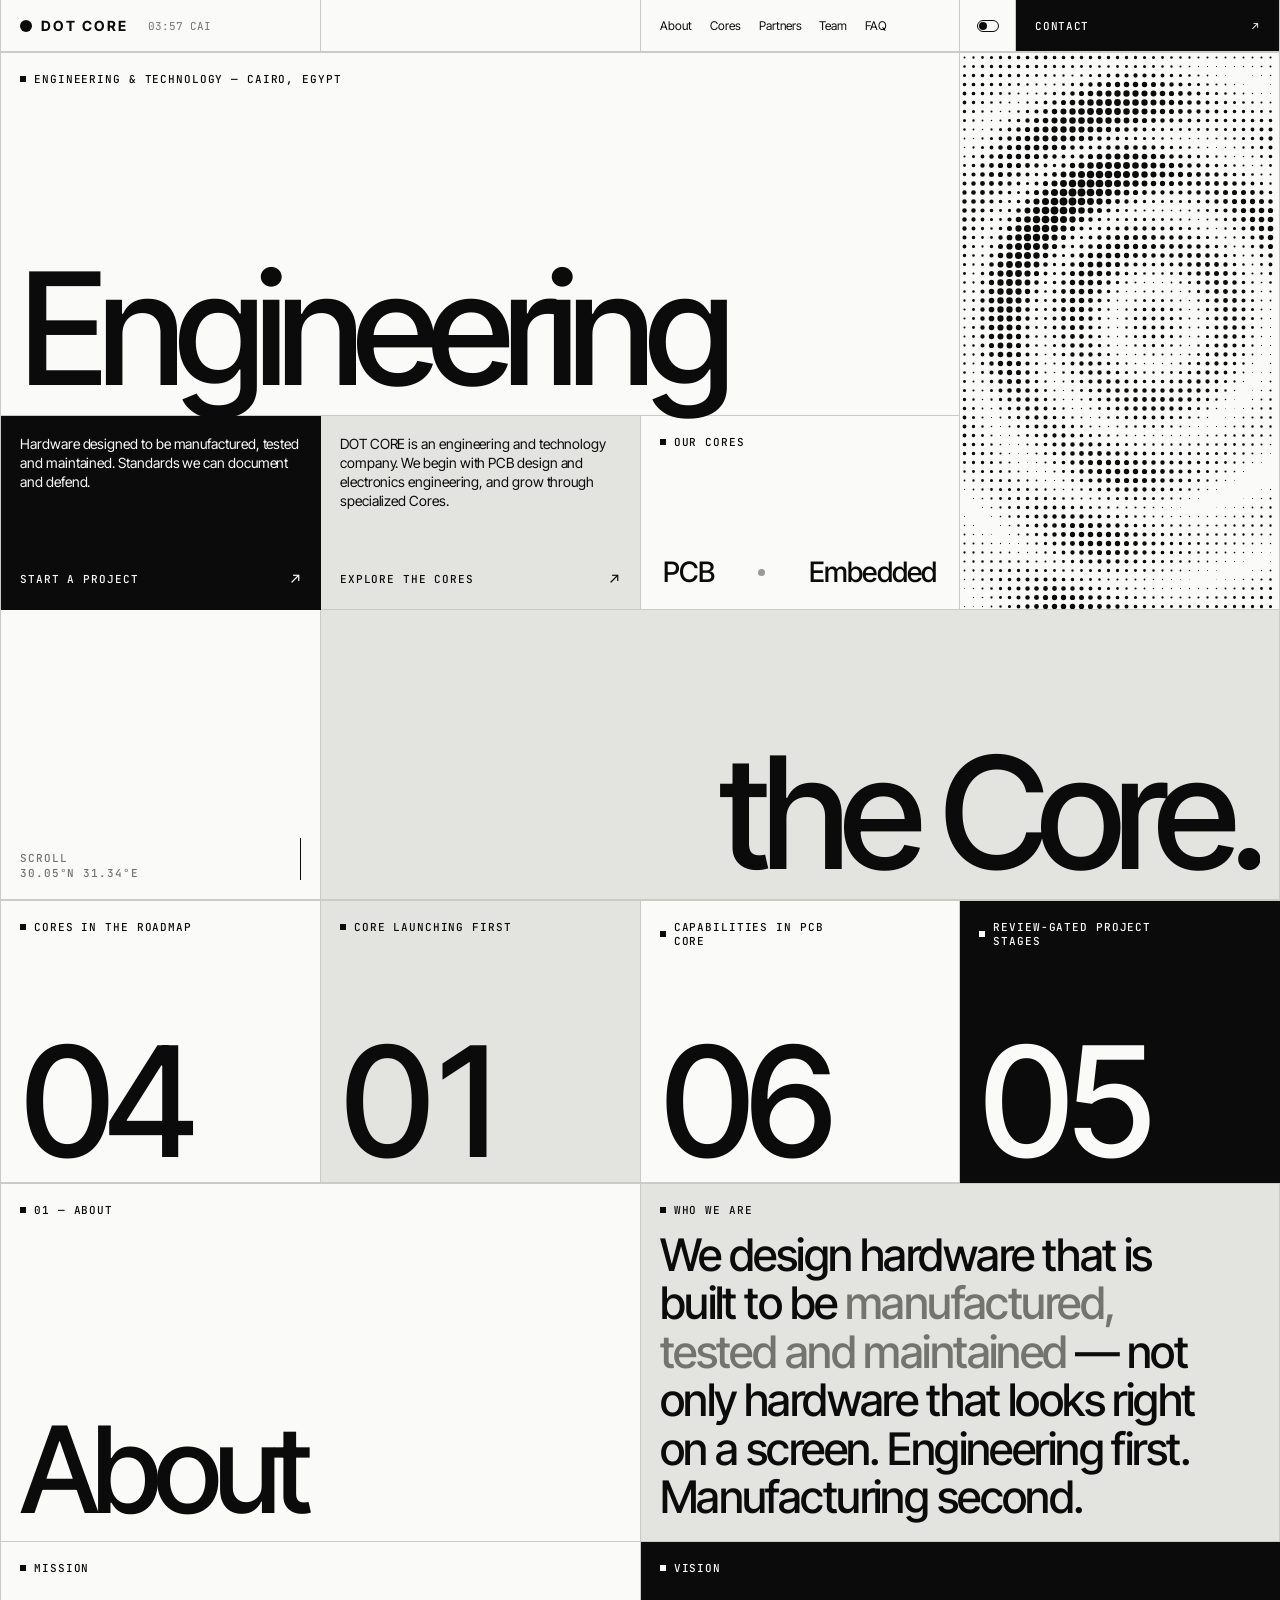
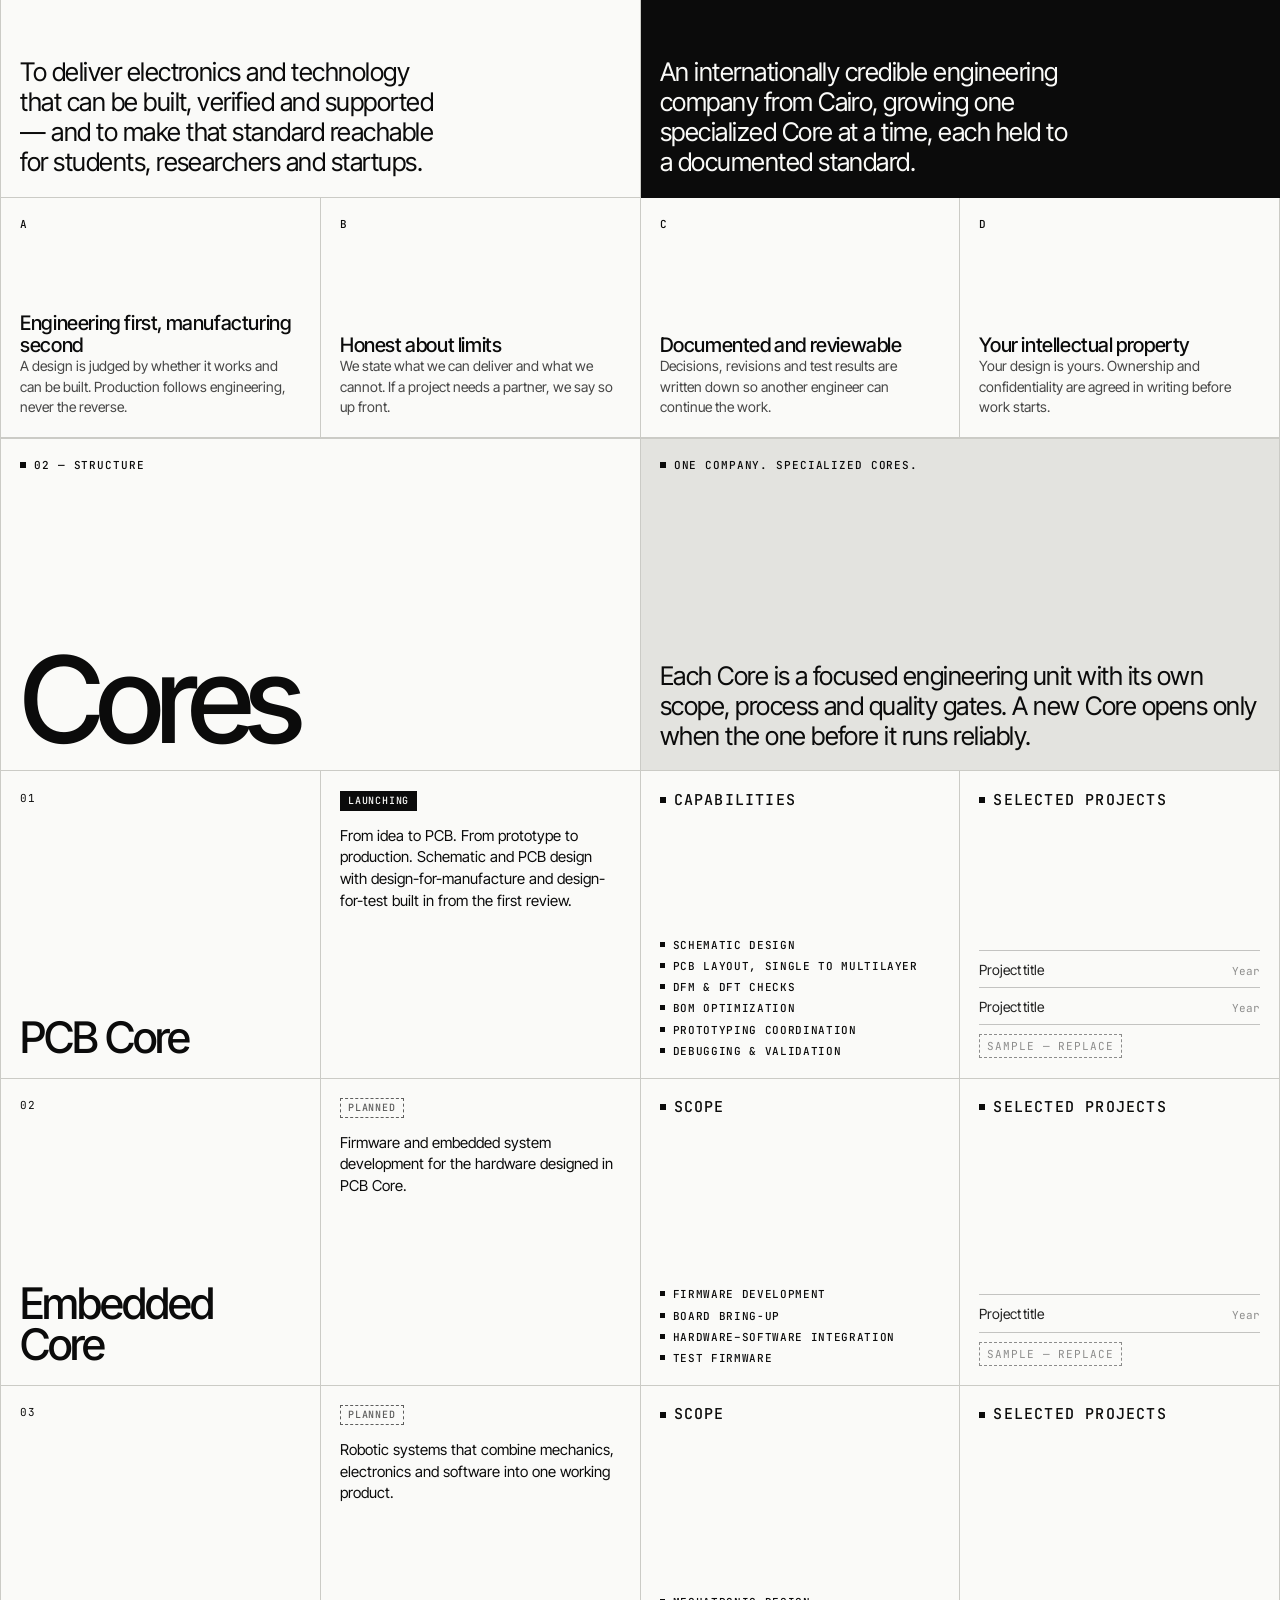
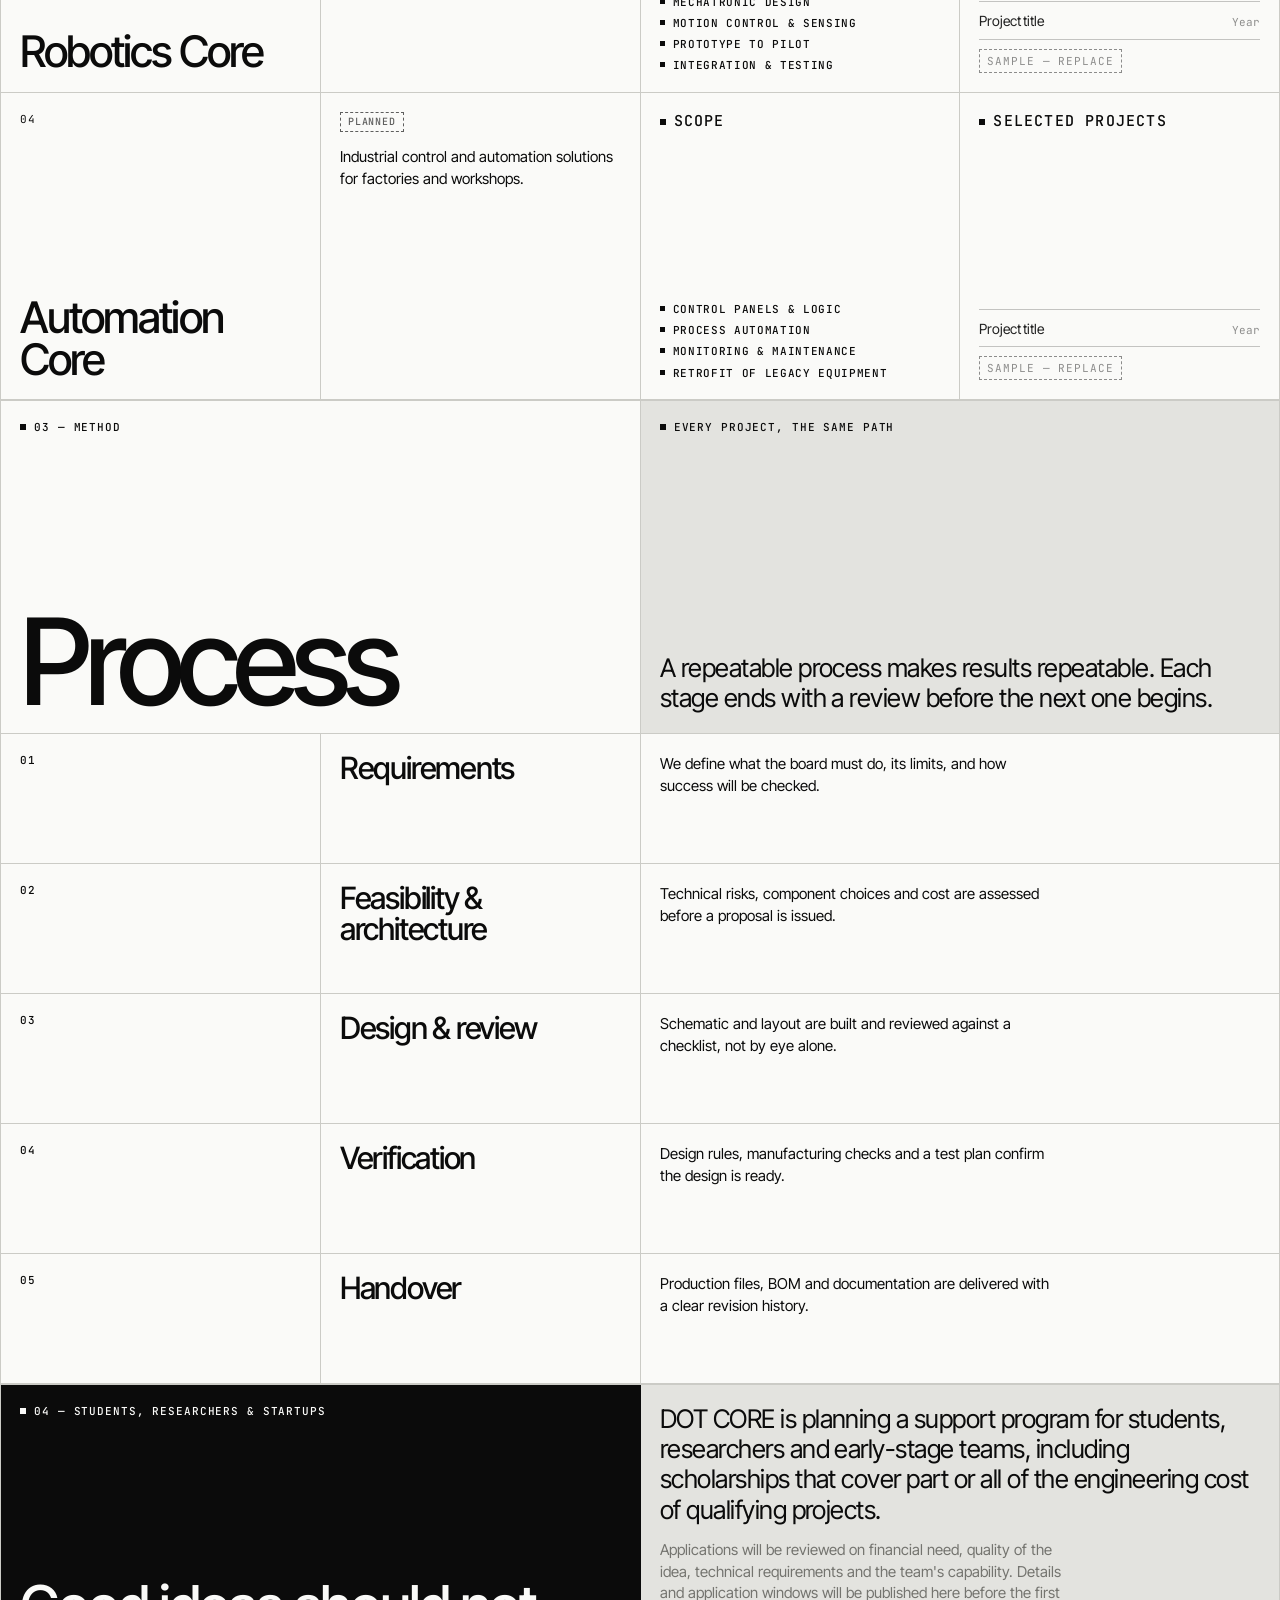
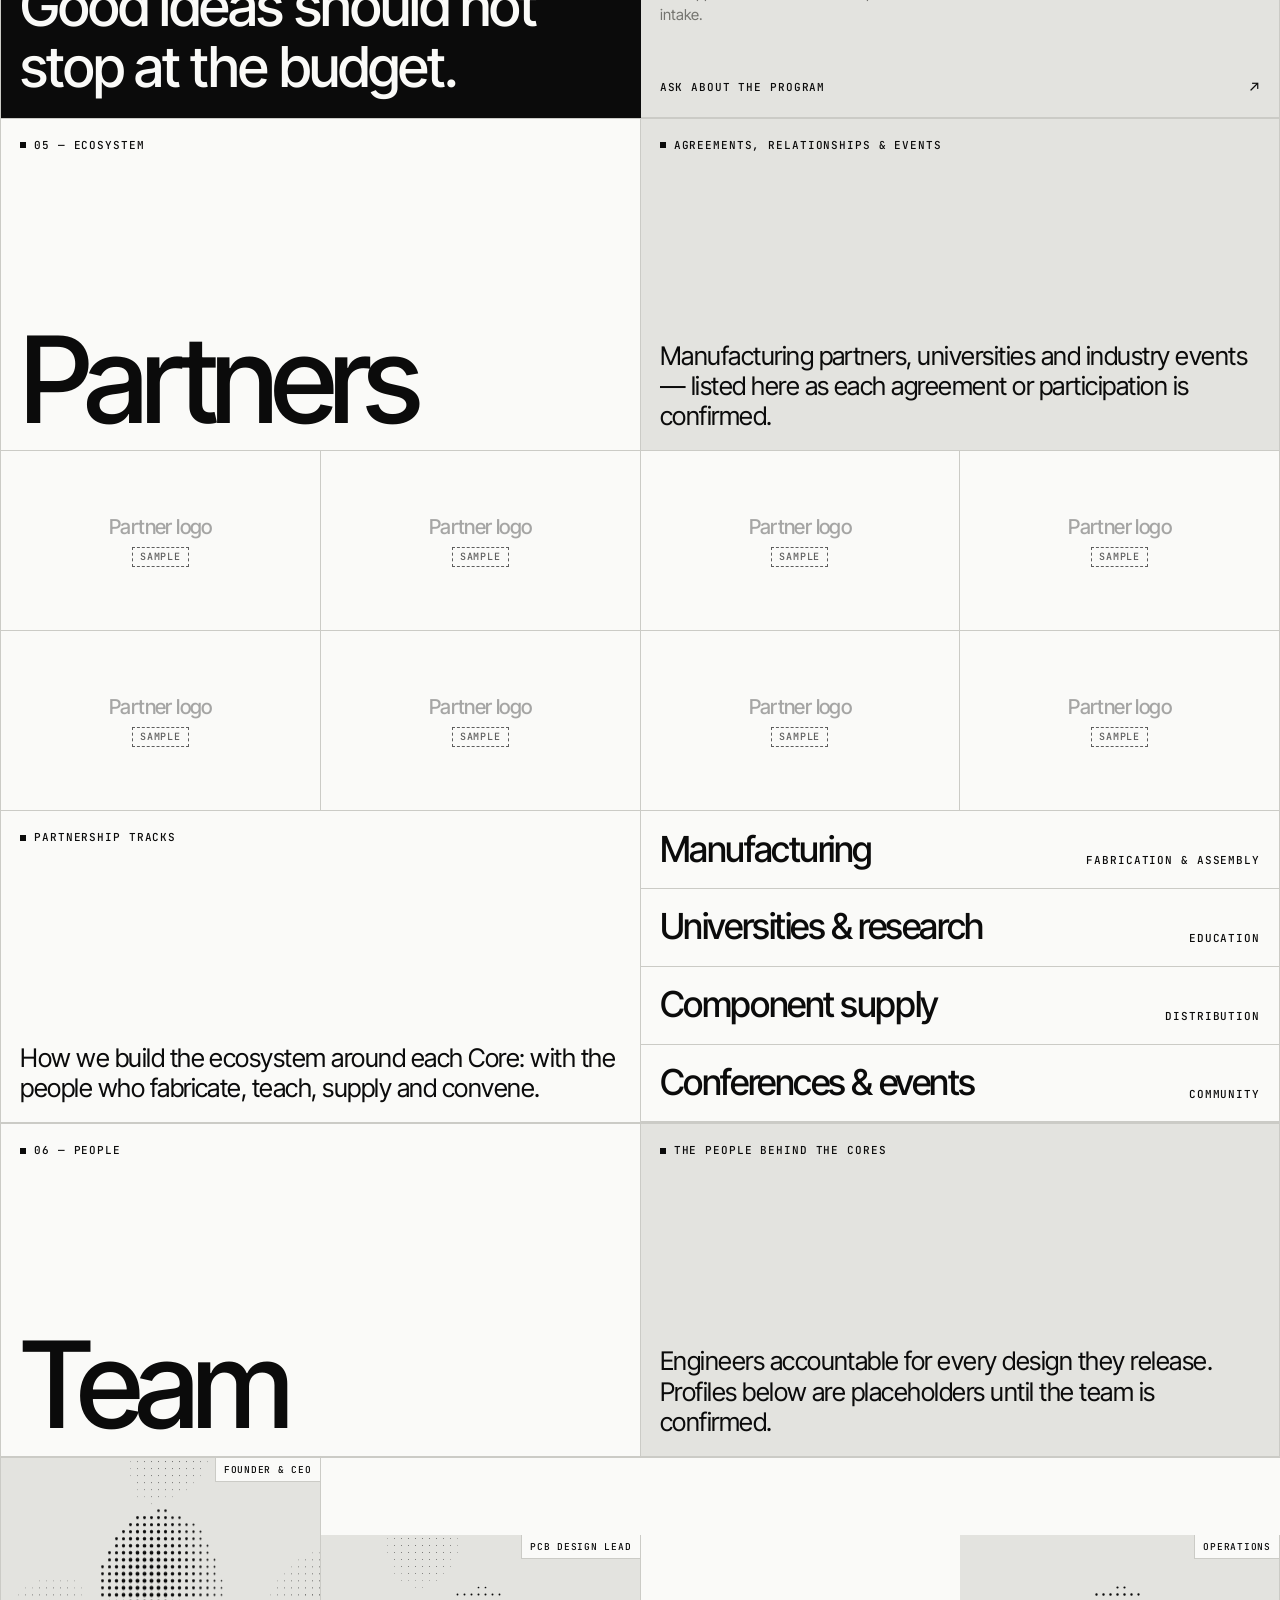
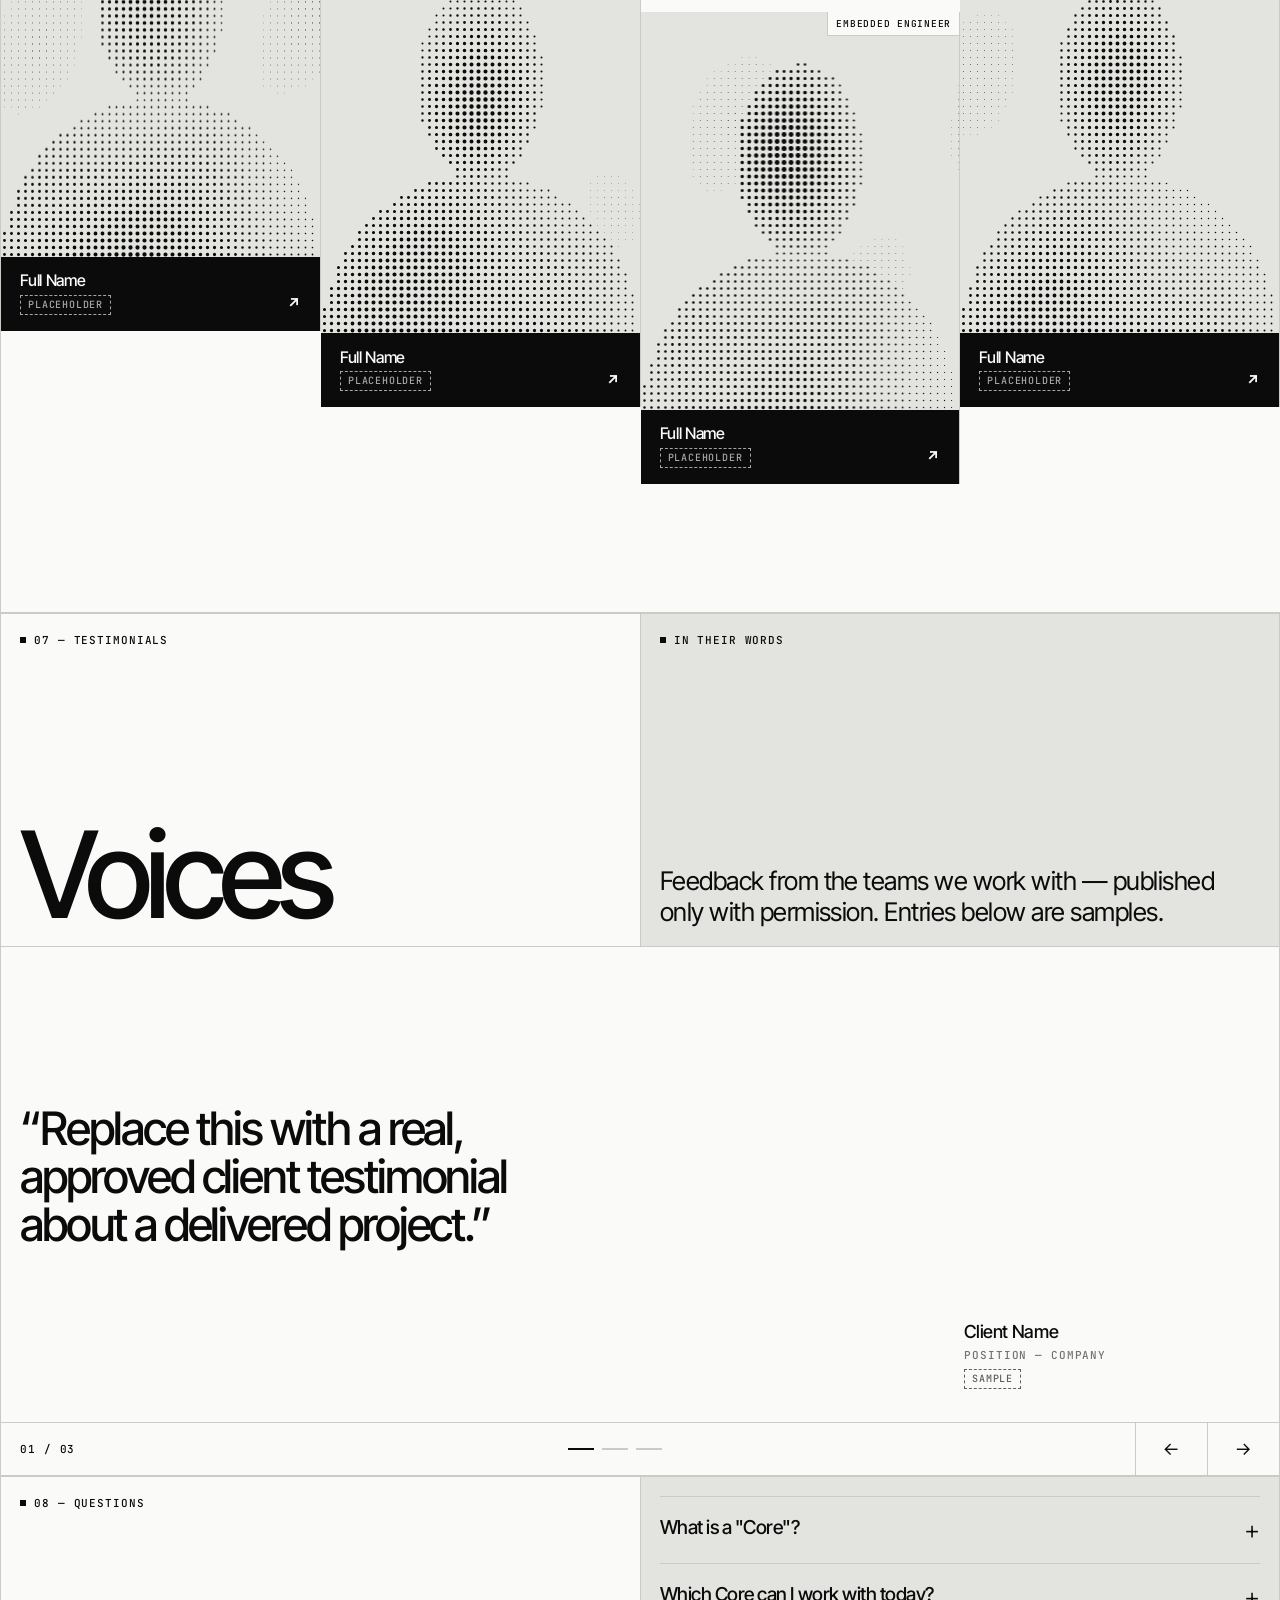
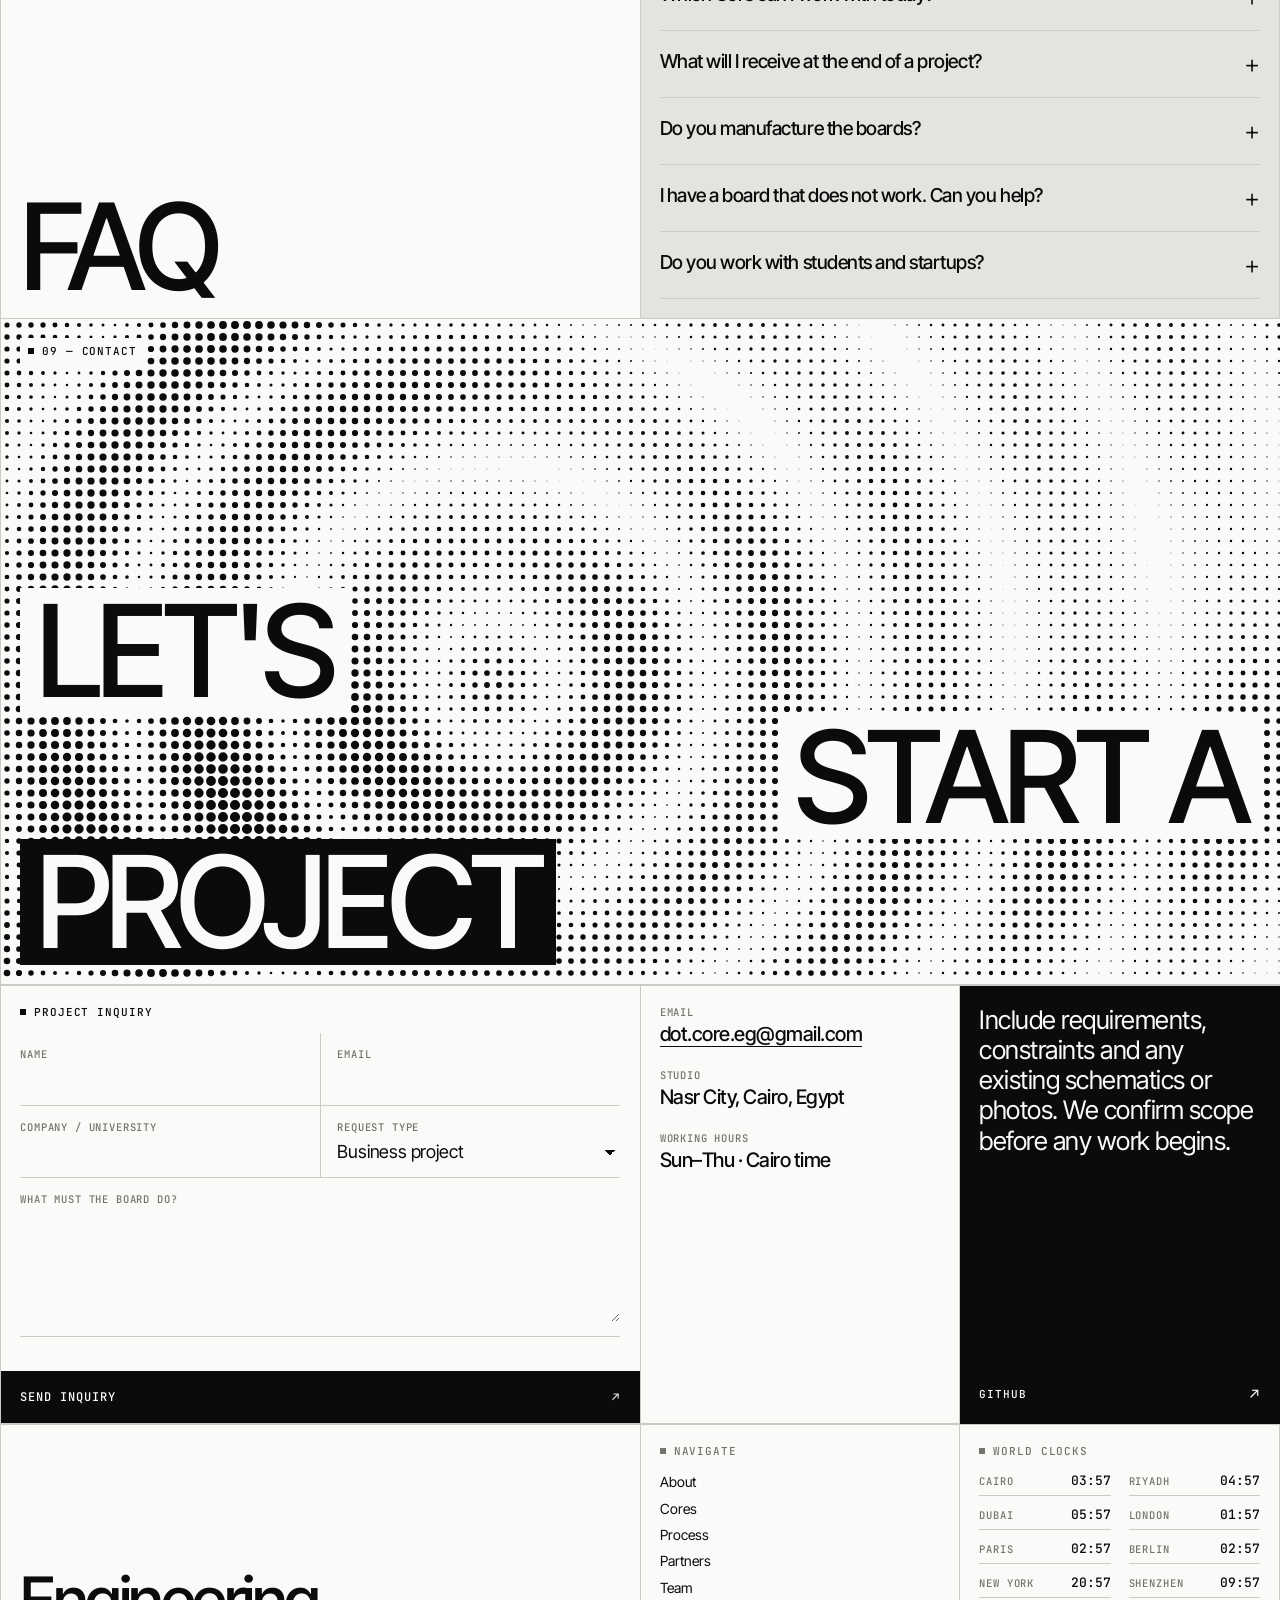
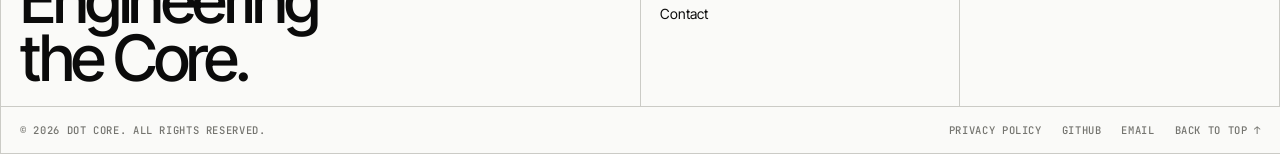
==== index.html @ a21b30bb "Add files via upload" ====
<!doctype html>
<html lang="en">
<head>
<meta charset="utf-8">
<meta name="viewport" content="width=device-width, initial-scale=1">
<title>DOT CORE — Engineering the Core.</title>
<meta name="description" content="DOT CORE is an engineering and technology company based in Cairo, Egypt. PCB design and electronics engineering first, growing through specialized Cores: Embedded, Robotics and Automation.">
<meta name="theme-color" content="#fafaf8">
<link rel="canonical" href="https://dotcoreeg.github.io/">
<meta property="og:type" content="website">
<meta property="og:site_name" content="DOT CORE">
<meta property="og:title" content="DOT CORE — Engineering the Core.">
<meta property="og:description" content="Engineering and technology company from Cairo, Egypt. PCB design and electronics engineering first, more Cores to follow.">
<meta property="og:url" content="https://dotcoreeg.github.io/">
<meta name="twitter:card" content="summary">
<link rel="icon" href="favicon.svg" type="image/svg+xml">
<link rel="preconnect" href="https://fonts.googleapis.com">
<link rel="preconnect" href="https://fonts.gstatic.com" crossorigin>
<link href="https://fonts.googleapis.com/css2?family=Inter+Tight:wght@300;400;500;600;700&family=JetBrains+Mono:wght@400;500&display=swap" rel="stylesheet">
<link rel="stylesheet" href="assets/css/style.css">
<script>try{var t=localStorage.getItem('dc-theme');if(t==='dark')document.documentElement.setAttribute('data-theme','dark')}catch(e){}</script>
<script type="application/ld+json">
{"@context":"https://schema.org","@type":"Organization","name":"DOT CORE","slogan":"Engineering the Core.","url":"https://dotcoreeg.github.io/","email":"dot.core.eg@gmail.com","address":{"@type":"PostalAddress","addressLocality":"Nasr City, Cairo","addressCountry":"EG"},"sameAs":["https://github.com/dotcoreeg"]}
</script>
</head>
<body>
<a class="skip" href="#main">Skip to content</a>

<header class="nav" id="nav">
  <div class="nav__c nav__brand">
    <a class="brand" href="#top" aria-label="DOT CORE home"><span class="brand__dot" aria-hidden="true"></span>DOT CORE</a>
    <span class="nav__time"><time data-tz="Africa/Cairo">--:--</time> CAI</span>
  </div>
  <div class="nav__c nav__gap" aria-hidden="true"></div>
  <nav class="nav__c nav__links" id="navLinks" aria-label="Primary">
    <a href="#about">About</a>
    <a href="#cores">Cores</a>
    <a href="#partners">Partners</a>
    <a href="#team">Team</a>
    <a href="#faq">FAQ</a>
  </nav>
  <div class="nav__c nav__end">
    <button class="theme" id="theme" type="button" aria-label="Switch to dark theme"><i></i></button>
    <a class="nav__contact" href="#contact">Contact <b aria-hidden="true">↗</b></a>
    <button class="burger" id="burger" type="button" aria-label="Open menu" aria-expanded="false" aria-controls="navLinks"><span></span><span></span></button>
  </div>
</header>

<main id="main">

<!-- HERO -->
<section class="hero" id="top">
  <div class="frame">
    <div class="c h-a between">
      <p class="mono label">Engineering &amp; Technology — Cairo, Egypt</p>
      <h1 class="display"><span class="mask"><span>Engineering</span></span></h1>
    </div>
    <div class="c art h-art" aria-hidden="true"><canvas data-ht="field" data-step="9" data-seed="2"></canvas></div>

    <div class="c inv h-c1 between">
      <p class="hero__sub">Hardware designed to be manufactured, tested and maintained. Standards we can document and defend.</p>
      <a class="cta-link" href="#contact">Start a project <b aria-hidden="true">↗</b></a>
    </div>
    <div class="c tint between h-b2">
      <p class="hero__sub">DOT CORE is an engineering and technology company. We begin with PCB design and electronics engineering, and grow through specialized Cores.</p>
      <a class="cta-link" href="#cores">Explore the Cores <b aria-hidden="true">↗</b></a>
    </div>
    <div class="c ticker h-b3" aria-label="Our Cores">
      <p class="mono label">Our Cores</p>
      <div class="ticker__row" aria-hidden="true">
        <span>PCB</span><span>Embedded</span><span>Robotics</span><span>Automation</span>
        <span>PCB</span><span>Embedded</span><span>Robotics</span><span>Automation</span>
        <span>PCB</span><span>Embedded</span><span>Robotics</span><span>Automation</span>
        <span>PCB</span><span>Embedded</span><span>Robotics</span><span>Automation</span>
      </div>
    </div>

    <div class="c h-c1"><div class="scrollcue"><p class="mono mute">Scroll<br>30.05°N 31.34°E</p><i aria-hidden="true"></i></div></div>
    <div class="c tint h-c2"><p class="display"><span class="mask"><span>the Core.</span></span></p></div>
  </div>
</section>

<!-- STATS -->
<section aria-label="DOT CORE at a glance">
  <div class="frame">
    <div class="c stat"><p class="mono label">Cores in the roadmap</p><p class="num" data-count="4" data-pad="2">04</p></div>
    <div class="c stat tint"><p class="mono label">Core launching first</p><p class="num" data-count="1" data-pad="2">01</p></div>
    <div class="c stat"><p class="mono label">Capabilities in PCB Core</p><p class="num" data-count="6" data-pad="2">06</p></div>
    <div class="c stat inv"><p class="mono label">Review-gated project stages</p><p class="num" data-count="5" data-pad="2">05</p></div>
  </div>
</section>

<!-- ABOUT -->
<section id="about">
  <div class="frame">
    <div class="c s2 head-c"><p class="mono label rv">01 — About</p><h2 class="title"><span class="mask"><span>About</span></span></h2></div>
    <div class="c s2 statement tint">
      <p class="mono label rv">Who we are</p>
      <p class="big rv">We design hardware that is built to be <em>manufactured, tested and maintained</em> — not only hardware that looks right on a screen. Engineering first. Manufacturing second.</p>
    </div>
    <div class="c s2 mv"><p class="mono label rv">Mission</p><p class="lead rv">To deliver electronics and technology that can be built, verified and supported — and to make that standard reachable for students, researchers and startups.</p></div>
    <div class="c s2 mv inv"><p class="mono label rv">Vision</p><p class="lead rv">An internationally credible engineering company from Cairo, growing one specialized Core at a time, each held to a documented standard.</p></div>
    <div class="c pr"><span class="mono">A</span><div><h3>Engineering first, manufacturing second</h3><p>A design is judged by whether it works and can be built. Production follows engineering, never the reverse.</p></div></div>
    <div class="c pr"><span class="mono">B</span><div><h3>Honest about limits</h3><p>We state what we can deliver and what we cannot. If a project needs a partner, we say so up front.</p></div></div>
    <div class="c pr"><span class="mono">C</span><div><h3>Documented and reviewable</h3><p>Decisions, revisions and test results are written down so another engineer can continue the work.</p></div></div>
    <div class="c pr"><span class="mono">D</span><div><h3>Your intellectual property</h3><p>Your design is yours. Ownership and confidentiality are agreed in writing before work starts.</p></div></div>
  </div>
</section>

<!-- CORES -->
<section id="cores">
  <div class="frame">
    <div class="c s2 head-c"><p class="mono label rv">02 — Structure</p><h2 class="title"><span class="mask"><span>Cores</span></span></h2></div>
    <div class="c s2 head-c tint"><p class="mono label rv">One company. Specialized Cores.</p><p class="lead rv">Each Core is a focused engineering unit with its own scope, process and quality gates. A new Core opens only when the one before it runs reliably.</p></div>
  </div>

  <article class="frame corerow">
    <div class="c"><span class="n">01</span><h3>PCB Core</h3></div>
    <div class="c"><span class="chip chip--on" style="align-self:flex-start">Launching</span><p>From idea to PCB. From prototype to production. Schematic and PCB design with design-for-manufacture and design-for-test built in from the first review.</p></div>
    <div class="c"><p class="mono label">Capabilities</p><ul><li>Schematic design</li><li>PCB layout, single to multilayer</li><li>DFM &amp; DFT checks</li><li>BOM optimization</li><li>Prototyping coordination</li><li>Debugging &amp; validation</li></ul></div>
    <div class="c" data-placeholder><p class="mono label">Selected projects</p><ul class="proj proj-ph"><li>Project title <span>Year</span></li><li>Project title <span>Year</span></li><li><span class="chip chip--dash">Sample — replace</span></li></ul></div>
  </article>
  <article class="frame corerow">
    <div class="c"><span class="n">02</span><h3>Embedded Core</h3></div>
    <div class="c"><span class="chip chip--dash" style="align-self:flex-start">Planned</span><p>Firmware and embedded system development for the hardware designed in PCB Core.</p></div>
    <div class="c"><p class="mono label">Scope</p><ul><li>Firmware development</li><li>Board bring-up</li><li>Hardware–software integration</li><li>Test firmware</li></ul></div>
    <div class="c" data-placeholder><p class="mono label">Selected projects</p><ul class="proj proj-ph"><li>Project title <span>Year</span></li><li><span class="chip chip--dash">Sample — replace</span></li></ul></div>
  </article>
  <article class="frame corerow">
    <div class="c"><span class="n">03</span><h3>Robotics Core</h3></div>
    <div class="c"><span class="chip chip--dash" style="align-self:flex-start">Planned</span><p>Robotic systems that combine mechanics, electronics and software into one working product.</p></div>
    <div class="c"><p class="mono label">Scope</p><ul><li>Mechatronic design</li><li>Motion control &amp; sensing</li><li>Prototype to pilot</li><li>Integration &amp; testing</li></ul></div>
    <div class="c" data-placeholder><p class="mono label">Selected projects</p><ul class="proj proj-ph"><li>Project title <span>Year</span></li><li><span class="chip chip--dash">Sample — replace</span></li></ul></div>
  </article>
  <article class="frame corerow">
    <div class="c"><span class="n">04</span><h3>Automation Core</h3></div>
    <div class="c"><span class="chip chip--dash" style="align-self:flex-start">Planned</span><p>Industrial control and automation solutions for factories and workshops.</p></div>
    <div class="c"><p class="mono label">Scope</p><ul><li>Control panels &amp; logic</li><li>Process automation</li><li>Monitoring &amp; maintenance</li><li>Retrofit of legacy equipment</li></ul></div>
    <div class="c" data-placeholder><p class="mono label">Selected projects</p><ul class="proj proj-ph"><li>Project title <span>Year</span></li><li><span class="chip chip--dash">Sample — replace</span></li></ul></div>
  </article>
</section>

<!-- PROCESS -->
<section id="process">
  <div class="frame">
    <div class="c s2 head-c"><p class="mono label rv">03 — Method</p><h2 class="title"><span class="mask"><span>Process</span></span></h2></div>
    <div class="c s2 head-c tint"><p class="mono label rv">Every project, the same path</p><p class="lead rv">A repeatable process makes results repeatable. Each stage ends with a review before the next one begins.</p></div>
  </div>
  <div class="frame step"><div class="c"><span class="mono">01</span></div><div class="c"><h3>Requirements</h3></div><div class="c s2"><p>We define what the board must do, its limits, and how success will be checked.</p></div></div>
  <div class="frame step"><div class="c"><span class="mono">02</span></div><div class="c"><h3>Feasibility &amp; architecture</h3></div><div class="c s2"><p>Technical risks, component choices and cost are assessed before a proposal is issued.</p></div></div>
  <div class="frame step"><div class="c"><span class="mono">03</span></div><div class="c"><h3>Design &amp; review</h3></div><div class="c s2"><p>Schematic and layout are built and reviewed against a checklist, not by eye alone.</p></div></div>
  <div class="frame step"><div class="c"><span class="mono">04</span></div><div class="c"><h3>Verification</h3></div><div class="c s2"><p>Design rules, manufacturing checks and a test plan confirm the design is ready.</p></div></div>
  <div class="frame step"><div class="c"><span class="mono">05</span></div><div class="c"><h3>Handover</h3></div><div class="c s2"><p>Production files, BOM and documentation are delivered with a clear revision history.</p></div></div>
</section>

<!-- SUPPORT -->
<section id="support" class="support">
  <div class="frame">
    <div class="c s2 inv head-c"><p class="mono label rv">04 — Students, researchers &amp; startups</p><h2 class="big rv">Good ideas should not stop at the budget.</h2></div>
    <div class="c s2 head-c tint">
      <p class="lead rv">DOT CORE is planning a support program for students, researchers and early-stage teams, including scholarships that cover part or all of the engineering cost of qualifying projects.</p>
      <p class="mute rv">Applications will be reviewed on financial need, quality of the idea, technical requirements and the team's capability. Details and application windows will be published here before the first intake.</p>
      <a class="cta-link" href="mailto:dot.core.eg@gmail.com?subject=Student%20or%20Scholarship%20Inquiry">Ask about the program <b aria-hidden="true">↗</b></a>
    </div>
  </div>
</section>

<!-- PARTNERS -->
<section id="partners">
  <div class="frame">
    <div class="c s2 head-c"><p class="mono label rv">05 — Ecosystem</p><h2 class="title"><span class="mask"><span>Partners</span></span></h2></div>
    <div class="c s2 head-c tint"><p class="mono label rv">Agreements, relationships &amp; events</p><p class="lead rv">Manufacturing partners, universities and industry events — listed here as each agreement or participation is confirmed.</p></div>
  </div>
  <div class="frame logos" data-placeholder>
    <div class="c logo"><b>Partner logo</b><span class="chip chip--dash">Sample</span></div>
    <div class="c logo"><b>Partner logo</b><span class="chip chip--dash">Sample</span></div>
    <div class="c logo"><b>Partner logo</b><span class="chip chip--dash">Sample</span></div>
    <div class="c logo"><b>Partner logo</b><span class="chip chip--dash">Sample</span></div>
    <div class="c logo"><b>Partner logo</b><span class="chip chip--dash">Sample</span></div>
    <div class="c logo"><b>Partner logo</b><span class="chip chip--dash">Sample</span></div>
    <div class="c logo"><b>Partner logo</b><span class="chip chip--dash">Sample</span></div>
    <div class="c logo"><b>Partner logo</b><span class="chip chip--dash">Sample</span></div>
  </div>
  <div class="frame">
    <div class="c s2 between"><p class="mono label">Partnership tracks</p><p class="lead">How we build the ecosystem around each Core: with the people who fabricate, teach, supply and convene.</p></div>
    <div class="c s2 list-c list">
      <div class="li"><h3>Manufacturing</h3><span class="mono">Fabrication &amp; assembly</span></div>
      <div class="li"><h3>Universities &amp; research</h3><span class="mono">Education</span></div>
      <div class="li"><h3>Component supply</h3><span class="mono">Distribution</span></div>
      <div class="li"><h3>Conferences &amp; events</h3><span class="mono">Community</span></div>
    </div>
  </div>
</section>

<!-- TEAM -->
<section id="team">
  <div class="frame">
    <div class="c s2 head-c"><p class="mono label rv">06 — People</p><h2 class="title"><span class="mask"><span>Team</span></span></h2></div>
    <div class="c s2 head-c tint"><p class="mono label rv">The people behind the Cores</p><p class="lead rv">Engineers accountable for every design they release. Profiles below are placeholders until the team is confirmed.</p></div>
  </div>
  <div class="team-wrap">
    <div class="frame team" data-placeholder>
      <article class="c person"><div class="person__ph"><canvas data-ht="person" data-step="7" data-seed="1" aria-hidden="true"></canvas><span class="role">Founder &amp; CEO</span></div><div class="person__bar"><div><h3>Full Name</h3><span class="chip chip--dash" style="margin-top:6px">Placeholder</span></div><b aria-hidden="true">↗</b></div></article>
      <article class="c person"><div class="person__ph"><canvas data-ht="person" data-step="7" data-seed="2" aria-hidden="true"></canvas><span class="role">PCB Design Lead</span></div><div class="person__bar"><div><h3>Full Name</h3><span class="chip chip--dash" style="margin-top:6px">Placeholder</span></div><b aria-hidden="true">↗</b></div></article>
      <article class="c person"><div class="person__ph"><canvas data-ht="person" data-step="7" data-seed="3" aria-hidden="true"></canvas><span class="role">Embedded Engineer</span></div><div class="person__bar"><div><h3>Full Name</h3><span class="chip chip--dash" style="margin-top:6px">Placeholder</span></div><b aria-hidden="true">↗</b></div></article>
      <article class="c person"><div class="person__ph"><canvas data-ht="person" data-step="7" data-seed="4" aria-hidden="true"></canvas><span class="role">Operations</span></div><div class="person__bar"><div><h3>Full Name</h3><span class="chip chip--dash" style="margin-top:6px">Placeholder</span></div><b aria-hidden="true">↗</b></div></article>
    </div>
  </div>
</section>

<!-- VOICES -->
<section id="voices" aria-roledescription="carousel" aria-label="Client testimonials">
  <div class="frame">
    <div class="c s2 head-c"><p class="mono label rv">07 — Testimonials</p><h2 class="title"><span class="mask"><span>Voices</span></span></h2></div>
    <div class="c s2 head-c tint"><p class="mono label rv">In their words</p><p class="lead rv">Feedback from the teams we work with — published only with permission. Entries below are samples.</p></div>
    <div class="c s4 slider" data-placeholder>
      <div class="slides" id="slides">
        <figure class="slide" role="group" aria-roledescription="slide" aria-label="1 of 3">
          <blockquote>“Replace this with a real, approved client testimonial about a delivered project.”</blockquote>
          <figcaption><b>Client Name</b><span class="mono mute">Position — Company</span><span class="chip chip--dash" style="align-self:flex-start">Sample</span></figcaption>
        </figure>
        <figure class="slide" role="group" aria-roledescription="slide" aria-label="2 of 3" aria-hidden="true">
          <blockquote>“A second testimonial goes here. Keep it specific: what was delivered and what changed.”</blockquote>
          <figcaption><b>Client Name</b><span class="mono mute">Position — Company</span><span class="chip chip--dash" style="align-self:flex-start">Sample</span></figcaption>
        </figure>
        <figure class="slide" role="group" aria-roledescription="slide" aria-label="3 of 3" aria-hidden="true">
          <blockquote>“A third testimonial goes here, from a student, researcher or startup team.”</blockquote>
          <figcaption><b>Client Name</b><span class="mono mute">Position — Company</span><span class="chip chip--dash" style="align-self:flex-start">Sample</span></figcaption>
        </figure>
      </div>
      <div class="slider__ctl">
        <span class="mono"><span id="sCur">01</span> / <span id="sTot">03</span></span>
        <div class="dots" id="dots" role="tablist" aria-label="Choose testimonial"></div>
        <div class="slider__btns"><button type="button" id="sPrev" aria-label="Previous testimonial">←</button><button type="button" id="sNext" aria-label="Next testimonial">→</button></div>
      </div>
    </div>
  </div>
</section>

<!-- FAQ -->
<section id="faq">
  <div class="frame">
    <div class="c s2 head-c"><p class="mono label rv">08 — Questions</p><h2 class="title"><span class="mask"><span>FAQ</span></span></h2></div>
    <div class="c s2 head-c tint faqc" style="justify-content:flex-start">
      <div class="faq">
        <details><summary>What is a "Core"?</summary><p>A Core is a specialized engineering unit inside DOT CORE, such as PCB Core. Each has its own scope, process and quality checks. New Cores open when the existing ones are stable.</p></details>
        <details><summary>Which Core can I work with today?</summary><p>PCB Core is the first Core and is in its launch phase. Send an inquiry and we will confirm availability and scope for your project.</p></details>
        <details><summary>What will I receive at the end of a project?</summary><p>Depending on scope: schematics, PCB layout files, manufacturing files, a bill of materials and design documentation. Exact deliverables are listed in the proposal.</p></details>
        <details><summary>Do you manufacture the boards?</summary><p>Our focus is design and engineering. Fabrication and assembly are coordinated per project, and the scope is agreed in the proposal before work begins.</p></details>
        <details><summary>I have a board that does not work. Can you help?</summary><p>Yes. Debugging and repair review is a separate request type. Describe the fault and include any schematics or photos you have.</p></details>
        <details><summary>Do you work with students and startups?</summary><p>Yes. See the support section, or write to us with a short description of your project.</p></details>
      </div>
    </div>
  </div>
</section>

<!-- CONTACT -->
<section id="contact">
  <div class="cta">
    <canvas data-ht="field" data-step="12" data-seed="5" aria-hidden="true"></canvas>
    <p class="mono label" style="position:absolute;top:var(--pad);left:var(--pad);background:var(--bg);padding:6px 8px">09 — Contact</p>
    <h2 class="cta__words" aria-label="Let's start a project">
      <span class="rv" aria-hidden="true">Let's</span>
      <span class="rv row2" aria-hidden="true">start a</span>
      <span class="dk rv" aria-hidden="true">project</span>
    </h2>
  </div>
  <div class="frame">
    <div class="c s2">
      <p class="mono label">Project inquiry</p>
      <form id="form" novalidate>
        <div class="field"><label for="f-name">Name</label><input id="f-name" name="name" autocomplete="name" required></div>
        <div class="field"><label for="f-email">Email</label><input id="f-email" name="email" type="email" autocomplete="email" required></div>
        <div class="field"><label for="f-org">Company / university</label><input id="f-org" name="organization" autocomplete="organization"></div>
        <div class="field"><label for="f-type">Request type</label>
          <select id="f-type" name="type">
            <option>Business project</option><option>Student project</option><option>Scholarship application</option><option>Debugging &amp; repair</option><option>Support &amp; volunteering</option>
          </select></div>
        <div class="field full"><label for="f-msg">What must the board do?</label><textarea id="f-msg" name="message" required></textarea></div>
        <input class="hp" type="text" name="website" tabindex="-1" autocomplete="off" aria-hidden="true">
        <p class="status" id="status" role="status" aria-live="polite"></p>
        <button class="submit" id="submit" type="submit"><span>Send inquiry</span><b aria-hidden="true">↗</b></button>
      </form>
    </div>
    <div class="c info">
      <dl>
        <dt>Email</dt><dd><a href="mailto:dot.core.eg@gmail.com">dot.core.eg@gmail.com</a></dd>
        <dt>Studio</dt><dd>Nasr City, Cairo, Egypt</dd>
        <dt>Working hours</dt><dd>Sun–Thu · Cairo time</dd>
      </dl>
    </div>
    <div class="c inv between">
      <p class="lead">Include requirements, constraints and any existing schematics or photos. We confirm scope before any work begins.</p>
      <a class="cta-link" href="https://github.com/dotcoreeg" rel="noopener">GitHub <b aria-hidden="true">↗</b></a>
    </div>
  </div>
</section>

</main>

<footer class="foot">
  <div class="frame">
    <div class="c s2 end" style="min-height:clamp(220px,22vw,340px)"><p class="tag">Engineering<br>the Core.</p></div>
    <nav class="c" aria-label="Footer"><p class="mono label mute">Navigate</p><ul><li><a href="#about">About</a></li><li><a href="#cores">Cores</a></li><li><a href="#process">Process</a></li><li><a href="#partners">Partners</a></li><li><a href="#team">Team</a></li><li><a href="#contact">Contact</a></li></ul></nav>
    <div class="c"><p class="mono label mute">World clocks</p>
      <div class="clocks" aria-label="World clocks">
        <div class="clk"><span>Cairo</span><time data-tz="Africa/Cairo">--:--</time></div>
        <div class="clk"><span>Riyadh</span><time data-tz="Asia/Riyadh">--:--</time></div>
        <div class="clk"><span>Dubai</span><time data-tz="Asia/Dubai">--:--</time></div>
        <div class="clk"><span>London</span><time data-tz="Europe/London">--:--</time></div>
        <div class="clk"><span>Paris</span><time data-tz="Europe/Paris">--:--</time></div>
        <div class="clk"><span>Berlin</span><time data-tz="Europe/Berlin">--:--</time></div>
        <div class="clk"><span>New York</span><time data-tz="America/New_York">--:--</time></div>
        <div class="clk"><span>Shenzhen</span><time data-tz="Asia/Shanghai">--:--</time></div>
      </div>
    </div>
  </div>
  <div class="foot__base">
    <span>© <span id="yr">2026</span> DOT CORE. All rights reserved.</span>
    <div><a href="privacy.html">Privacy policy</a><a href="https://github.com/dotcoreeg" rel="noopener">GitHub</a><a href="mailto:dot.core.eg@gmail.com">Email</a><a href="#top">Back to top ↑</a></div>
  </div>
</footer>

<script src="assets/js/main.js" defer></script>
</body>
</html>
---- assets/css/style.css ----
/* DOT CORE — editorial modular-grid system */
:root{
  --bg:#fafaf8; --ink:#0b0b0b; --grey:#e3e3df; --mid:#74746f; --line:#cbcbc6;
  --inv-bg:#0b0b0b; --inv-fg:#fafaf8;
  --head:"Inter Tight",system-ui,-apple-system,"Segoe UI",Roboto,sans-serif;
  --mono:"JetBrains Mono",ui-monospace,Menlo,Consolas,monospace;
  --nav:52px; --pad:clamp(14px,1.5vw,24px);
  --ease:cubic-bezier(.2,.8,.2,1);
}
[data-theme=dark]{
  --bg:#0b0b0b; --ink:#f1f1ee; --grey:#1a1a19; --mid:#8d8d88; --line:#2b2b29;
  --inv-bg:#f1f1ee; --inv-fg:#0b0b0b;
}
*,*::before,*::after{box-sizing:border-box;margin:0;padding:0}
html{scroll-behavior:smooth;scroll-padding-top:var(--nav);-webkit-text-size-adjust:100%}
body{background:var(--bg);color:var(--ink);font:400 15px/1.45 var(--head);-webkit-font-smoothing:antialiased;overflow-x:hidden;transition:background .4s,color .4s}
a{color:inherit;text-decoration:none}
ul,ol{list-style:none}
button{font:inherit;color:inherit;background:none;border:0;cursor:pointer}
img,canvas,svg{display:block;max-width:100%}
::selection{background:var(--ink);color:var(--bg)}
:focus-visible{outline:2px solid var(--ink);outline-offset:3px}
.skip{position:absolute;left:-999px;top:8px;background:var(--inv-bg);color:var(--inv-fg);padding:10px 16px;z-index:200}
.skip:focus{left:8px}

/* ---------- type ---------- */
.mono{font:500 11px/1.3 var(--mono);letter-spacing:.08em;text-transform:uppercase}
.mute{color:var(--mid)}
.display{font:500 clamp(56px,12.2vw,240px)/.86 var(--head);letter-spacing:-.065em}
.title{font:500 clamp(56px,9.4vw,180px)/.86 var(--head);letter-spacing:-.06em}
.lead{font:400 clamp(20px,2vw,32px)/1.18 var(--head);letter-spacing:-.02em}
.big{font:500 clamp(26px,3.1vw,52px)/1.08 var(--head);letter-spacing:-.035em}
.mask{display:block;overflow:hidden;padding-bottom:.2em;margin-bottom:-.2em}
.mask>span{display:block}
.js .mask>span{transform:translateY(112%);transition:transform 1.1s var(--ease)}
.js .mask.in>span{transform:none}
.js .rv{opacity:0;transform:translateY(18px);transition:opacity .8s var(--ease),transform .8s var(--ease)}
.js .rv.in{opacity:1;transform:none}

/* ---------- frame / cells ---------- */
.frame{display:grid;grid-template-columns:repeat(4,minmax(0,1fr));border-top:1px solid var(--line);border-left:1px solid var(--line)}
.frame+.frame{border-top:0}
.c{border-right:1px solid var(--line);border-bottom:1px solid var(--line);padding:var(--pad);position:relative;min-width:0;display:flex;flex-direction:column;gap:14px}
.s2{grid-column:span 2}.s3{grid-column:span 3}.s4{grid-column:span 4}
.end{justify-content:flex-end}.between{justify-content:space-between}
.inv{background:var(--inv-bg);color:var(--inv-fg);border-color:var(--inv-bg)}
.tint{background:var(--grey)}
.c p{max-width:46ch}
.label{display:flex;align-items:center;gap:8px}
.label::before{content:"";width:6px;height:6px;background:currentColor;flex:none}
section{position:relative}

/* ---------- chips / buttons ---------- */
.chip{display:inline-block;font:500 10px/1 var(--mono);letter-spacing:.08em;text-transform:uppercase;border:1px solid currentColor;padding:4px 7px;white-space:nowrap}
.chip--on{background:var(--inv-bg);color:var(--inv-fg);border-color:var(--inv-bg)}
.chip--dash{border-style:dashed;opacity:.65}
.cta-link{display:flex;justify-content:space-between;align-items:center;gap:16px;font:500 11px var(--mono);letter-spacing:.08em;text-transform:uppercase;margin-top:auto;padding-top:14px;transition:gap .3s var(--ease)}
.cta-link b{font-weight:500;font-size:15px;transition:transform .3s var(--ease)}
.cta-link:hover b{transform:translate(3px,-3px)}

/* ---------- nav ---------- */
.nav{position:fixed;inset:0 0 auto 0;height:var(--nav);z-index:90;display:grid;grid-template-columns:repeat(4,minmax(0,1fr));background:var(--bg);border-bottom:1px solid var(--line);border-left:1px solid var(--line);transition:background .4s}
.nav__c{display:flex;align-items:center;padding:0 var(--pad);border-right:1px solid var(--line);min-width:0}
.nav__brand{gap:20px}
.brand{display:flex;align-items:center;gap:9px;font:700 14px var(--head);letter-spacing:.16em}
.brand__dot{width:12px;height:12px;border-radius:50%;background:var(--ink);flex:none}
.nav__time{font:400 11px var(--mono);color:var(--mid)}
.nav__links{gap:clamp(12px,1.4vw,22px);font:400 12px var(--head)}
.nav__links a{position:relative;padding:4px 0}
.nav__links a::after{content:"";position:absolute;left:0;right:0;bottom:0;height:1px;background:currentColor;transform:scaleX(0);transform-origin:left;transition:transform .35s var(--ease)}
.nav__links a:hover::after{transform:scaleX(1)}
.nav__end{padding:0;justify-content:space-between}
.theme{display:flex;align-items:center;justify-content:center;width:56px;height:100%;border-right:1px solid var(--line)}
.theme i{width:22px;height:12px;border:1px solid var(--ink);border-radius:99px;position:relative}
.theme i::after{content:"";position:absolute;top:1px;left:1px;width:8px;height:8px;border-radius:50%;background:var(--ink);transition:transform .35s var(--ease)}
[data-theme=dark] .theme i::after{transform:translateX(10px)}
.nav__contact{flex:1;height:100%;display:flex;align-items:center;justify-content:space-between;padding:0 var(--pad);background:var(--inv-bg);color:var(--inv-fg);font:500 11px var(--mono);letter-spacing:.06em;text-transform:uppercase}
.nav__contact b{font-weight:500;transition:transform .3s var(--ease)}
.nav__contact:hover b{transform:translate(3px,-3px)}
.burger{display:none;width:56px;height:100%;position:relative;border-left:1px solid var(--line)}
.burger span{position:absolute;left:18px;right:18px;height:1.5px;background:var(--ink);transition:transform .3s,top .3s}
.burger span:first-child{top:21px}.burger span:last-child{top:29px}
.burger[aria-expanded=true] span:first-child{top:25px;transform:rotate(45deg)}
.burger[aria-expanded=true] span:last-child{top:25px;transform:rotate(-45deg)}

/* ---------- halftone art ---------- */
.art{padding:0;overflow:hidden;color:var(--ink);background:var(--bg)}
.art canvas{position:absolute;inset:0;width:100%;height:100%}

/* ---------- hero ---------- */
.hero{margin-top:var(--nav)}
.hero .frame{min-height:calc(100svh - var(--nav));grid-template-rows:minmax(0,1.5fr) minmax(190px,.8fr) minmax(0,1.2fr)}
.h-a{grid-column:span 3}
.h-art{grid-column:4;grid-row:1/3}
.h-c1{grid-column:1}
.h-b2{grid-column:2}
.h-b3{grid-column:3}
.h-c2{grid-column:span 3}
.hero .display{margin-top:auto}
.hero__sub{font:400 clamp(14px,1.05vw,17px)/1.35 var(--head);letter-spacing:-.005em}
.ticker{overflow:hidden;padding:0;justify-content:flex-start}
.ticker .label{padding:var(--pad) var(--pad) 0}
.ticker__row{display:flex;white-space:nowrap;margin:auto 0 var(--pad);width:max-content;animation:mq 26s linear infinite}
.ticker__row span{font:500 clamp(22px,2.2vw,34px) var(--head);letter-spacing:-.03em;padding:0 22px;display:inline-flex;align-items:center;gap:44px}
.ticker__row span::after{content:"";width:7px;height:7px;border-radius:50%;background:currentColor;opacity:.4}
@keyframes mq{to{transform:translateX(-50%)}}
.scrollcue{display:flex;justify-content:space-between;align-items:flex-end;height:100%}
.scrollcue i{display:block;width:1px;height:42px;background:currentColor;transform-origin:top;animation:cue 2s var(--ease) infinite}
@keyframes cue{0%{transform:scaleY(0)}60%{transform:scaleY(1)}100%{transform:scaleY(1);opacity:0}}
.hero .h-c2 .display{text-align:right;align-self:flex-end;margin-top:auto}

/* ---------- stats ---------- */
.stat{min-height:clamp(210px,22vw,360px);justify-content:space-between}
.stat .num{font:500 clamp(80px,12vw,220px)/.8 var(--head);letter-spacing:-.07em;font-variant-numeric:tabular-nums}
.stat .mono{max-width:26ch}

/* ---------- section titles ---------- */
.head-c{min-height:clamp(240px,26vw,440px);justify-content:space-between}
.head-c .title{margin-top:auto}

/* ---------- about ---------- */
.statement{min-height:clamp(240px,26vw,440px);justify-content:space-between}
.statement .big{max-width:20ch;font-size:clamp(28px,3.5vw,60px)}
.statement .big em{font-style:normal;color:var(--mid)}
.mv{min-height:clamp(220px,20vw,320px);justify-content:space-between}
.mv .lead{max-width:28ch}
.pr{min-height:240px;justify-content:space-between;transition:background .35s,color .35s}
.pr:hover{background:var(--inv-bg);color:var(--inv-fg)}
.pr h3{font:500 20px/1.1 var(--head);letter-spacing:-.02em}
.pr p{font-size:14px;opacity:.75}

/* ---------- cores ---------- */
.corerow .c{min-height:clamp(260px,24vw,340px);transition:background .4s,color .4s,border-color .4s}
.corerow:hover .c{background:var(--inv-bg);color:var(--inv-fg);border-color:var(--inv-bg)}
.corerow:hover .chip--on{background:var(--inv-fg);color:var(--inv-bg);border-color:var(--inv-fg)}
.corerow h3{font:500 clamp(30px,3.4vw,56px)/.95 var(--head);letter-spacing:-.045em;margin-top:auto}
.corerow .n{font:400 11px var(--mono);letter-spacing:.08em}
.corerow ul{display:flex;flex-direction:column;gap:7px;font:500 11px/1.3 var(--mono);letter-spacing:.06em;text-transform:uppercase;margin-top:auto}
.corerow ul li{display:flex;gap:8px}
.corerow ul li::before{content:"";width:5px;height:5px;background:currentColor;margin-top:4px;flex:none}
.corerow p{font-size:15px}
.corerow .proj{font:inherit;text-transform:none;letter-spacing:normal}
.corerow .proj li::before{display:none}
.proj{display:flex;flex-direction:column;gap:10px;margin-top:auto}
.proj li{display:flex;justify-content:space-between;gap:10px;align-items:baseline;border-top:1px solid currentColor;border-color:color-mix(in srgb,currentColor 25%,transparent);padding-top:9px;font-size:14px;letter-spacing:-.01em}
.proj li span{opacity:.5;font:400 11px var(--mono)}
.proj-ph{opacity:.9}

/* ---------- process ---------- */
.step .c{min-height:130px;transition:background .35s,color .35s}
.step:hover .c{background:var(--grey)}
.step h3{font:500 clamp(22px,2.4vw,40px)/1 var(--head);letter-spacing:-.04em}
.step p{font-size:15px;max-width:44ch}

/* ---------- support ---------- */
.support .big{max-width:16ch;font-size:clamp(32px,4.4vw,76px)}

/* ---------- partners ---------- */
.logos{grid-template-columns:repeat(4,minmax(0,1fr))}
.logo{aspect-ratio:16/9;align-items:center;justify-content:center;gap:8px;text-align:center;transition:background .35s,color .35s}
.logo b{font:500 clamp(16px,1.6vw,24px) var(--head);letter-spacing:-.03em;opacity:.35;transition:opacity .35s,transform .35s var(--ease)}
.logo:hover{background:var(--inv-bg);color:var(--inv-fg)}
.logo:hover b{opacity:1;transform:scale(1.04)}
.list a,.list div.li{display:grid;grid-template-columns:1fr auto;align-items:end;gap:14px;border-bottom:1px solid var(--line);padding:clamp(14px,1.6vw,22px) var(--pad);margin:0 calc(var(--pad)*-1);transition:background .3s,color .3s,padding-left .35s var(--ease)}
.list>:last-child{border-bottom:0}
.list .li:hover{background:var(--inv-bg);color:var(--inv-fg);padding-left:calc(var(--pad) + 10px)}
.list h3{font:500 clamp(24px,2.8vw,44px)/1 var(--head);letter-spacing:-.04em}
.list-c{padding-top:0;padding-bottom:0;gap:0;justify-content:flex-start}

/* ---------- team ---------- */
.team{align-items:start}
.person{padding:0;gap:0;border-bottom:0}
.person:nth-child(1){margin-top:0}
.person:nth-child(2){margin-top:clamp(40px,6vw,110px)}
.person:nth-child(3){margin-top:clamp(80px,12vw,220px)}
.person:nth-child(4){margin-top:clamp(40px,6vw,110px)}
.person__ph{aspect-ratio:4/5;position:relative;overflow:hidden;color:var(--ink);background:var(--grey)}
.person__ph canvas{position:absolute;inset:0;width:100%;height:100%;transition:transform 1.2s var(--ease)}
.person:hover canvas{transform:scale(1.06)}
.person .role{position:absolute;top:0;right:0;background:var(--bg);color:var(--ink);padding:5px 8px;font:500 9.5px var(--mono);letter-spacing:.08em;text-transform:uppercase;z-index:2;border-left:1px solid var(--line);border-bottom:1px solid var(--line)}
.person__bar{display:flex;justify-content:space-between;align-items:flex-end;padding:14px var(--pad) 16px;background:var(--inv-bg);color:var(--inv-fg);min-height:74px;transition:background .3s}
.person__bar h3{font:500 16px/1.05 var(--head);letter-spacing:-.02em}
.team-wrap{padding-bottom:clamp(60px,10vw,200px);border-bottom:1px solid var(--line);border-left:1px solid var(--line)}
.team-wrap .frame{border-left:0}

/* ---------- voices ---------- */
.slider{overflow:hidden;padding:0}
.slides{display:flex;transition:transform .9s var(--ease)}
.slide{flex:0 0 100%;padding:var(--pad);min-height:clamp(340px,36vw,560px);display:grid;grid-template-columns:repeat(4,minmax(0,1fr));gap:var(--pad)}
.slide blockquote{grid-column:1/-2;font:500 clamp(26px,3.6vw,62px)/1.04 var(--head);letter-spacing:-.045em;align-self:center;max-width:20ch}
.slide figcaption{grid-column:-2;align-self:end;display:flex;flex-direction:column;gap:6px}
.slide figcaption b{font:500 18px var(--head);letter-spacing:-.02em}
.slider__ctl{display:flex;justify-content:space-between;align-items:center;border-top:1px solid var(--line)}
.slider__ctl>*{padding:16px var(--pad)}
.slider__btns{display:flex;padding:0!important}
.slider__btns button{width:72px;height:52px;border-left:1px solid var(--line);font-size:18px;transition:background .3s,color .3s}
.slider__btns button:hover{background:var(--inv-bg);color:var(--inv-fg)}
.dots{display:flex;gap:8px;align-items:center}
.dots button{width:26px;height:2px;background:var(--line);padding:0;position:relative}
.dots button[aria-current=true]{background:var(--ink)}
.dots button::after{content:"";position:absolute;inset:-12px 0}

/* ---------- faq ---------- */
details{border-bottom:1px solid var(--line)}
details:first-child{border-top:1px solid var(--line)}
summary{list-style:none;cursor:pointer;display:flex;justify-content:space-between;gap:20px;padding:20px 0;font:500 clamp(18px,1.5vw,24px)/1.1 var(--head);letter-spacing:-.025em}
summary::-webkit-details-marker{display:none}
summary::after{content:"+";font:300 26px/1 var(--head);transition:transform .3s}
details[open] summary::after{transform:rotate(45deg)}
details p{padding:0 40px 22px 0;color:var(--mid);max-width:58ch}

/* ---------- contact ---------- */
.cta{position:relative;border-left:1px solid var(--line);border-bottom:1px solid var(--line);overflow:hidden;min-height:clamp(480px,52vw,780px);display:flex;flex-direction:column;justify-content:flex-end;padding:var(--pad);color:var(--ink)}
.cta canvas{position:absolute;inset:0;width:100%;height:100%}
.cta__words{position:relative;display:flex;flex-direction:column;align-items:flex-start;gap:0}
.cta__words span{display:inline-block;font:500 clamp(48px,10vw,190px)/.98 var(--head);letter-spacing:-.05em;text-transform:uppercase;padding:0 .12em;background:var(--bg);color:var(--ink)}
.cta__words span.dk{background:var(--inv-bg);color:var(--inv-fg)}
.cta__words .row2{align-self:flex-end}
form{display:grid;grid-template-columns:1fr 1fr;gap:0}
.field{display:flex;flex-direction:column;gap:6px;border-bottom:1px solid var(--line);padding:14px 0}
.field.full{grid-column:1/-1}
.field:nth-child(odd):not(.full){padding-right:16px}
.field:nth-child(even):not(.full){padding-left:16px;border-left:1px solid var(--line)}
.field label{font:500 10.5px var(--mono);letter-spacing:.08em;text-transform:uppercase;color:var(--mid)}
.field input,.field select,.field textarea{font:400 18px/1.3 var(--head);letter-spacing:-.01em;color:var(--ink);background:transparent;border:0;outline:0;width:100%;border-radius:0;appearance:none}
.field textarea{resize:vertical;min-height:110px}
.field:focus-within{background:color-mix(in srgb,var(--ink) 4%,transparent)}
.field select{background-image:linear-gradient(45deg,transparent 50%,currentColor 50%),linear-gradient(135deg,currentColor 50%,transparent 50%);background-position:calc(100% - 10px) 55%,calc(100% - 5px) 55%;background-size:5px 5px;background-repeat:no-repeat}
.field select option{color:#000}
.hp{position:absolute;left:-9999px;opacity:0}
.submit{grid-column:1/-1;display:flex;justify-content:space-between;align-items:center;gap:16px;background:var(--inv-bg);color:var(--inv-fg);padding:18px var(--pad);margin:16px calc(var(--pad)*-1) calc(var(--pad)*-1);font:500 12px var(--mono);letter-spacing:.08em;text-transform:uppercase;transition:opacity .3s}
.submit:disabled{opacity:.5;cursor:wait}
.status{grid-column:1/-1;padding-top:12px;font:500 12px var(--mono);letter-spacing:.04em;min-height:1.5em}
.status.err{color:#d23a2a}
.info dt{font:500 10.5px var(--mono);letter-spacing:.08em;text-transform:uppercase;color:var(--mid);margin-bottom:4px}
.info dd{font:500 20px/1.15 var(--head);letter-spacing:-.025em;margin-bottom:22px}
.info dd a{border-bottom:1px solid currentColor}

/* ---------- footer ---------- */
.foot .tag{font:500 clamp(34px,5vw,86px)/.9 var(--head);letter-spacing:-.055em;margin-top:auto}
.foot nav ul{display:flex;flex-direction:column;gap:6px;font-size:14px}
.foot nav a:hover{text-decoration:underline;text-underline-offset:3px}
.clocks{display:grid;grid-template-columns:1fr 1fr;gap:10px 18px}
.clk{display:flex;justify-content:space-between;align-items:baseline;border-bottom:1px solid var(--line);padding-bottom:6px}
.clk time{font:500 13px var(--mono)}
.clk span{font:500 10.5px var(--mono);letter-spacing:.08em;text-transform:uppercase;color:var(--mid)}
.foot__base{display:flex;flex-wrap:wrap;justify-content:space-between;gap:12px 24px;padding:16px var(--pad);border-left:1px solid var(--line);border-bottom:1px solid var(--line);font:500 10.5px var(--mono);letter-spacing:.06em;text-transform:uppercase;color:var(--mid)}
.foot__base a:hover{color:var(--ink)}
.foot__base div{display:flex;gap:20px;flex-wrap:wrap}

/* ---------- privacy page ---------- */
.doc{margin-top:var(--nav)}
.doc h1{font:500 clamp(48px,8vw,140px)/.9 var(--head);letter-spacing:-.06em}
.doc h2{font:500 22px/1.1 var(--head);letter-spacing:-.02em;margin-top:18px}
.doc p,.doc li{color:var(--mid);max-width:62ch}
.doc li{list-style:square;margin-left:18px}

/* ---------- responsive ---------- */
@media(max-width:1100px){
  .nav{display:flex;justify-content:space-between}
  .nav__gap{display:none}
  .nav__brand{flex:1;border-right:0}
  .nav__end{flex:none}
  .nav__contact{display:none}
  .burger{display:block}
  .nav__links{position:fixed;inset:var(--nav) 0 0 0;background:var(--bg);flex-direction:column;align-items:flex-start;justify-content:flex-start;gap:0;padding:12px var(--pad);transform:translateY(-110%);visibility:hidden;transition:transform .5s var(--ease),visibility 0s .5s;border-right:0;font:500 clamp(34px,9vw,64px)/1 var(--head);letter-spacing:-.05em;overflow:auto}
  .nav__links.open{transform:none;visibility:visible;transition:transform .5s var(--ease)}
  .nav__links a{width:100%;padding:16px 0;border-bottom:1px solid var(--line)}
  .nav__links a::after{display:none}
}
@media(max-width:1000px){
  .frame{grid-template-columns:repeat(2,minmax(0,1fr))}
  .s3,.s4{grid-column:span 2}
  .hero .frame{grid-template-rows:none}
  .h-a,.h-art,.h-c1,.h-c2{grid-column:span 2;grid-row:auto}
  .h-a{min-height:56svh}
  .h-art{min-height:60vw}
  .h-c1,.h-b2{grid-column:span 1}
  .h-c2{min-height:40vw}
  .h-b3{grid-column:span 2}
  .logos{grid-template-columns:repeat(2,minmax(0,1fr))}
  .slide{grid-template-columns:1fr 1fr}
  .slide blockquote{grid-column:1/-1}
  .slide figcaption{grid-column:1/-1}
  .person:nth-child(n){margin-top:0}
  .person:nth-child(even){margin-top:60px}
  .team-wrap{padding-bottom:60px}
  .corerow .c:nth-child(n+3){min-height:200px}
}
@media(max-width:640px){
  body{font-size:15px}
  .frame{grid-template-columns:minmax(0,1fr)}
  .s2,.s3,.s4,.h-a,.h-art,.h-c1,.h-b2,.h-b3,.h-c2{grid-column:1}
  .stat{min-height:190px}
  form{grid-template-columns:1fr}
  .field:nth-child(n):not(.full){padding-left:0;padding-right:0;border-left:0}
  .team.frame{grid-template-columns:1fr 1fr}
  .team .person{grid-column:auto}
  .person:nth-child(even){margin-top:40px}
  .person .role{font-size:8.5px}
  .person__bar{padding:10px 10px 12px;min-height:62px}
  .person__bar h3{font-size:13px}
  .clocks{grid-template-columns:1fr 1fr}
  .corerow .c{min-height:200px}
  .step .c.s2{grid-column:1}
  .nav__time{display:none}
}
@media(prefers-reduced-motion:reduce){
  html{scroll-behavior:auto}
  .js .mask>span,.js .rv{transform:none;opacity:1;transition:none}
  .ticker__row,.scrollcue i{animation:none}
}
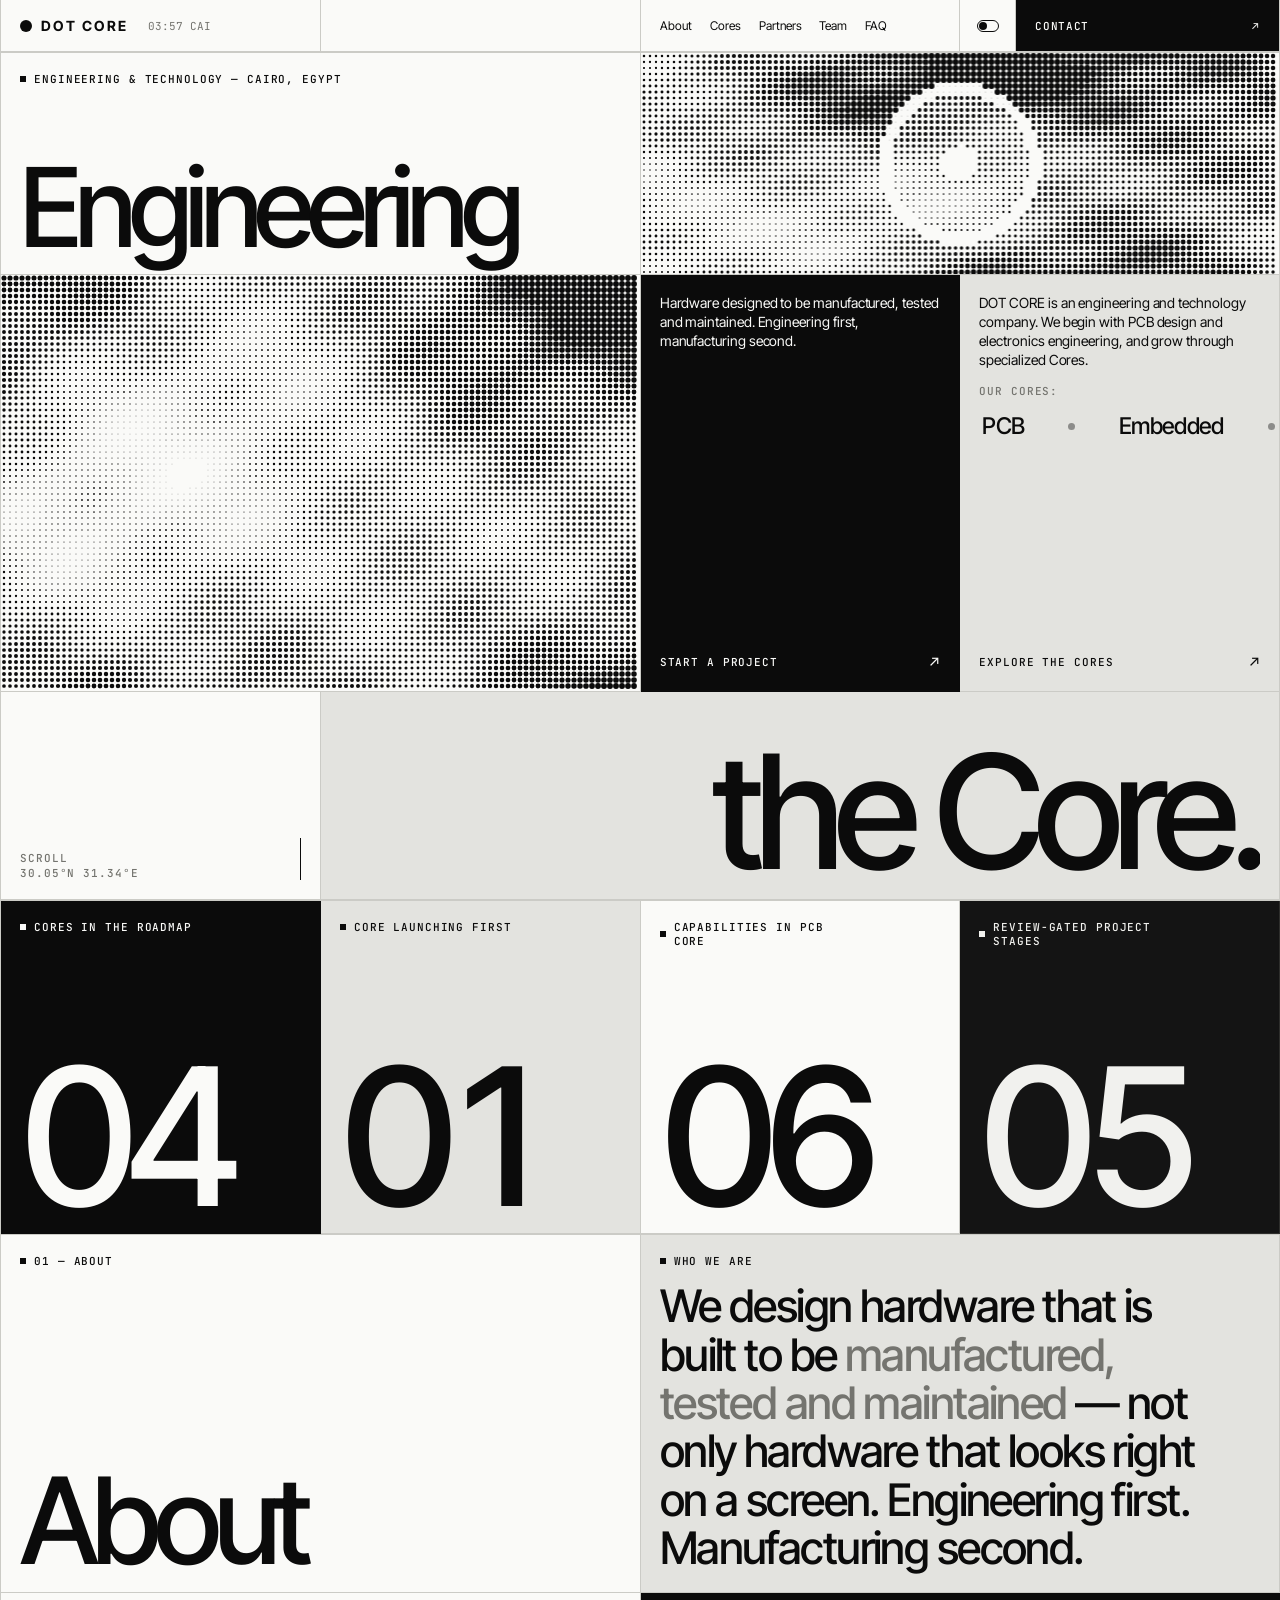
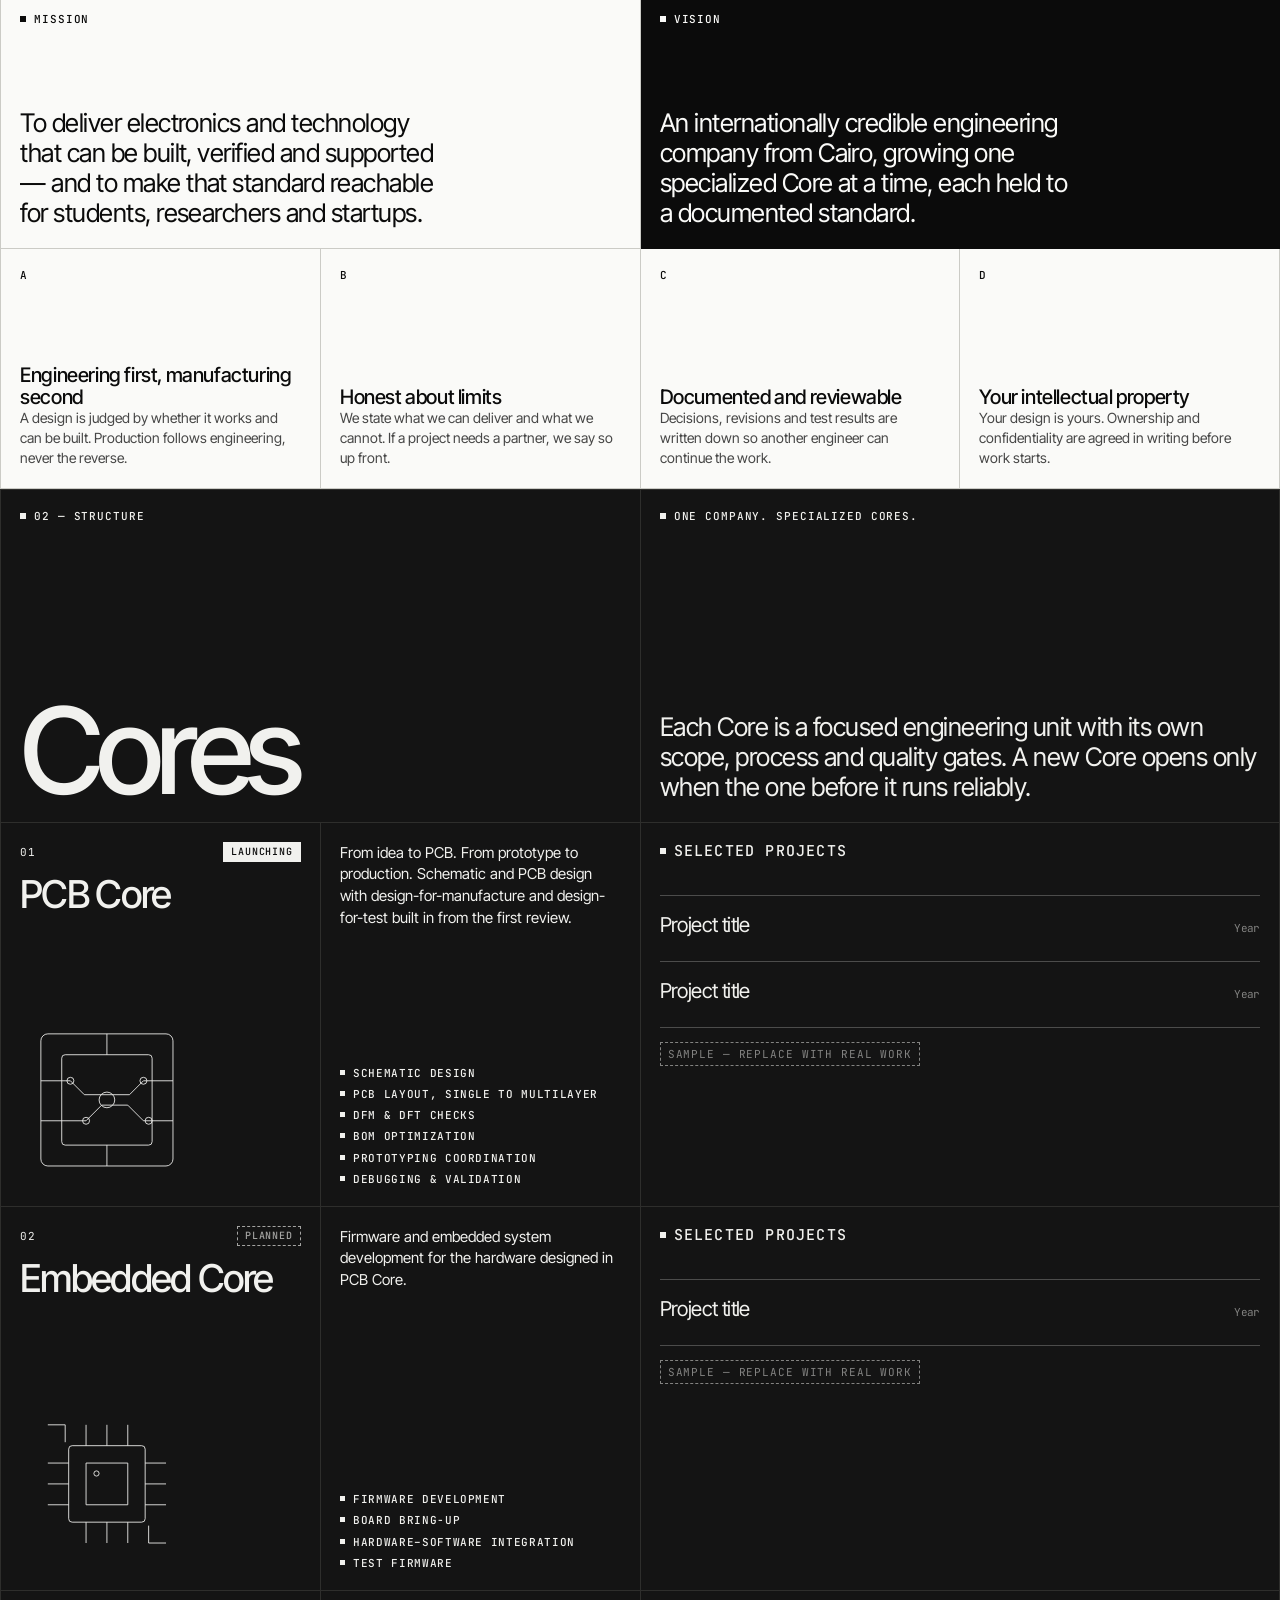
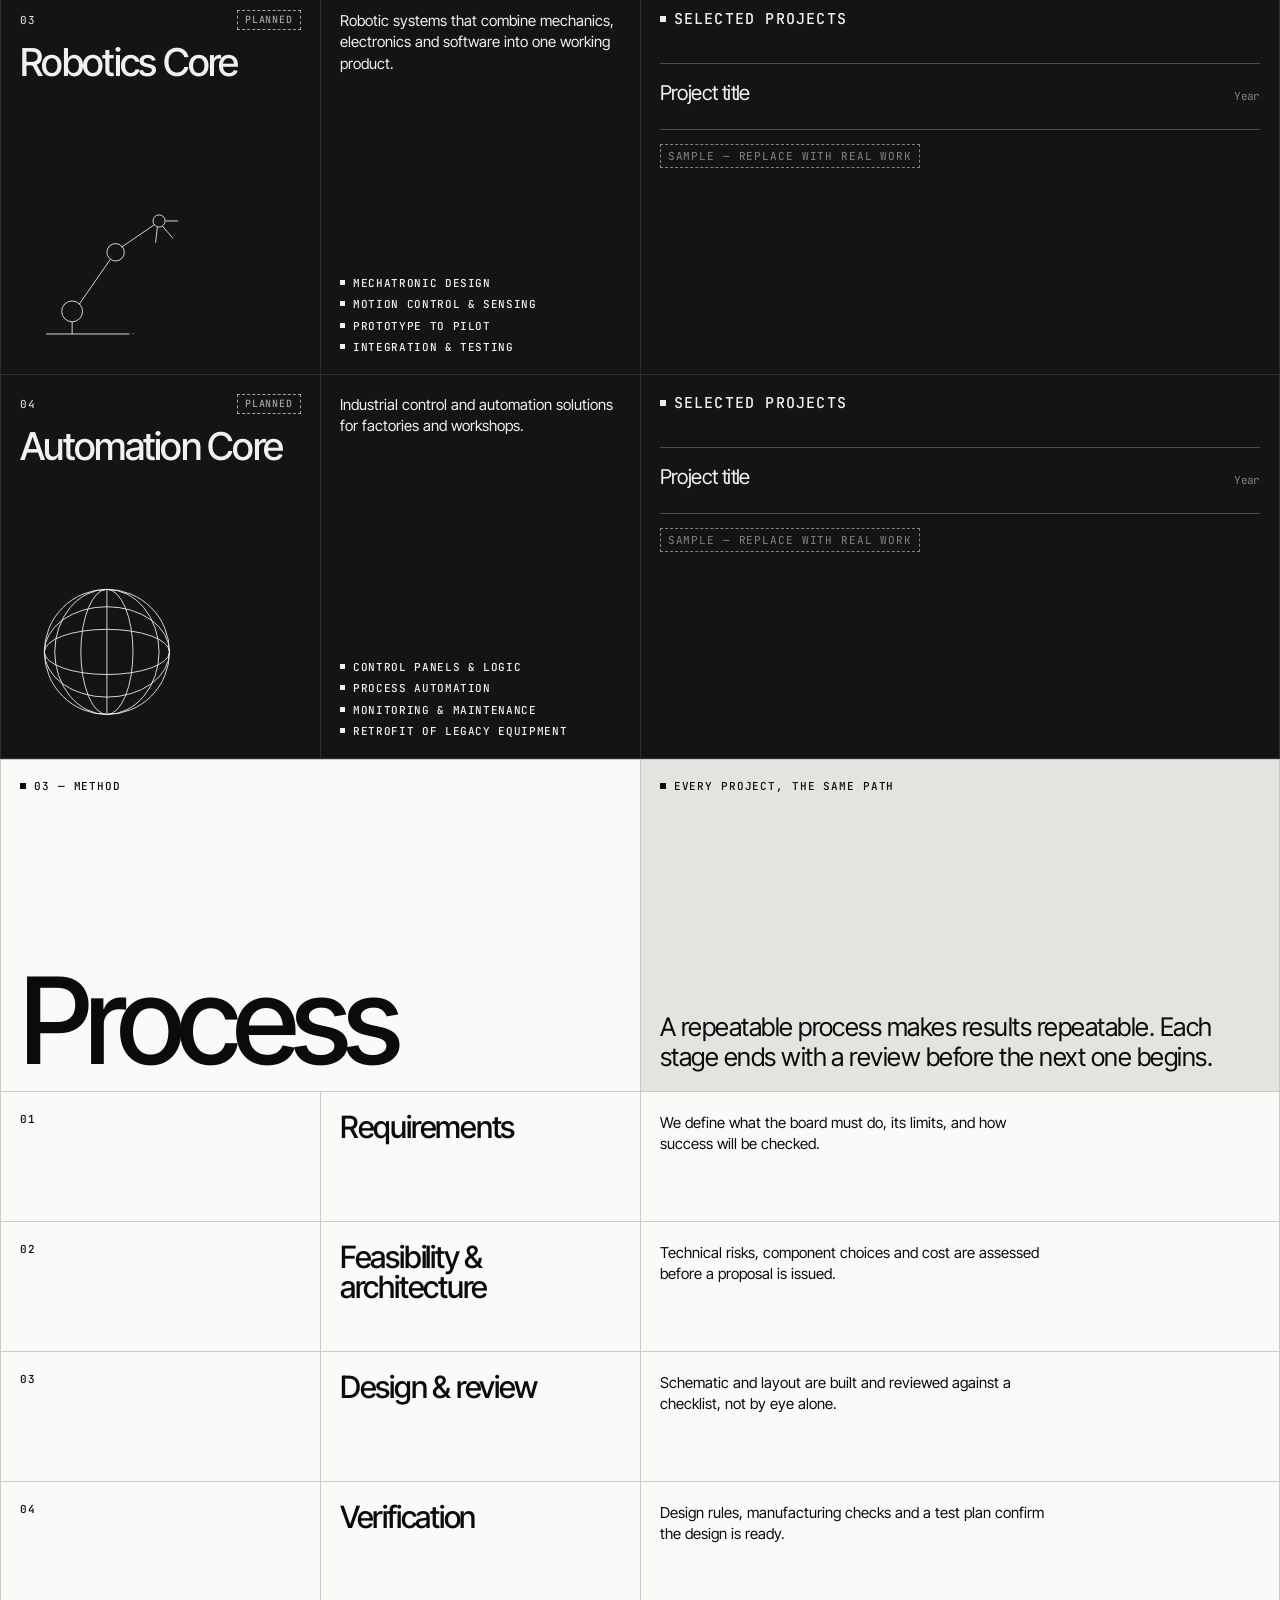
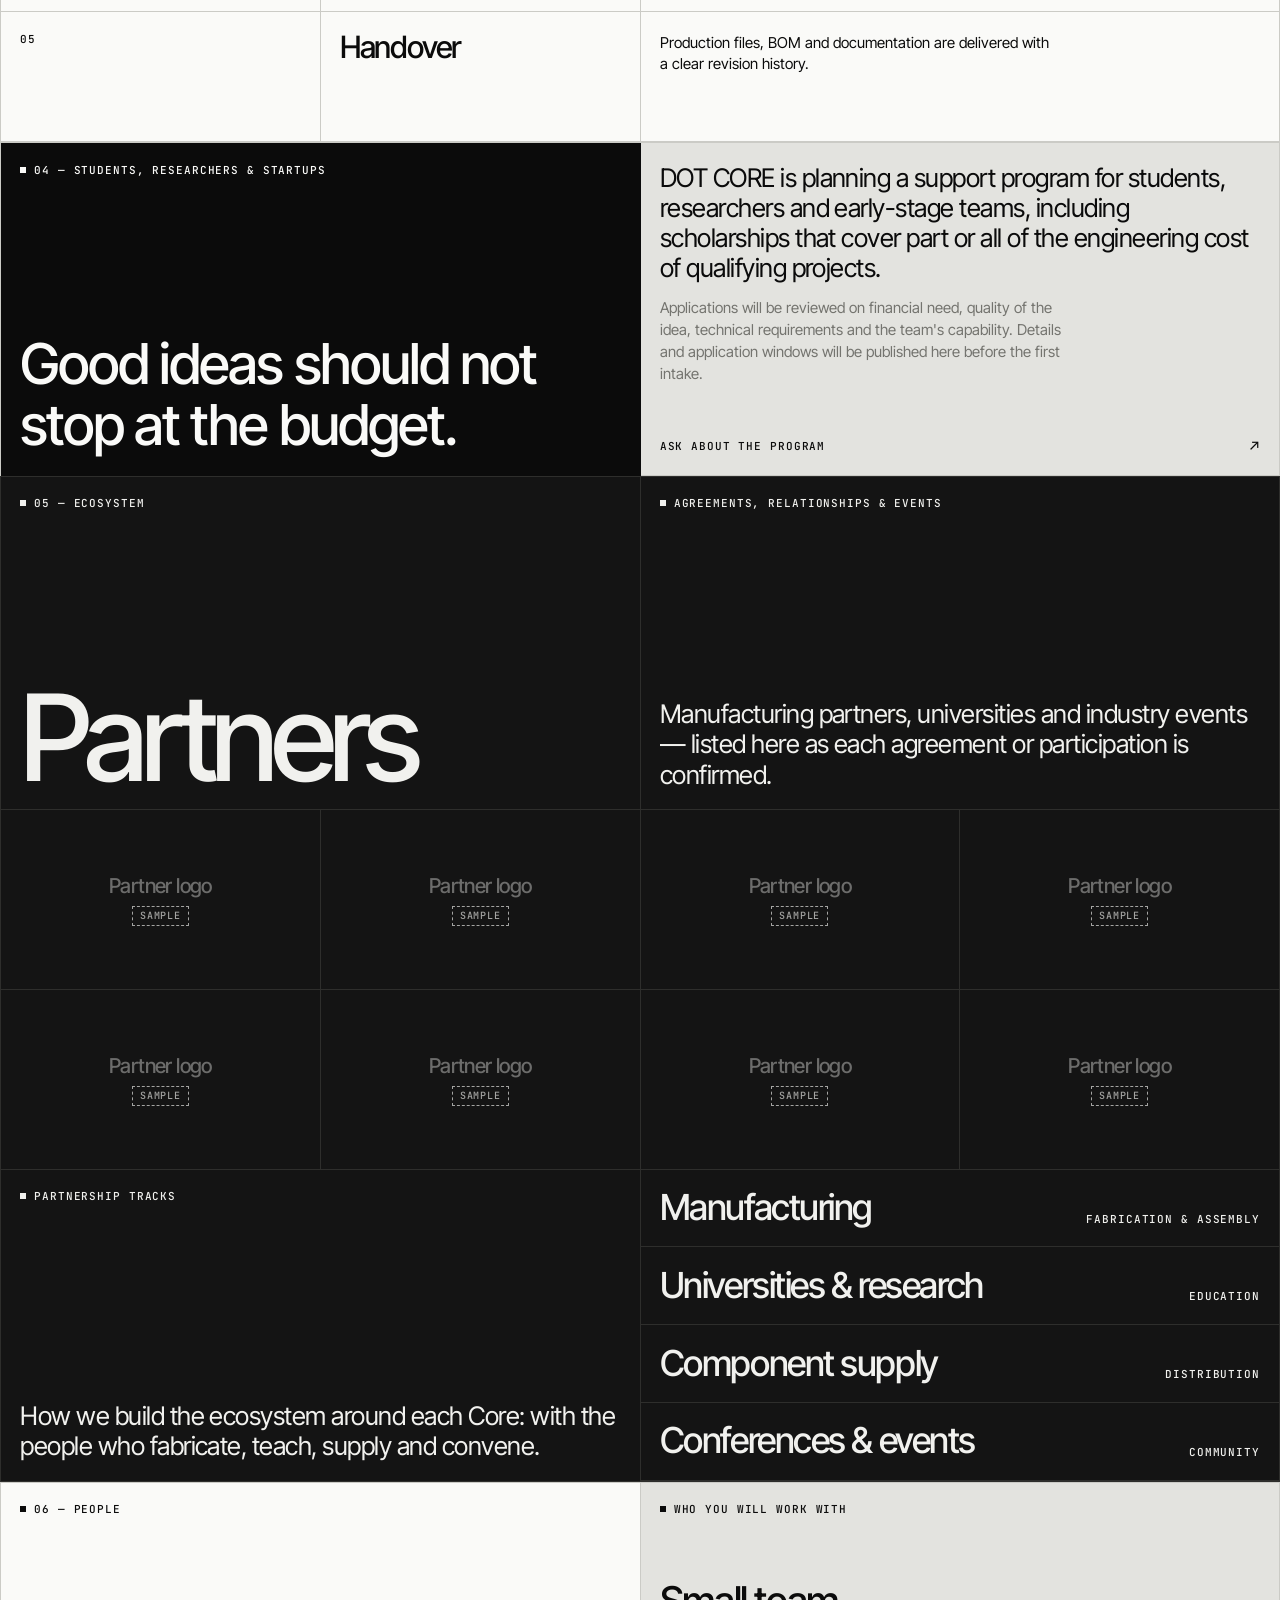
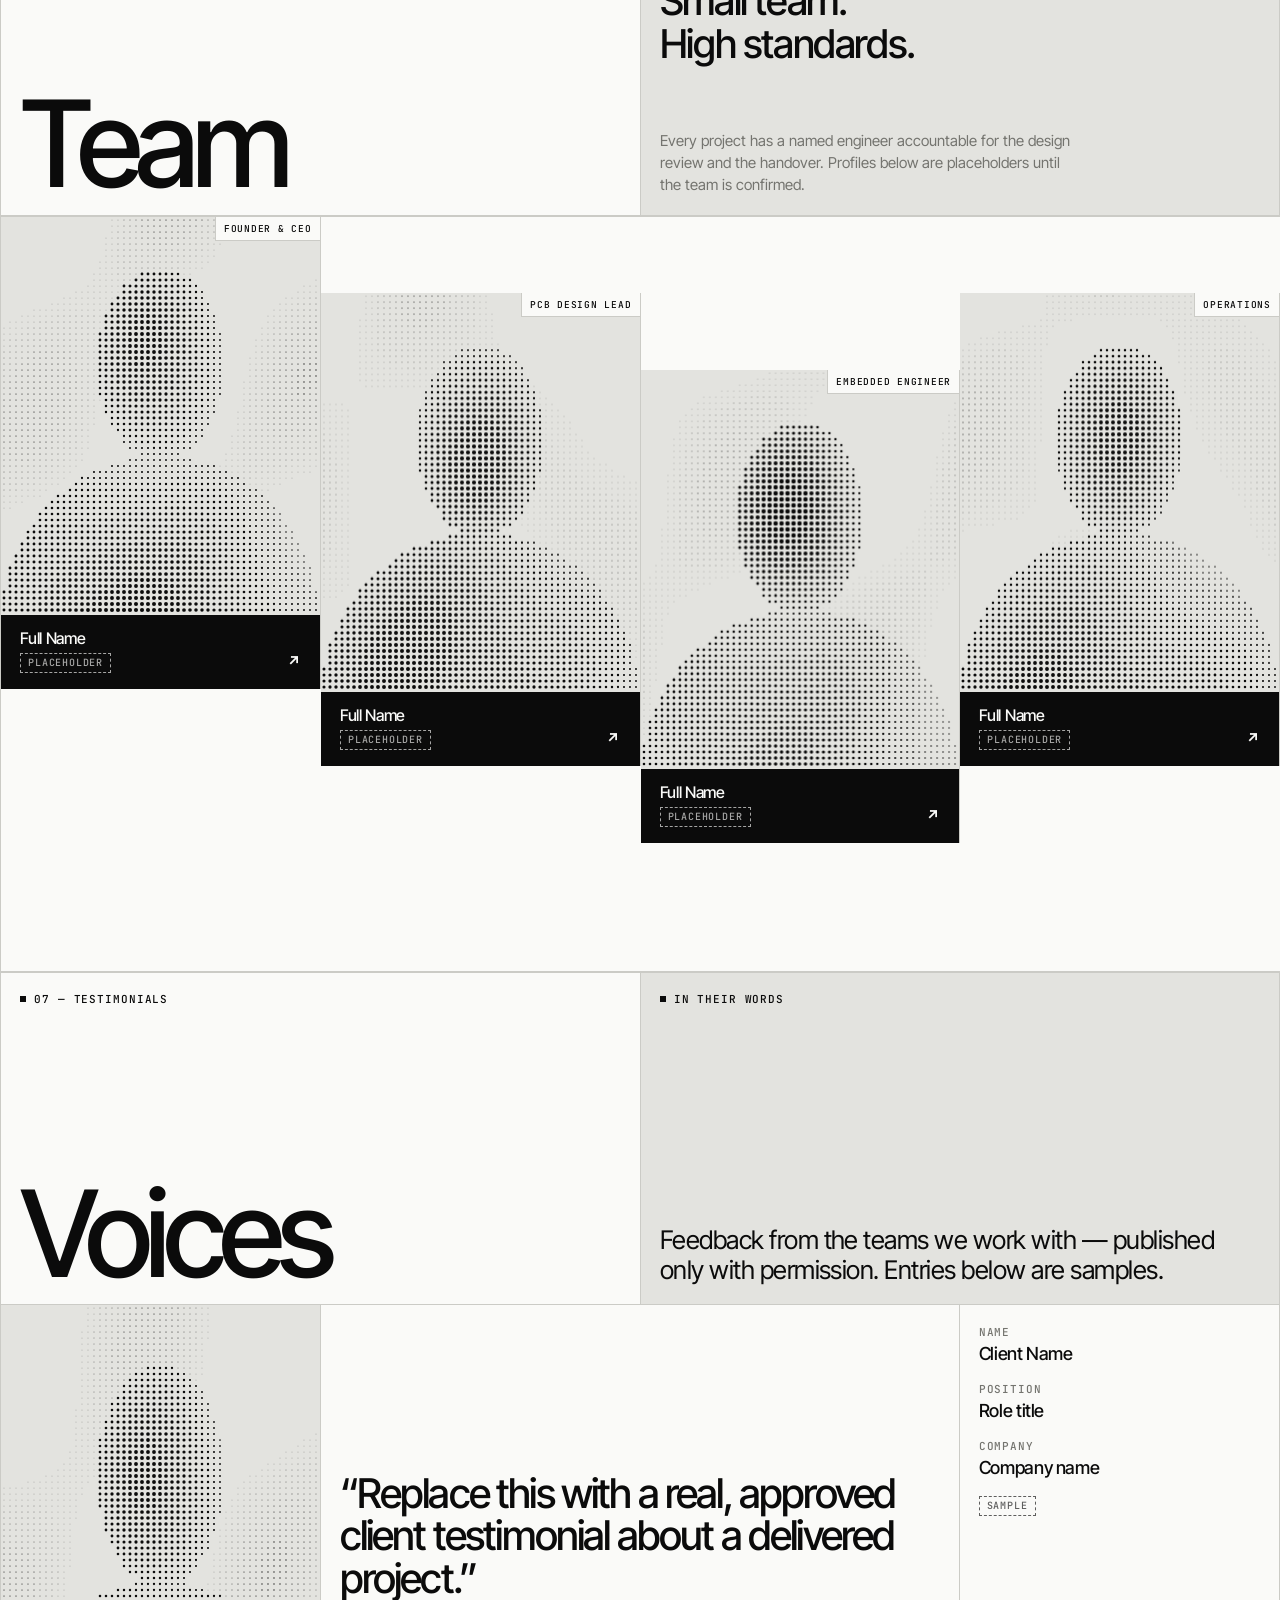
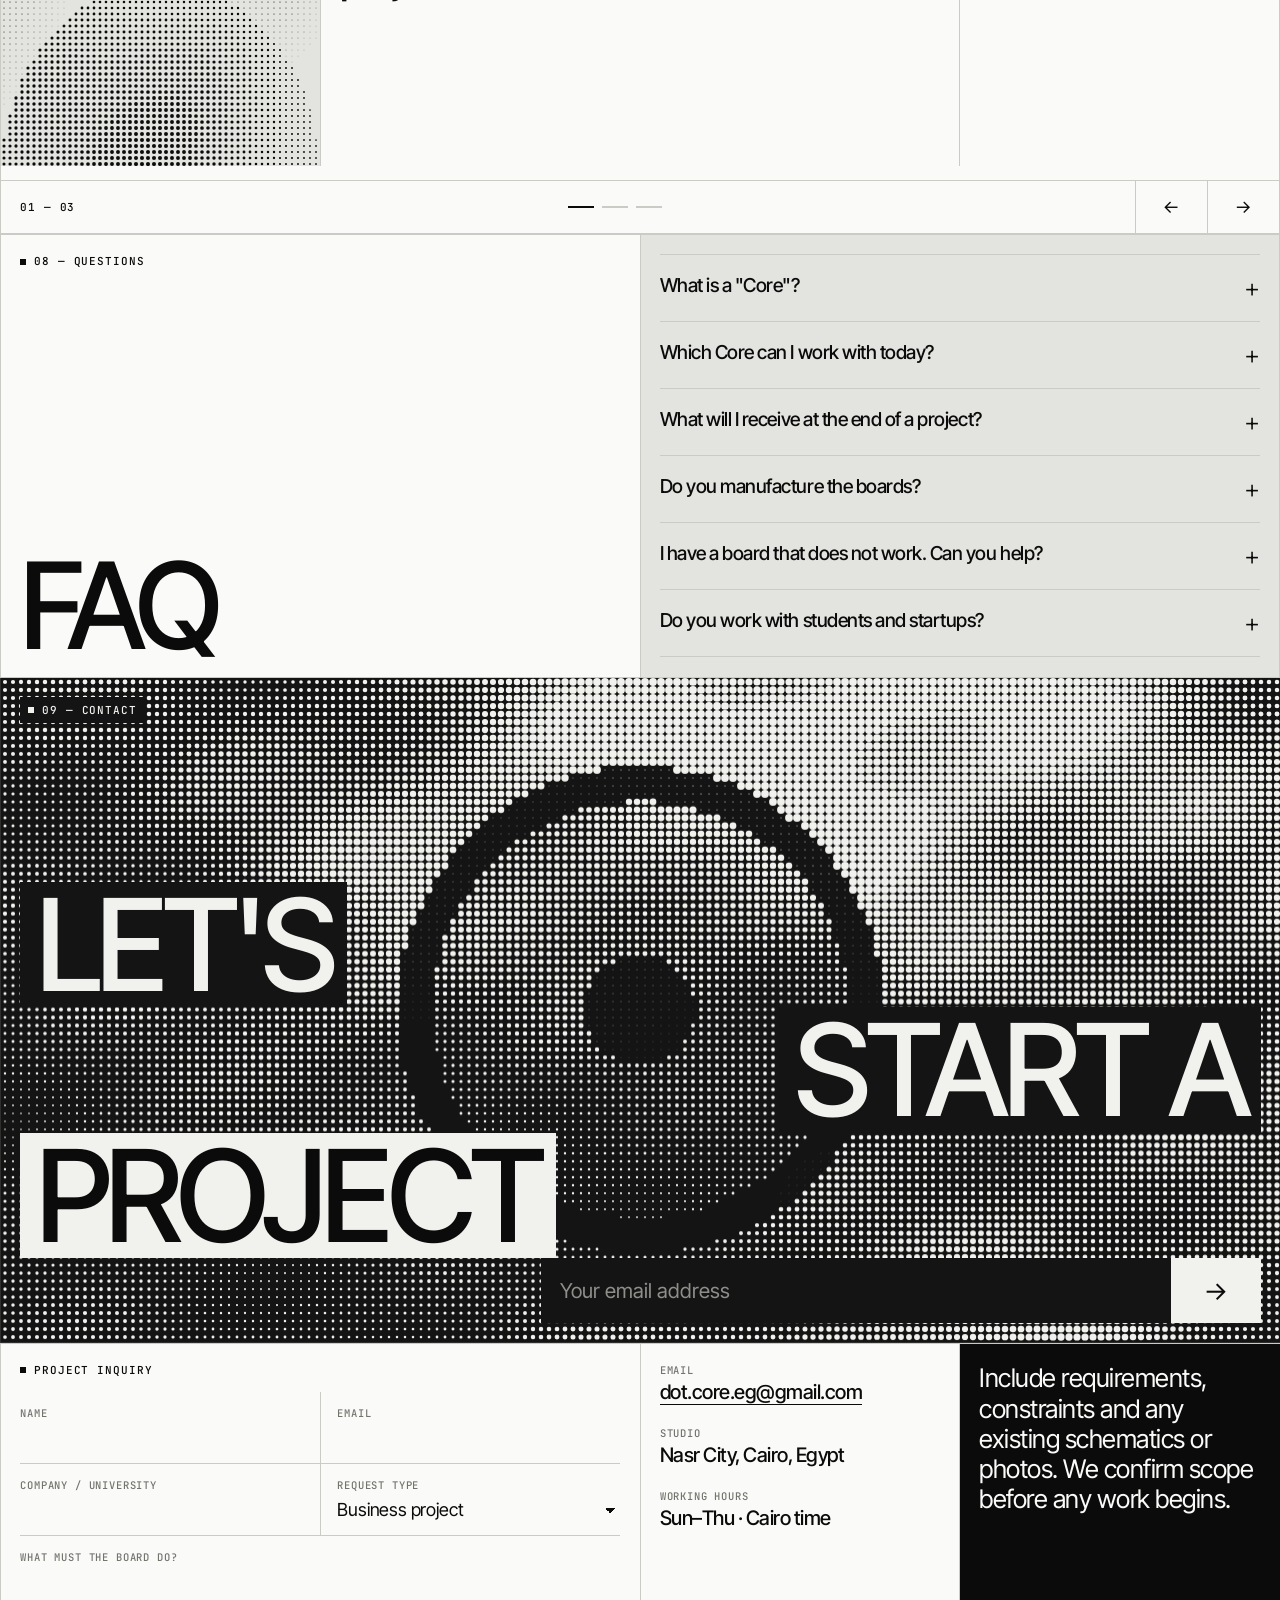
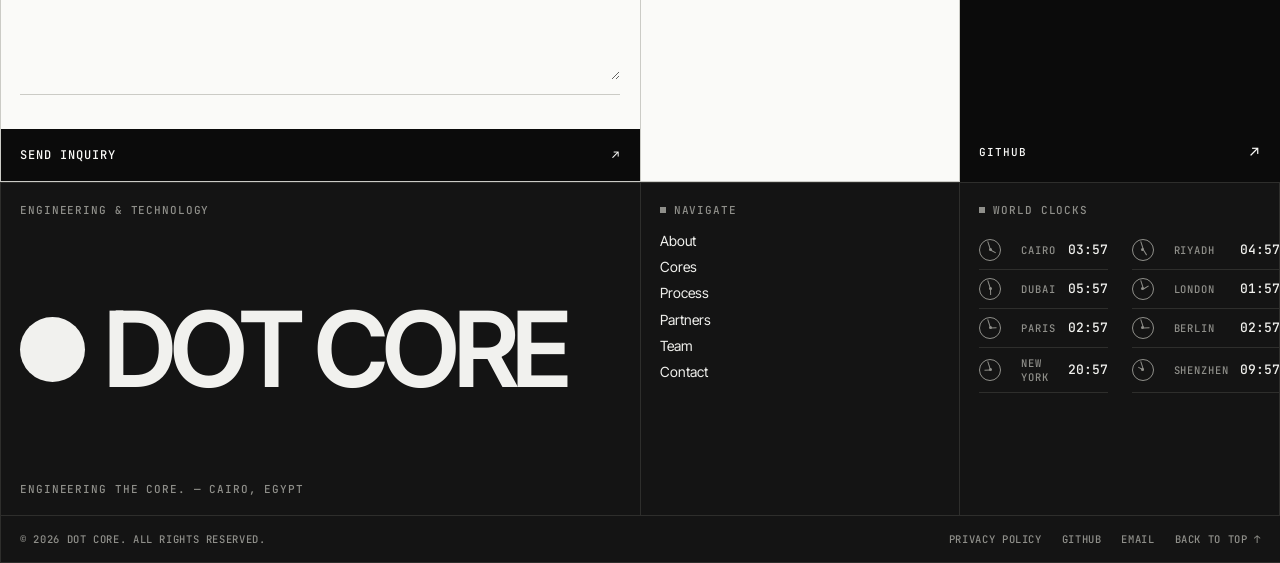
==== commit 768f3d1f: "Add files via upload" ====
--- a/index.html
+++ b/index.html
@@ -41,52 +41,67 @@
   </nav>
   <div class="nav__c nav__end">
     <button class="theme" id="theme" type="button" aria-label="Switch to dark theme"><i></i></button>
-    <a class="nav__contact" href="#contact">Contact <b aria-hidden="true">↗</b></a>
+    <button class="nav__contact" id="openDrawer" type="button" aria-haspopup="dialog" aria-controls="drawer">Contact <b aria-hidden="true">↗</b></button>
     <button class="burger" id="burger" type="button" aria-label="Open menu" aria-expanded="false" aria-controls="navLinks"><span></span><span></span></button>
   </div>
 </header>
+
+<!-- CONTACT DRAWER -->
+<div class="scrim" id="scrim" hidden></div>
+<aside class="drawer dark" id="drawer" role="dialog" aria-modal="true" aria-label="Contact DOT CORE" aria-hidden="true">
+  <div class="drawer__top"><span class="mono">Contact</span><button type="button" id="closeDrawer" aria-label="Close contact panel">✕</button></div>
+  <div class="drawer__body">
+    <p class="big">Tell us what the board must do.</p>
+    <div class="drawer__row"><span class="mono mute">Email</span><a href="mailto:dot.core.eg@gmail.com">dot.core.eg@gmail.com</a><button type="button" class="copy" data-copy="dot.core.eg@gmail.com">Copy</button></div>
+    <div class="drawer__row"><span class="mono mute">Studio</span><span>Nasr City, Cairo, Egypt</span></div>
+    <div class="drawer__row"><span class="mono mute">GitHub</span><a href="https://github.com/dotcoreeg" rel="noopener">github.com/dotcoreeg</a></div>
+    <a class="drawer__go" href="#contact" id="drawerGo">Open the inquiry form <b aria-hidden="true">↗</b></a>
+  </div>
+</aside>
 
 <main id="main">
 
 <!-- HERO -->
 <section class="hero" id="top">
   <div class="frame">
-    <div class="c h-a between">
+    <div class="c hx-1 between">
       <p class="mono label">Engineering &amp; Technology — Cairo, Egypt</p>
       <h1 class="display"><span class="mask"><span>Engineering</span></span></h1>
     </div>
-    <div class="c art h-art" aria-hidden="true"><canvas data-ht="field" data-step="9" data-seed="2"></canvas></div>
-
-    <div class="c inv h-c1 between">
-      <p class="hero__sub">Hardware designed to be manufactured, tested and maintained. Standards we can document and defend.</p>
+    <div class="c art hx-a1" aria-hidden="true"><canvas data-ht="field" data-step="6" data-seed="2" data-emblem="1"></canvas></div>
+
+    <div class="c art hx-a2" aria-hidden="true"><canvas data-ht="field" data-step="6" data-seed="7"></canvas></div>
+    <div class="c inv hx-b1 between">
+      <p class="hero__sub">Hardware designed to be manufactured, tested and maintained. Engineering first, manufacturing second.</p>
       <a class="cta-link" href="#contact">Start a project <b aria-hidden="true">↗</b></a>
     </div>
-    <div class="c tint between h-b2">
-      <p class="hero__sub">DOT CORE is an engineering and technology company. We begin with PCB design and electronics engineering, and grow through specialized Cores.</p>
+    <div class="c tint hx-b2 between">
+      <div>
+        <p class="hero__sub">DOT CORE is an engineering and technology company. We begin with PCB design and electronics engineering, and grow through specialized Cores.</p>
+        <p class="mono mute" style="margin-top:14px">Our Cores:</p>
+      </div>
+      <div class="ticker" aria-label="PCB, Embedded, Robotics, Automation">
+        <div class="ticker__row" aria-hidden="true">
+          <span>PCB</span><span>Embedded</span><span>Robotics</span><span>Automation</span>
+          <span>PCB</span><span>Embedded</span><span>Robotics</span><span>Automation</span>
+          <span>PCB</span><span>Embedded</span><span>Robotics</span><span>Automation</span>
+        </div>
+      </div>
       <a class="cta-link" href="#cores">Explore the Cores <b aria-hidden="true">↗</b></a>
     </div>
-    <div class="c ticker h-b3" aria-label="Our Cores">
-      <p class="mono label">Our Cores</p>
-      <div class="ticker__row" aria-hidden="true">
-        <span>PCB</span><span>Embedded</span><span>Robotics</span><span>Automation</span>
-        <span>PCB</span><span>Embedded</span><span>Robotics</span><span>Automation</span>
-        <span>PCB</span><span>Embedded</span><span>Robotics</span><span>Automation</span>
-        <span>PCB</span><span>Embedded</span><span>Robotics</span><span>Automation</span>
-      </div>
-    </div>
-
-    <div class="c h-c1"><div class="scrollcue"><p class="mono mute">Scroll<br>30.05°N 31.34°E</p><i aria-hidden="true"></i></div></div>
-    <div class="c tint h-c2"><p class="display"><span class="mask"><span>the Core.</span></span></p></div>
+
+    <div class="c hx-m"><div class="scrollcue"><p class="mono mute">Scroll<br>30.05°N 31.34°E</p><i aria-hidden="true"></i></div></div>
+    <div class="c tint hx-x"><p class="display display--xl"><span class="mask"><span>the Core.</span></span></p></div>
   </div>
 </section>
 
 <!-- STATS -->
 <section aria-label="DOT CORE at a glance">
   <div class="frame">
-    <div class="c stat"><p class="mono label">Cores in the roadmap</p><p class="num" data-count="4" data-pad="2">04</p></div>
+    <div class="c stat inv"><p class="mono label">Cores in the roadmap</p><p class="num" data-count="4" data-pad="2">04</p></div>
     <div class="c stat tint"><p class="mono label">Core launching first</p><p class="num" data-count="1" data-pad="2">01</p></div>
     <div class="c stat"><p class="mono label">Capabilities in PCB Core</p><p class="num" data-count="6" data-pad="2">06</p></div>
-    <div class="c stat inv"><p class="mono label">Review-gated project stages</p><p class="num" data-count="5" data-pad="2">05</p></div>
+    <div class="c stat dark"><p class="mono label">Review-gated project stages</p><p class="num" data-count="5" data-pad="2">05</p></div>
   </div>
 </section>
 
@@ -108,35 +123,88 @@
 </section>
 
 <!-- CORES -->
-<section id="cores">
+<section id="cores" class="dark">
   <div class="frame">
     <div class="c s2 head-c"><p class="mono label rv">02 — Structure</p><h2 class="title"><span class="mask"><span>Cores</span></span></h2></div>
-    <div class="c s2 head-c tint"><p class="mono label rv">One company. Specialized Cores.</p><p class="lead rv">Each Core is a focused engineering unit with its own scope, process and quality gates. A new Core opens only when the one before it runs reliably.</p></div>
+    <div class="c s2 head-c"><p class="mono label rv">One company. Specialized Cores.</p><p class="lead rv">Each Core is a focused engineering unit with its own scope, process and quality gates. A new Core opens only when the one before it runs reliably.</p></div>
   </div>
 
   <article class="frame corerow">
-    <div class="c"><span class="n">01</span><h3>PCB Core</h3></div>
-    <div class="c"><span class="chip chip--on" style="align-self:flex-start">Launching</span><p>From idea to PCB. From prototype to production. Schematic and PCB design with design-for-manufacture and design-for-test built in from the first review.</p></div>
-    <div class="c"><p class="mono label">Capabilities</p><ul><li>Schematic design</li><li>PCB layout, single to multilayer</li><li>DFM &amp; DFT checks</li><li>BOM optimization</li><li>Prototyping coordination</li><li>Debugging &amp; validation</li></ul></div>
-    <div class="c" data-placeholder><p class="mono label">Selected projects</p><ul class="proj proj-ph"><li>Project title <span>Year</span></li><li>Project title <span>Year</span></li><li><span class="chip chip--dash">Sample — replace</span></li></ul></div>
+    <div class="c cr-1">
+      <div class="cr-top"><span class="n">01</span><span class="chip chip--on">Launching</span></div>
+      <h3>PCB Core</h3>
+      <svg class="ill draw" viewBox="0 0 200 200" fill="none" stroke="currentColor" stroke-width="1" aria-hidden="true">
+        <rect x="24" y="24" width="152" height="152" rx="8"/><rect x="48" y="48" width="104" height="104" rx="4"/>
+        <path d="M24 78h34l16 16h52l16-16h34M24 124h52l18-18h30l18 18h34M100 48V24M100 176v-24"/>
+        <circle cx="58" cy="78" r="4"/><circle cx="142" cy="78" r="4"/><circle cx="76" cy="124" r="4"/><circle cx="148" cy="124" r="4"/><circle cx="100" cy="100" r="9"/>
+      </svg>
+    </div>
+    <div class="c cr-2">
+      <p>From idea to PCB. From prototype to production. Schematic and PCB design with design-for-manufacture and design-for-test built in from the first review.</p>
+      <ul><li>Schematic design</li><li>PCB layout, single to multilayer</li><li>DFM &amp; DFT checks</li><li>BOM optimization</li><li>Prototyping coordination</li><li>Debugging &amp; validation</li></ul>
+    </div>
+    <div class="c s2 cr-3" data-placeholder>
+      <p class="mono label">Selected projects</p>
+      <ul class="proj"><li>Project title <span>Year</span></li><li>Project title <span>Year</span></li><li><span class="chip chip--dash">Sample — replace with real work</span></li></ul>
+    </div>
   </article>
+
   <article class="frame corerow">
-    <div class="c"><span class="n">02</span><h3>Embedded Core</h3></div>
-    <div class="c"><span class="chip chip--dash" style="align-self:flex-start">Planned</span><p>Firmware and embedded system development for the hardware designed in PCB Core.</p></div>
-    <div class="c"><p class="mono label">Scope</p><ul><li>Firmware development</li><li>Board bring-up</li><li>Hardware–software integration</li><li>Test firmware</li></ul></div>
-    <div class="c" data-placeholder><p class="mono label">Selected projects</p><ul class="proj proj-ph"><li>Project title <span>Year</span></li><li><span class="chip chip--dash">Sample — replace</span></li></ul></div>
+    <div class="c cr-1">
+      <div class="cr-top"><span class="n">02</span><span class="chip chip--dash">Planned</span></div>
+      <h3>Embedded Core</h3>
+      <svg class="ill draw" viewBox="0 0 200 200" fill="none" stroke="currentColor" stroke-width="1" aria-hidden="true">
+        <rect x="56" y="56" width="88" height="88" rx="4"/><rect x="76" y="76" width="48" height="48"/><circle cx="88" cy="88" r="3"/>
+        <path d="M76 56V32M100 56V32M124 56V32M76 144v24M100 144v24M124 144v24M56 76H32M56 100H32M56 124H32M144 76h24M144 100h24M144 124h24"/>
+        <path d="M32 32h20v20M168 168h-20v-20"/>
+      </svg>
+    </div>
+    <div class="c cr-2">
+      <p>Firmware and embedded system development for the hardware designed in PCB Core.</p>
+      <ul><li>Firmware development</li><li>Board bring-up</li><li>Hardware–software integration</li><li>Test firmware</li></ul>
+    </div>
+    <div class="c s2 cr-3" data-placeholder>
+      <p class="mono label">Selected projects</p>
+      <ul class="proj"><li>Project title <span>Year</span></li><li><span class="chip chip--dash">Sample — replace with real work</span></li></ul>
+    </div>
   </article>
+
   <article class="frame corerow">
-    <div class="c"><span class="n">03</span><h3>Robotics Core</h3></div>
-    <div class="c"><span class="chip chip--dash" style="align-self:flex-start">Planned</span><p>Robotic systems that combine mechanics, electronics and software into one working product.</p></div>
-    <div class="c"><p class="mono label">Scope</p><ul><li>Mechatronic design</li><li>Motion control &amp; sensing</li><li>Prototype to pilot</li><li>Integration &amp; testing</li></ul></div>
-    <div class="c" data-placeholder><p class="mono label">Selected projects</p><ul class="proj proj-ph"><li>Project title <span>Year</span></li><li><span class="chip chip--dash">Sample — replace</span></li></ul></div>
+    <div class="c cr-1">
+      <div class="cr-top"><span class="n">03</span><span class="chip chip--dash">Planned</span></div>
+      <h3>Robotics Core</h3>
+      <svg class="ill draw" viewBox="0 0 200 200" fill="none" stroke="currentColor" stroke-width="1" aria-hidden="true">
+        <path d="M30 176h96M60 176v-14"/><circle cx="60" cy="150" r="12"/><path d="M68 142l36-52"/><circle cx="110" cy="82" r="10"/><path d="M117 76l38-26"/><circle cx="160" cy="46" r="7"/>
+        <path d="M164 52l12 14M158 53l-2 18M168 46h14"/><path d="M130 176a40 40 0 0 0 0-1"/>
+      </svg>
+    </div>
+    <div class="c cr-2">
+      <p>Robotic systems that combine mechanics, electronics and software into one working product.</p>
+      <ul><li>Mechatronic design</li><li>Motion control &amp; sensing</li><li>Prototype to pilot</li><li>Integration &amp; testing</li></ul>
+    </div>
+    <div class="c s2 cr-3" data-placeholder>
+      <p class="mono label">Selected projects</p>
+      <ul class="proj"><li>Project title <span>Year</span></li><li><span class="chip chip--dash">Sample — replace with real work</span></li></ul>
+    </div>
   </article>
+
   <article class="frame corerow">
-    <div class="c"><span class="n">04</span><h3>Automation Core</h3></div>
-    <div class="c"><span class="chip chip--dash" style="align-self:flex-start">Planned</span><p>Industrial control and automation solutions for factories and workshops.</p></div>
-    <div class="c"><p class="mono label">Scope</p><ul><li>Control panels &amp; logic</li><li>Process automation</li><li>Monitoring &amp; maintenance</li><li>Retrofit of legacy equipment</li></ul></div>
-    <div class="c" data-placeholder><p class="mono label">Selected projects</p><ul class="proj proj-ph"><li>Project title <span>Year</span></li><li><span class="chip chip--dash">Sample — replace</span></li></ul></div>
+    <div class="c cr-1">
+      <div class="cr-top"><span class="n">04</span><span class="chip chip--dash">Planned</span></div>
+      <h3>Automation Core</h3>
+      <svg class="ill draw spin" viewBox="0 0 200 200" fill="none" stroke="currentColor" stroke-width="1" aria-hidden="true">
+        <circle cx="100" cy="100" r="72"/><ellipse cx="100" cy="100" rx="72" ry="26"/><ellipse cx="100" cy="100" rx="72" ry="52"/>
+        <ellipse cx="100" cy="100" rx="60" ry="72"/><ellipse cx="100" cy="100" rx="30" ry="72"/><path d="M100 28v144"/>
+      </svg>
+    </div>
+    <div class="c cr-2">
+      <p>Industrial control and automation solutions for factories and workshops.</p>
+      <ul><li>Control panels &amp; logic</li><li>Process automation</li><li>Monitoring &amp; maintenance</li><li>Retrofit of legacy equipment</li></ul>
+    </div>
+    <div class="c s2 cr-3" data-placeholder>
+      <p class="mono label">Selected projects</p>
+      <ul class="proj"><li>Project title <span>Year</span></li><li><span class="chip chip--dash">Sample — replace with real work</span></li></ul>
+    </div>
   </article>
 </section>
 
@@ -166,10 +234,10 @@
 </section>
 
 <!-- PARTNERS -->
-<section id="partners">
+<section id="partners" class="dark">
   <div class="frame">
     <div class="c s2 head-c"><p class="mono label rv">05 — Ecosystem</p><h2 class="title"><span class="mask"><span>Partners</span></span></h2></div>
-    <div class="c s2 head-c tint"><p class="mono label rv">Agreements, relationships &amp; events</p><p class="lead rv">Manufacturing partners, universities and industry events — listed here as each agreement or participation is confirmed.</p></div>
+    <div class="c s2 head-c"><p class="mono label rv">Agreements, relationships &amp; events</p><p class="lead rv">Manufacturing partners, universities and industry events — listed here as each agreement or participation is confirmed.</p></div>
   </div>
   <div class="frame logos" data-placeholder>
     <div class="c logo"><b>Partner logo</b><span class="chip chip--dash">Sample</span></div>
@@ -196,14 +264,14 @@
 <section id="team">
   <div class="frame">
     <div class="c s2 head-c"><p class="mono label rv">06 — People</p><h2 class="title"><span class="mask"><span>Team</span></span></h2></div>
-    <div class="c s2 head-c tint"><p class="mono label rv">The people behind the Cores</p><p class="lead rv">Engineers accountable for every design they release. Profiles below are placeholders until the team is confirmed.</p></div>
+    <div class="c s2 head-c tint"><p class="mono label rv">Who you will work with</p><p class="big rv">Small team.<br>High standards.</p><p class="mute rv">Every project has a named engineer accountable for the design review and the handover. Profiles below are placeholders until the team is confirmed.</p></div>
   </div>
   <div class="team-wrap">
     <div class="frame team" data-placeholder>
-      <article class="c person"><div class="person__ph"><canvas data-ht="person" data-step="7" data-seed="1" aria-hidden="true"></canvas><span class="role">Founder &amp; CEO</span></div><div class="person__bar"><div><h3>Full Name</h3><span class="chip chip--dash" style="margin-top:6px">Placeholder</span></div><b aria-hidden="true">↗</b></div></article>
-      <article class="c person"><div class="person__ph"><canvas data-ht="person" data-step="7" data-seed="2" aria-hidden="true"></canvas><span class="role">PCB Design Lead</span></div><div class="person__bar"><div><h3>Full Name</h3><span class="chip chip--dash" style="margin-top:6px">Placeholder</span></div><b aria-hidden="true">↗</b></div></article>
-      <article class="c person"><div class="person__ph"><canvas data-ht="person" data-step="7" data-seed="3" aria-hidden="true"></canvas><span class="role">Embedded Engineer</span></div><div class="person__bar"><div><h3>Full Name</h3><span class="chip chip--dash" style="margin-top:6px">Placeholder</span></div><b aria-hidden="true">↗</b></div></article>
-      <article class="c person"><div class="person__ph"><canvas data-ht="person" data-step="7" data-seed="4" aria-hidden="true"></canvas><span class="role">Operations</span></div><div class="person__bar"><div><h3>Full Name</h3><span class="chip chip--dash" style="margin-top:6px">Placeholder</span></div><b aria-hidden="true">↗</b></div></article>
+      <article class="c person"><div class="person__ph"><canvas data-ht="person" data-step="6" data-seed="1" aria-hidden="true"></canvas><span class="role">Founder &amp; CEO</span></div><div class="person__bar"><div><h3>Full Name</h3><span class="chip chip--dash" style="margin-top:6px">Placeholder</span></div><b aria-hidden="true">↗</b></div></article>
+      <article class="c person"><div class="person__ph"><canvas data-ht="person" data-step="6" data-seed="2" aria-hidden="true"></canvas><span class="role">PCB Design Lead</span></div><div class="person__bar"><div><h3>Full Name</h3><span class="chip chip--dash" style="margin-top:6px">Placeholder</span></div><b aria-hidden="true">↗</b></div></article>
+      <article class="c person"><div class="person__ph"><canvas data-ht="person" data-step="6" data-seed="3" aria-hidden="true"></canvas><span class="role">Embedded Engineer</span></div><div class="person__bar"><div><h3>Full Name</h3><span class="chip chip--dash" style="margin-top:6px">Placeholder</span></div><b aria-hidden="true">↗</b></div></article>
+      <article class="c person"><div class="person__ph"><canvas data-ht="person" data-step="6" data-seed="4" aria-hidden="true"></canvas><span class="role">Operations</span></div><div class="person__bar"><div><h3>Full Name</h3><span class="chip chip--dash" style="margin-top:6px">Placeholder</span></div><b aria-hidden="true">↗</b></div></article>
     </div>
   </div>
 </section>
@@ -216,20 +284,23 @@
     <div class="c s4 slider" data-placeholder>
       <div class="slides" id="slides">
         <figure class="slide" role="group" aria-roledescription="slide" aria-label="1 of 3">
+          <div class="slide__ph"><canvas data-ht="person" data-step="6" data-seed="5" aria-hidden="true"></canvas></div>
           <blockquote>“Replace this with a real, approved client testimonial about a delivered project.”</blockquote>
-          <figcaption><b>Client Name</b><span class="mono mute">Position — Company</span><span class="chip chip--dash" style="align-self:flex-start">Sample</span></figcaption>
+          <figcaption><p class="mono mute">Name</p><p>Client Name</p><p class="mono mute">Position</p><p>Role title</p><p class="mono mute">Company</p><p>Company name</p><span class="chip chip--dash" style="align-self:flex-start">Sample</span></figcaption>
         </figure>
         <figure class="slide" role="group" aria-roledescription="slide" aria-label="2 of 3" aria-hidden="true">
+          <div class="slide__ph"><canvas data-ht="person" data-step="6" data-seed="6" aria-hidden="true"></canvas></div>
           <blockquote>“A second testimonial goes here. Keep it specific: what was delivered and what changed.”</blockquote>
-          <figcaption><b>Client Name</b><span class="mono mute">Position — Company</span><span class="chip chip--dash" style="align-self:flex-start">Sample</span></figcaption>
+          <figcaption><p class="mono mute">Name</p><p>Client Name</p><p class="mono mute">Position</p><p>Role title</p><p class="mono mute">Company</p><p>Company name</p><span class="chip chip--dash" style="align-self:flex-start">Sample</span></figcaption>
         </figure>
         <figure class="slide" role="group" aria-roledescription="slide" aria-label="3 of 3" aria-hidden="true">
+          <div class="slide__ph"><canvas data-ht="person" data-step="6" data-seed="7" aria-hidden="true"></canvas></div>
           <blockquote>“A third testimonial goes here, from a student, researcher or startup team.”</blockquote>
-          <figcaption><b>Client Name</b><span class="mono mute">Position — Company</span><span class="chip chip--dash" style="align-self:flex-start">Sample</span></figcaption>
+          <figcaption><p class="mono mute">Name</p><p>Client Name</p><p class="mono mute">Position</p><p>Role title</p><p class="mono mute">Company</p><p>Company name</p><span class="chip chip--dash" style="align-self:flex-start">Sample</span></figcaption>
         </figure>
       </div>
       <div class="slider__ctl">
-        <span class="mono"><span id="sCur">01</span> / <span id="sTot">03</span></span>
+        <span class="mono"><span id="sCur">01</span> — <span id="sTot">03</span></span>
         <div class="dots" id="dots" role="tablist" aria-label="Choose testimonial"></div>
         <div class="slider__btns"><button type="button" id="sPrev" aria-label="Previous testimonial">←</button><button type="button" id="sNext" aria-label="Next testimonial">→</button></div>
       </div>
@@ -256,14 +327,19 @@
 
 <!-- CONTACT -->
 <section id="contact">
-  <div class="cta">
-    <canvas data-ht="field" data-step="12" data-seed="5" aria-hidden="true"></canvas>
+  <div class="cta dark">
+    <canvas data-ht="field" data-step="8" data-seed="5" data-emblem="1" aria-hidden="true"></canvas>
     <p class="mono label" style="position:absolute;top:var(--pad);left:var(--pad);background:var(--bg);padding:6px 8px">09 — Contact</p>
     <h2 class="cta__words" aria-label="Let's start a project">
       <span class="rv" aria-hidden="true">Let's</span>
       <span class="rv row2" aria-hidden="true">start a</span>
       <span class="dk rv" aria-hidden="true">project</span>
     </h2>
+    <form class="quick" id="quick" novalidate>
+      <label class="sr" for="q-email">Your email</label>
+      <input id="q-email" type="email" placeholder="Your email address" autocomplete="email">
+      <button type="submit" aria-label="Continue to the inquiry form">→</button>
+    </form>
   </div>
   <div class="frame">
     <div class="c s2">
@@ -298,20 +374,24 @@
 
 </main>
 
-<footer class="foot">
-  <div class="frame">
-    <div class="c s2 end" style="min-height:clamp(220px,22vw,340px)"><p class="tag">Engineering<br>the Core.</p></div>
+<footer class="foot dark">
+  <div class="frame">
+    <div class="c s2 mark">
+      <span class="mono mute">Engineering &amp; Technology</span>
+      <p class="wordmark"><span class="brand__dot" aria-hidden="true"></span>DOT CORE</p>
+      <p class="mono mute">Engineering the Core. — Cairo, Egypt</p>
+    </div>
     <nav class="c" aria-label="Footer"><p class="mono label mute">Navigate</p><ul><li><a href="#about">About</a></li><li><a href="#cores">Cores</a></li><li><a href="#process">Process</a></li><li><a href="#partners">Partners</a></li><li><a href="#team">Team</a></li><li><a href="#contact">Contact</a></li></ul></nav>
     <div class="c"><p class="mono label mute">World clocks</p>
       <div class="clocks" aria-label="World clocks">
-        <div class="clk"><span>Cairo</span><time data-tz="Africa/Cairo">--:--</time></div>
-        <div class="clk"><span>Riyadh</span><time data-tz="Asia/Riyadh">--:--</time></div>
-        <div class="clk"><span>Dubai</span><time data-tz="Asia/Dubai">--:--</time></div>
-        <div class="clk"><span>London</span><time data-tz="Europe/London">--:--</time></div>
-        <div class="clk"><span>Paris</span><time data-tz="Europe/Paris">--:--</time></div>
-        <div class="clk"><span>Berlin</span><time data-tz="Europe/Berlin">--:--</time></div>
-        <div class="clk"><span>New York</span><time data-tz="America/New_York">--:--</time></div>
-        <div class="clk"><span>Shenzhen</span><time data-tz="Asia/Shanghai">--:--</time></div>
+        <div class="clk"><span class="ac" data-ac="Africa/Cairo"><i></i><i></i></span><span class="nm">Cairo</span><time data-tz="Africa/Cairo">--:--</time></div>
+        <div class="clk"><span class="ac" data-ac="Asia/Riyadh"><i></i><i></i></span><span class="nm">Riyadh</span><time data-tz="Asia/Riyadh">--:--</time></div>
+        <div class="clk"><span class="ac" data-ac="Asia/Dubai"><i></i><i></i></span><span class="nm">Dubai</span><time data-tz="Asia/Dubai">--:--</time></div>
+        <div class="clk"><span class="ac" data-ac="Europe/London"><i></i><i></i></span><span class="nm">London</span><time data-tz="Europe/London">--:--</time></div>
+        <div class="clk"><span class="ac" data-ac="Europe/Paris"><i></i><i></i></span><span class="nm">Paris</span><time data-tz="Europe/Paris">--:--</time></div>
+        <div class="clk"><span class="ac" data-ac="Europe/Berlin"><i></i><i></i></span><span class="nm">Berlin</span><time data-tz="Europe/Berlin">--:--</time></div>
+        <div class="clk"><span class="ac" data-ac="America/New_York"><i></i><i></i></span><span class="nm">New York</span><time data-tz="America/New_York">--:--</time></div>
+        <div class="clk"><span class="ac" data-ac="Asia/Shanghai"><i></i><i></i></span><span class="nm">Shenzhen</span><time data-tz="Asia/Shanghai">--:--</time></div>
       </div>
     </div>
   </div>
--- a/assets/css/style.css
+++ b/assets/css/style.css
@@ -100,7 +100,7 @@
 .hero__sub{font:400 clamp(14px,1.05vw,17px)/1.35 var(--head);letter-spacing:-.005em}
 .ticker{overflow:hidden;padding:0;justify-content:flex-start}
 .ticker .label{padding:var(--pad) var(--pad) 0}
-.ticker__row{display:flex;white-space:nowrap;margin:auto 0 var(--pad);width:max-content;animation:mq 26s linear infinite}
+.ticker__row{display:flex;white-space:nowrap;margin:0;width:max-content;animation:mq 26s linear infinite}
 .ticker__row span{font:500 clamp(22px,2.2vw,34px) var(--head);letter-spacing:-.03em;padding:0 22px;display:inline-flex;align-items:center;gap:44px}
 .ticker__row span::after{content:"";width:7px;height:7px;border-radius:50%;background:currentColor;opacity:.4}
 @keyframes mq{to{transform:translateX(-50%)}}
@@ -310,3 +310,141 @@
   .js .mask>span,.js .rv{transform:none;opacity:1;transition:none}
   .ticker__row,.scrollcue i{animation:none}
 }
+
+/* ======================= v4 ======================= */
+.sr{position:absolute;width:1px;height:1px;overflow:hidden;clip:rect(0 0 0 0);white-space:nowrap}
+.dark{--bg:#141414;--ink:#f1f1ee;--grey:#232322;--mid:#8f8f8a;--line:#2e2e2c;--inv-bg:#f1f1ee;--inv-fg:#0b0b0b;background:var(--bg);color:var(--ink)}
+.dark .art,.dark .person__ph{background:var(--bg)}
+
+/* nav hover box + contact button */
+.nav__links a{padding:5px 8px;margin:0 -8px;transition:background .25s,color .25s}
+.nav__links a::after{display:none}
+.nav__links a:hover{background:var(--inv-bg);color:var(--inv-fg)}
+button.nav__contact{border:0;cursor:pointer;text-align:left;width:auto}
+
+/* hero v4 */
+.display{font-size:clamp(46px,8.6vw,170px)}
+.display--xl{font-size:clamp(56px,12.4vw,240px)}
+.hero .frame{grid-template-rows:none}
+.hx-1,.hx-b1,.hx-b2,.hx-m,.hx-x{min-width:0}
+.hx-b1,.hx-b2{min-height:260px}
+.hx-b2 .ticker{margin:0 calc(var(--pad)*-1);padding:0;overflow:hidden}
+.hx-b2 .ticker__row{margin:0;animation-duration:22s}
+.hx-b2 .ticker__row span{font-size:clamp(20px,1.8vw,28px)}
+.hx-x{justify-content:flex-end;align-items:flex-end;text-align:right}
+.hx-x .display{margin:0}
+@media(min-width:1001px){
+  .hero .frame{grid-template-rows:minmax(210px,.8fr) minmax(330px,1.5fr) minmax(170px,.75fr);min-height:calc(100svh - var(--nav))}
+  .hx-1{grid-column:1/3;grid-row:1}
+  .hx-a1{grid-column:3/5;grid-row:1}
+  .hx-a2{grid-column:1/3;grid-row:2}
+  .hx-b1{grid-column:3;grid-row:2}
+  .hx-b2{grid-column:4;grid-row:2}
+  .hx-m{grid-column:1;grid-row:3}
+  .hx-x{grid-column:2/5;grid-row:3}
+}
+@media(max-width:1000px){
+  .hx-1,.hx-a1,.hx-a2,.hx-x{grid-column:span 2}
+  .hx-1{min-height:44svh}
+  .hx-a1,.hx-a2{min-height:56vw}
+  .hx-b1,.hx-b2{grid-column:span 1}
+  .hx-m{grid-column:span 2;min-height:90px}
+}
+@media(max-width:640px){
+  .hx-1,.hx-a1,.hx-a2,.hx-x,.hx-b1,.hx-b2,.hx-m{grid-column:1}
+  .hx-a1,.hx-a2{min-height:70vw}
+  .hx-b1,.hx-b2{min-height:230px}
+}
+
+/* stats bigger */
+.stat{min-height:clamp(240px,26vw,440px)}
+.stat .num{font-size:clamp(96px,15vw,280px)}
+
+/* cores v4 */
+.corerow .c{min-height:clamp(340px,30vw,440px)}
+.cr-top{display:flex;justify-content:space-between;align-items:center}
+.cr-1 h3{margin-top:0;font-size:clamp(28px,3vw,50px)}
+.ill{width:min(62%,230px);aspect-ratio:1;margin:auto auto 0 0}
+.corerow:hover .ill{transform:rotate(-3deg) scale(1.04)}
+.ill{transition:transform .8s var(--ease)}
+.js .draw *{stroke-dasharray:1;stroke-dashoffset:1;transition:stroke-dashoffset 2.4s var(--ease)}
+.js .draw.in *{stroke-dashoffset:0}
+.spin ellipse{transform-origin:100px 100px;animation:spinE 7s ease-in-out infinite alternate}
+.spin ellipse:nth-of-type(1),.spin ellipse:nth-of-type(2){animation:none}
+.spin ellipse:nth-of-type(3){animation-delay:-2s}
+.spin ellipse:nth-of-type(4){animation-delay:-4s}
+@keyframes spinE{from{transform:scaleX(.06)}to{transform:scaleX(1)}}
+.cr-2 p{max-width:34ch}
+.cr-2 ul{margin-top:auto}
+.cr-3 .proj{margin-top:20px}
+.cr-3 .proj li{font-size:clamp(18px,1.6vw,26px);padding:14px 0;letter-spacing:-.03em}
+
+/* partners/list inside dark */
+.dark .logo b{opacity:.4}
+
+/* team */
+.team-wrap .person__bar{transition:background .3s,color .3s}
+.person:hover .person__bar{background:var(--grey);color:var(--ink)}
+
+/* voices v4 */
+.slide{padding:0;gap:0;min-height:clamp(420px,36vw,600px);grid-template-columns:repeat(4,minmax(0,1fr))}
+.slide>*{border-right:1px solid var(--line);padding:var(--pad)}
+.slide__ph{padding:0!important;position:relative;color:var(--ink);background:var(--grey);min-height:320px}
+.slide__ph canvas{position:absolute;inset:0;width:100%;height:100%}
+.slide blockquote{grid-column:2/4;max-width:none;font-size:clamp(24px,3.2vw,56px);align-self:stretch;display:flex;align-items:center;border-right:1px solid var(--line)}
+.slide figcaption{grid-column:4;align-self:stretch;justify-content:flex-start;gap:4px;border-right:0}
+.slide figcaption p:not(.mono){font:500 18px var(--head);letter-spacing:-.02em;margin-bottom:14px}
+.slider__ctl{border-top:1px solid var(--line)}
+
+/* contact CTA v4 */
+.quick{position:relative;display:flex;align-self:flex-end;width:min(100%,720px);margin-top:0;z-index:2}
+.quick input{flex:1;min-width:0;border:0;outline:0;background:var(--bg);color:var(--ink);font:400 clamp(16px,1.6vw,22px) var(--head);padding:20px var(--pad);border-radius:0}
+.quick input::placeholder{color:var(--mid)}
+.quick button{width:clamp(64px,7vw,96px);background:var(--inv-bg);color:var(--inv-fg);font-size:26px;transition:transform .3s var(--ease)}
+.quick button:hover{transform:translateX(4px)}
+.cta__words{margin-bottom:0}
+.cta{gap:0}
+
+/* drawer */
+.scrim{position:fixed;inset:0;background:rgba(0,0,0,.45);z-index:94;opacity:0;transition:opacity .4s}
+.scrim.on{opacity:1}
+.drawer{position:fixed;top:0;right:0;bottom:0;width:min(100%,520px);z-index:95;transform:translateX(102%);visibility:hidden;transition:transform .6s var(--ease),visibility 0s .6s;display:flex;flex-direction:column;border-left:1px solid var(--line)}
+.drawer.open{transform:none;visibility:visible;transition:transform .6s var(--ease)}
+.drawer__top{display:flex;justify-content:space-between;align-items:center;height:var(--nav);padding:0 var(--pad);border-bottom:1px solid var(--line)}
+.drawer__top button{font-size:18px;width:40px;height:40px}
+.drawer__body{padding:var(--pad);display:flex;flex-direction:column;gap:0;flex:1;overflow:auto}
+.drawer__body .big{margin:8px 0 36px;font-size:clamp(30px,3.6vw,48px);max-width:14ch}
+.drawer__row{display:grid;grid-template-columns:90px 1fr auto;gap:12px;align-items:baseline;border-top:1px solid var(--line);padding:18px 0;font:500 18px var(--head);letter-spacing:-.02em}
+.drawer__row a{border-bottom:1px solid currentColor;justify-self:start}
+.copy{font:500 10.5px var(--mono);letter-spacing:.08em;text-transform:uppercase;border:1px solid var(--line);padding:6px 10px;transition:background .2s,color .2s}
+.copy:hover{background:var(--inv-bg);color:var(--inv-fg)}
+.drawer__go{margin-top:auto;display:flex;justify-content:space-between;align-items:center;background:var(--inv-bg);color:var(--inv-fg);padding:20px var(--pad);margin-left:calc(var(--pad)*-1);margin-right:calc(var(--pad)*-1);margin-bottom:calc(var(--pad)*-1);font:500 12px var(--mono);letter-spacing:.08em;text-transform:uppercase}
+
+/* footer v4 */
+.foot .mark{min-height:clamp(260px,26vw,400px);justify-content:space-between}
+.wordmark{display:flex;align-items:center;gap:.18em;font:600 clamp(46px,8.2vw,150px)/.9 var(--head);letter-spacing:-.055em}
+.wordmark .brand__dot{width:.62em;height:.62em;background:var(--ink)}
+.clocks{grid-template-columns:1fr;gap:0}
+.clk{display:grid;grid-template-columns:30px 1fr auto;align-items:center;gap:12px;padding:8px 0}
+.clk .nm{font:500 10.5px var(--mono);letter-spacing:.08em;text-transform:uppercase;color:var(--mid)}
+.ac{position:relative;width:22px;height:22px;border:1px solid currentColor;border-radius:50%;display:block}
+.ac i{position:absolute;left:50%;bottom:50%;width:1px;background:currentColor;transform-origin:50% 100%}
+.ac i:first-child{height:6px}
+.ac i:last-child{height:9px}
+.ac::after{content:"";position:absolute;left:50%;top:50%;width:3px;height:3px;margin:-1.5px;border-radius:50%;background:currentColor}
+@media(min-width:1001px){.clocks{grid-template-columns:1fr 1fr;gap:0 24px}}
+@media(max-width:640px){
+  .slide{grid-template-columns:1fr}
+  .slide>*{border-right:0;border-bottom:1px solid var(--line)}
+  .slide__ph{min-height:260px}
+  .slide blockquote,.slide figcaption{grid-column:1}
+  .drawer__row{grid-template-columns:1fr auto}
+  .drawer__row .mono{grid-column:1/-1}
+  .corerow .c{min-height:240px}
+  .quick button{width:64px}
+}
+@media(max-width:1000px){
+  .slide{grid-template-columns:1fr 1fr}
+  .slide blockquote{grid-column:2}
+  .slide figcaption{grid-column:1/-1}
+}
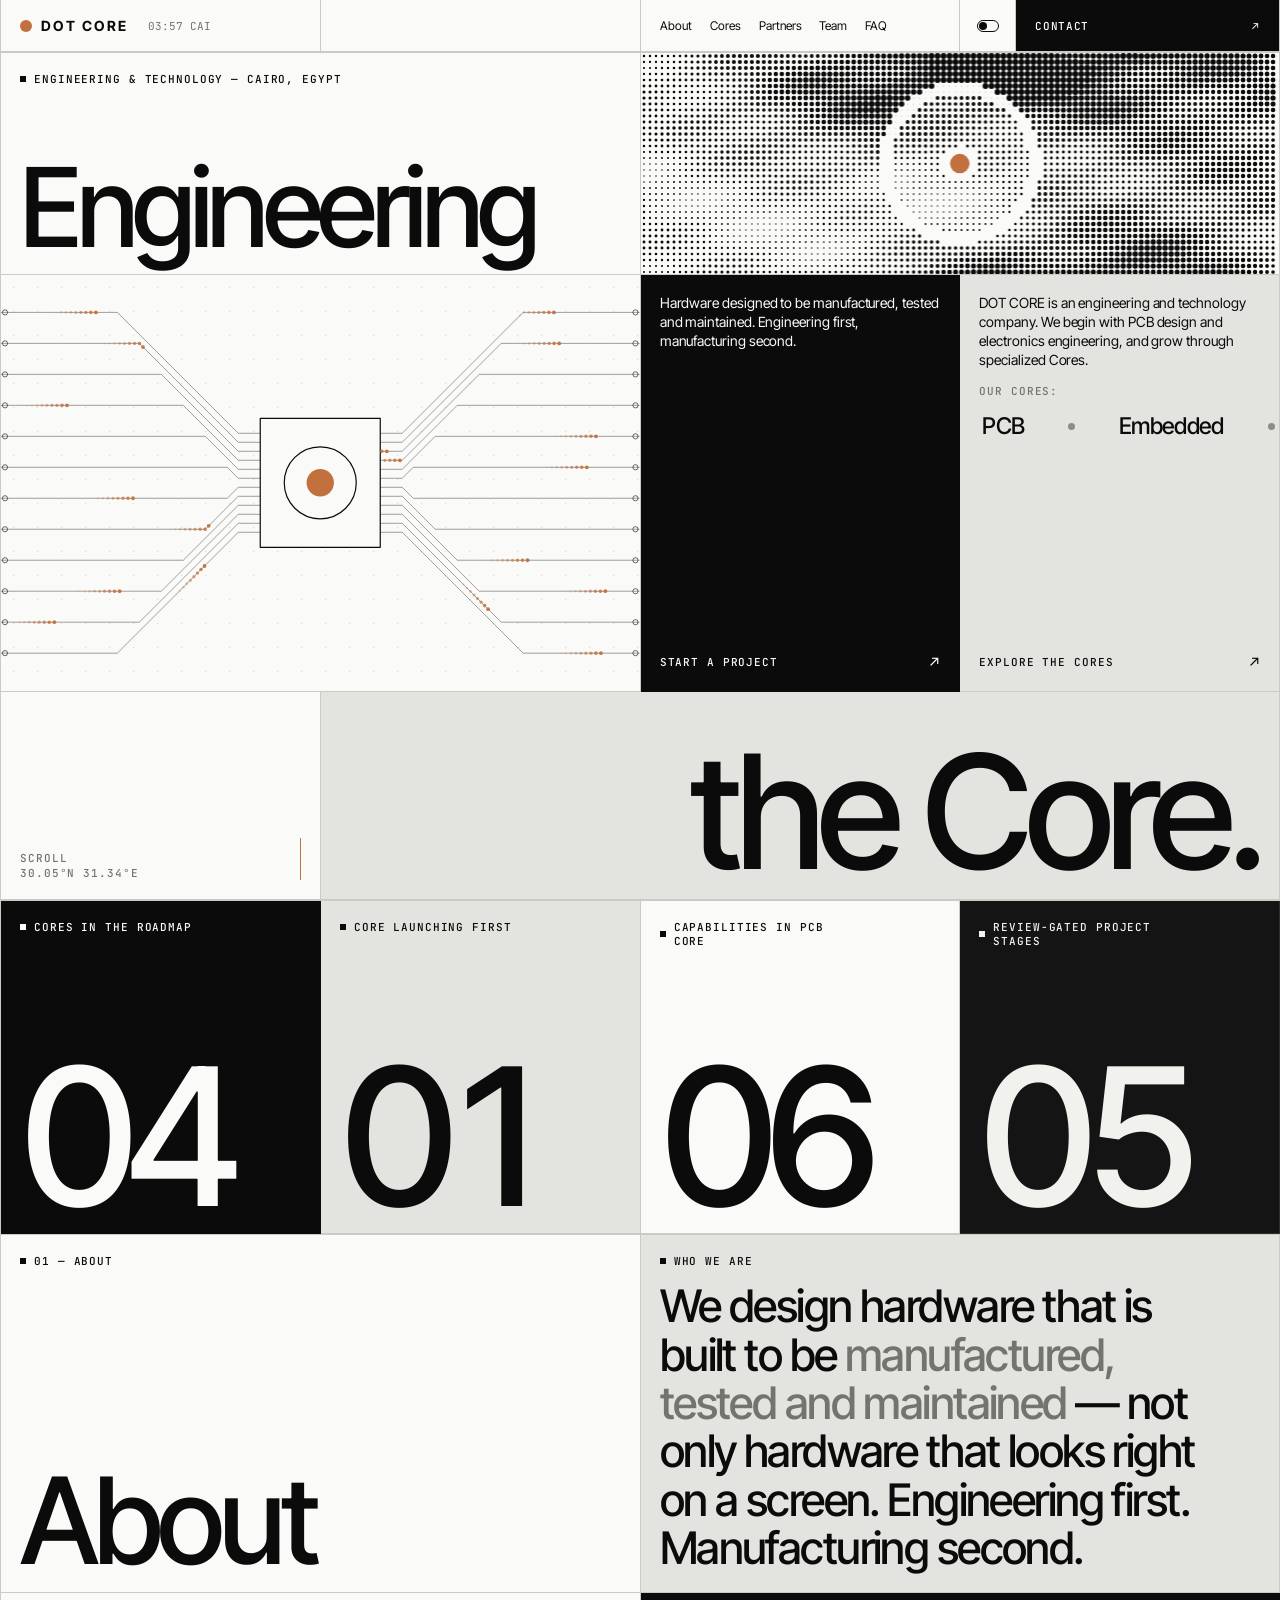
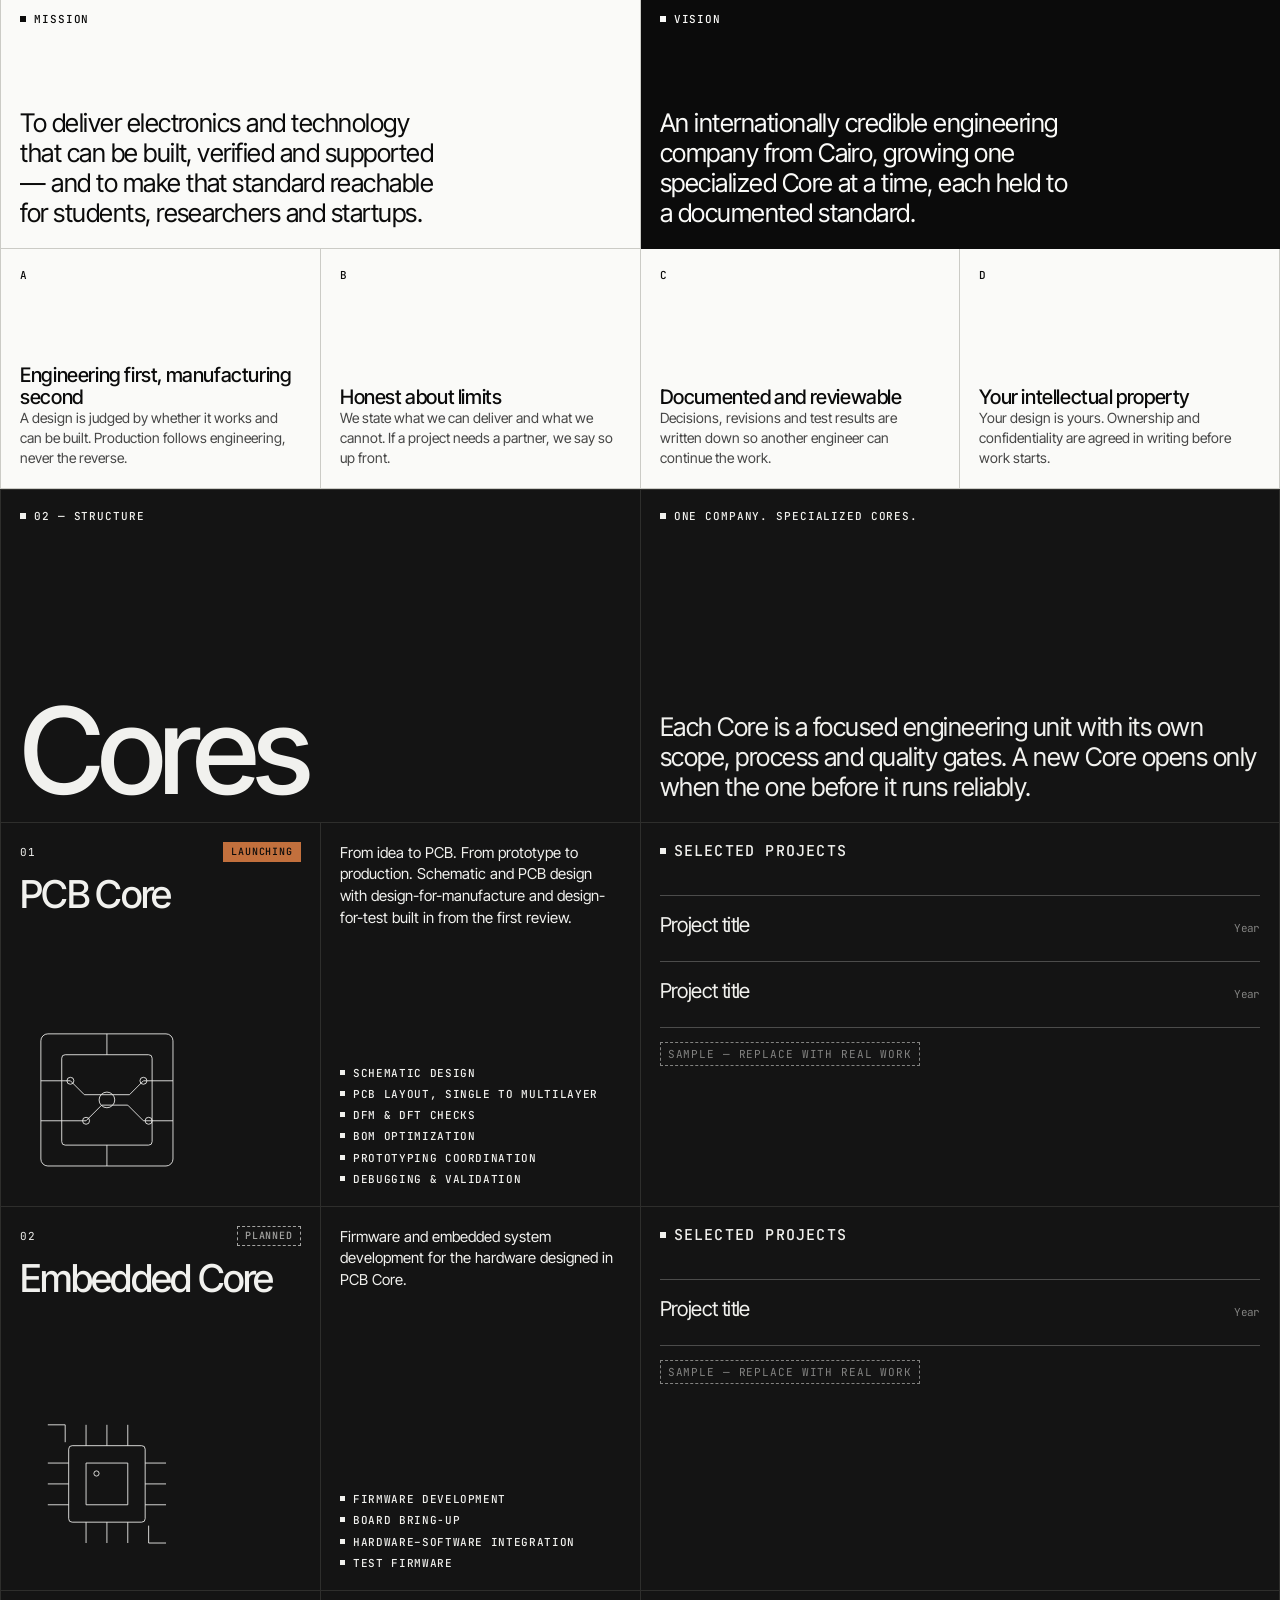
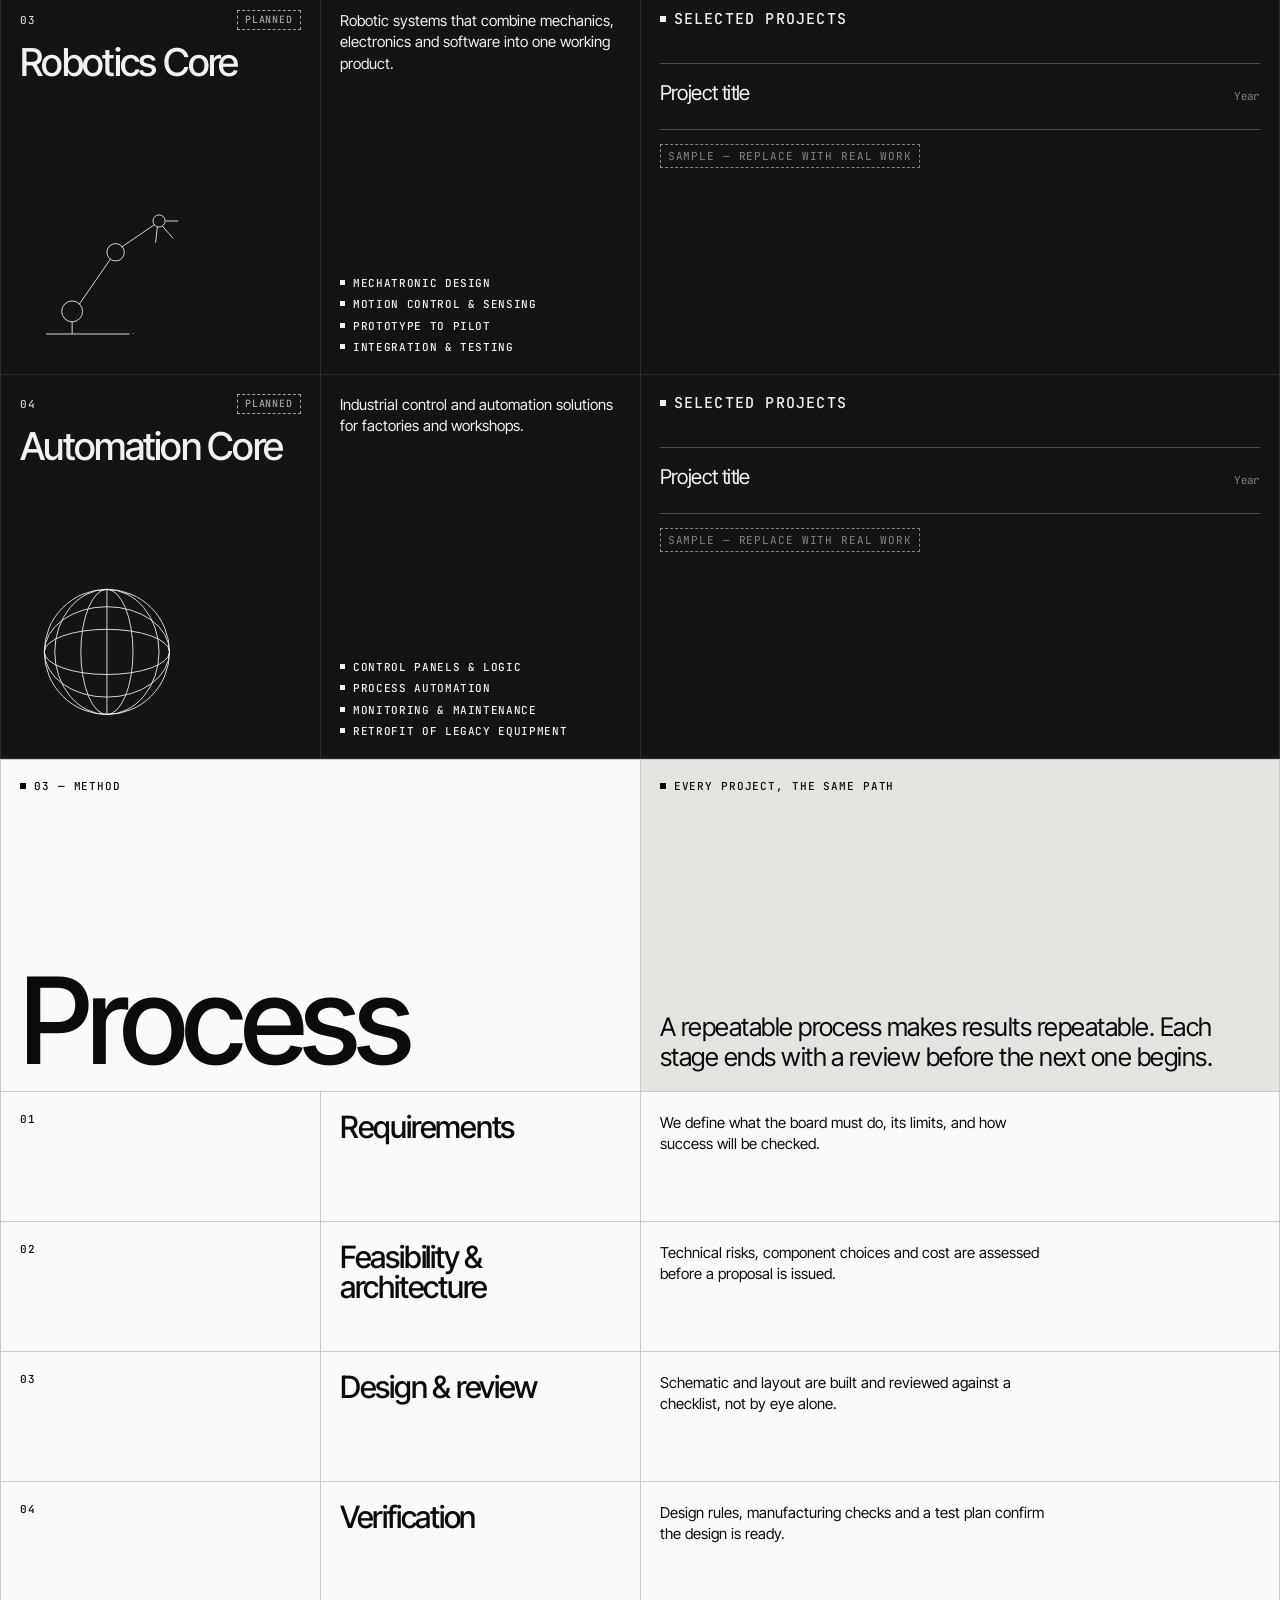
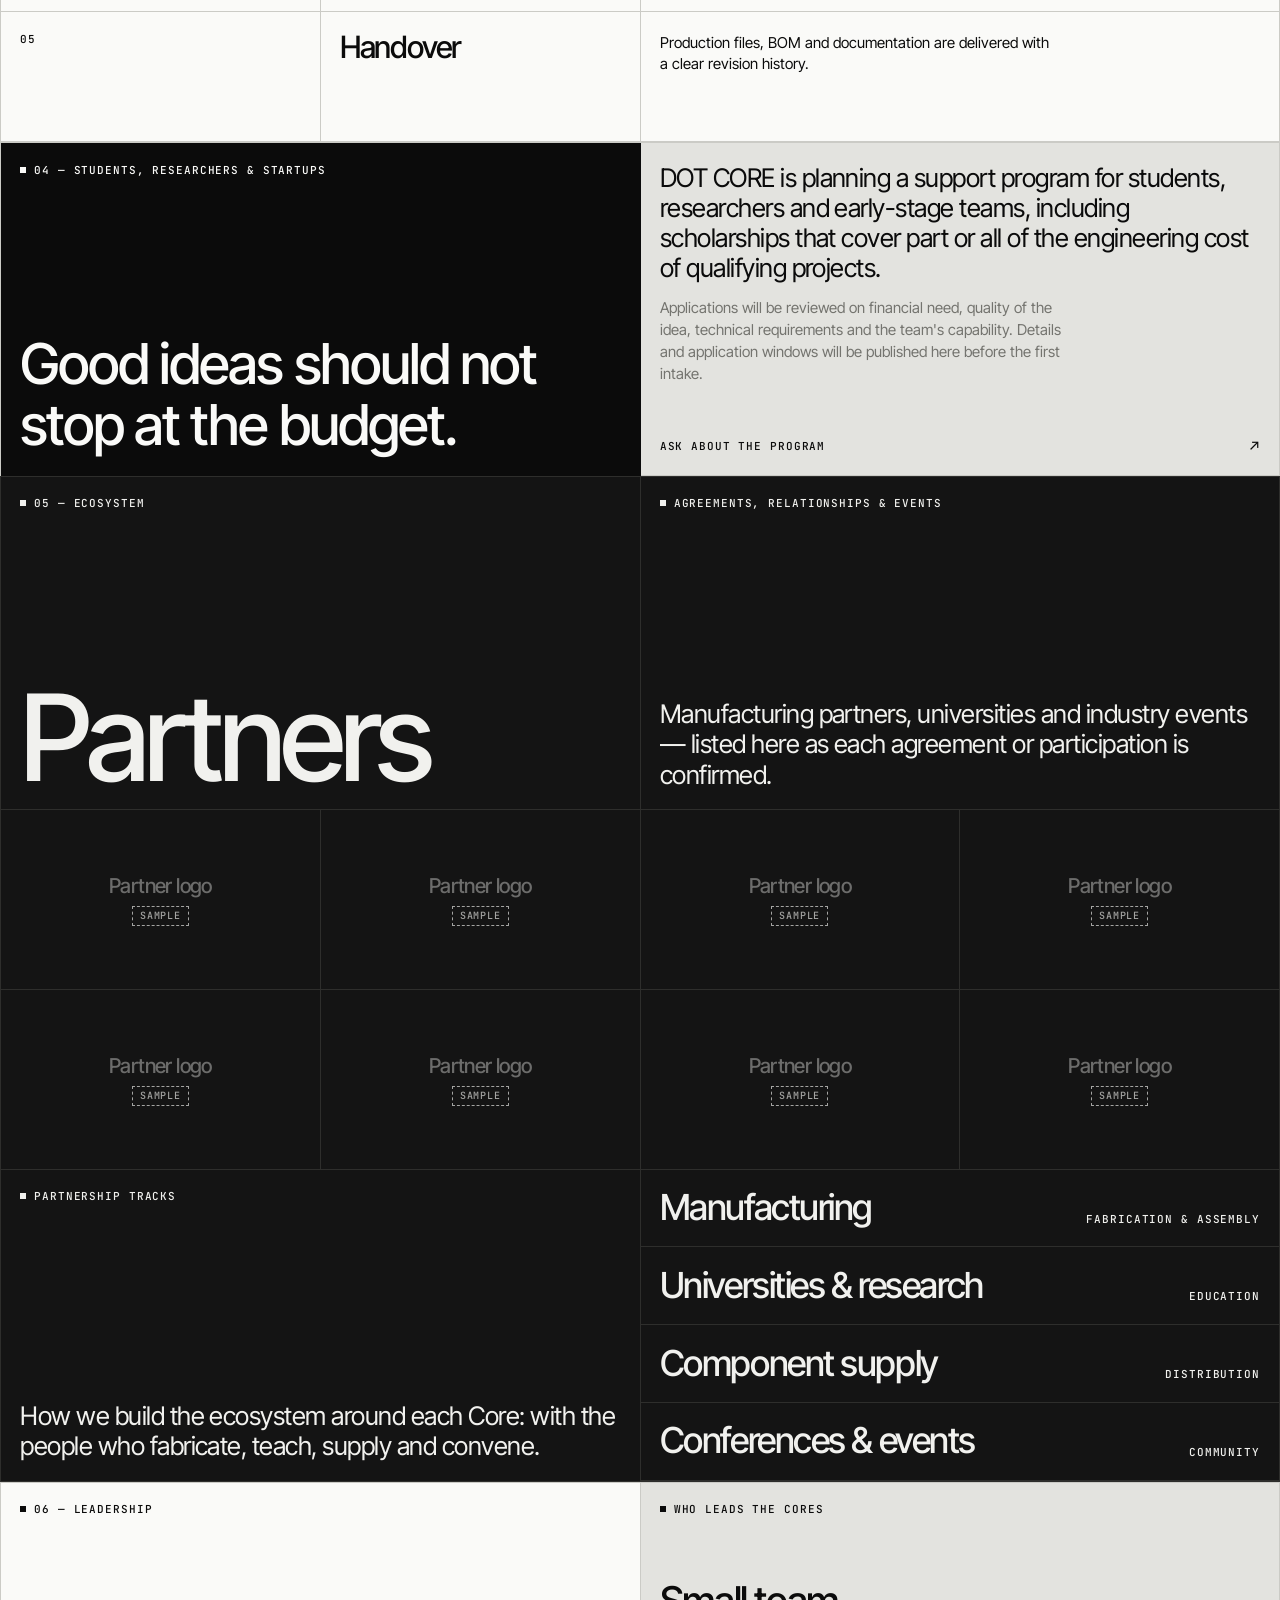
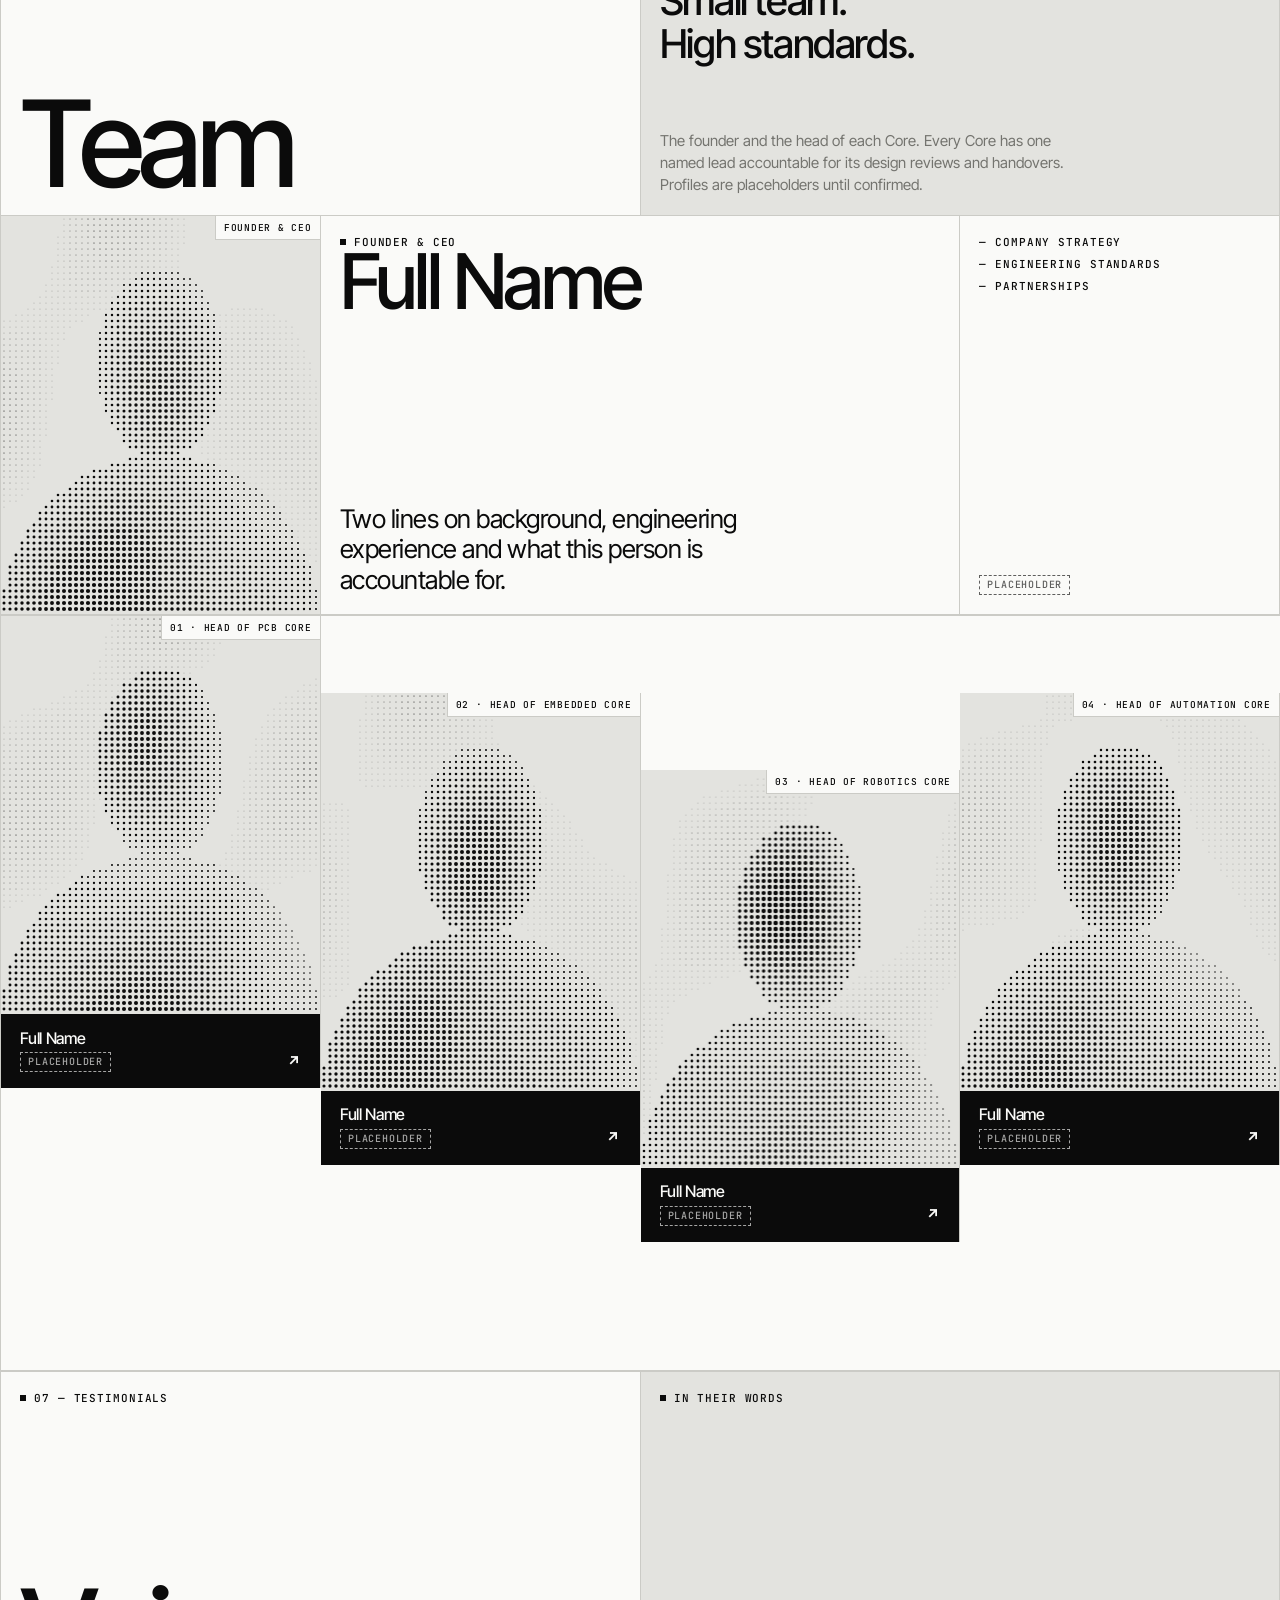
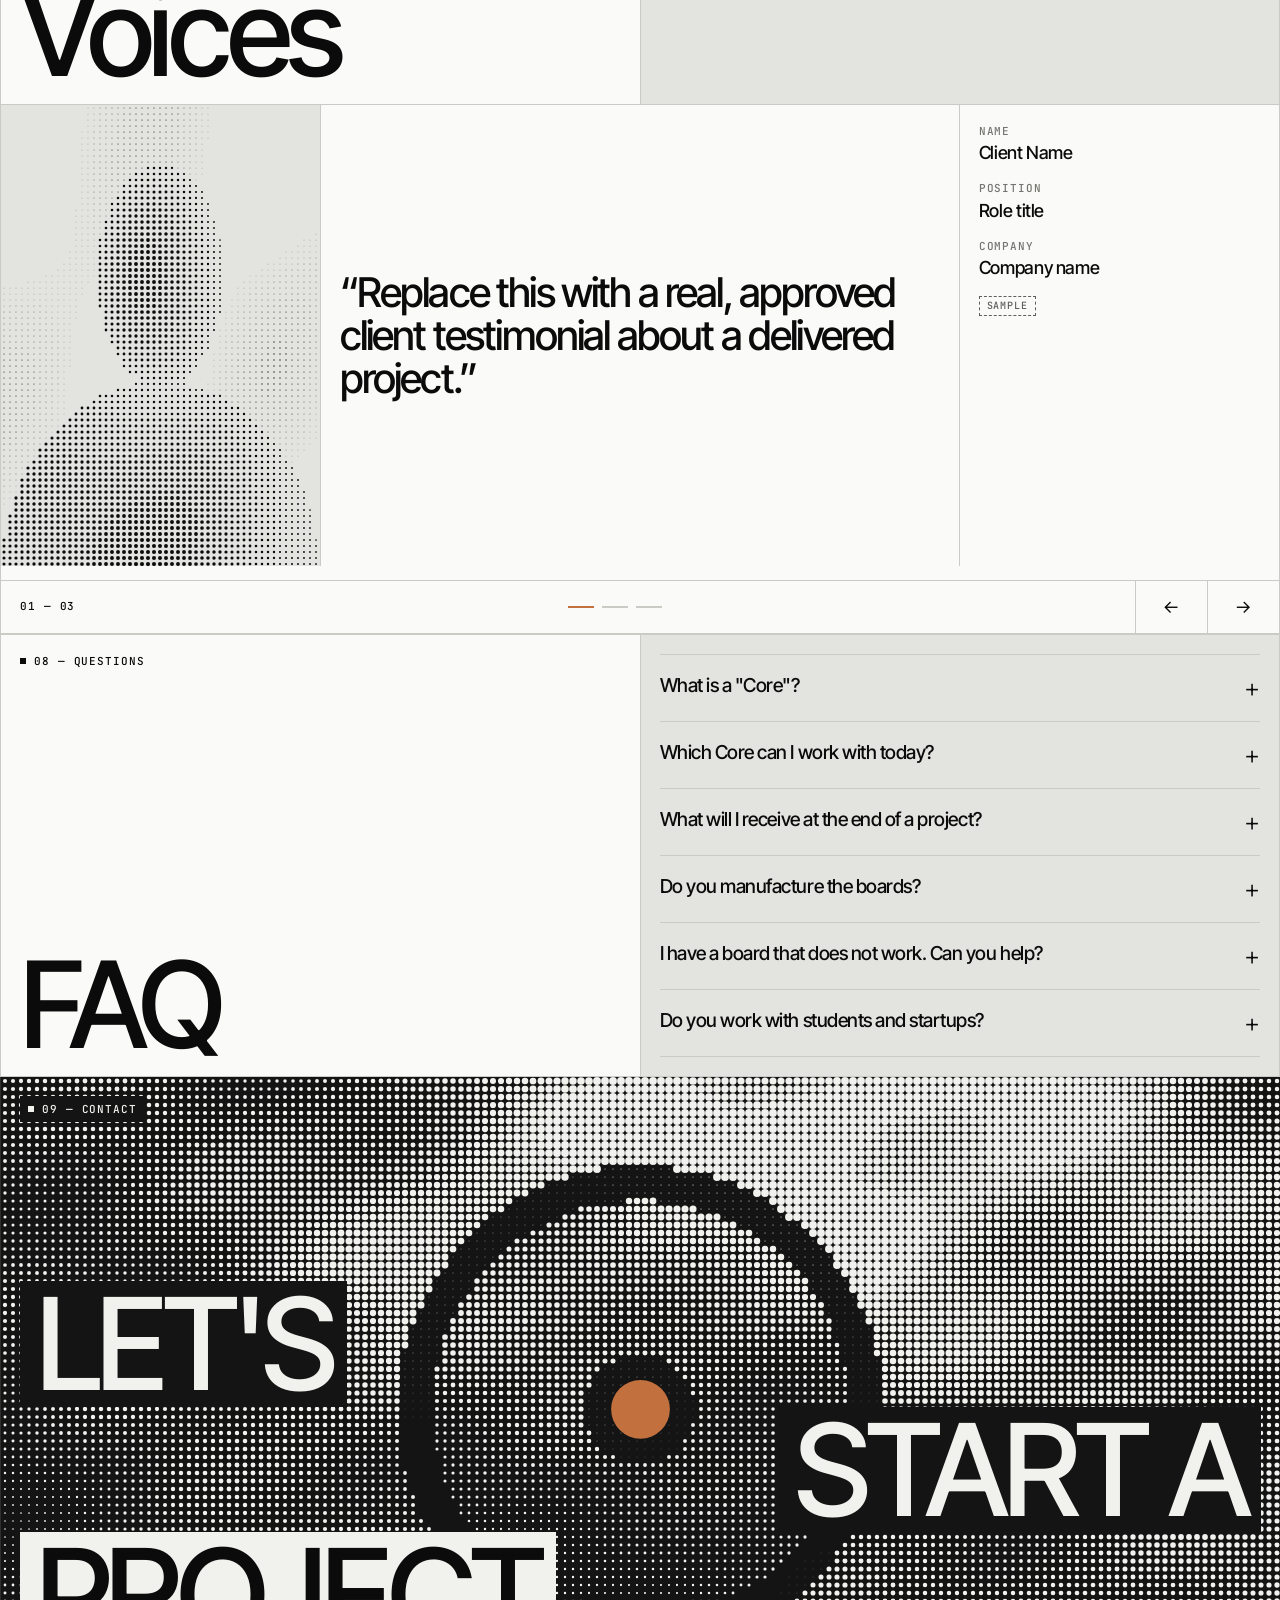
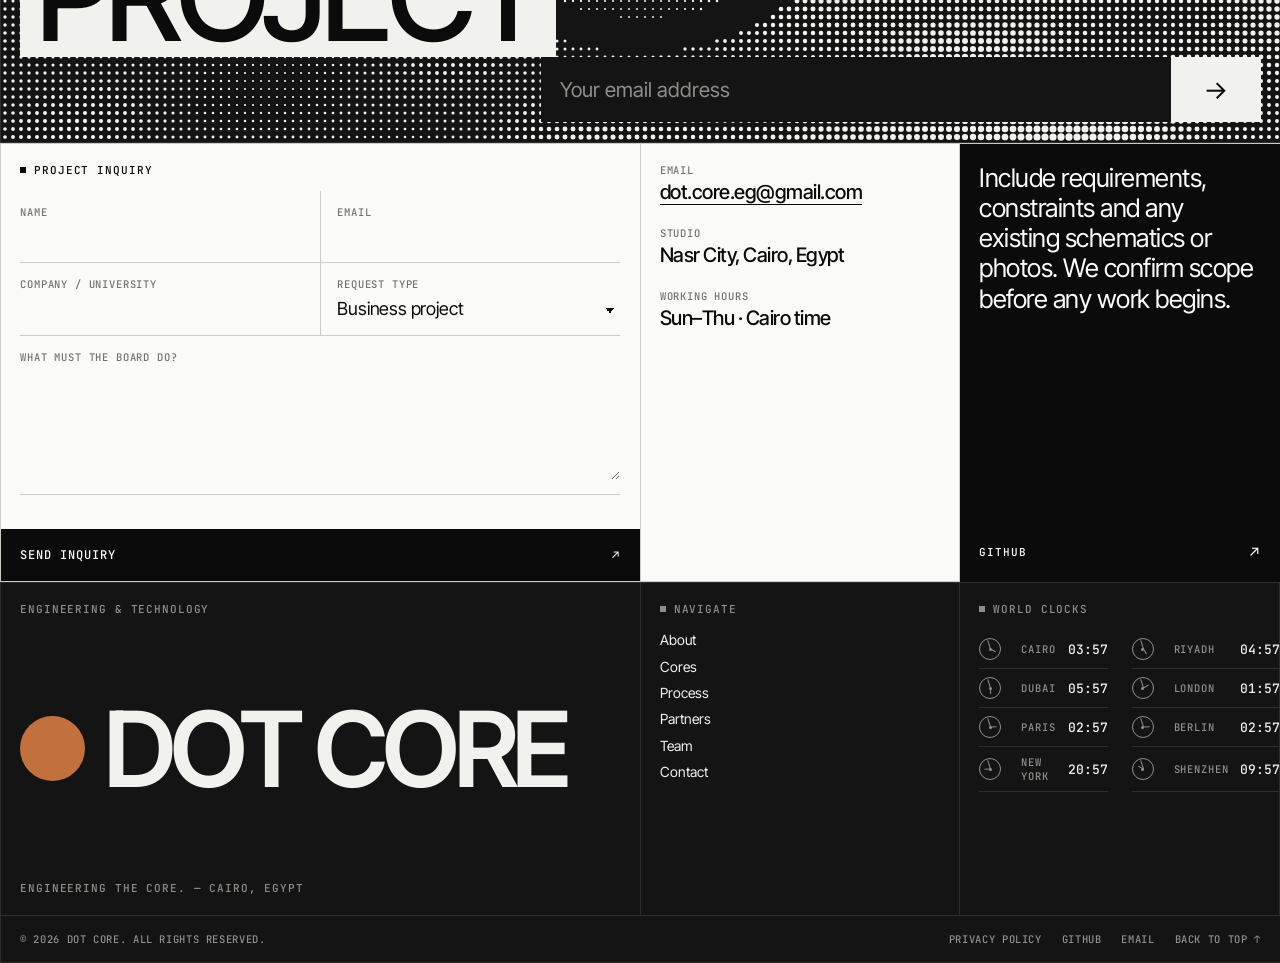
==== commit c7bcf180: "Add files via upload" ====
--- a/index.html
+++ b/index.html
@@ -70,7 +70,11 @@
     </div>
     <div class="c art hx-a1" aria-hidden="true"><canvas data-ht="field" data-step="6" data-seed="2" data-emblem="1"></canvas></div>
 
-    <div class="c art hx-a2" aria-hidden="true"><canvas data-ht="field" data-step="6" data-seed="7"></canvas></div>
+    <div class="c art hx-a2" aria-hidden="true">
+      <canvas data-ht="traces" data-seed="7"></canvas>
+      <!-- OPTIONAL real footage: drop a muted loop at assets/video/bench.mp4 and uncomment
+      <video class="bench" src="assets/video/bench.mp4" autoplay muted loop playsinline preload="metadata"></video> -->
+    </div>
     <div class="c inv hx-b1 between">
       <p class="hero__sub">Hardware designed to be manufactured, tested and maintained. Engineering first, manufacturing second.</p>
       <a class="cta-link" href="#contact">Start a project <b aria-hidden="true">↗</b></a>
@@ -263,15 +267,20 @@
 <!-- TEAM -->
 <section id="team">
   <div class="frame">
-    <div class="c s2 head-c"><p class="mono label rv">06 — People</p><h2 class="title"><span class="mask"><span>Team</span></span></h2></div>
-    <div class="c s2 head-c tint"><p class="mono label rv">Who you will work with</p><p class="big rv">Small team.<br>High standards.</p><p class="mute rv">Every project has a named engineer accountable for the design review and the handover. Profiles below are placeholders until the team is confirmed.</p></div>
+    <div class="c s2 head-c"><p class="mono label rv">06 — Leadership</p><h2 class="title"><span class="mask"><span>Team</span></span></h2></div>
+    <div class="c s2 head-c tint"><p class="mono label rv">Who leads the Cores</p><p class="big rv">Small team.<br>High standards.</p><p class="mute rv">The founder and the head of each Core. Every Core has one named lead accountable for its design reviews and handovers. Profiles are placeholders until confirmed.</p></div>
+  </div>
+  <div class="frame founder" data-placeholder>
+    <article class="c person"><div class="person__ph"><canvas data-ht="person" data-step="6" data-seed="8" aria-hidden="true"></canvas><span class="role">Founder &amp; CEO</span></div></article>
+    <div class="c s2 between"><div><p class="mono label">Founder &amp; CEO</p><p class="title" style="font-size:clamp(40px,6vw,110px)">Full Name</p></div><p class="lead" style="max-width:30ch">Two lines on background, engineering experience and what this person is accountable for.</p></div>
+    <div class="c between"><ul class="mono" style="display:flex;flex-direction:column;gap:8px"><li>— Company strategy</li><li>— Engineering standards</li><li>— Partnerships</li></ul><span class="chip chip--dash" style="align-self:flex-start">Placeholder</span></div>
   </div>
   <div class="team-wrap">
     <div class="frame team" data-placeholder>
-      <article class="c person"><div class="person__ph"><canvas data-ht="person" data-step="6" data-seed="1" aria-hidden="true"></canvas><span class="role">Founder &amp; CEO</span></div><div class="person__bar"><div><h3>Full Name</h3><span class="chip chip--dash" style="margin-top:6px">Placeholder</span></div><b aria-hidden="true">↗</b></div></article>
-      <article class="c person"><div class="person__ph"><canvas data-ht="person" data-step="6" data-seed="2" aria-hidden="true"></canvas><span class="role">PCB Design Lead</span></div><div class="person__bar"><div><h3>Full Name</h3><span class="chip chip--dash" style="margin-top:6px">Placeholder</span></div><b aria-hidden="true">↗</b></div></article>
-      <article class="c person"><div class="person__ph"><canvas data-ht="person" data-step="6" data-seed="3" aria-hidden="true"></canvas><span class="role">Embedded Engineer</span></div><div class="person__bar"><div><h3>Full Name</h3><span class="chip chip--dash" style="margin-top:6px">Placeholder</span></div><b aria-hidden="true">↗</b></div></article>
-      <article class="c person"><div class="person__ph"><canvas data-ht="person" data-step="6" data-seed="4" aria-hidden="true"></canvas><span class="role">Operations</span></div><div class="person__bar"><div><h3>Full Name</h3><span class="chip chip--dash" style="margin-top:6px">Placeholder</span></div><b aria-hidden="true">↗</b></div></article>
+      <article class="c person"><div class="person__ph"><canvas data-ht="person" data-step="6" data-seed="1" aria-hidden="true"></canvas><span class="role">01 · Head of PCB Core</span></div><div class="person__bar"><div><h3>Full Name</h3><span class="chip chip--dash" style="margin-top:6px">Placeholder</span></div><b aria-hidden="true">↗</b></div></article>
+      <article class="c person"><div class="person__ph"><canvas data-ht="person" data-step="6" data-seed="2" aria-hidden="true"></canvas><span class="role">02 · Head of Embedded Core</span></div><div class="person__bar"><div><h3>Full Name</h3><span class="chip chip--dash" style="margin-top:6px">Placeholder</span></div><b aria-hidden="true">↗</b></div></article>
+      <article class="c person"><div class="person__ph"><canvas data-ht="person" data-step="6" data-seed="3" aria-hidden="true"></canvas><span class="role">03 · Head of Robotics Core</span></div><div class="person__bar"><div><h3>Full Name</h3><span class="chip chip--dash" style="margin-top:6px">Placeholder</span></div><b aria-hidden="true">↗</b></div></article>
+      <article class="c person"><div class="person__ph"><canvas data-ht="person" data-step="6" data-seed="4" aria-hidden="true"></canvas><span class="role">04 · Head of Automation Core</span></div><div class="person__bar"><div><h3>Full Name</h3><span class="chip chip--dash" style="margin-top:6px">Placeholder</span></div><b aria-hidden="true">↗</b></div></article>
     </div>
   </div>
 </section>
--- a/assets/css/style.css
+++ b/assets/css/style.css
@@ -6,8 +6,10 @@
   --mono:"JetBrains Mono",ui-monospace,Menlo,Consolas,monospace;
   --nav:52px; --pad:clamp(14px,1.5vw,24px);
   --ease:cubic-bezier(.2,.8,.2,1);
+  --accent:#C2703D; /* copper: the conductor. Used only for what is live/active. */
 }
 [data-theme=dark]{
+  --accent:#D4814A;
   --bg:#0b0b0b; --ink:#f1f1ee; --grey:#1a1a19; --mid:#8d8d88; --line:#2b2b29;
   --inv-bg:#f1f1ee; --inv-fg:#0b0b0b;
 }
@@ -26,8 +28,8 @@
 /* ---------- type ---------- */
 .mono{font:500 11px/1.3 var(--mono);letter-spacing:.08em;text-transform:uppercase}
 .mute{color:var(--mid)}
-.display{font:500 clamp(56px,12.2vw,240px)/.86 var(--head);letter-spacing:-.065em}
-.title{font:500 clamp(56px,9.4vw,180px)/.86 var(--head);letter-spacing:-.06em}
+.display{font:500 clamp(56px,12.2vw,240px)/.86 var(--head);letter-spacing:-.05em}
+.title{font:500 clamp(56px,9.4vw,180px)/.86 var(--head);letter-spacing:-.045em}
 .lead{font:400 clamp(20px,2vw,32px)/1.18 var(--head);letter-spacing:-.02em}
 .big{font:500 clamp(26px,3.1vw,52px)/1.08 var(--head);letter-spacing:-.035em}
 .mask{display:block;overflow:hidden;padding-bottom:.2em;margin-bottom:-.2em}
@@ -448,3 +450,18 @@
   .slide blockquote{grid-column:2}
   .slide figcaption{grid-column:1/-1}
 }
+
+/* ===== accent: copper = live / active ===== */
+::selection{background:var(--accent);color:#0b0b0b}
+.brand__dot,.wordmark .brand__dot{background:var(--accent)}
+.chip--on,.corerow:hover .chip--on{background:var(--accent);color:#0b0b0b;border-color:var(--accent)}
+.dots button[aria-current=true]{background:var(--accent)}
+.scrollcue i{background:var(--accent)}
+.field:focus-within{box-shadow:inset 0 -2px 0 var(--accent)}
+.quick button:hover{background:var(--accent);color:#0b0b0b}
+.copy:hover{background:var(--accent);color:#0b0b0b;border-color:var(--accent)}
+.bench{position:absolute;inset:0;width:100%;height:100%;object-fit:cover;filter:grayscale(1) contrast(1.15)}
+.founder .person{border-bottom:1px solid var(--line)}
+.founder .person__ph{aspect-ratio:4/5}
+@media(max-width:1000px){.founder>.s2{grid-column:span 1}.founder>.c:last-child{grid-column:span 2}}
+@media(max-width:640px){.founder>.c{grid-column:1!important}}
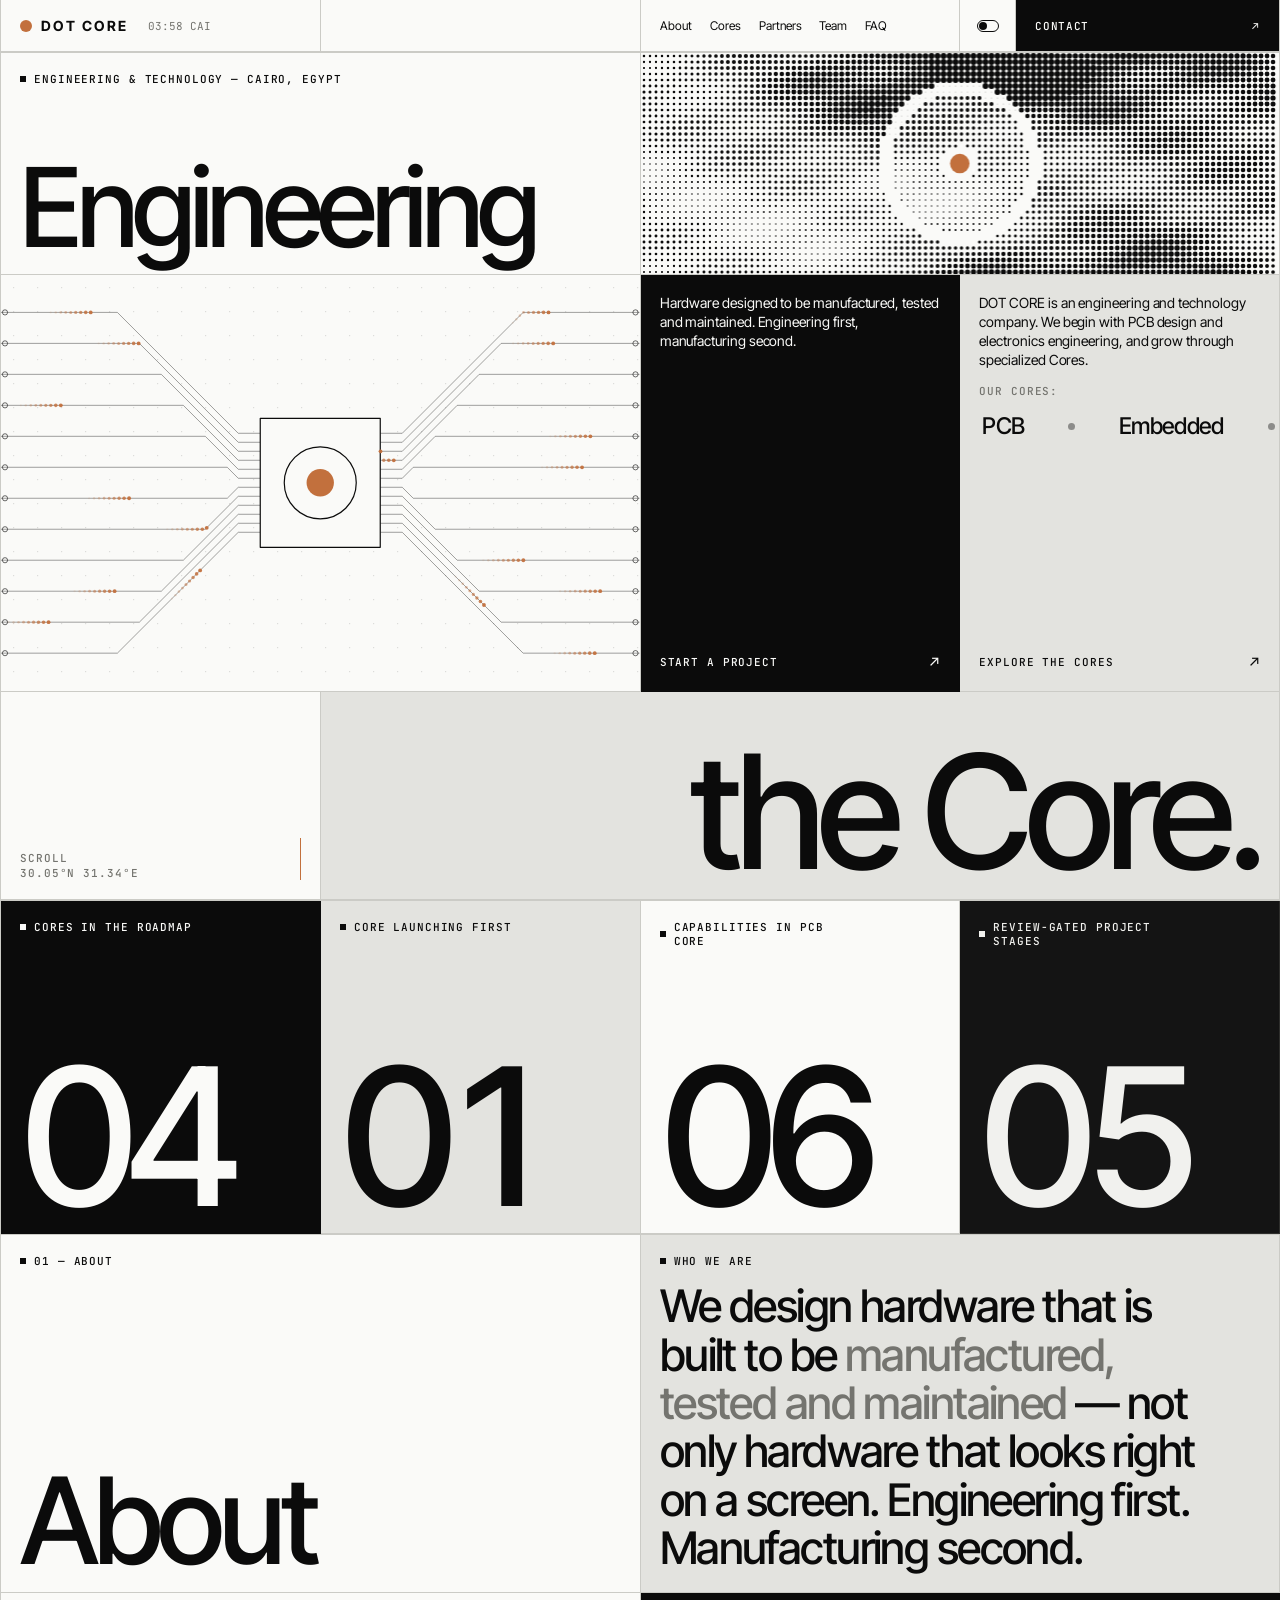
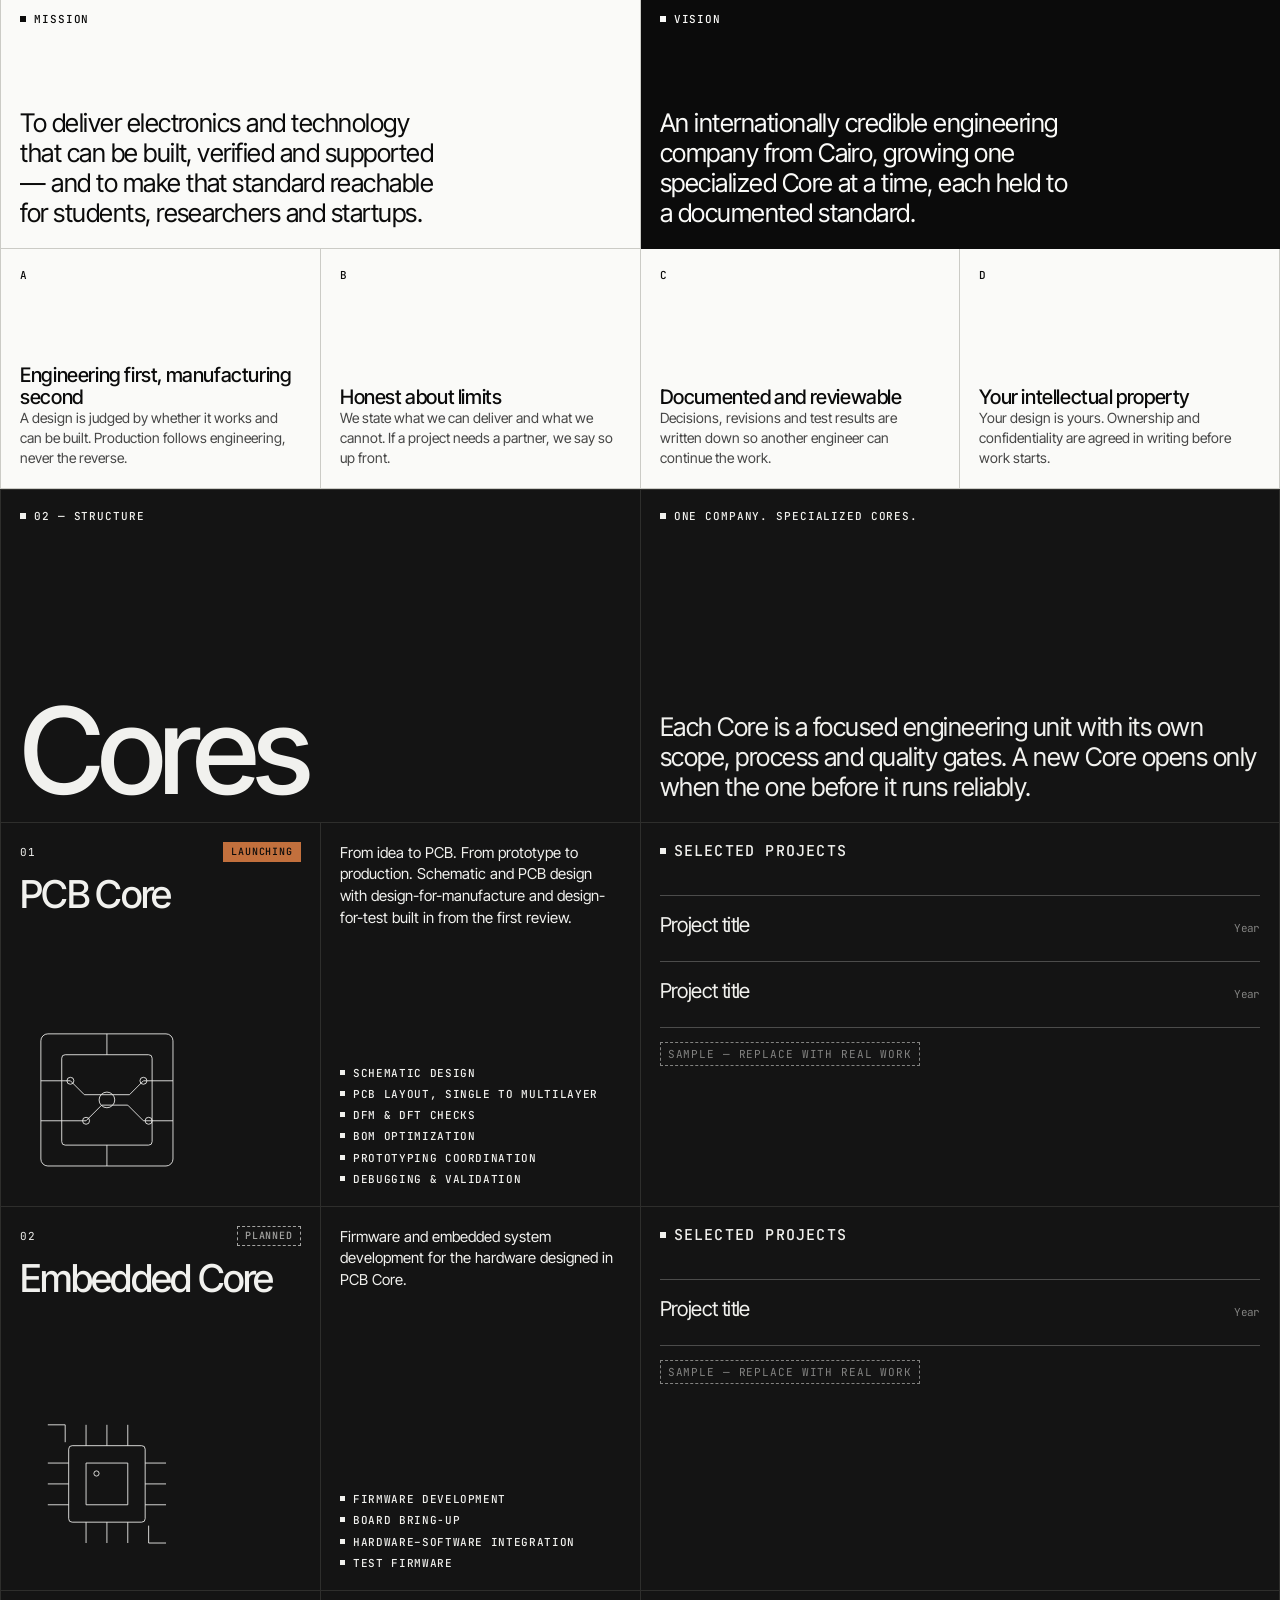
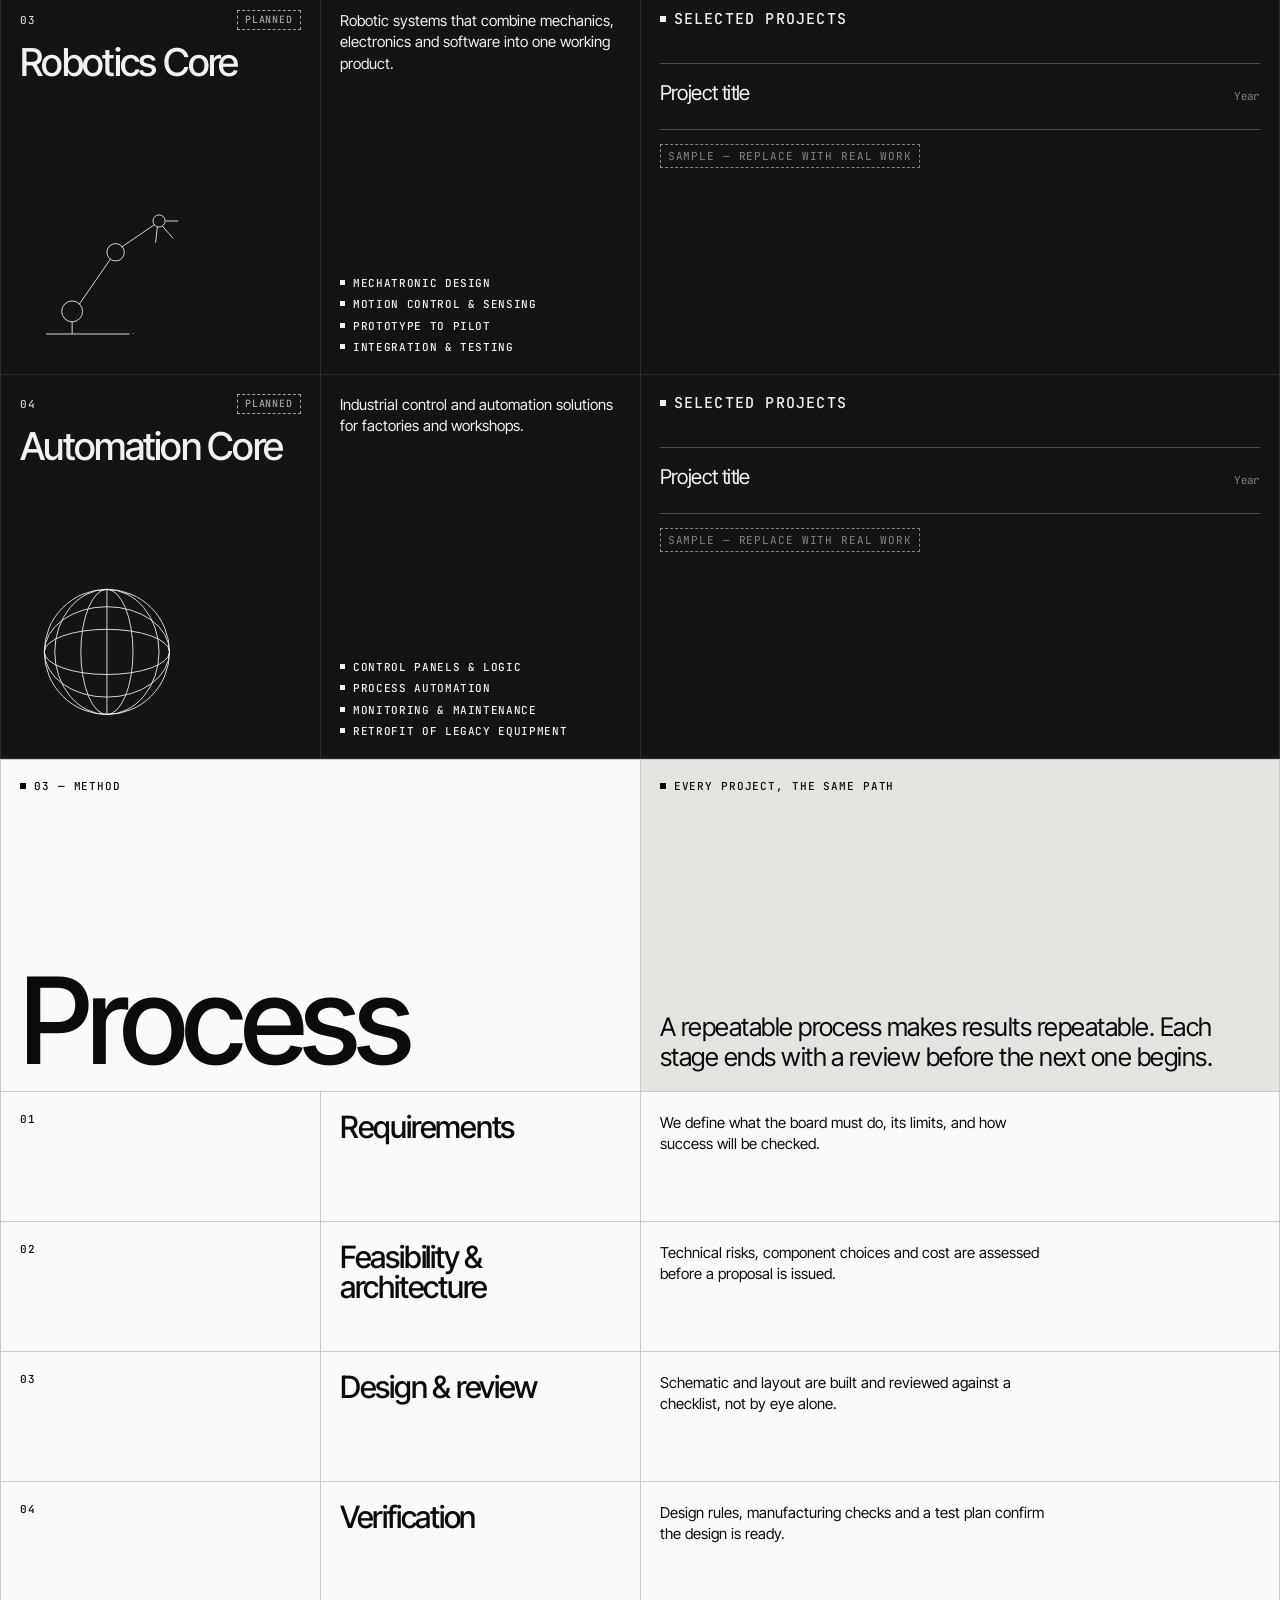
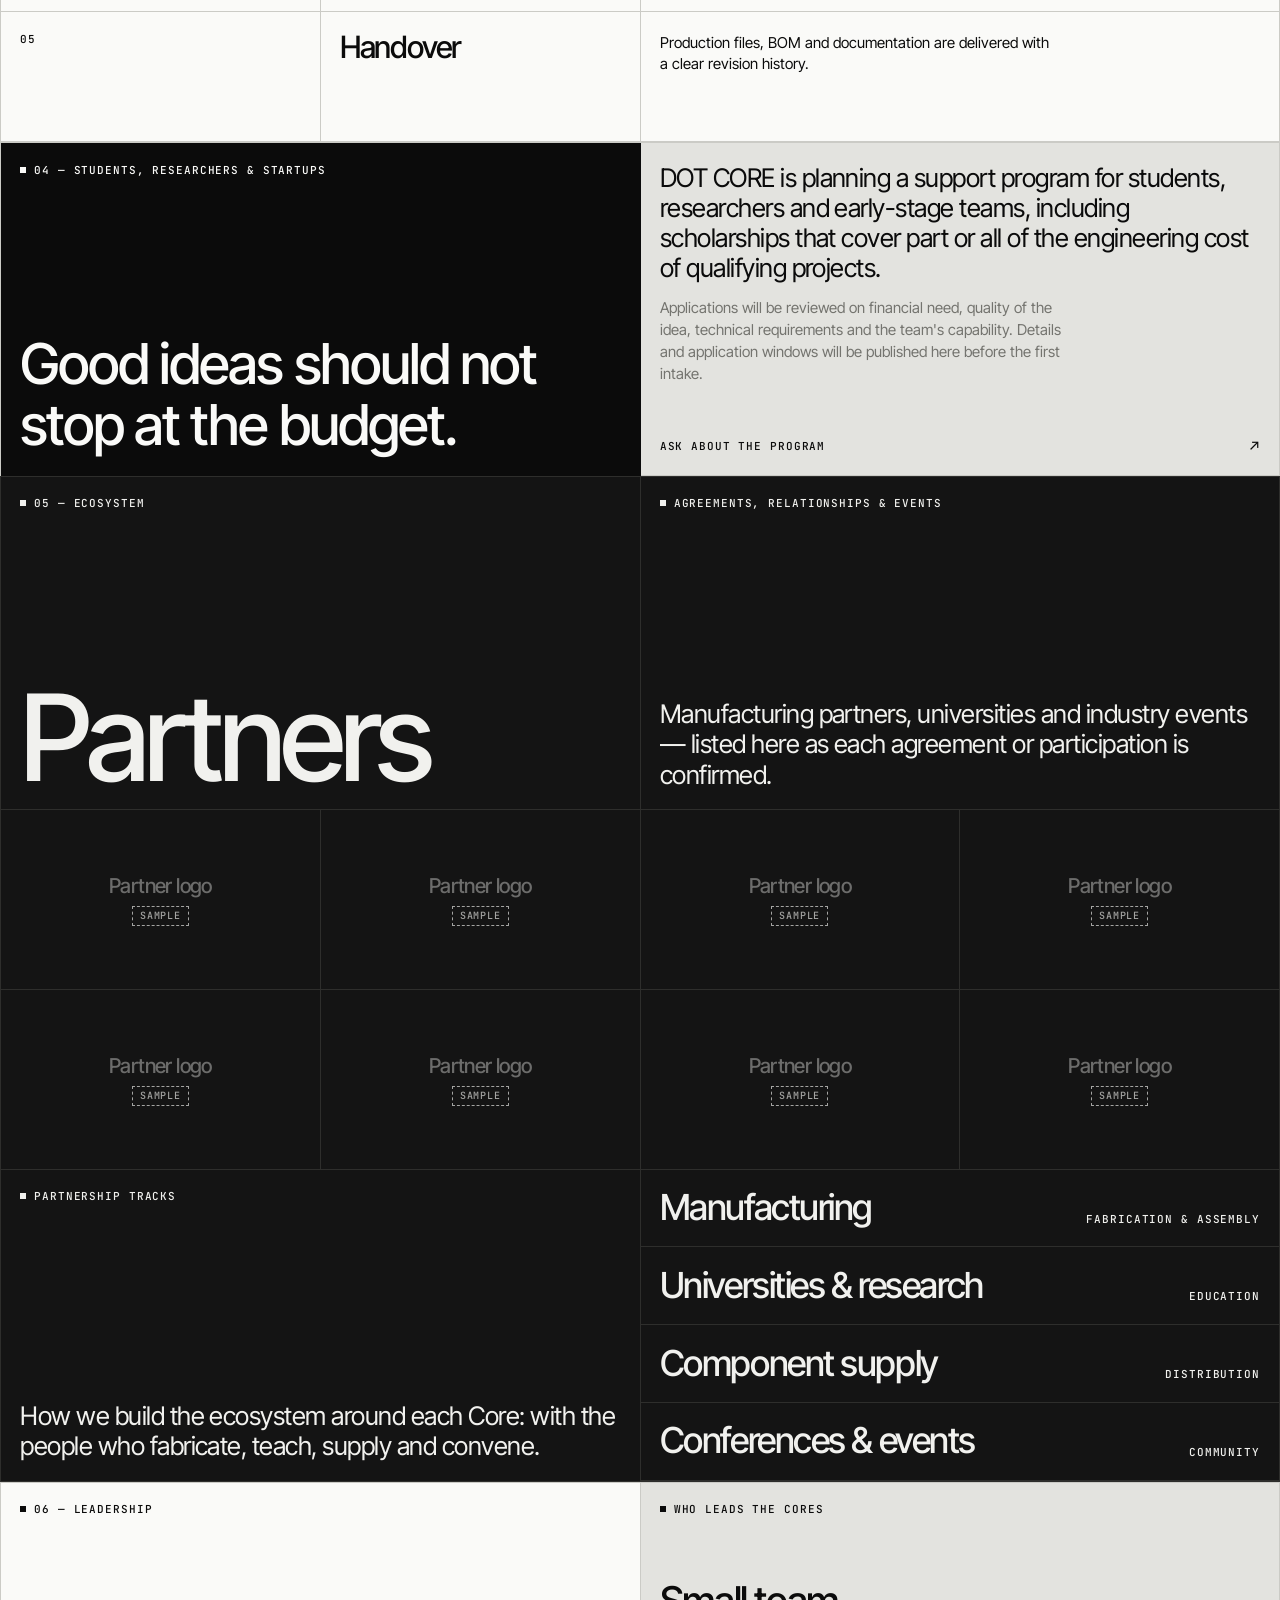
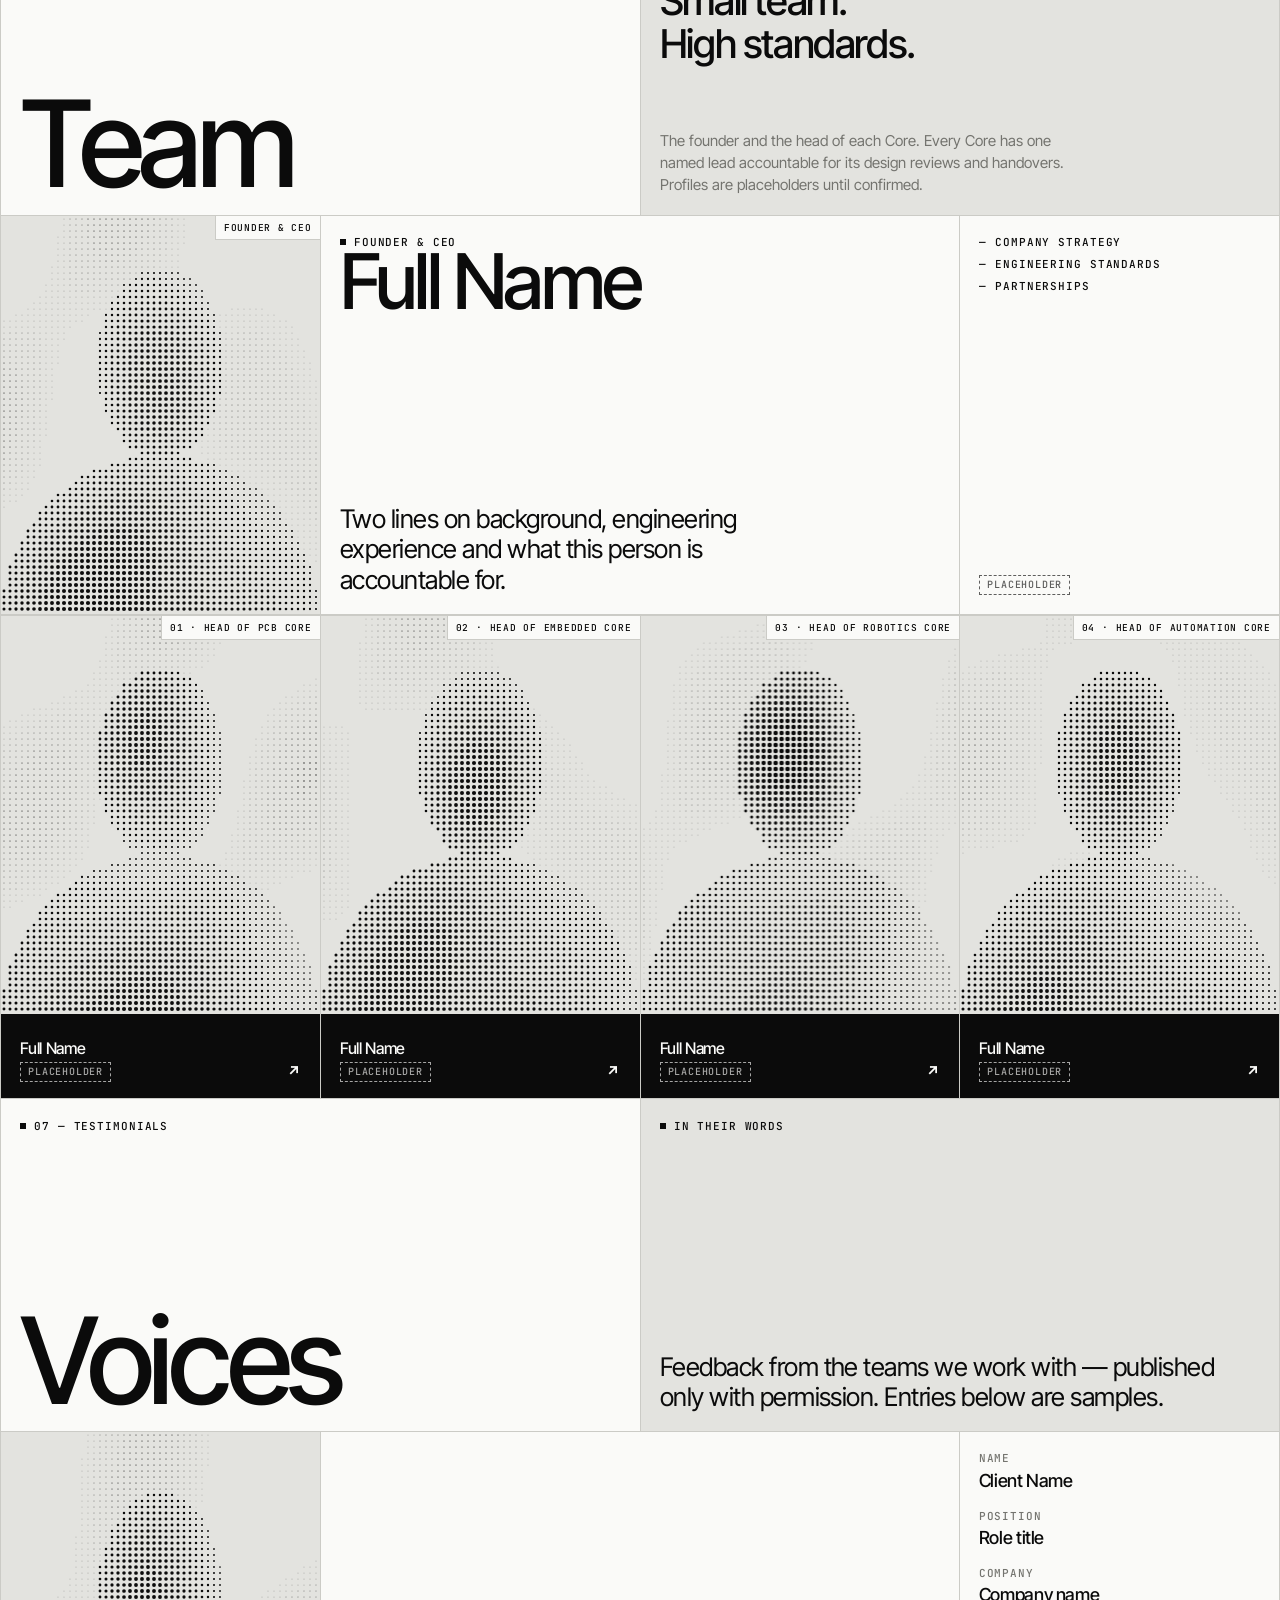
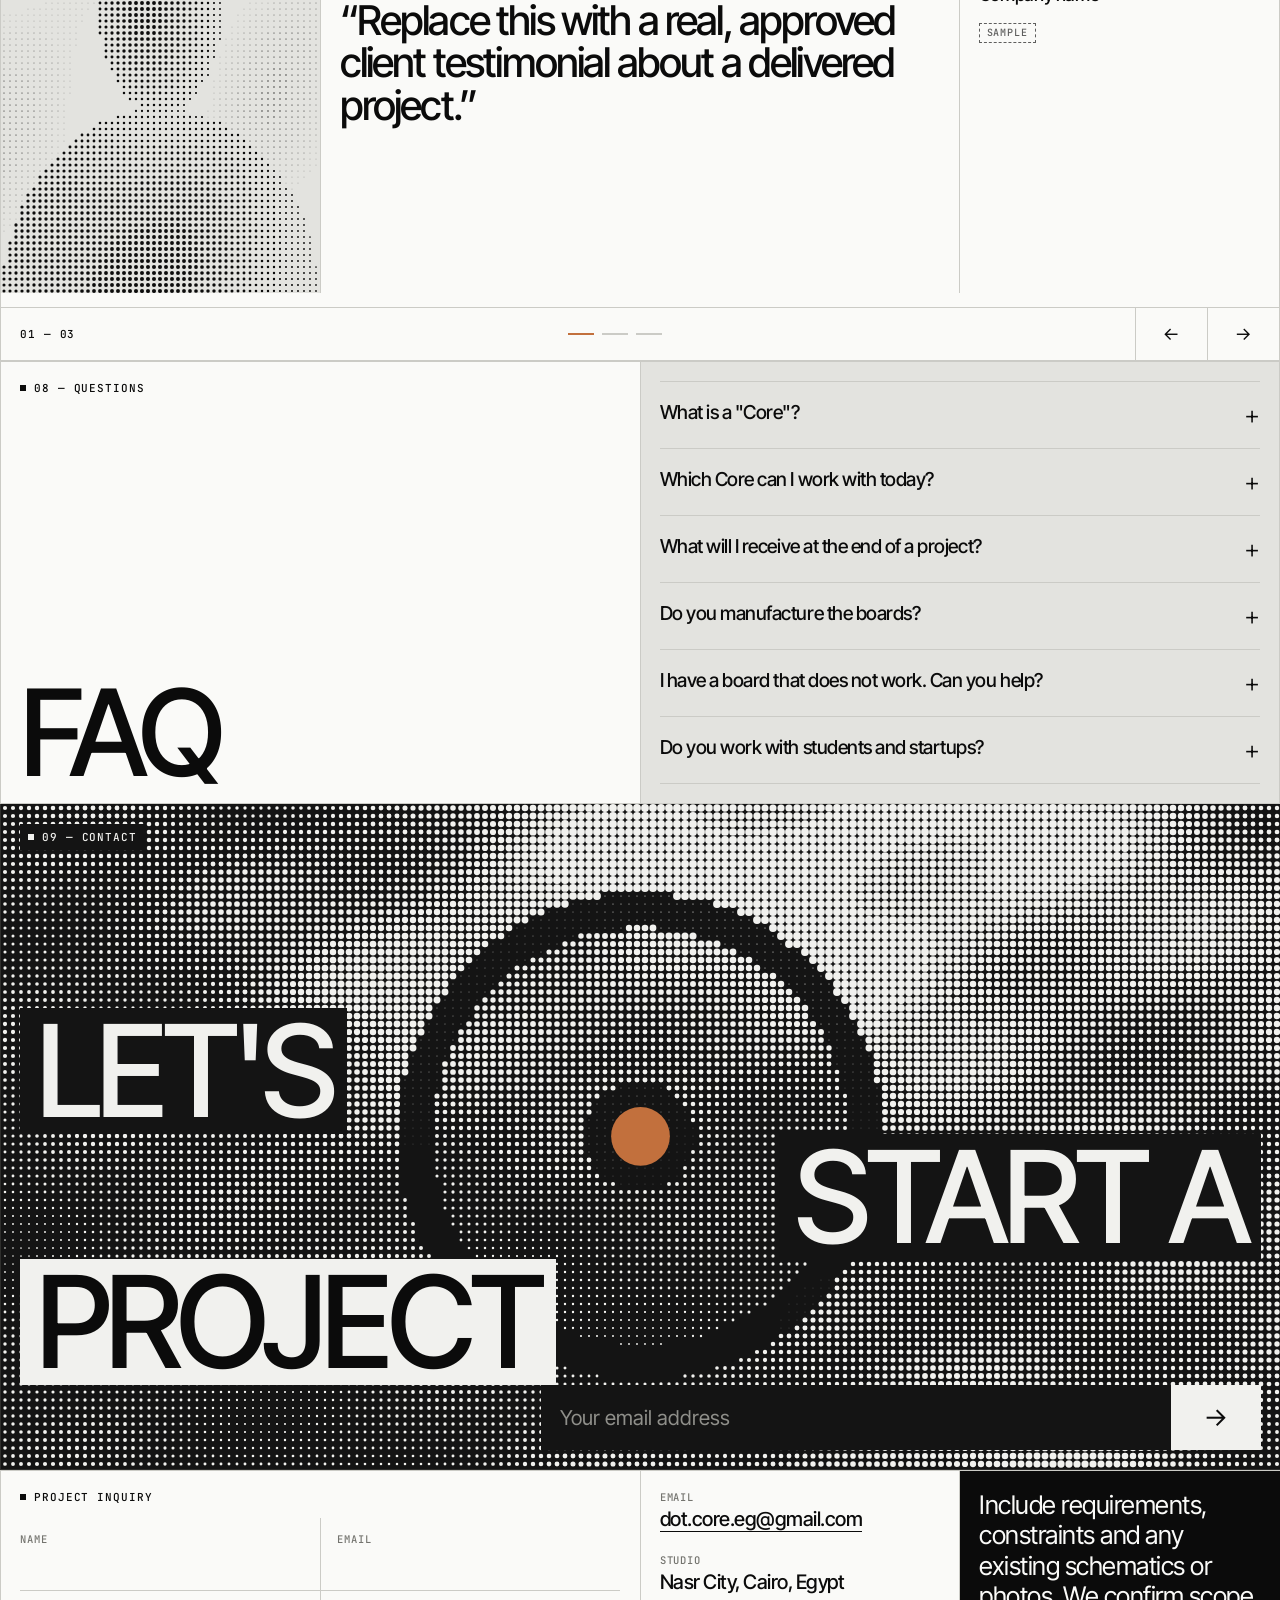
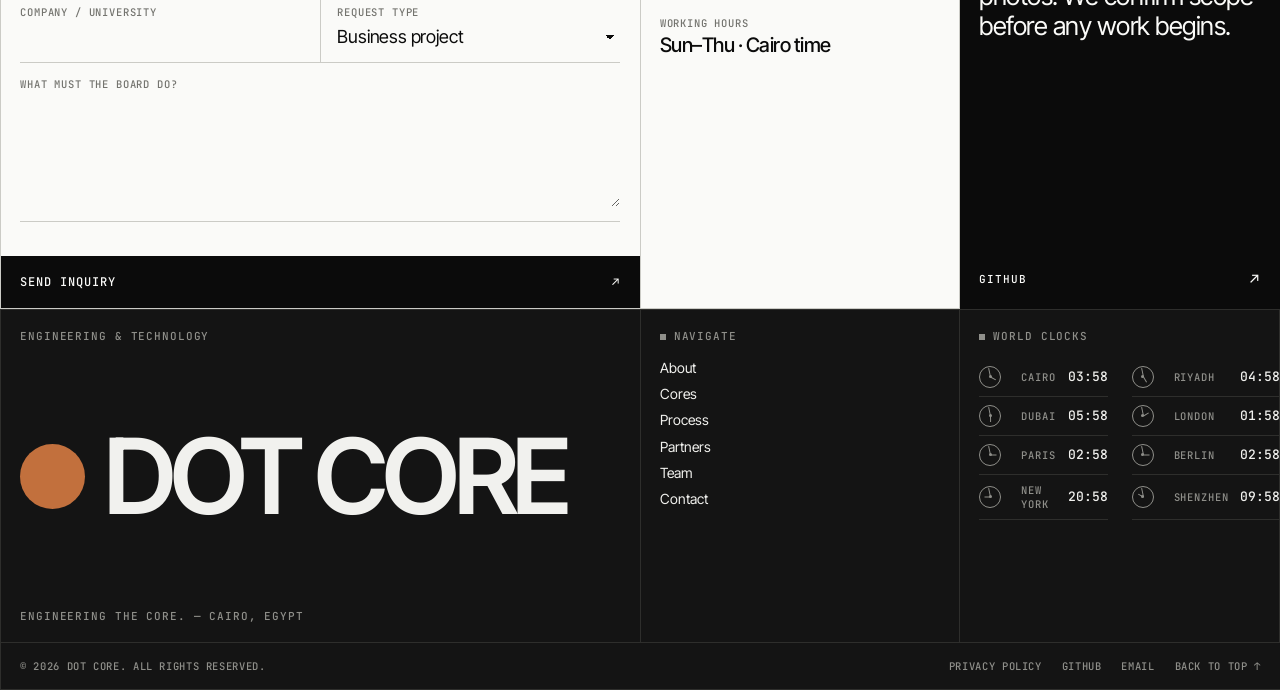
==== commit 0bf14285: "Add files via upload" ====
--- a/index.html
+++ b/index.html
@@ -72,8 +72,7 @@
 
     <div class="c art hx-a2" aria-hidden="true">
       <canvas data-ht="traces" data-seed="7"></canvas>
-      <!-- OPTIONAL real footage: drop a muted loop at assets/video/bench.mp4 and uncomment
-      <video class="bench" src="assets/video/bench.mp4" autoplay muted loop playsinline preload="metadata"></video> -->
+      <video src="assets/video/hero.mp4" autoplay muted loop playsinline preload="metadata" aria-hidden="true"></video>
     </div>
     <div class="c inv hx-b1 between">
       <p class="hero__sub">Hardware designed to be manufactured, tested and maintained. Engineering first, manufacturing second.</p>
--- a/assets/css/style.css
+++ b/assets/css/style.css
@@ -173,16 +173,16 @@
 .team{align-items:start}
 .person{padding:0;gap:0;border-bottom:0}
 .person:nth-child(1){margin-top:0}
-.person:nth-child(2){margin-top:clamp(40px,6vw,110px)}
-.person:nth-child(3){margin-top:clamp(80px,12vw,220px)}
-.person:nth-child(4){margin-top:clamp(40px,6vw,110px)}
+.person:nth-child(2){margin-top:0}
+.person:nth-child(3){margin-top:0}
+.person:nth-child(4){margin-top:0}
 .person__ph{aspect-ratio:4/5;position:relative;overflow:hidden;color:var(--ink);background:var(--grey)}
 .person__ph canvas{position:absolute;inset:0;width:100%;height:100%;transition:transform 1.2s var(--ease)}
 .person:hover canvas{transform:scale(1.06)}
 .person .role{position:absolute;top:0;right:0;background:var(--bg);color:var(--ink);padding:5px 8px;font:500 9.5px var(--mono);letter-spacing:.08em;text-transform:uppercase;z-index:2;border-left:1px solid var(--line);border-bottom:1px solid var(--line)}
 .person__bar{display:flex;justify-content:space-between;align-items:flex-end;padding:14px var(--pad) 16px;background:var(--inv-bg);color:var(--inv-fg);min-height:74px;transition:background .3s}
 .person__bar h3{font:500 16px/1.05 var(--head);letter-spacing:-.02em}
-.team-wrap{padding-bottom:clamp(60px,10vw,200px);border-bottom:1px solid var(--line);border-left:1px solid var(--line)}
+.team-wrap{padding-bottom:0;border-bottom:1px solid var(--line);border-left:1px solid var(--line)}
 .team-wrap .frame{border-left:0}
 
 /* ---------- voices ---------- */
@@ -285,8 +285,6 @@
   .slide blockquote{grid-column:1/-1}
   .slide figcaption{grid-column:1/-1}
   .person:nth-child(n){margin-top:0}
-  .person:nth-child(even){margin-top:60px}
-  .team-wrap{padding-bottom:60px}
   .corerow .c:nth-child(n+3){min-height:200px}
 }
 @media(max-width:640px){
@@ -298,7 +296,6 @@
   .field:nth-child(n):not(.full){padding-left:0;padding-right:0;border-left:0}
   .team.frame{grid-template-columns:1fr 1fr}
   .team .person{grid-column:auto}
-  .person:nth-child(even){margin-top:40px}
   .person .role{font-size:8.5px}
   .person__bar{padding:10px 10px 12px;min-height:62px}
   .person__bar h3{font-size:13px}
@@ -465,3 +462,15 @@
 .founder .person__ph{aspect-ratio:4/5}
 @media(max-width:1000px){.founder>.s2{grid-column:span 1}.founder>.c:last-child{grid-column:span 2}}
 @media(max-width:640px){.founder>.c{grid-column:1!important}}
+
+/* team: one aligned row */
+.team.frame{align-items:stretch}
+.team .person{display:flex;flex-direction:column}
+.team .person__ph{flex:0 0 auto}
+.team .person__bar{margin-top:auto;min-height:84px}
+.person:hover .person__bar{background:var(--inv-bg);color:var(--inv-fg)}
+.team-wrap{border-bottom:0}
+/* hero video: appears only if assets/video/hero.mp4 exists and can play */
+.hx-a2 video{position:absolute;inset:0;width:100%;height:100%;object-fit:cover;opacity:0;transition:opacity 1s;filter:grayscale(1) contrast(1.15) brightness(.85)}
+.hx-a2.has-video video{opacity:1}
+.hx-a2.has-video canvas{opacity:0}
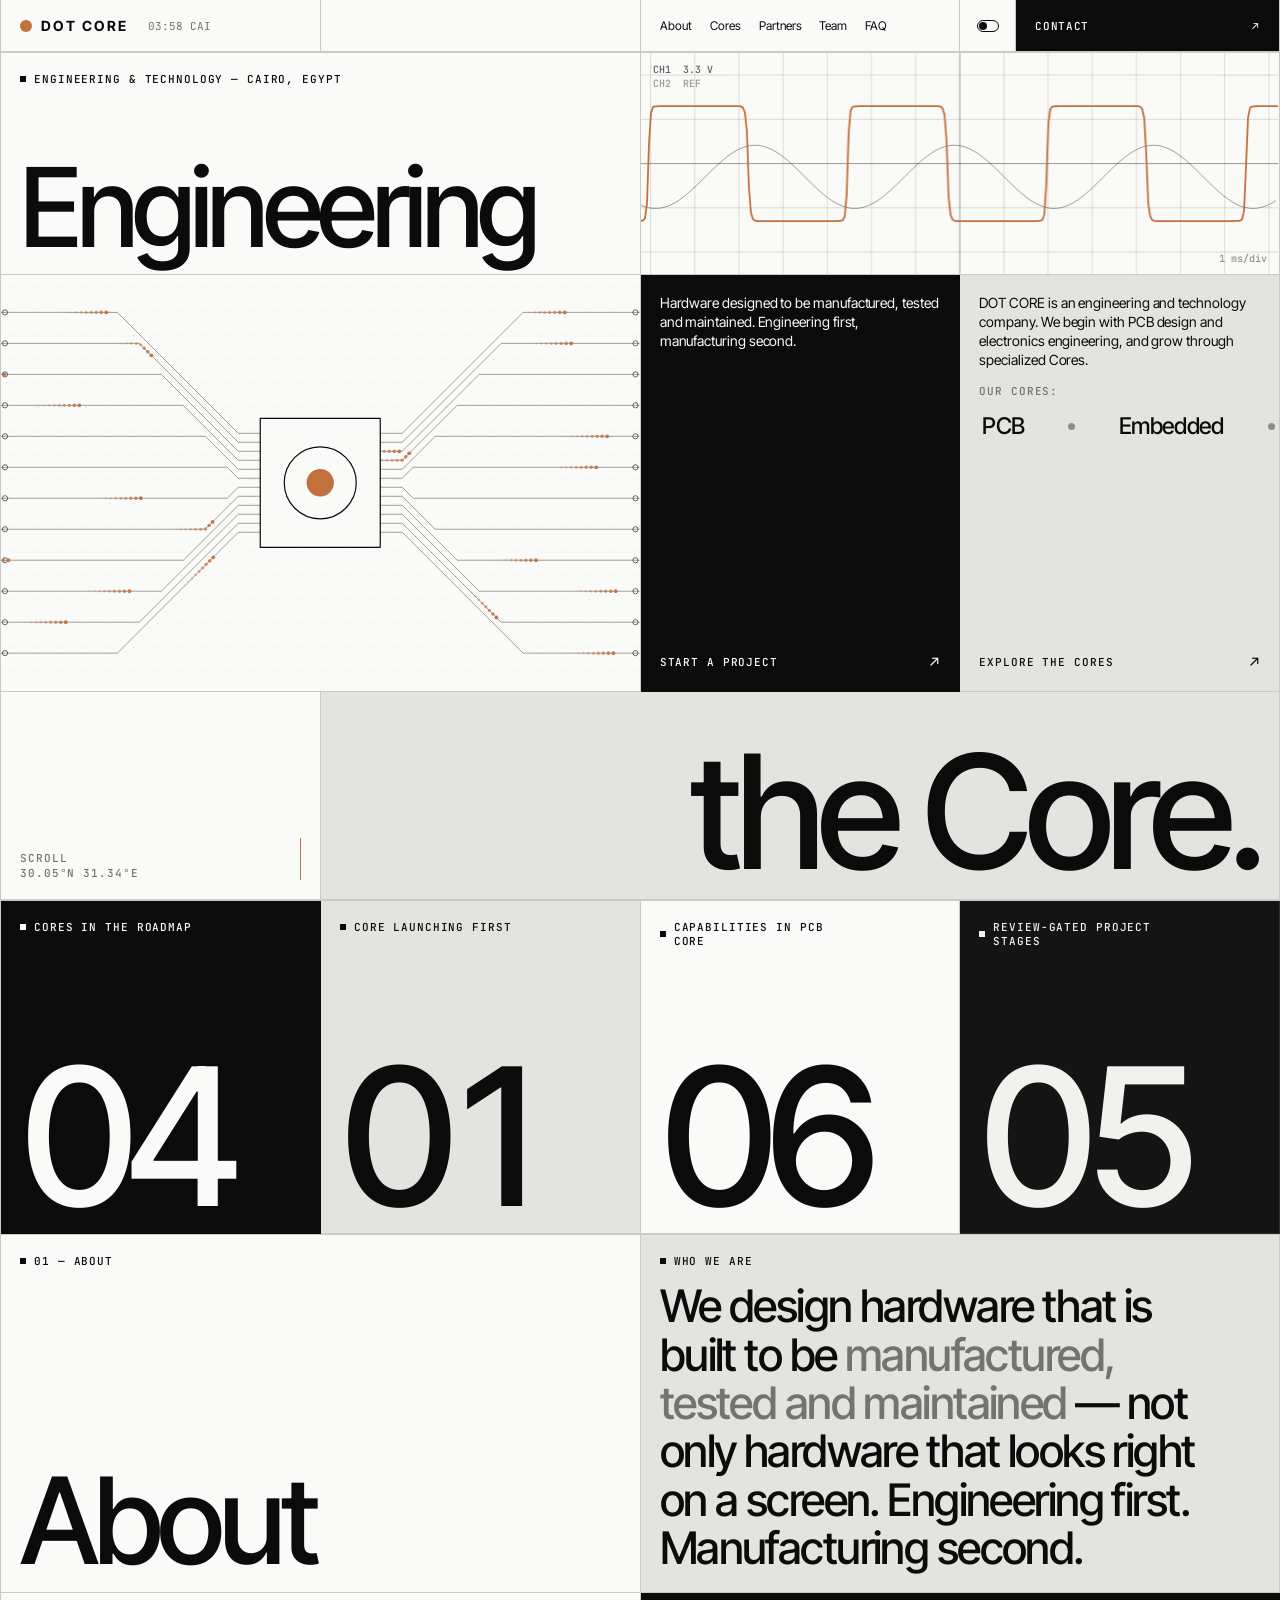
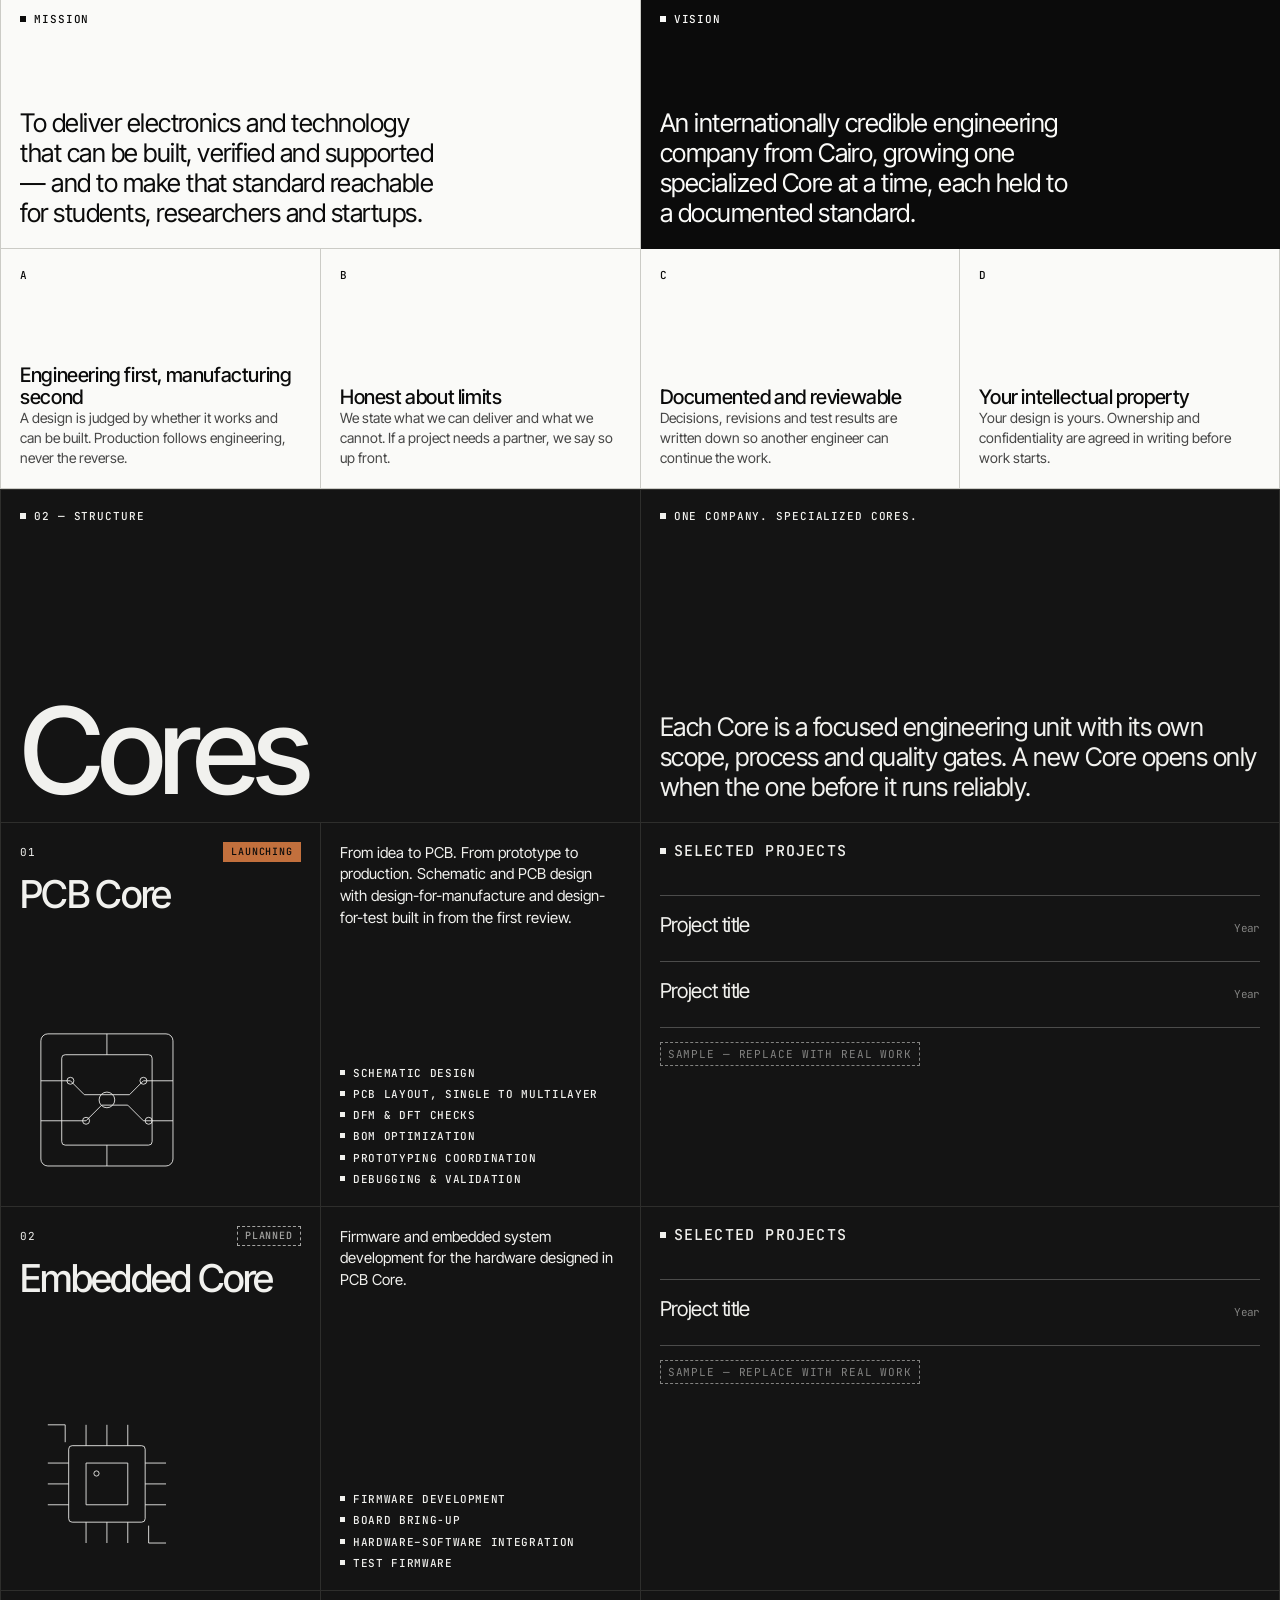
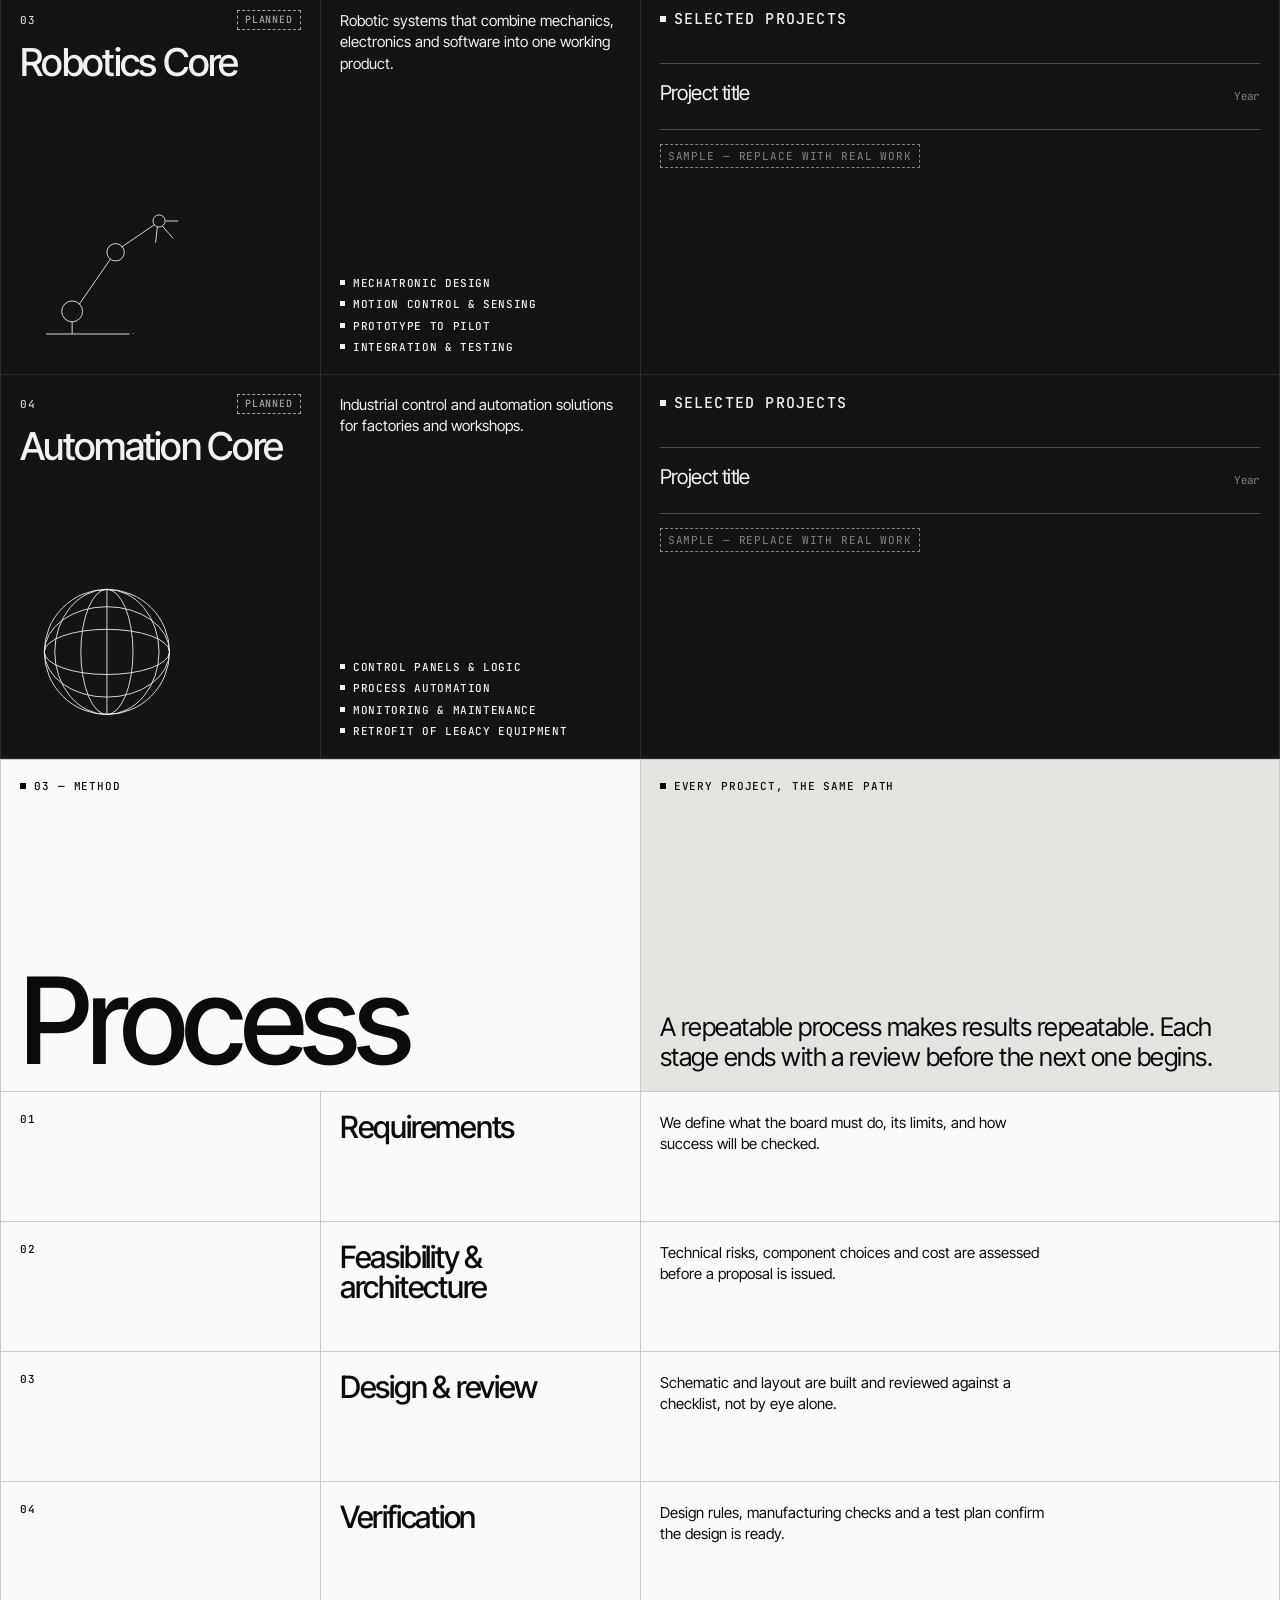
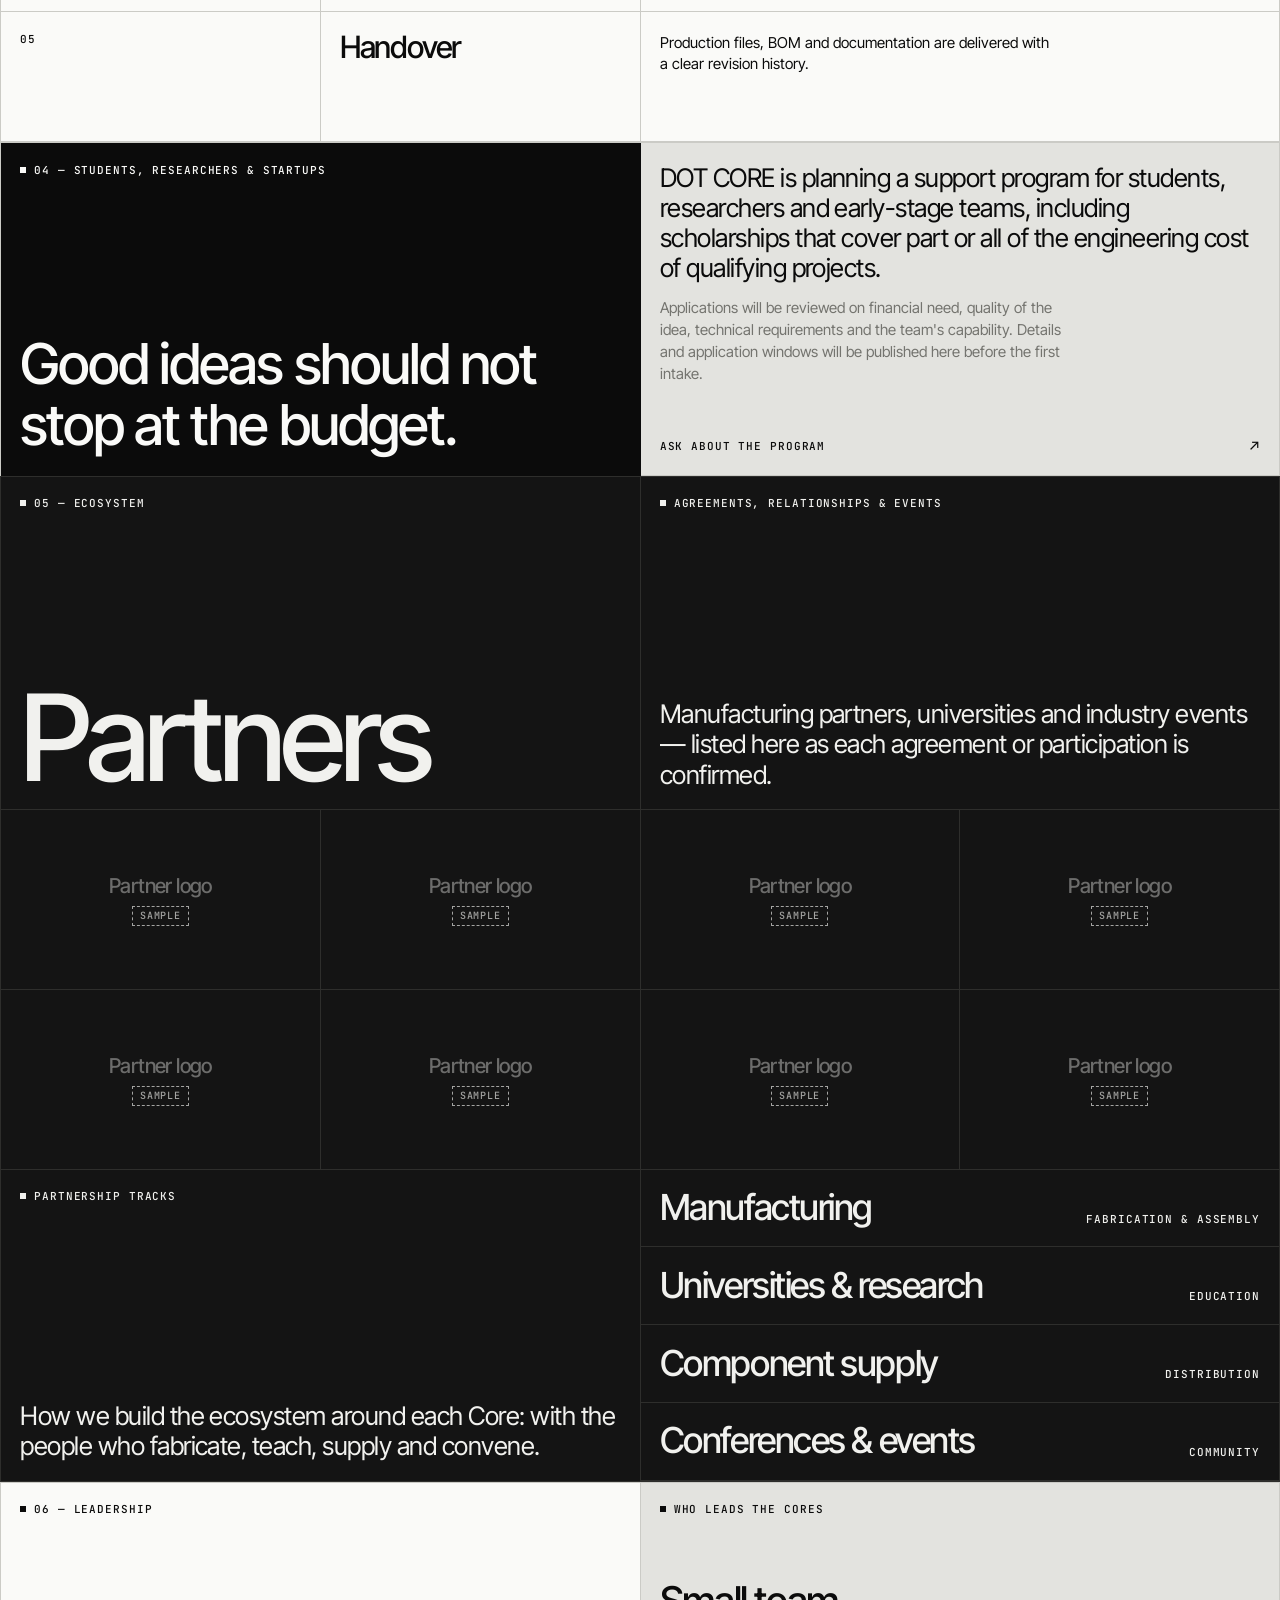
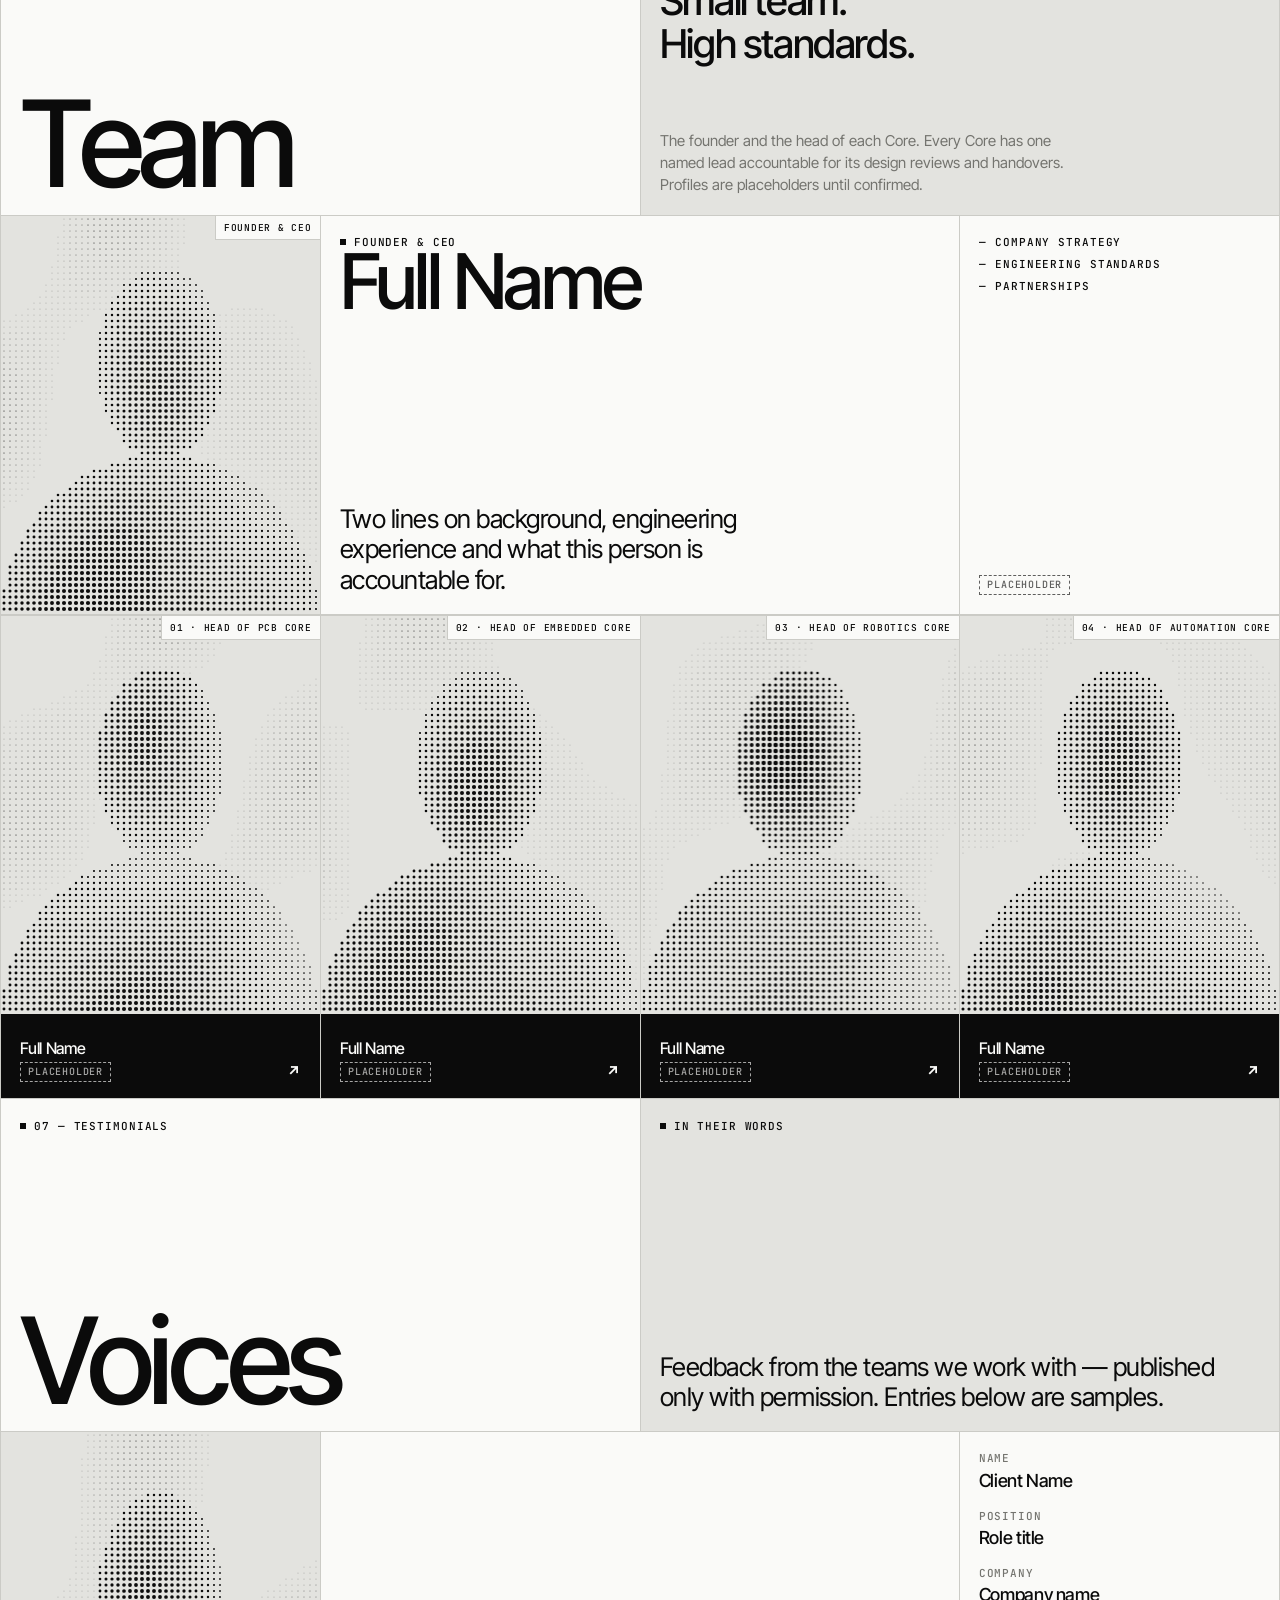
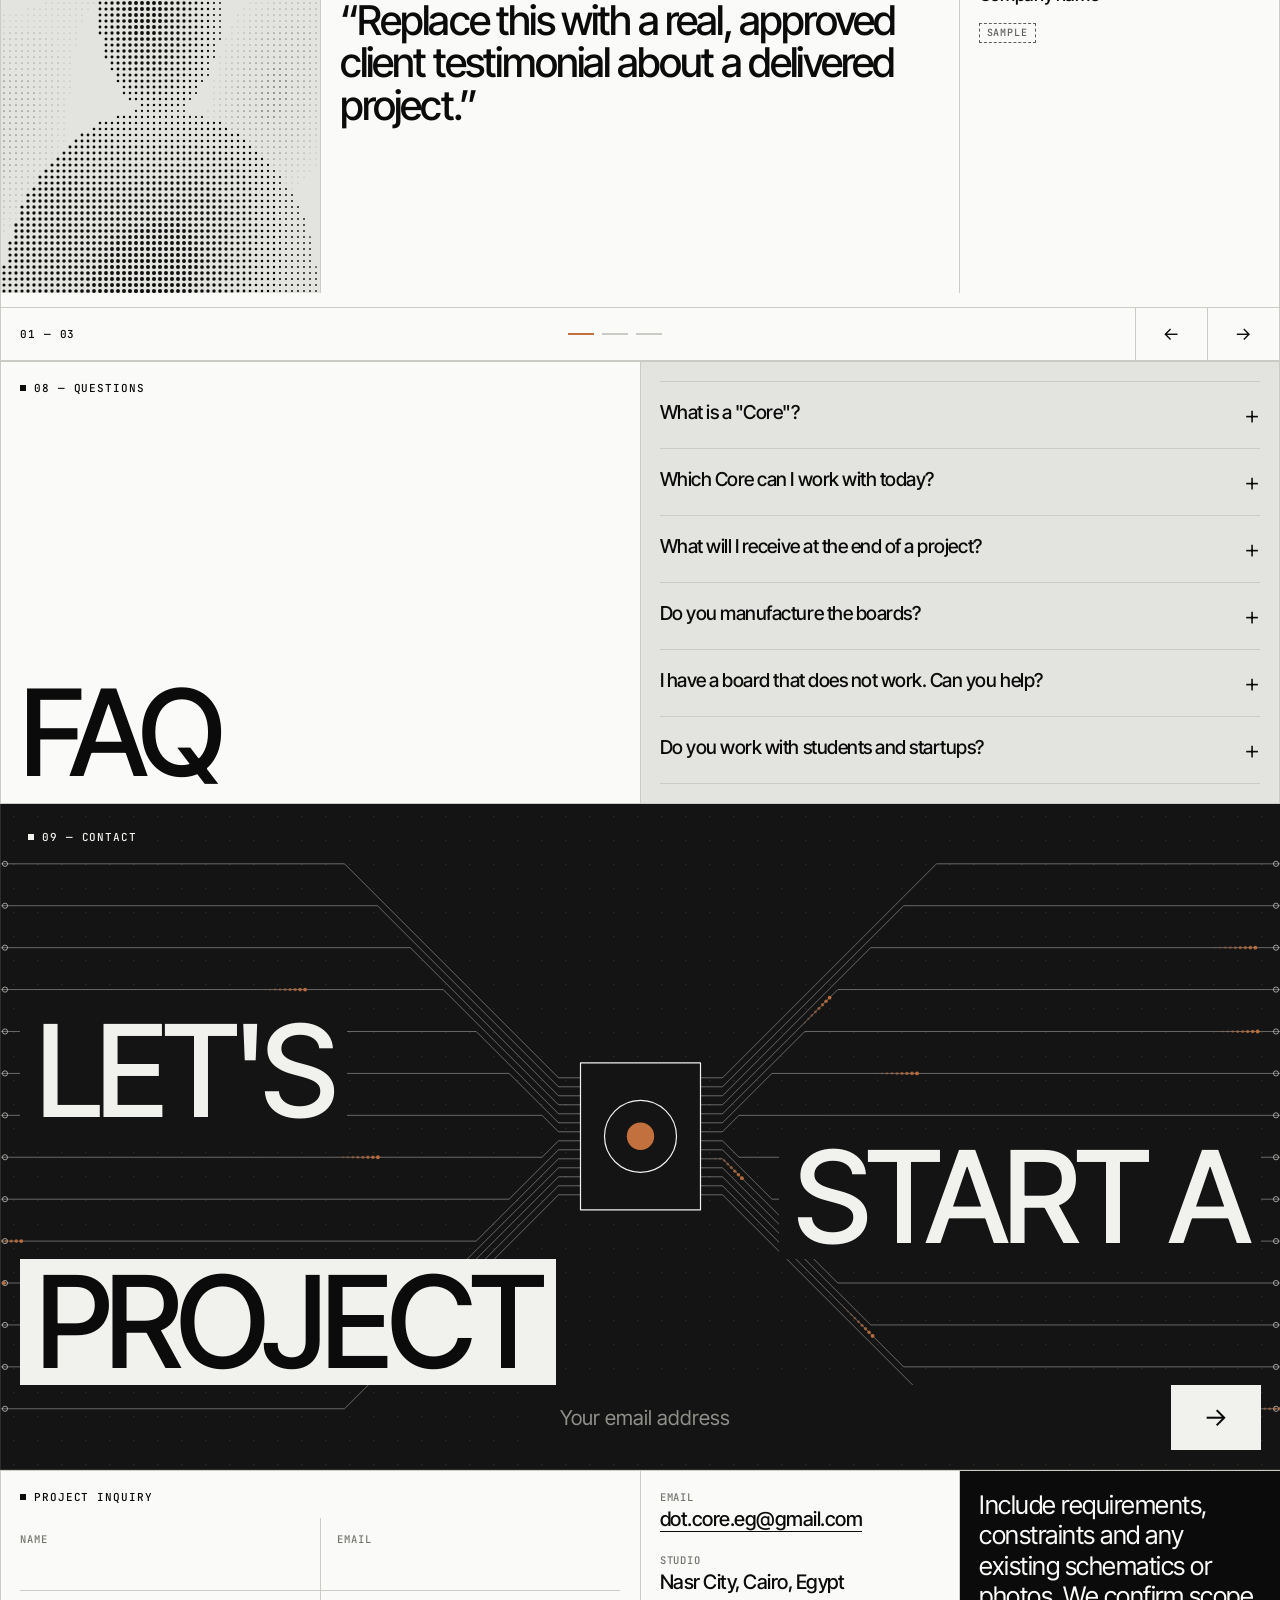
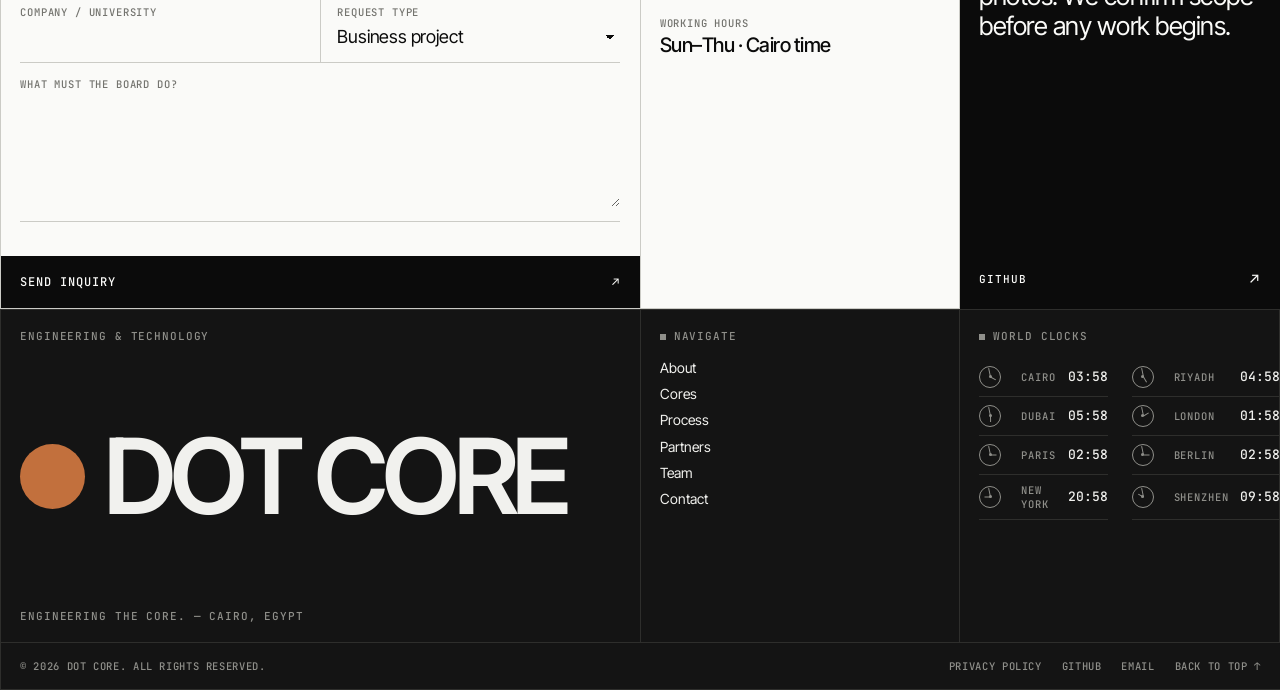
==== commit 15253401: "Add files via upload" ====
--- a/index.html
+++ b/index.html
@@ -68,7 +68,7 @@
       <p class="mono label">Engineering &amp; Technology — Cairo, Egypt</p>
       <h1 class="display"><span class="mask"><span>Engineering</span></span></h1>
     </div>
-    <div class="c art hx-a1" aria-hidden="true"><canvas data-ht="field" data-step="6" data-seed="2" data-emblem="1"></canvas></div>
+    <div class="c art hx-a1" aria-hidden="true"><canvas data-ht="scope" data-seed="2"></canvas></div>
 
     <div class="c art hx-a2" aria-hidden="true">
       <canvas data-ht="traces" data-seed="7"></canvas>
@@ -239,7 +239,7 @@
 <!-- PARTNERS -->
 <section id="partners" class="dark">
   <div class="frame">
-    <div class="c s2 head-c"><p class="mono label rv">05 — Ecosystem</p><h2 class="title"><span class="mask"><span>Partners</span></span></h2></div>
+    <div class="c s2 head-c vbg"><video src="assets/video/network.mp4" autoplay muted loop playsinline preload="metadata" aria-hidden="true"></video><p class="mono label rv">05 — Ecosystem</p><h2 class="title"><span class="mask"><span>Partners</span></span></h2></div>
     <div class="c s2 head-c"><p class="mono label rv">Agreements, relationships &amp; events</p><p class="lead rv">Manufacturing partners, universities and industry events — listed here as each agreement or participation is confirmed.</p></div>
   </div>
   <div class="frame logos" data-placeholder>
@@ -336,7 +336,7 @@
 <!-- CONTACT -->
 <section id="contact">
   <div class="cta dark">
-    <canvas data-ht="field" data-step="8" data-seed="5" data-emblem="1" aria-hidden="true"></canvas>
+    <canvas data-ht="traces" data-seed="5" aria-hidden="true"></canvas>
     <p class="mono label" style="position:absolute;top:var(--pad);left:var(--pad);background:var(--bg);padding:6px 8px">09 — Contact</p>
     <h2 class="cta__words" aria-label="Let's start a project">
       <span class="rv" aria-hidden="true">Let's</span>
--- a/assets/css/style.css
+++ b/assets/css/style.css
@@ -474,3 +474,9 @@
 .hx-a2 video{position:absolute;inset:0;width:100%;height:100%;object-fit:cover;opacity:0;transition:opacity 1s;filter:grayscale(1) contrast(1.15) brightness(.85)}
 .hx-a2.has-video video{opacity:1}
 .hx-a2.has-video canvas{opacity:0}
+
+/* optional looping video backgrounds (appear only if the file exists) */
+.vbg{overflow:hidden}
+.vbg>:not(video){position:relative;z-index:1}
+.vbg video{position:absolute;inset:0;width:100%;height:100%;object-fit:cover;opacity:0;transition:opacity 1.2s;filter:grayscale(1) contrast(1.1)}
+.vbg.has-video video{opacity:.5}
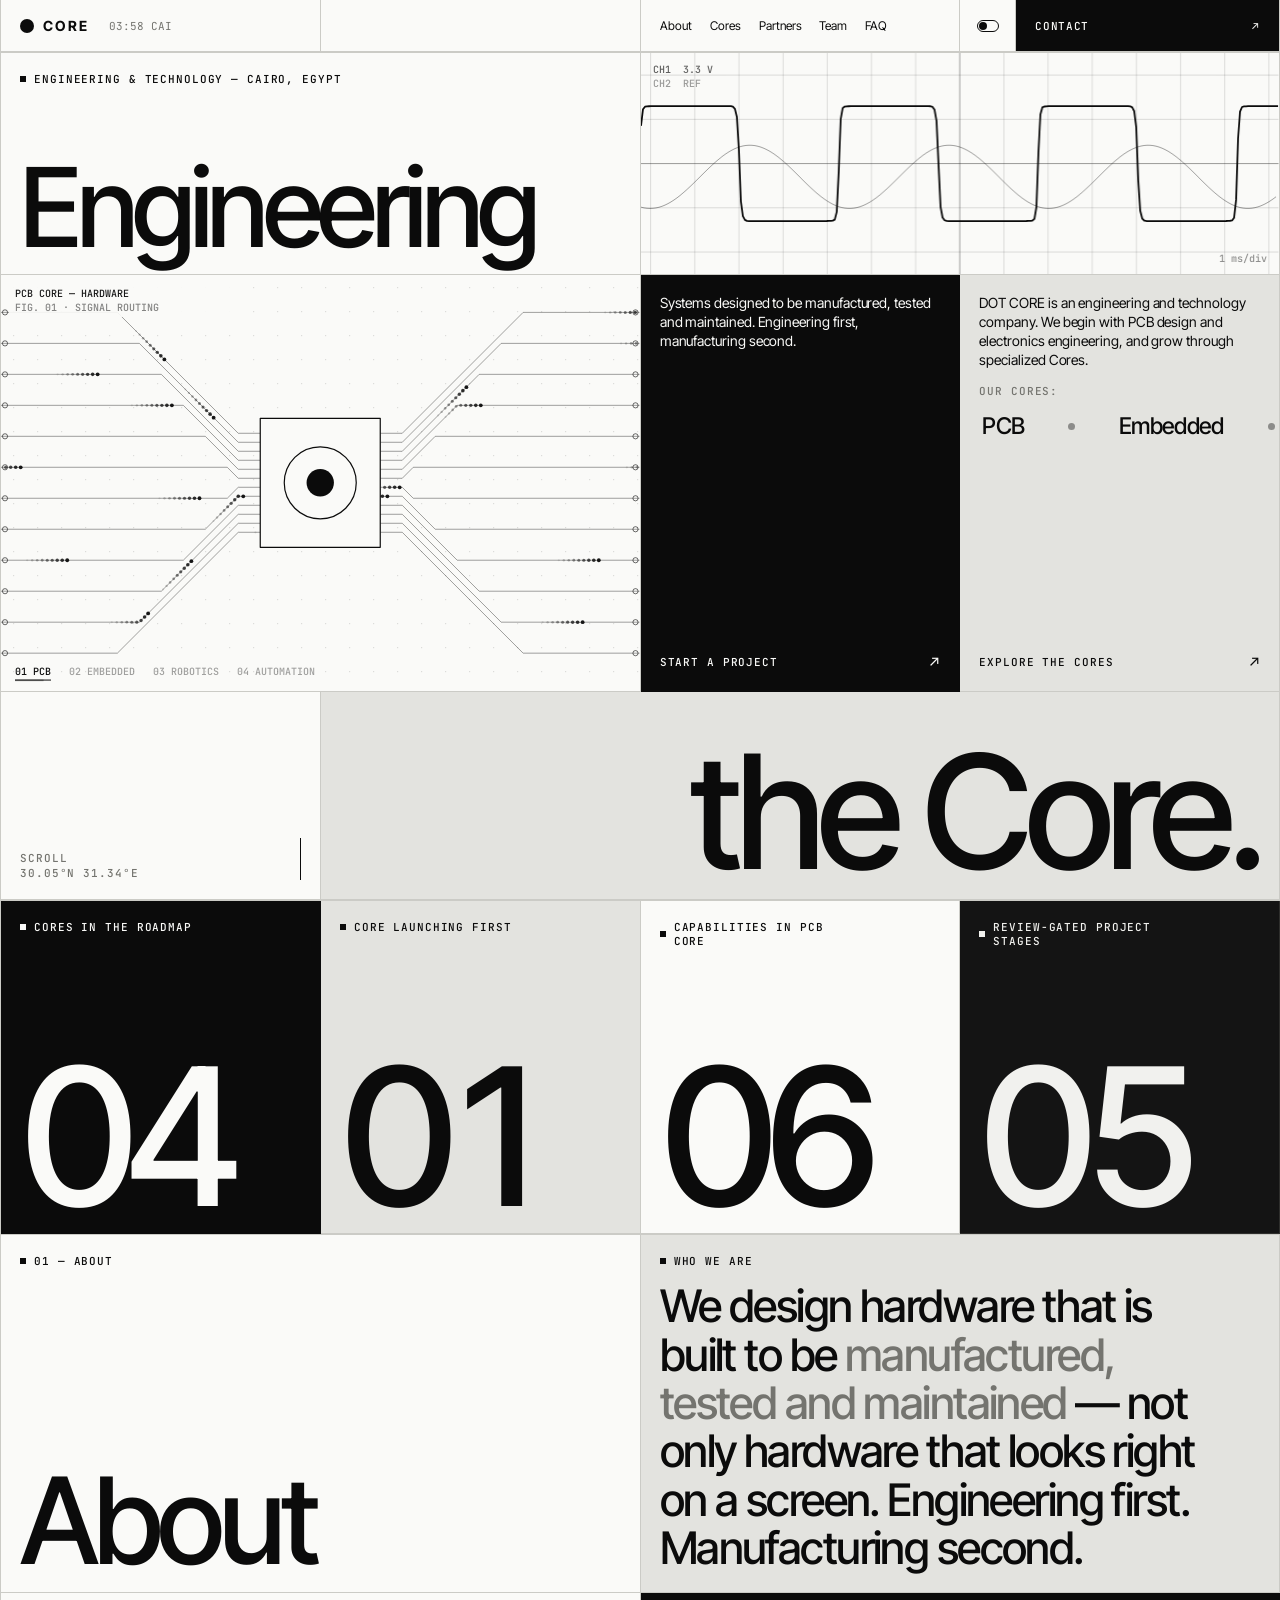
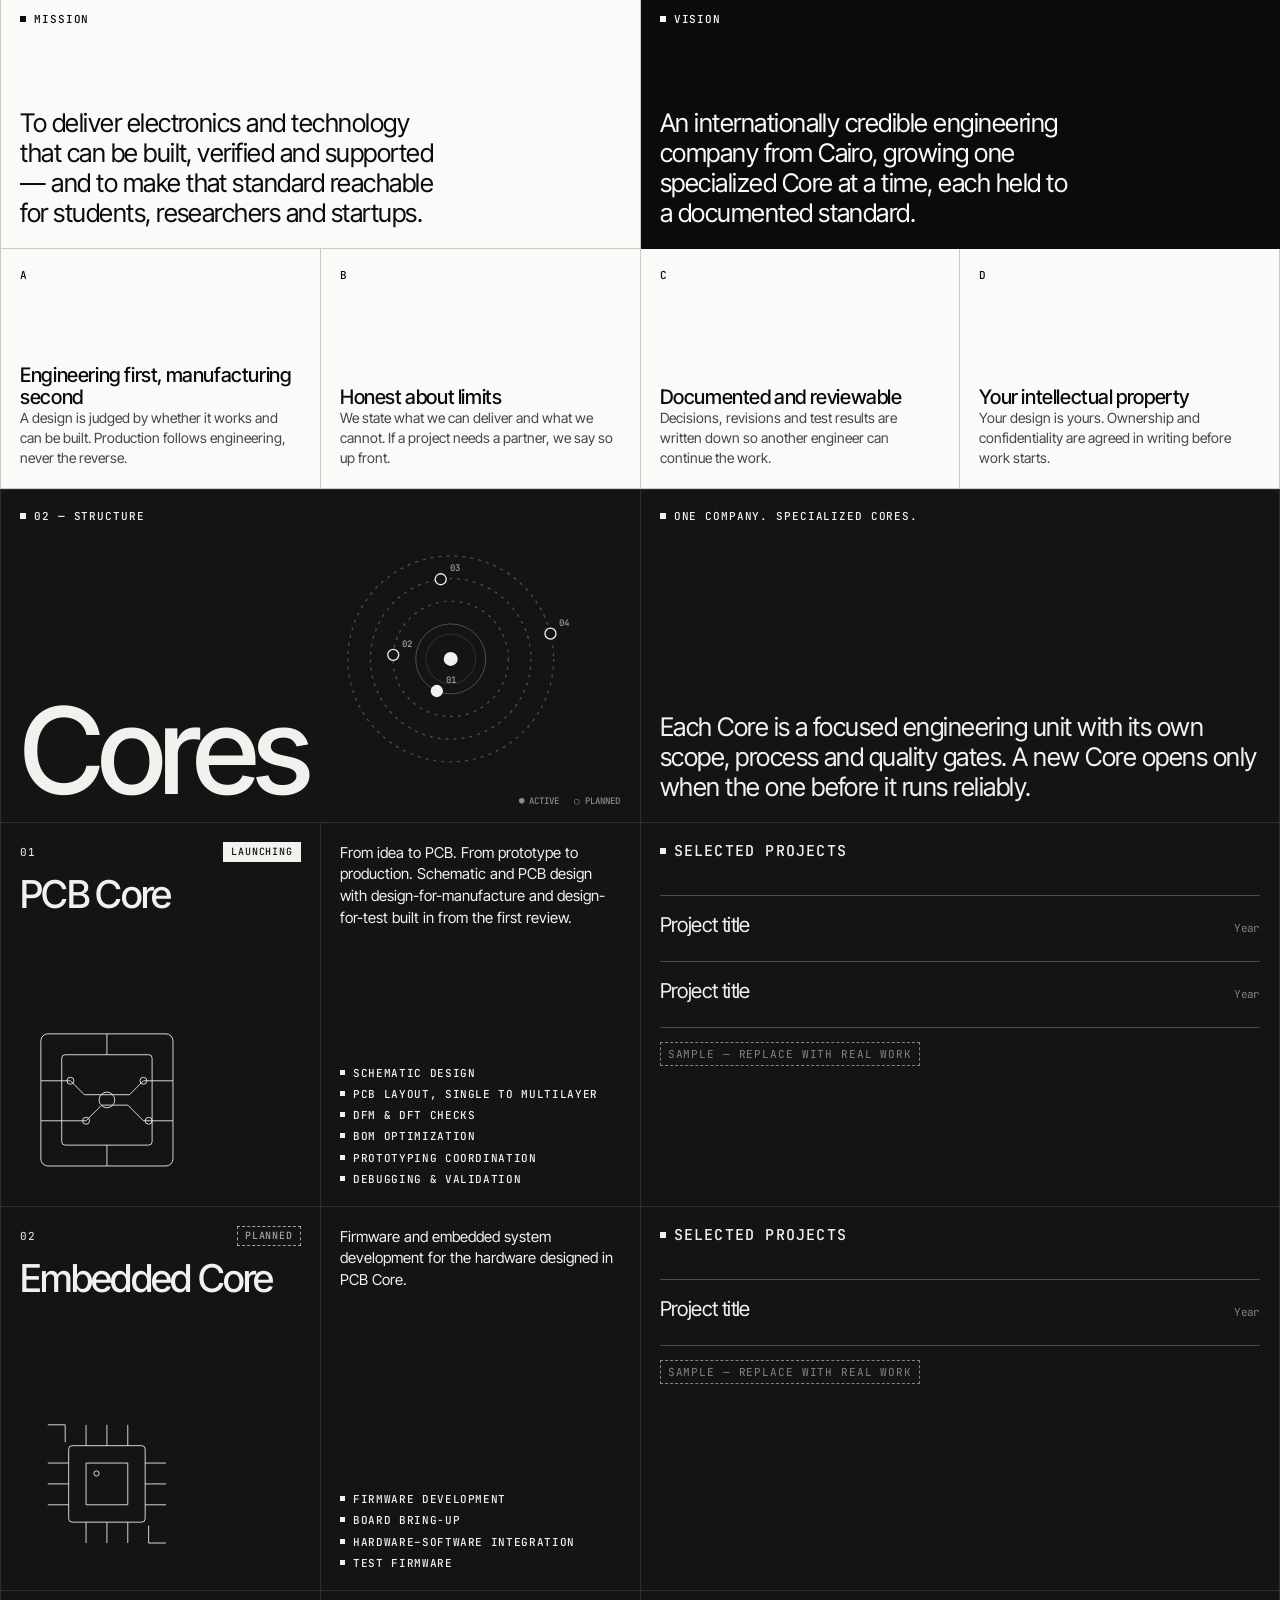
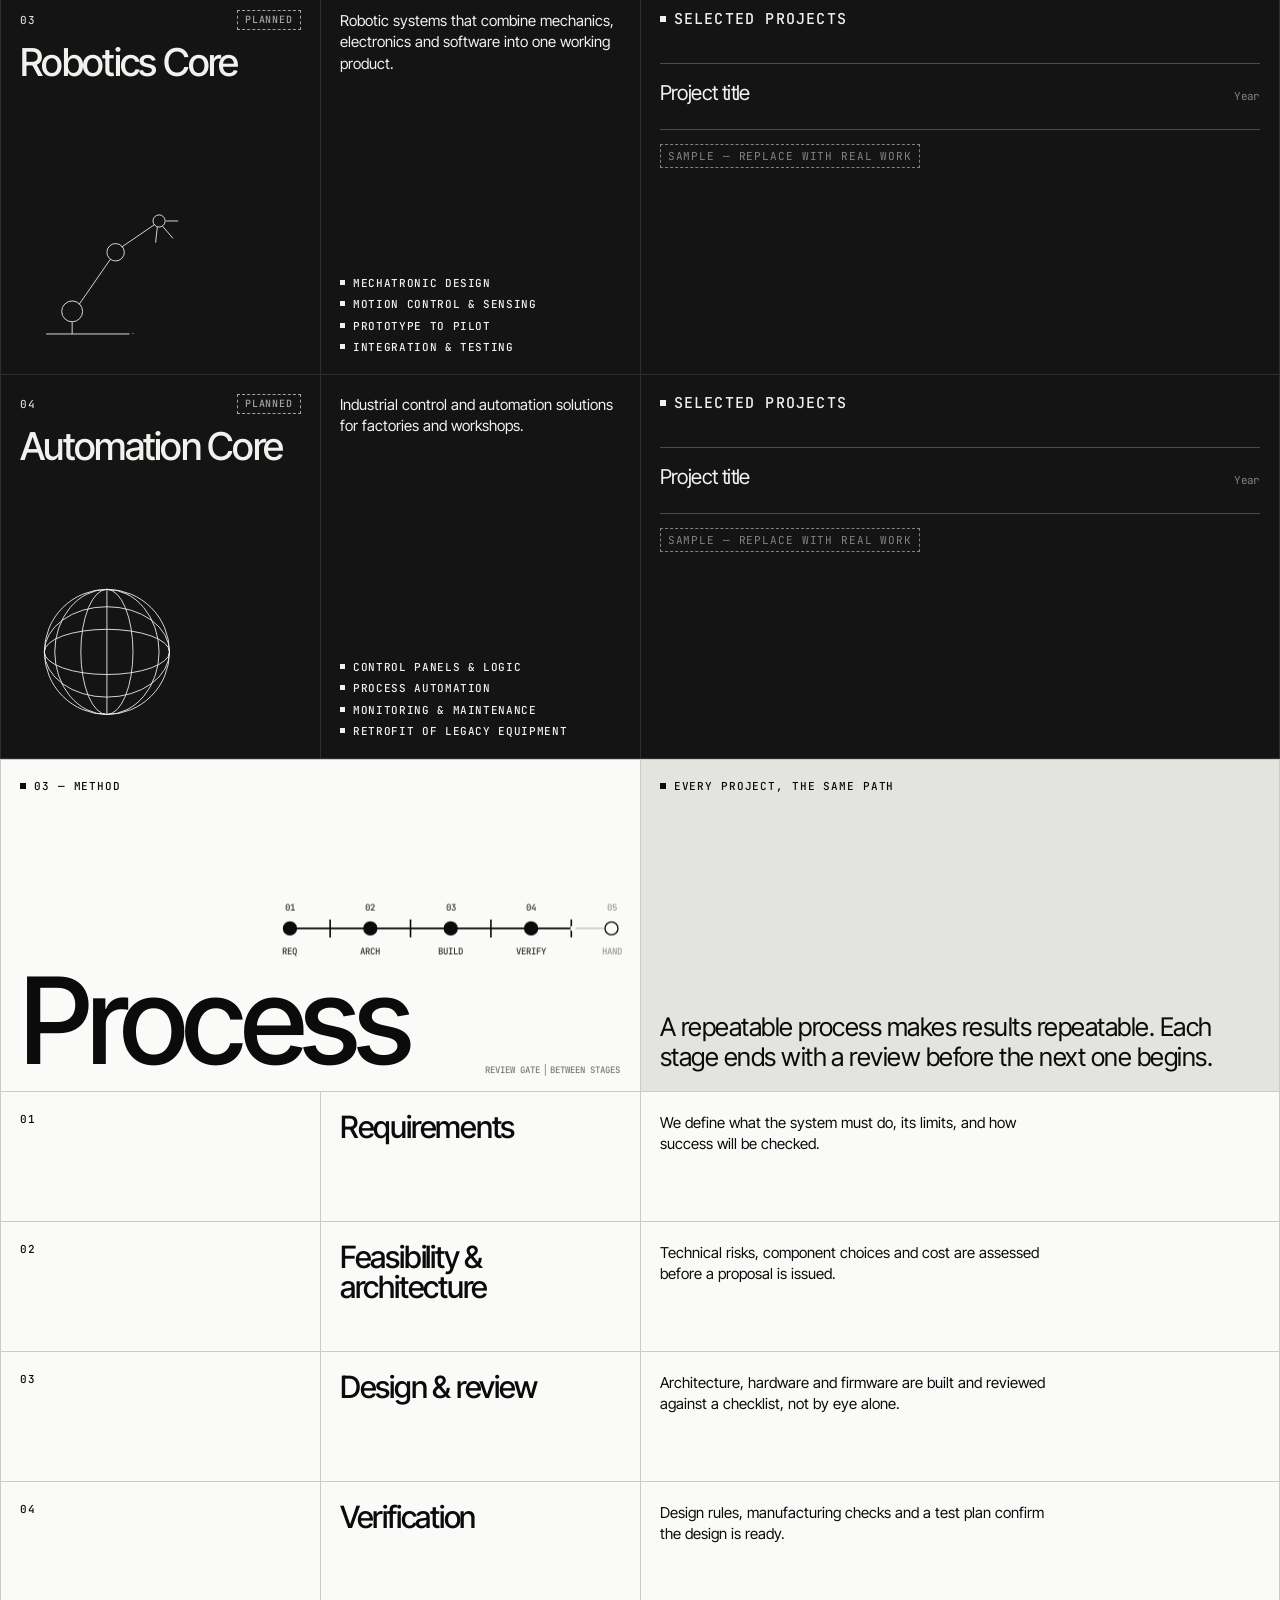
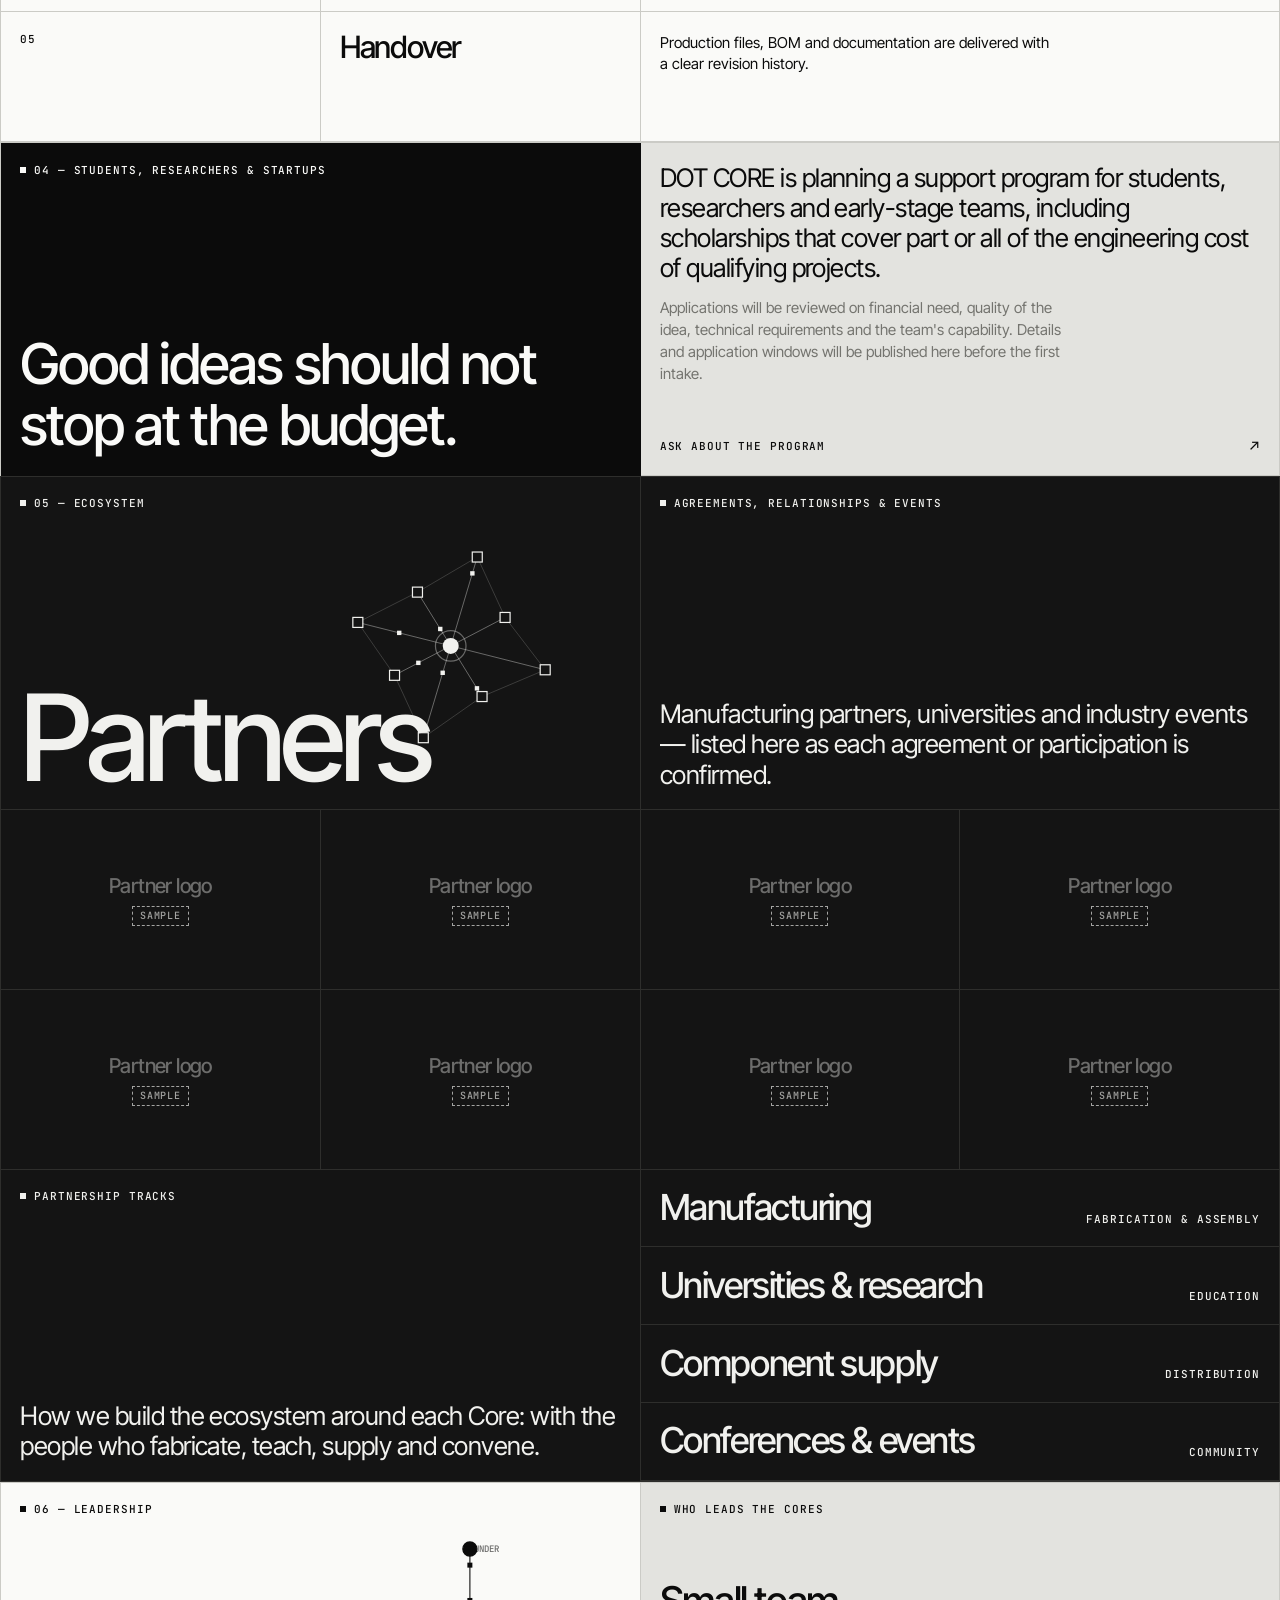
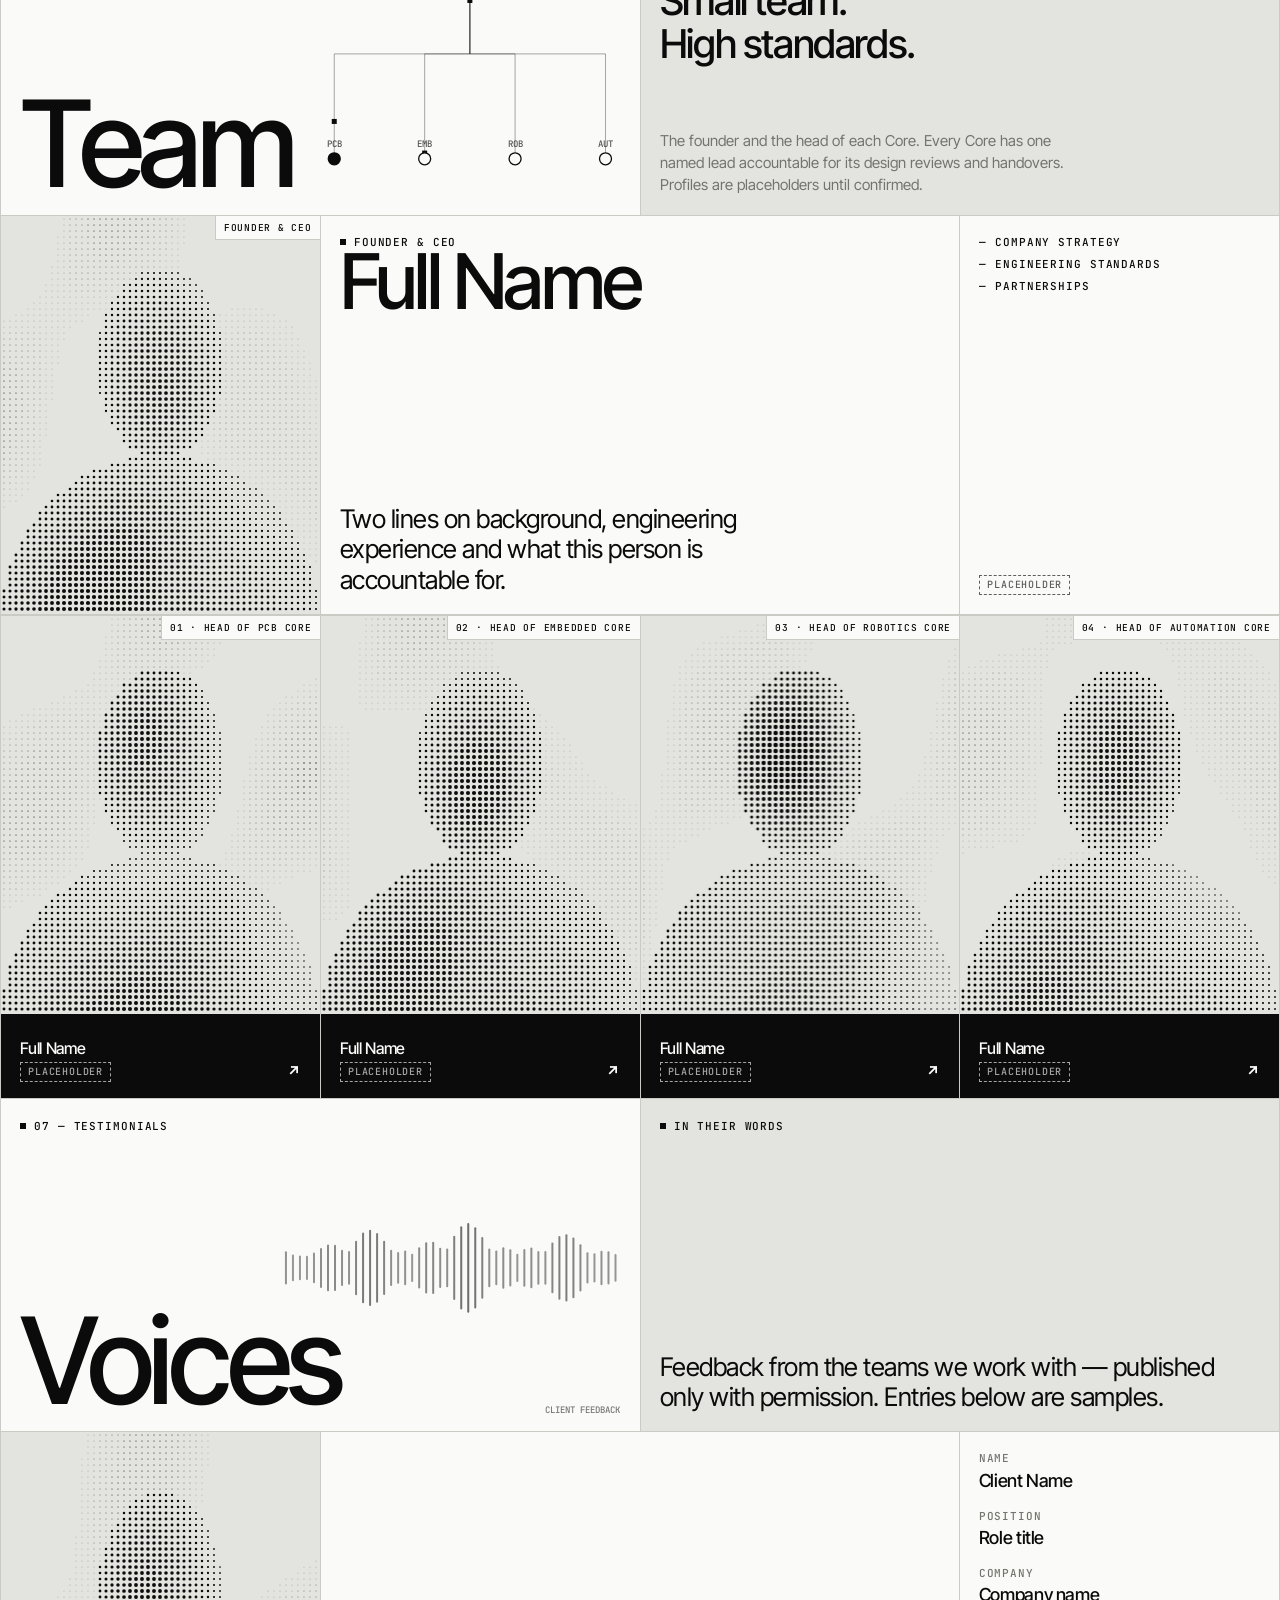
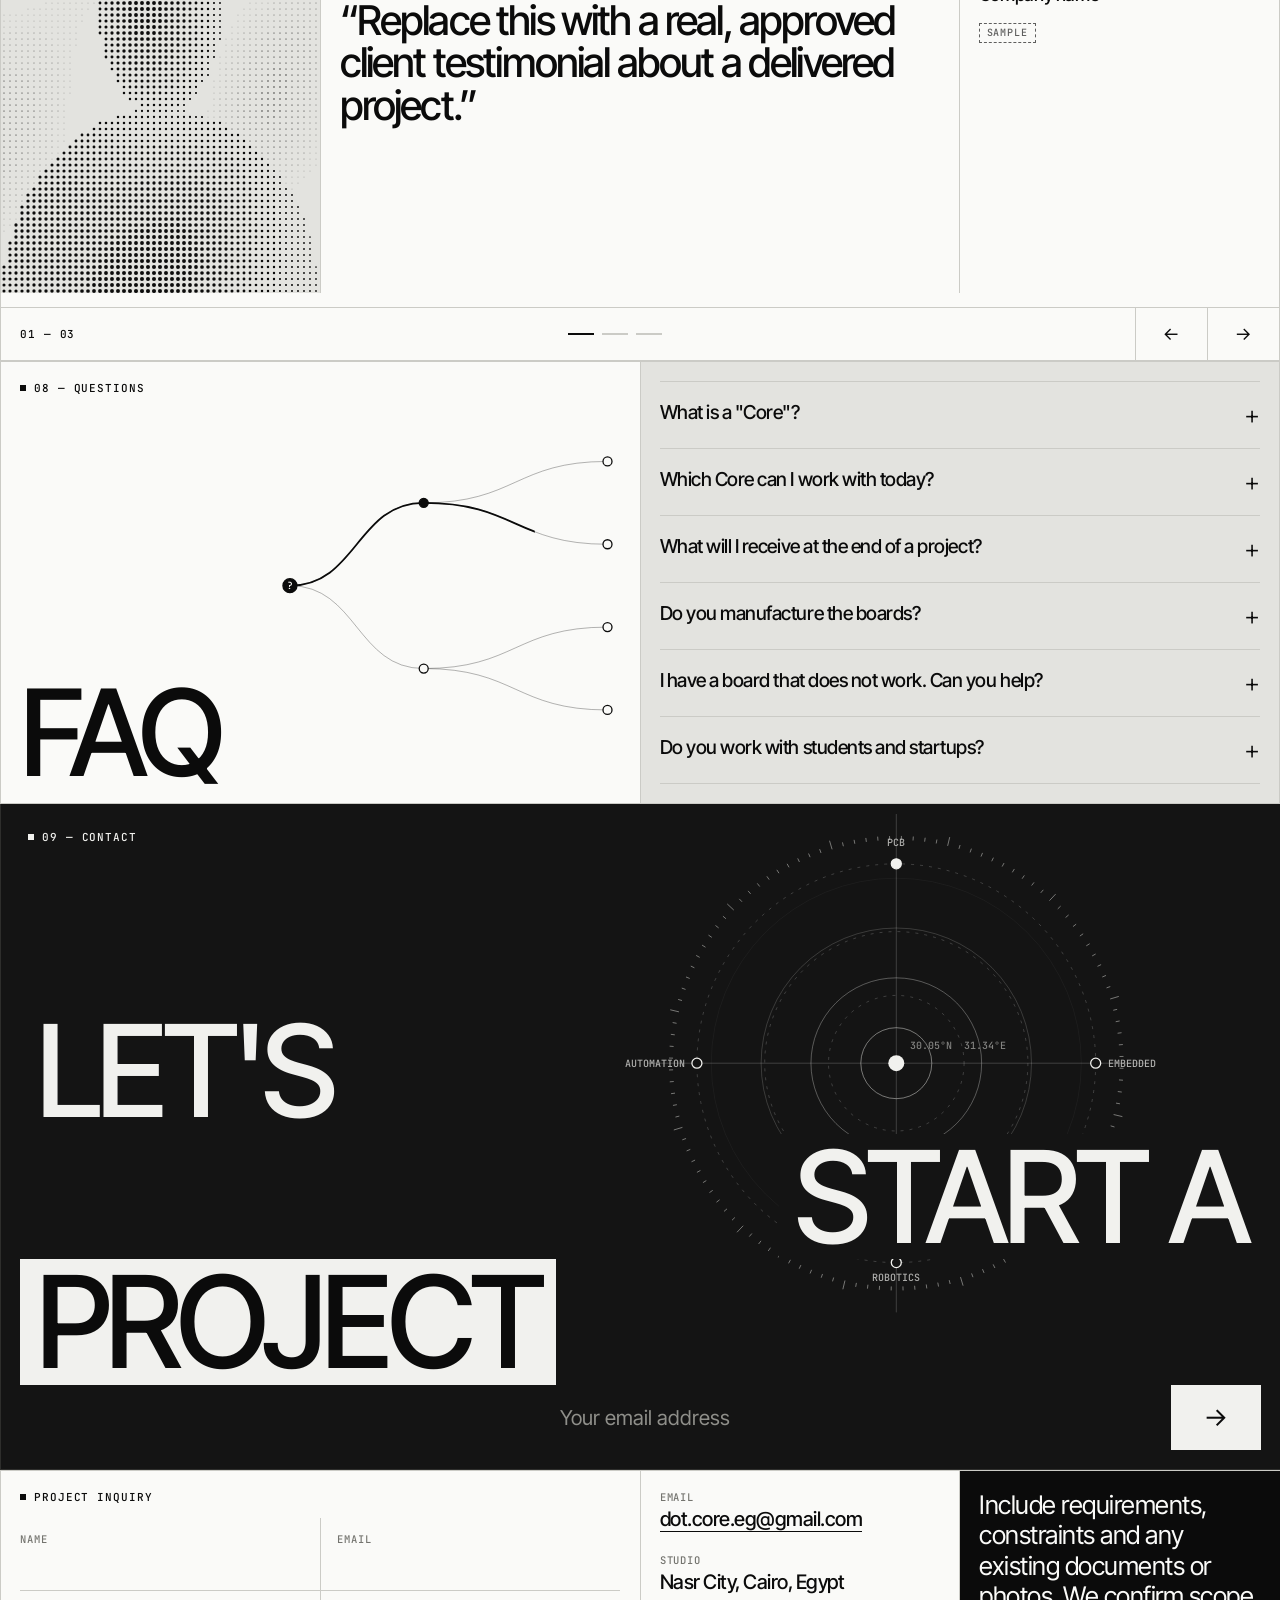
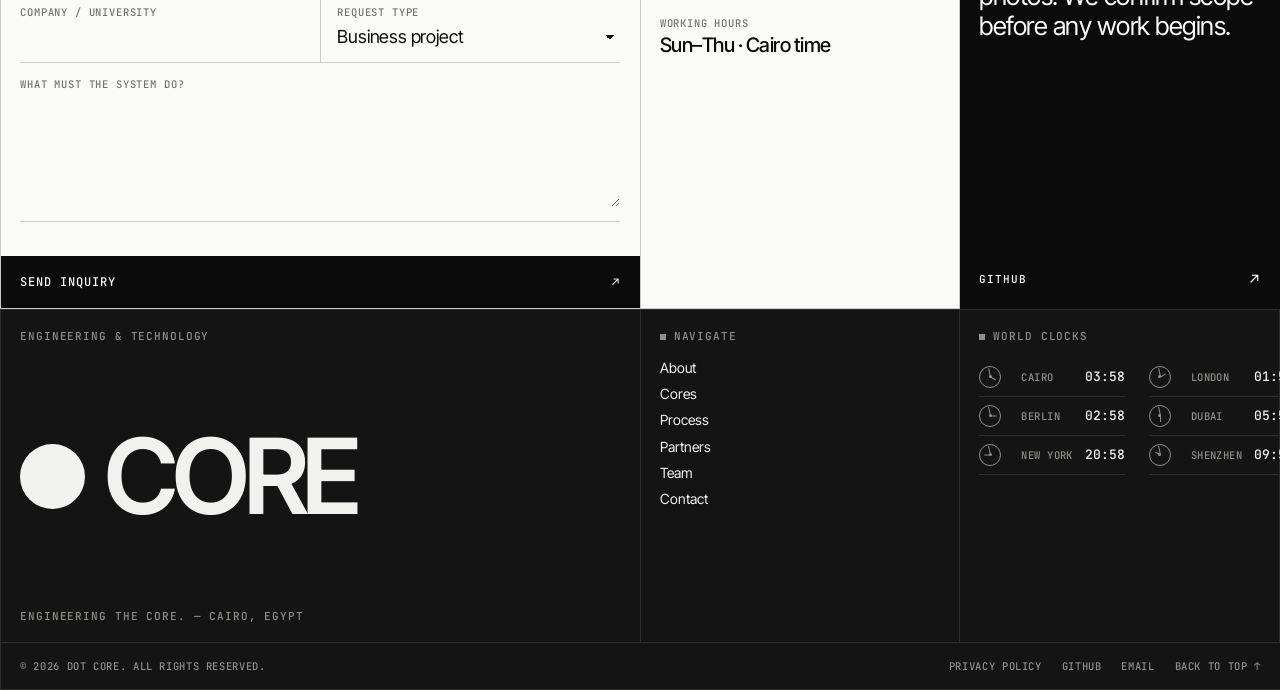
==== commit f8a45514: "Add files via upload" ====
--- a/index.html
+++ b/index.html
@@ -28,7 +28,7 @@
 
 <header class="nav" id="nav">
   <div class="nav__c nav__brand">
-    <a class="brand" href="#top" aria-label="DOT CORE home"><span class="brand__dot" aria-hidden="true"></span>DOT CORE</a>
+    <a class="brand" href="#top" aria-label="DOT CORE home"><span class="brand__dot" aria-hidden="true"></span>CORE</a>
     <span class="nav__time"><time data-tz="Africa/Cairo">--:--</time> CAI</span>
   </div>
   <div class="nav__c nav__gap" aria-hidden="true"></div>
@@ -71,11 +71,10 @@
     <div class="c art hx-a1" aria-hidden="true"><canvas data-ht="scope" data-seed="2"></canvas></div>
 
     <div class="c art hx-a2" aria-hidden="true">
-      <canvas data-ht="traces" data-seed="7"></canvas>
-      <video src="assets/video/hero.mp4" autoplay muted loop playsinline preload="metadata" aria-hidden="true"></video>
+      <canvas data-ht="cores" data-seed="7"></canvas>
     </div>
     <div class="c inv hx-b1 between">
-      <p class="hero__sub">Hardware designed to be manufactured, tested and maintained. Engineering first, manufacturing second.</p>
+      <p class="hero__sub">Systems designed to be manufactured, tested and maintained. Engineering first, manufacturing second.</p>
       <a class="cta-link" href="#contact">Start a project <b aria-hidden="true">↗</b></a>
     </div>
     <div class="c tint hx-b2 between">
@@ -128,7 +127,7 @@
 <!-- CORES -->
 <section id="cores" class="dark">
   <div class="frame">
-    <div class="c s2 head-c"><p class="mono label rv">02 — Structure</p><h2 class="title"><span class="mask"><span>Cores</span></span></h2></div>
+    <div class="c s2 head-c mbg"><canvas data-ht="orbit" aria-hidden="true"></canvas><p class="mono label rv">02 — Structure</p><h2 class="title"><span class="mask"><span>Cores</span></span></h2></div>
     <div class="c s2 head-c"><p class="mono label rv">One company. Specialized Cores.</p><p class="lead rv">Each Core is a focused engineering unit with its own scope, process and quality gates. A new Core opens only when the one before it runs reliably.</p></div>
   </div>
 
@@ -214,12 +213,12 @@
 <!-- PROCESS -->
 <section id="process">
   <div class="frame">
-    <div class="c s2 head-c"><p class="mono label rv">03 — Method</p><h2 class="title"><span class="mask"><span>Process</span></span></h2></div>
+    <div class="c s2 head-c mbg"><canvas data-ht="flow" aria-hidden="true"></canvas><p class="mono label rv">03 — Method</p><h2 class="title"><span class="mask"><span>Process</span></span></h2></div>
     <div class="c s2 head-c tint"><p class="mono label rv">Every project, the same path</p><p class="lead rv">A repeatable process makes results repeatable. Each stage ends with a review before the next one begins.</p></div>
   </div>
-  <div class="frame step"><div class="c"><span class="mono">01</span></div><div class="c"><h3>Requirements</h3></div><div class="c s2"><p>We define what the board must do, its limits, and how success will be checked.</p></div></div>
+  <div class="frame step"><div class="c"><span class="mono">01</span></div><div class="c"><h3>Requirements</h3></div><div class="c s2"><p>We define what the system must do, its limits, and how success will be checked.</p></div></div>
   <div class="frame step"><div class="c"><span class="mono">02</span></div><div class="c"><h3>Feasibility &amp; architecture</h3></div><div class="c s2"><p>Technical risks, component choices and cost are assessed before a proposal is issued.</p></div></div>
-  <div class="frame step"><div class="c"><span class="mono">03</span></div><div class="c"><h3>Design &amp; review</h3></div><div class="c s2"><p>Schematic and layout are built and reviewed against a checklist, not by eye alone.</p></div></div>
+  <div class="frame step"><div class="c"><span class="mono">03</span></div><div class="c"><h3>Design &amp; review</h3></div><div class="c s2"><p>Architecture, hardware and firmware are built and reviewed against a checklist, not by eye alone.</p></div></div>
   <div class="frame step"><div class="c"><span class="mono">04</span></div><div class="c"><h3>Verification</h3></div><div class="c s2"><p>Design rules, manufacturing checks and a test plan confirm the design is ready.</p></div></div>
   <div class="frame step"><div class="c"><span class="mono">05</span></div><div class="c"><h3>Handover</h3></div><div class="c s2"><p>Production files, BOM and documentation are delivered with a clear revision history.</p></div></div>
 </section>
@@ -239,7 +238,7 @@
 <!-- PARTNERS -->
 <section id="partners" class="dark">
   <div class="frame">
-    <div class="c s2 head-c vbg"><video src="assets/video/network.mp4" autoplay muted loop playsinline preload="metadata" aria-hidden="true"></video><p class="mono label rv">05 — Ecosystem</p><h2 class="title"><span class="mask"><span>Partners</span></span></h2></div>
+    <div class="c s2 head-c vbg mbg"><canvas data-ht="network" aria-hidden="true"></canvas><video src="assets/video/network.mp4" autoplay muted loop playsinline preload="metadata" aria-hidden="true"></video><p class="mono label rv">05 — Ecosystem</p><h2 class="title"><span class="mask"><span>Partners</span></span></h2></div>
     <div class="c s2 head-c"><p class="mono label rv">Agreements, relationships &amp; events</p><p class="lead rv">Manufacturing partners, universities and industry events — listed here as each agreement or participation is confirmed.</p></div>
   </div>
   <div class="frame logos" data-placeholder>
@@ -266,7 +265,7 @@
 <!-- TEAM -->
 <section id="team">
   <div class="frame">
-    <div class="c s2 head-c"><p class="mono label rv">06 — Leadership</p><h2 class="title"><span class="mask"><span>Team</span></span></h2></div>
+    <div class="c s2 head-c mbg"><canvas data-ht="net" aria-hidden="true"></canvas><p class="mono label rv">06 — Leadership</p><h2 class="title"><span class="mask"><span>Team</span></span></h2></div>
     <div class="c s2 head-c tint"><p class="mono label rv">Who leads the Cores</p><p class="big rv">Small team.<br>High standards.</p><p class="mute rv">The founder and the head of each Core. Every Core has one named lead accountable for its design reviews and handovers. Profiles are placeholders until confirmed.</p></div>
   </div>
   <div class="frame founder" data-placeholder>
@@ -287,7 +286,7 @@
 <!-- VOICES -->
 <section id="voices" aria-roledescription="carousel" aria-label="Client testimonials">
   <div class="frame">
-    <div class="c s2 head-c"><p class="mono label rv">07 — Testimonials</p><h2 class="title"><span class="mask"><span>Voices</span></span></h2></div>
+    <div class="c s2 head-c mbg"><canvas data-ht="voices" aria-hidden="true"></canvas><p class="mono label rv">07 — Testimonials</p><h2 class="title"><span class="mask"><span>Voices</span></span></h2></div>
     <div class="c s2 head-c tint"><p class="mono label rv">In their words</p><p class="lead rv">Feedback from the teams we work with — published only with permission. Entries below are samples.</p></div>
     <div class="c s4 slider" data-placeholder>
       <div class="slides" id="slides">
@@ -319,7 +318,7 @@
 <!-- FAQ -->
 <section id="faq">
   <div class="frame">
-    <div class="c s2 head-c"><p class="mono label rv">08 — Questions</p><h2 class="title"><span class="mask"><span>FAQ</span></span></h2></div>
+    <div class="c s2 head-c mbg"><canvas data-ht="faq" aria-hidden="true"></canvas><p class="mono label rv">08 — Questions</p><h2 class="title"><span class="mask"><span>FAQ</span></span></h2></div>
     <div class="c s2 head-c tint faqc" style="justify-content:flex-start">
       <div class="faq">
         <details><summary>What is a "Core"?</summary><p>A Core is a specialized engineering unit inside DOT CORE, such as PCB Core. Each has its own scope, process and quality checks. New Cores open when the existing ones are stable.</p></details>
@@ -336,7 +335,7 @@
 <!-- CONTACT -->
 <section id="contact">
   <div class="cta dark">
-    <canvas data-ht="traces" data-seed="5" aria-hidden="true"></canvas>
+    <canvas data-ht="beacon" data-seed="5" aria-hidden="true"></canvas>
     <p class="mono label" style="position:absolute;top:var(--pad);left:var(--pad);background:var(--bg);padding:6px 8px">09 — Contact</p>
     <h2 class="cta__words" aria-label="Let's start a project">
       <span class="rv" aria-hidden="true">Let's</span>
@@ -360,7 +359,7 @@
           <select id="f-type" name="type">
             <option>Business project</option><option>Student project</option><option>Scholarship application</option><option>Debugging &amp; repair</option><option>Support &amp; volunteering</option>
           </select></div>
-        <div class="field full"><label for="f-msg">What must the board do?</label><textarea id="f-msg" name="message" required></textarea></div>
+        <div class="field full"><label for="f-msg">What must the system do?</label><textarea id="f-msg" name="message" required></textarea></div>
         <input class="hp" type="text" name="website" tabindex="-1" autocomplete="off" aria-hidden="true">
         <p class="status" id="status" role="status" aria-live="polite"></p>
         <button class="submit" id="submit" type="submit"><span>Send inquiry</span><b aria-hidden="true">↗</b></button>
@@ -374,7 +373,7 @@
       </dl>
     </div>
     <div class="c inv between">
-      <p class="lead">Include requirements, constraints and any existing schematics or photos. We confirm scope before any work begins.</p>
+      <p class="lead">Include requirements, constraints and any existing documents or photos. We confirm scope before any work begins.</p>
       <a class="cta-link" href="https://github.com/dotcoreeg" rel="noopener">GitHub <b aria-hidden="true">↗</b></a>
     </div>
   </div>
@@ -386,18 +385,16 @@
   <div class="frame">
     <div class="c s2 mark">
       <span class="mono mute">Engineering &amp; Technology</span>
-      <p class="wordmark"><span class="brand__dot" aria-hidden="true"></span>DOT CORE</p>
+      <p class="wordmark" aria-label="DOT CORE"><span class="brand__dot" aria-hidden="true"></span>CORE</p>
       <p class="mono mute">Engineering the Core. — Cairo, Egypt</p>
     </div>
     <nav class="c" aria-label="Footer"><p class="mono label mute">Navigate</p><ul><li><a href="#about">About</a></li><li><a href="#cores">Cores</a></li><li><a href="#process">Process</a></li><li><a href="#partners">Partners</a></li><li><a href="#team">Team</a></li><li><a href="#contact">Contact</a></li></ul></nav>
     <div class="c"><p class="mono label mute">World clocks</p>
       <div class="clocks" aria-label="World clocks">
         <div class="clk"><span class="ac" data-ac="Africa/Cairo"><i></i><i></i></span><span class="nm">Cairo</span><time data-tz="Africa/Cairo">--:--</time></div>
-        <div class="clk"><span class="ac" data-ac="Asia/Riyadh"><i></i><i></i></span><span class="nm">Riyadh</span><time data-tz="Asia/Riyadh">--:--</time></div>
+        <div class="clk"><span class="ac" data-ac="Europe/London"><i></i><i></i></span><span class="nm">London</span><time data-tz="Europe/London">--:--</time></div>
+        <div class="clk"><span class="ac" data-ac="Europe/Berlin"><i></i><i></i></span><span class="nm">Berlin</span><time data-tz="Europe/Berlin">--:--</time></div>
         <div class="clk"><span class="ac" data-ac="Asia/Dubai"><i></i><i></i></span><span class="nm">Dubai</span><time data-tz="Asia/Dubai">--:--</time></div>
-        <div class="clk"><span class="ac" data-ac="Europe/London"><i></i><i></i></span><span class="nm">London</span><time data-tz="Europe/London">--:--</time></div>
-        <div class="clk"><span class="ac" data-ac="Europe/Paris"><i></i><i></i></span><span class="nm">Paris</span><time data-tz="Europe/Paris">--:--</time></div>
-        <div class="clk"><span class="ac" data-ac="Europe/Berlin"><i></i><i></i></span><span class="nm">Berlin</span><time data-tz="Europe/Berlin">--:--</time></div>
         <div class="clk"><span class="ac" data-ac="America/New_York"><i></i><i></i></span><span class="nm">New York</span><time data-tz="America/New_York">--:--</time></div>
         <div class="clk"><span class="ac" data-ac="Asia/Shanghai"><i></i><i></i></span><span class="nm">Shenzhen</span><time data-tz="Asia/Shanghai">--:--</time></div>
       </div>
--- a/assets/css/style.css
+++ b/assets/css/style.css
@@ -6,10 +6,9 @@
   --mono:"JetBrains Mono",ui-monospace,Menlo,Consolas,monospace;
   --nav:52px; --pad:clamp(14px,1.5vw,24px);
   --ease:cubic-bezier(.2,.8,.2,1);
-  --accent:#C2703D; /* copper: the conductor. Used only for what is live/active. */
+  --accent:var(--ink); /* strictly monochrome identity */
 }
 [data-theme=dark]{
-  --accent:#D4814A;
   --bg:#0b0b0b; --ink:#f1f1ee; --grey:#1a1a19; --mid:#8d8d88; --line:#2b2b29;
   --inv-bg:#f1f1ee; --inv-fg:#0b0b0b;
 }
@@ -65,7 +64,7 @@
 .nav__c{display:flex;align-items:center;padding:0 var(--pad);border-right:1px solid var(--line);min-width:0}
 .nav__brand{gap:20px}
 .brand{display:flex;align-items:center;gap:9px;font:700 14px var(--head);letter-spacing:.16em}
-.brand__dot{width:12px;height:12px;border-radius:50%;background:var(--ink);flex:none}
+.brand__dot{width:14px;height:14px;border-radius:50%;background:var(--ink);flex:none}
 .nav__time{font:400 11px var(--mono);color:var(--mid)}
 .nav__links{gap:clamp(12px,1.4vw,22px);font:400 12px var(--head)}
 .nav__links a{position:relative;padding:4px 0}
@@ -448,15 +447,15 @@
   .slide figcaption{grid-column:1/-1}
 }
 
-/* ===== accent: copper = live / active ===== */
-::selection{background:var(--accent);color:#0b0b0b}
-.brand__dot,.wordmark .brand__dot{background:var(--accent)}
-.chip--on,.corerow:hover .chip--on{background:var(--accent);color:#0b0b0b;border-color:var(--accent)}
-.dots button[aria-current=true]{background:var(--accent)}
-.scrollcue i{background:var(--accent)}
-.field:focus-within{box-shadow:inset 0 -2px 0 var(--accent)}
-.quick button:hover{background:var(--accent);color:#0b0b0b}
-.copy:hover{background:var(--accent);color:#0b0b0b;border-color:var(--accent)}
+/* ===== monochrome identity: active = solid ink, planned = outline ===== */
+::selection{background:var(--ink);color:var(--bg)}
+.brand__dot,.wordmark .brand__dot{background:var(--ink)}
+.chip--on,.corerow:hover .chip--on{background:var(--ink);color:var(--bg);border-color:var(--ink)}
+.dots button[aria-current=true]{background:var(--ink)}
+.scrollcue i{background:var(--ink)}
+.field:focus-within{box-shadow:inset 0 -2px 0 var(--ink)}
+.quick button:hover{background:var(--ink);color:var(--bg)}
+.copy:hover{background:var(--ink);color:var(--bg);border-color:var(--ink)}
 .bench{position:absolute;inset:0;width:100%;height:100%;object-fit:cover;filter:grayscale(1) contrast(1.15)}
 .founder .person{border-bottom:1px solid var(--line)}
 .founder .person__ph{aspect-ratio:4/5}
@@ -480,3 +479,11 @@
 .vbg>:not(video){position:relative;z-index:1}
 .vbg video{position:absolute;inset:0;width:100%;height:100%;object-fit:cover;opacity:0;transition:opacity 1.2s;filter:grayscale(1) contrast(1.1)}
 .vbg.has-video video{opacity:.5}
+
+/* section motion cells */
+.mbg{position:relative;overflow:hidden}
+.mbg>canvas{position:absolute;inset:0;width:100%;height:100%;z-index:0;pointer-events:none}
+.mbg>:not(canvas):not(video){position:relative;z-index:1}
+.vbg.mbg>canvas{position:absolute}
+.hx-a2{cursor:default}
+.clk .nm{white-space:nowrap;letter-spacing:.04em}
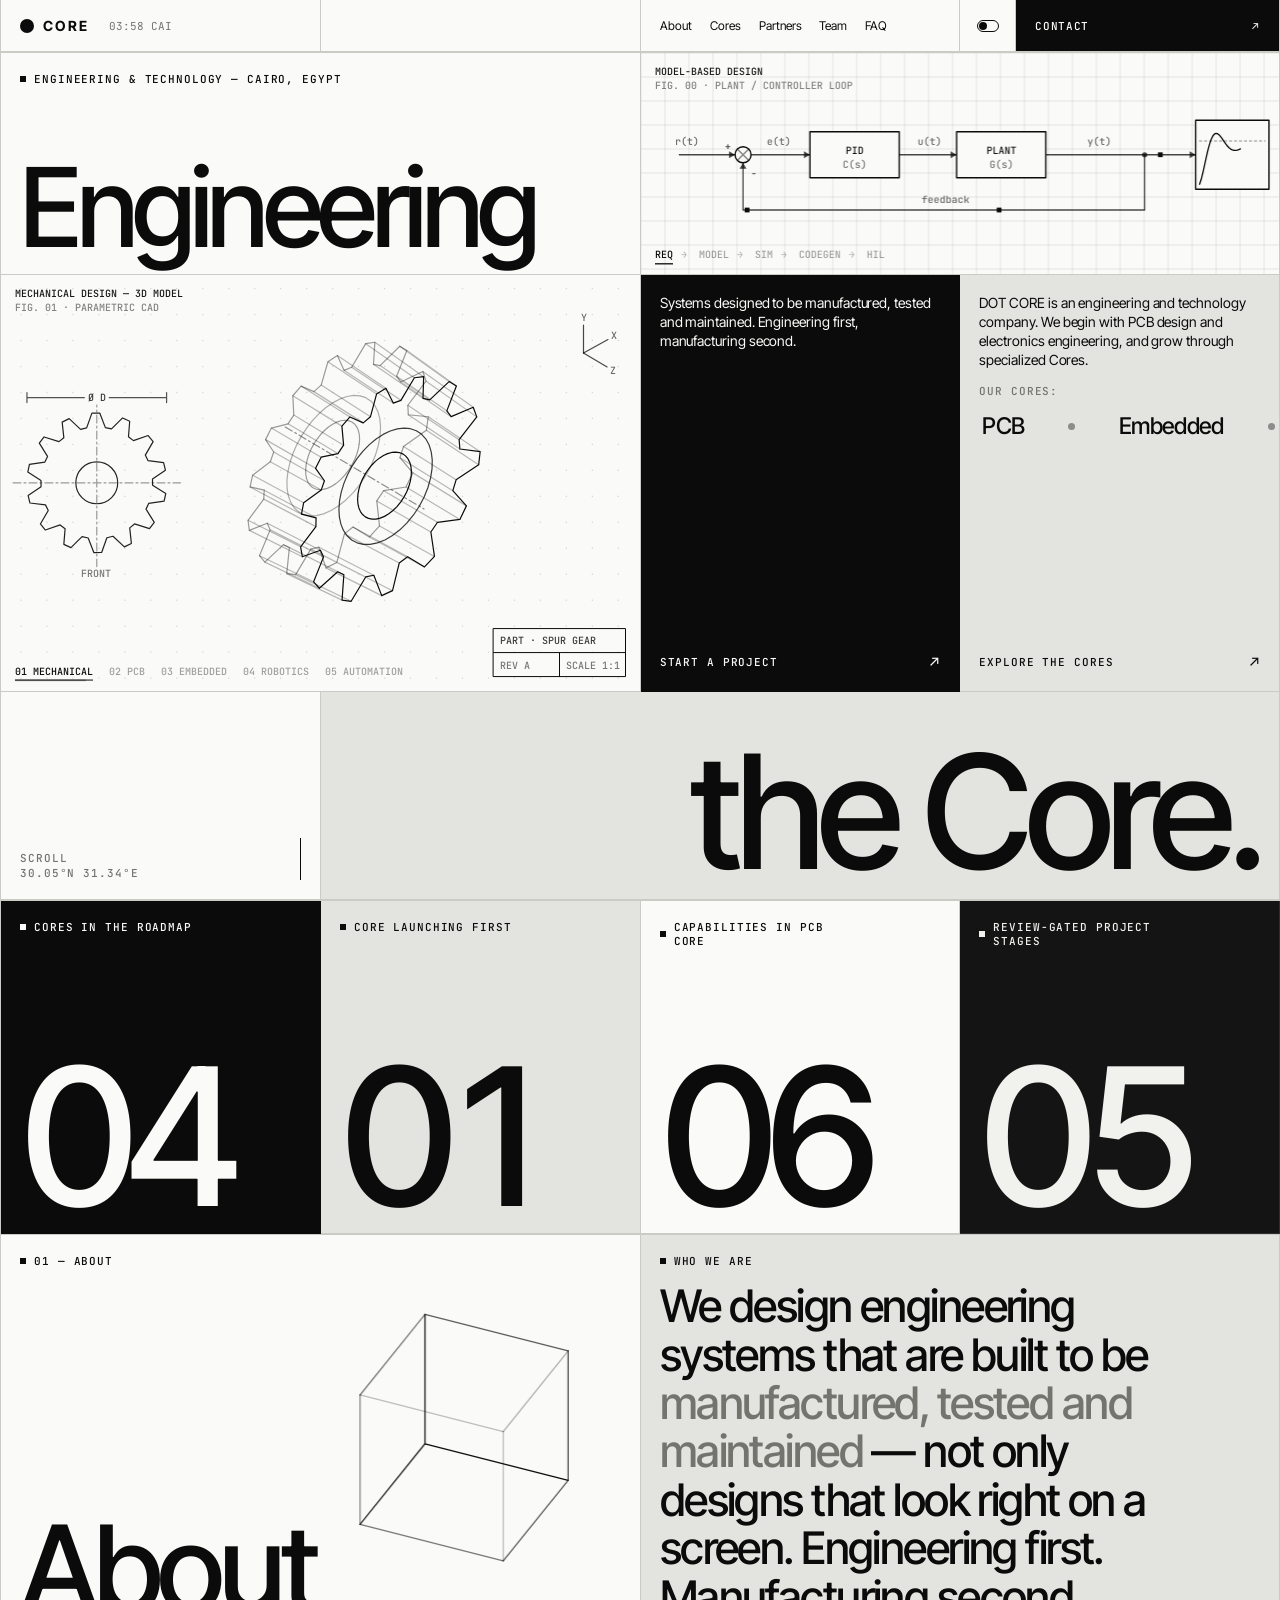
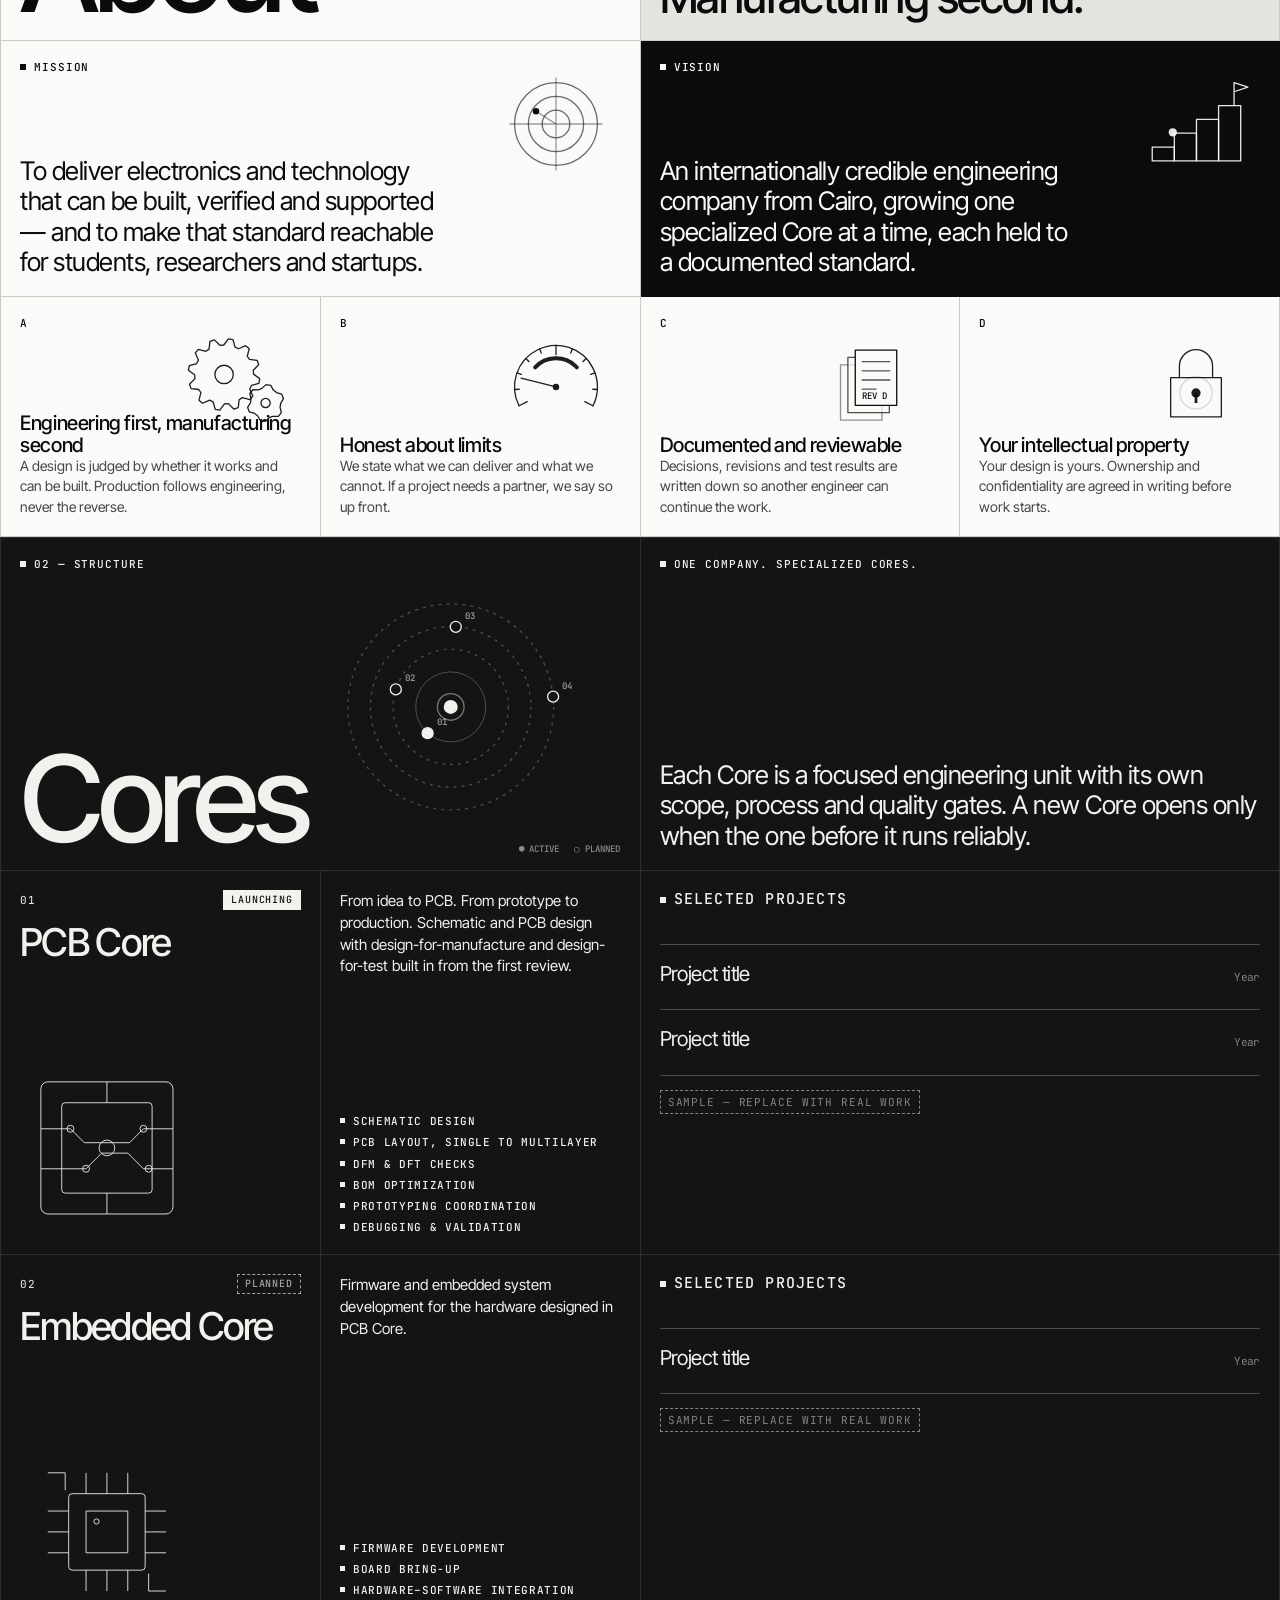
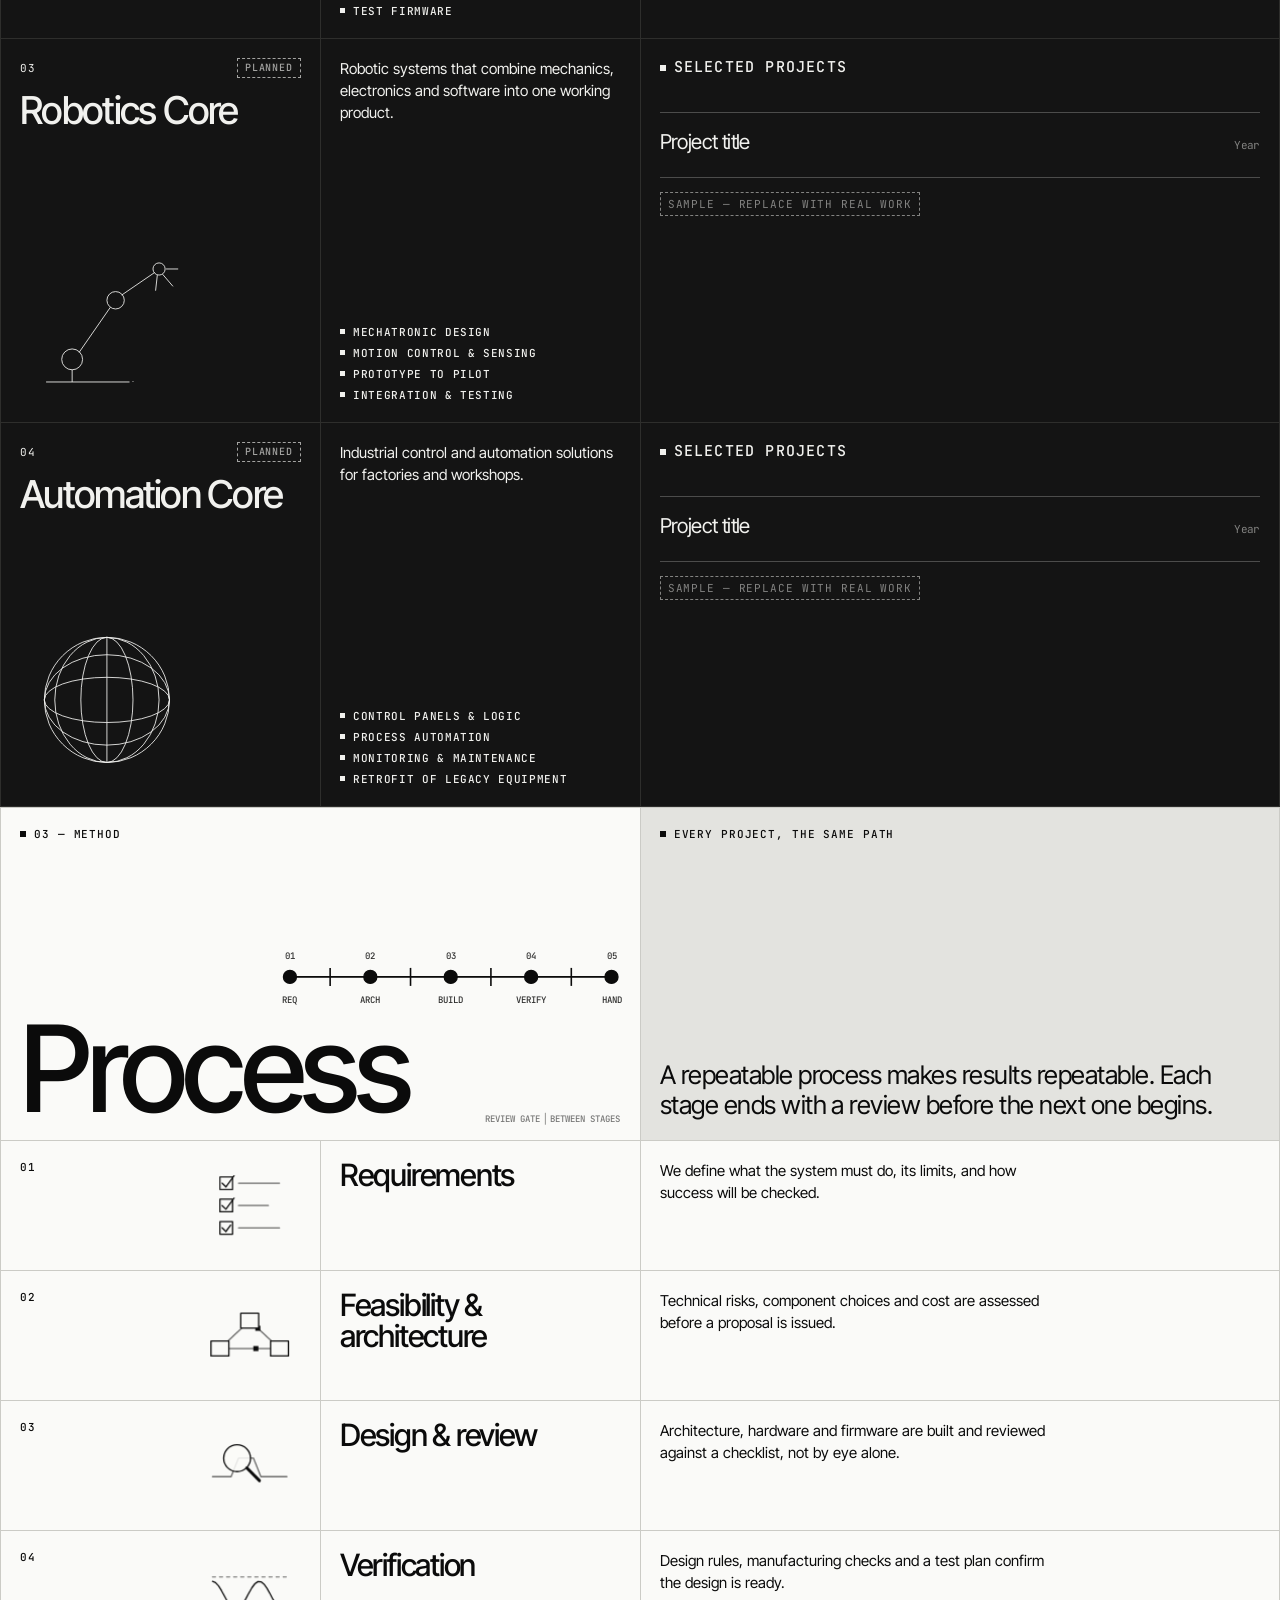
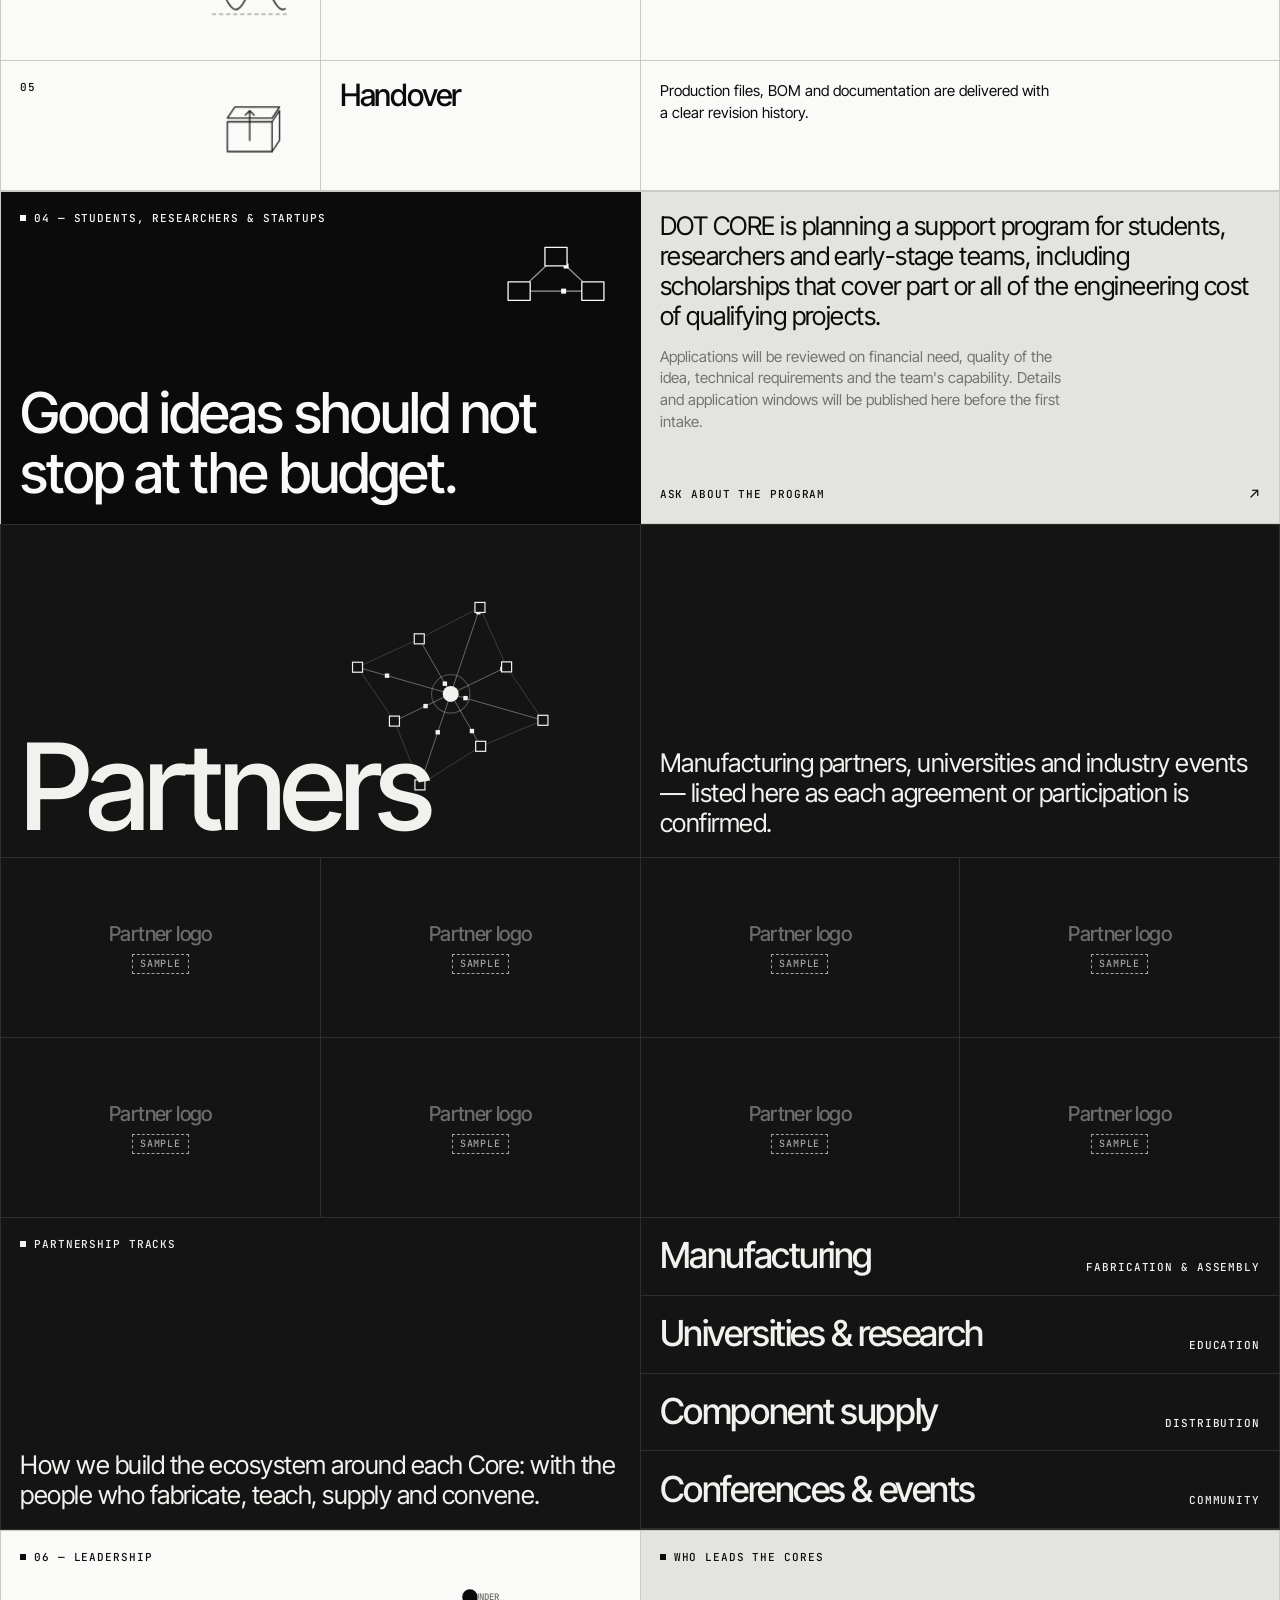
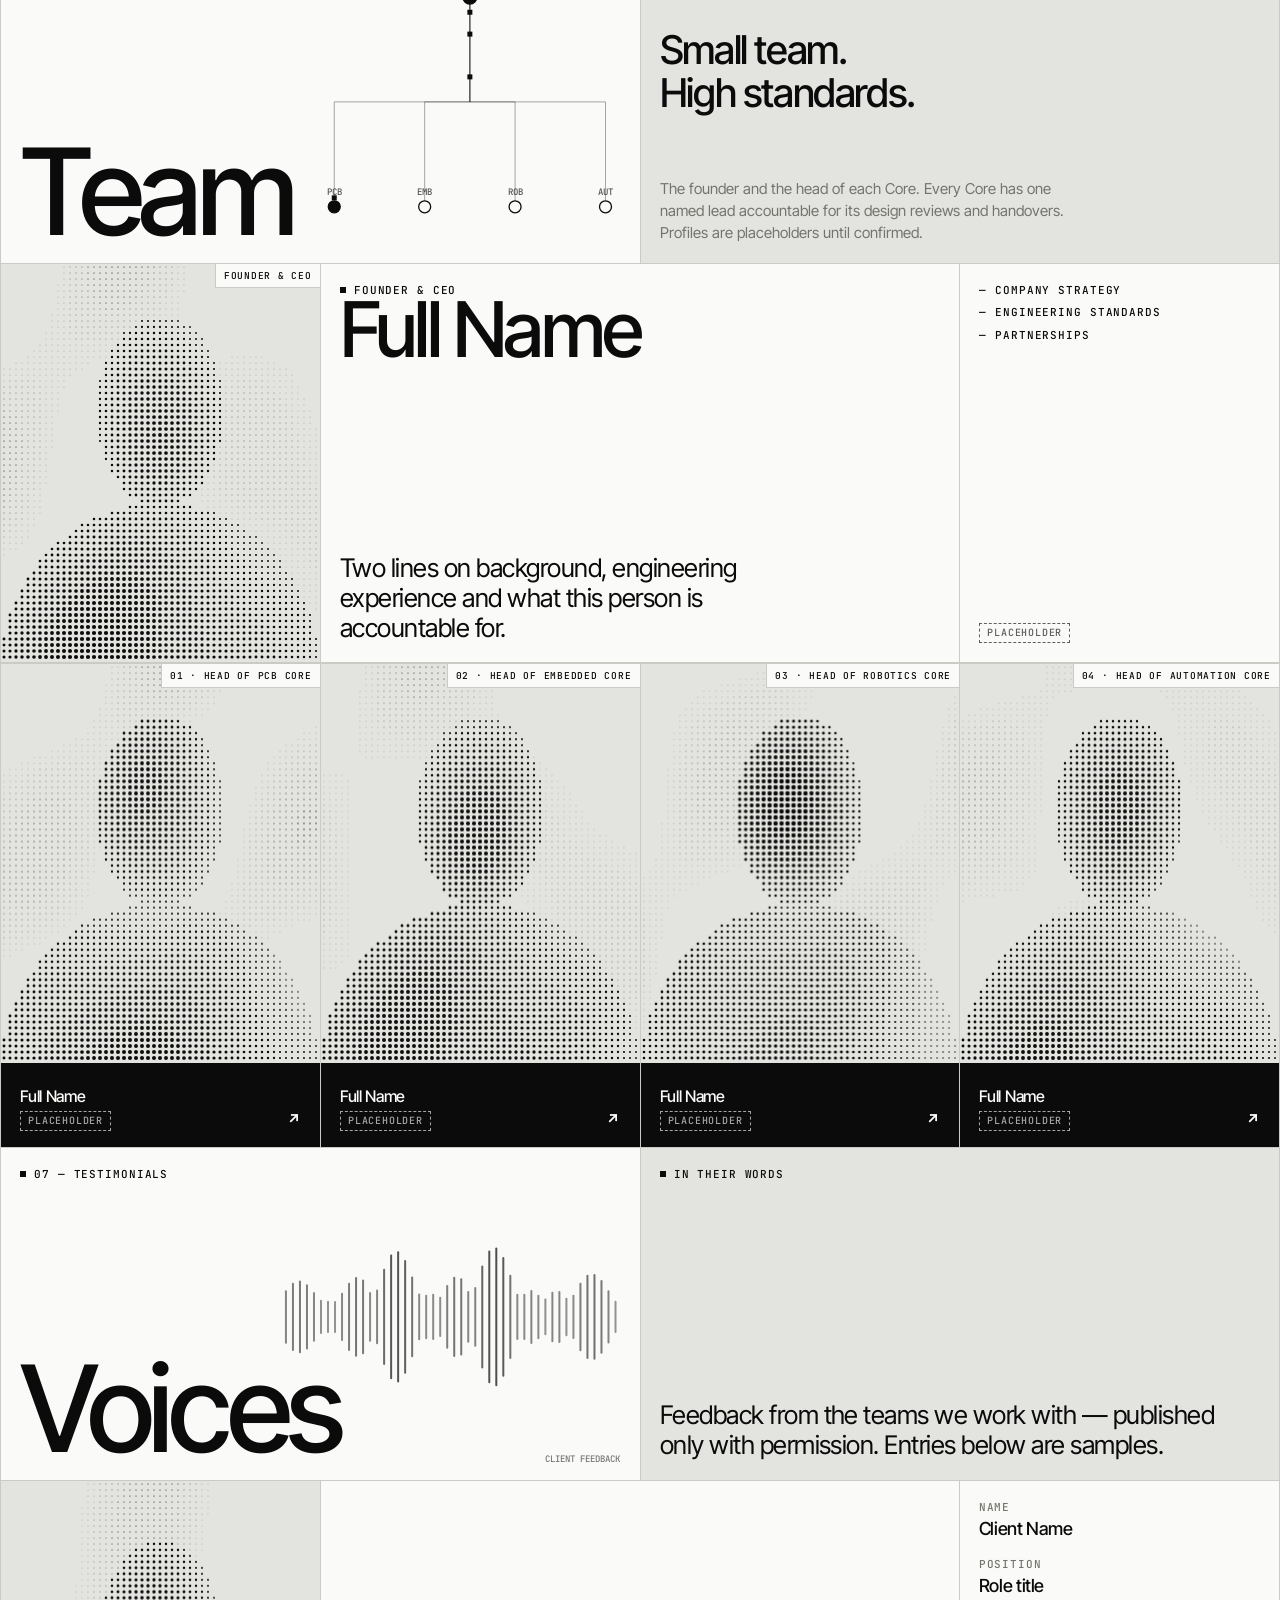
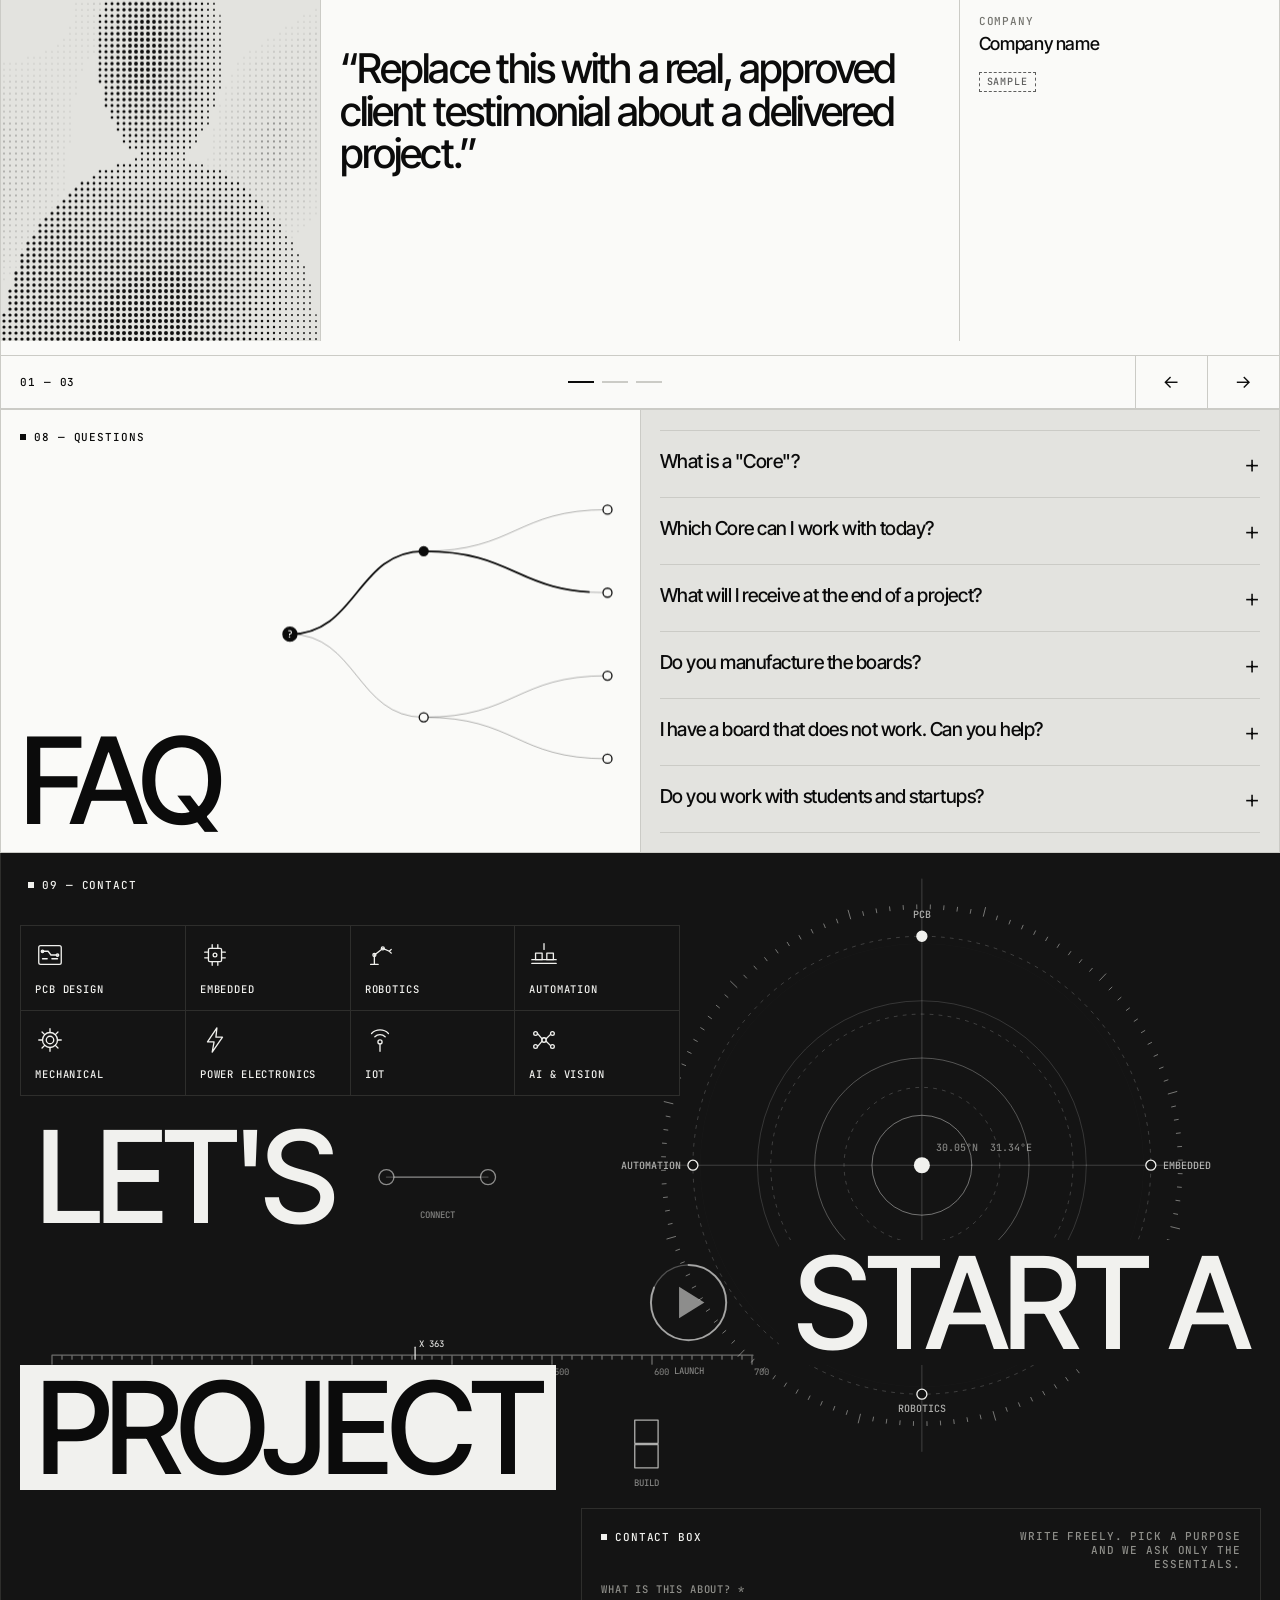
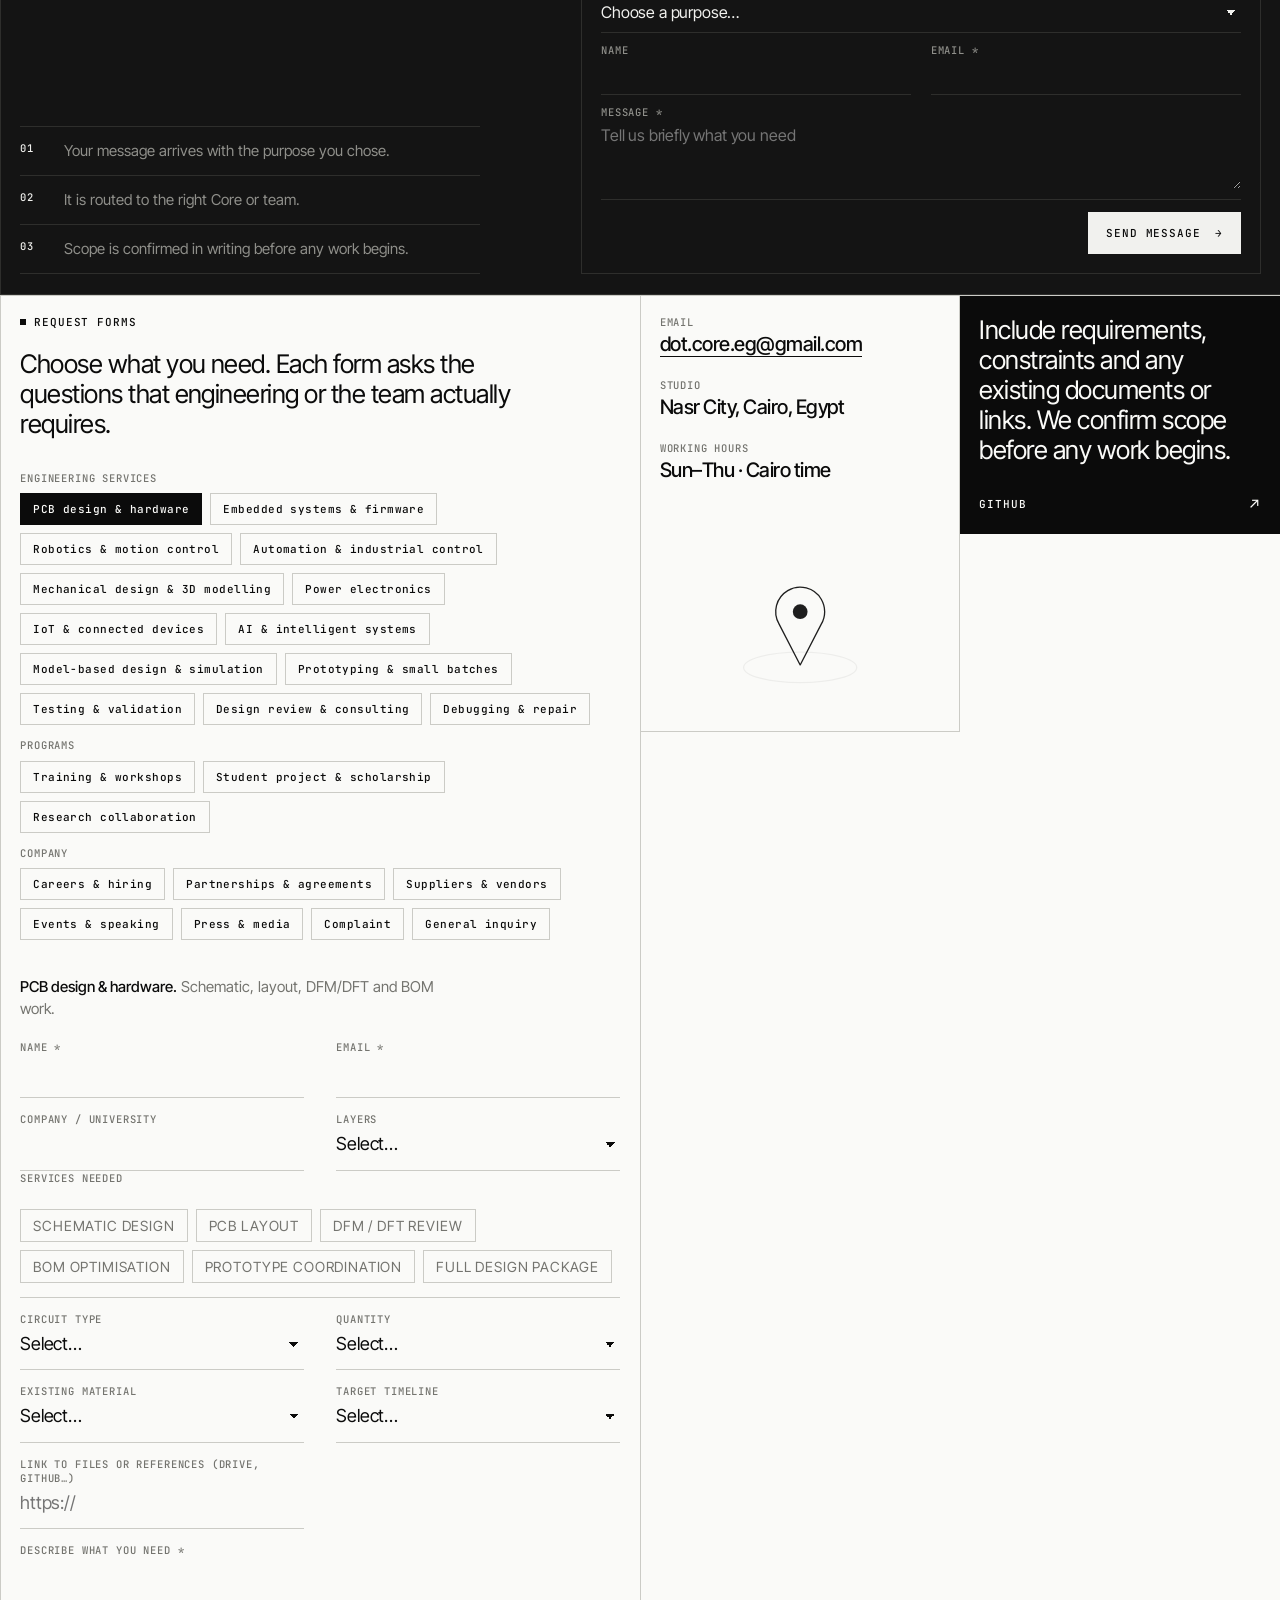
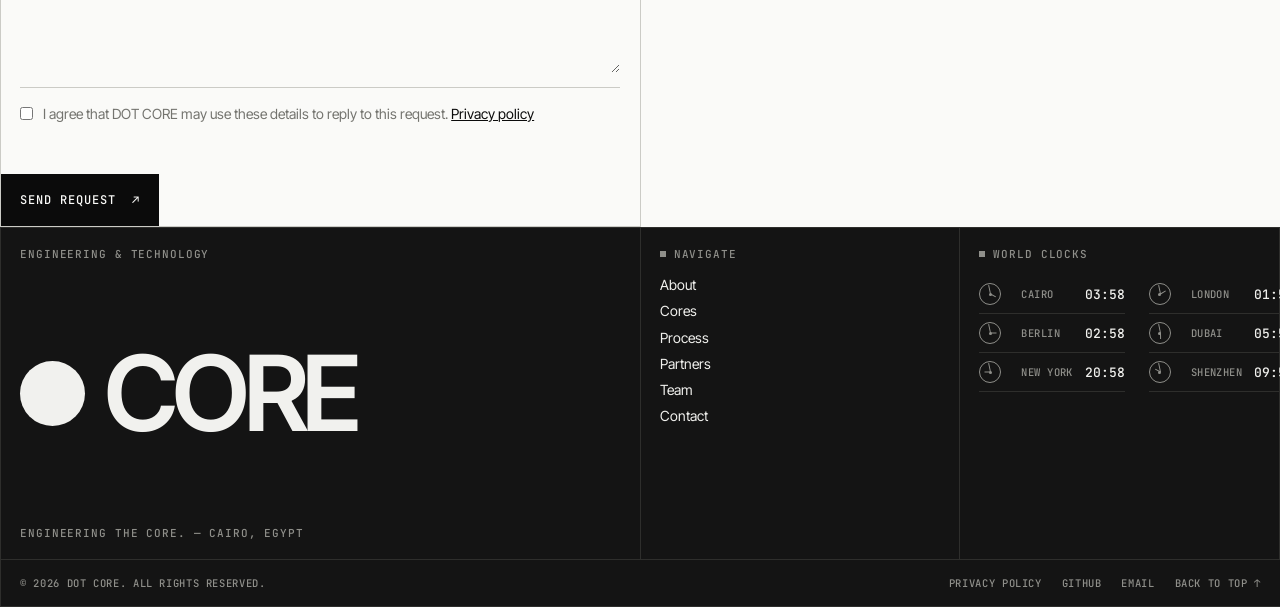
==== commit e35bc4c5: "Add files via upload" ====
--- a/index.html
+++ b/index.html
@@ -68,7 +68,7 @@
       <p class="mono label">Engineering &amp; Technology — Cairo, Egypt</p>
       <h1 class="display"><span class="mask"><span>Engineering</span></span></h1>
     </div>
-    <div class="c art hx-a1" aria-hidden="true"><canvas data-ht="scope" data-seed="2"></canvas></div>
+    <div class="c art hx-a1" aria-hidden="true"><canvas data-ht="mbd" data-seed="2"></canvas></div>
 
     <div class="c art hx-a2" aria-hidden="true">
       <canvas data-ht="cores" data-seed="7"></canvas>
@@ -110,17 +110,17 @@
 <!-- ABOUT -->
 <section id="about">
   <div class="frame">
-    <div class="c s2 head-c"><p class="mono label rv">01 — About</p><h2 class="title"><span class="mask"><span>About</span></span></h2></div>
+    <div class="c s2 head-c hasgl"><canvas class="gl gl--r" data-ht="glyph" data-g="cube" aria-hidden="true"></canvas><p class="mono label rv">01 — About</p><h2 class="title"><span class="mask"><span>About</span></span></h2></div>
     <div class="c s2 statement tint">
       <p class="mono label rv">Who we are</p>
-      <p class="big rv">We design hardware that is built to be <em>manufactured, tested and maintained</em> — not only hardware that looks right on a screen. Engineering first. Manufacturing second.</p>
-    </div>
-    <div class="c s2 mv"><p class="mono label rv">Mission</p><p class="lead rv">To deliver electronics and technology that can be built, verified and supported — and to make that standard reachable for students, researchers and startups.</p></div>
-    <div class="c s2 mv inv"><p class="mono label rv">Vision</p><p class="lead rv">An internationally credible engineering company from Cairo, growing one specialized Core at a time, each held to a documented standard.</p></div>
-    <div class="c pr"><span class="mono">A</span><div><h3>Engineering first, manufacturing second</h3><p>A design is judged by whether it works and can be built. Production follows engineering, never the reverse.</p></div></div>
-    <div class="c pr"><span class="mono">B</span><div><h3>Honest about limits</h3><p>We state what we can deliver and what we cannot. If a project needs a partner, we say so up front.</p></div></div>
-    <div class="c pr"><span class="mono">C</span><div><h3>Documented and reviewable</h3><p>Decisions, revisions and test results are written down so another engineer can continue the work.</p></div></div>
-    <div class="c pr"><span class="mono">D</span><div><h3>Your intellectual property</h3><p>Your design is yours. Ownership and confidentiality are agreed in writing before work starts.</p></div></div>
+      <p class="big rv">We design engineering systems that are built to be <em>manufactured, tested and maintained</em> — not only designs that look right on a screen. Engineering first. Manufacturing second.</p>
+    </div>
+    <div class="c s2 mv hasgl"><canvas class="gl gl--tr" data-ht="glyph" data-g="target" aria-hidden="true"></canvas><p class="mono label rv">Mission</p><p class="lead rv">To deliver electronics and technology that can be built, verified and supported — and to make that standard reachable for students, researchers and startups.</p></div>
+    <div class="c s2 mv inv hasgl"><canvas class="gl gl--tr" data-ht="glyph" data-g="steps" aria-hidden="true"></canvas><p class="mono label rv">Vision</p><p class="lead rv">An internationally credible engineering company from Cairo, growing one specialized Core at a time, each held to a documented standard.</p></div>
+    <div class="c pr hasgl"><canvas class="gl gl--tr" data-ht="glyph" data-g="gear" aria-hidden="true"></canvas><span class="mono">A</span><div><h3>Engineering first, manufacturing second</h3><p>A design is judged by whether it works and can be built. Production follows engineering, never the reverse.</p></div></div>
+    <div class="c pr hasgl"><canvas class="gl gl--tr" data-ht="glyph" data-g="gauge" aria-hidden="true"></canvas><span class="mono">B</span><div><h3>Honest about limits</h3><p>We state what we can deliver and what we cannot. If a project needs a partner, we say so up front.</p></div></div>
+    <div class="c pr hasgl"><canvas class="gl gl--tr" data-ht="glyph" data-g="revs" aria-hidden="true"></canvas><span class="mono">C</span><div><h3>Documented and reviewable</h3><p>Decisions, revisions and test results are written down so another engineer can continue the work.</p></div></div>
+    <div class="c pr hasgl"><canvas class="gl gl--tr" data-ht="glyph" data-g="lock" aria-hidden="true"></canvas><span class="mono">D</span><div><h3>Your intellectual property</h3><p>Your design is yours. Ownership and confidentiality are agreed in writing before work starts.</p></div></div>
   </div>
 </section>
 
@@ -216,17 +216,17 @@
     <div class="c s2 head-c mbg"><canvas data-ht="flow" aria-hidden="true"></canvas><p class="mono label rv">03 — Method</p><h2 class="title"><span class="mask"><span>Process</span></span></h2></div>
     <div class="c s2 head-c tint"><p class="mono label rv">Every project, the same path</p><p class="lead rv">A repeatable process makes results repeatable. Each stage ends with a review before the next one begins.</p></div>
   </div>
-  <div class="frame step"><div class="c"><span class="mono">01</span></div><div class="c"><h3>Requirements</h3></div><div class="c s2"><p>We define what the system must do, its limits, and how success will be checked.</p></div></div>
-  <div class="frame step"><div class="c"><span class="mono">02</span></div><div class="c"><h3>Feasibility &amp; architecture</h3></div><div class="c s2"><p>Technical risks, component choices and cost are assessed before a proposal is issued.</p></div></div>
-  <div class="frame step"><div class="c"><span class="mono">03</span></div><div class="c"><h3>Design &amp; review</h3></div><div class="c s2"><p>Architecture, hardware and firmware are built and reviewed against a checklist, not by eye alone.</p></div></div>
-  <div class="frame step"><div class="c"><span class="mono">04</span></div><div class="c"><h3>Verification</h3></div><div class="c s2"><p>Design rules, manufacturing checks and a test plan confirm the design is ready.</p></div></div>
-  <div class="frame step"><div class="c"><span class="mono">05</span></div><div class="c"><h3>Handover</h3></div><div class="c s2"><p>Production files, BOM and documentation are delivered with a clear revision history.</p></div></div>
+  <div class="frame step"><div class="c hasgl"><canvas class="gl gl--sm" data-ht="glyph" data-g="check" aria-hidden="true"></canvas><span class="mono">01</span></div><div class="c"><h3>Requirements</h3></div><div class="c s2"><p>We define what the system must do, its limits, and how success will be checked.</p></div></div>
+  <div class="frame step"><div class="c hasgl"><canvas class="gl gl--sm" data-ht="glyph" data-g="blocks" aria-hidden="true"></canvas><span class="mono">02</span></div><div class="c"><h3>Feasibility &amp; architecture</h3></div><div class="c s2"><p>Technical risks, component choices and cost are assessed before a proposal is issued.</p></div></div>
+  <div class="frame step"><div class="c hasgl"><canvas class="gl gl--sm" data-ht="glyph" data-g="magnify" aria-hidden="true"></canvas><span class="mono">03</span></div><div class="c"><h3>Design &amp; review</h3></div><div class="c s2"><p>Architecture, hardware and firmware are built and reviewed against a checklist, not by eye alone.</p></div></div>
+  <div class="frame step"><div class="c hasgl"><canvas class="gl gl--sm" data-ht="glyph" data-g="wave" aria-hidden="true"></canvas><span class="mono">04</span></div><div class="c"><h3>Verification</h3></div><div class="c s2"><p>Design rules, manufacturing checks and a test plan confirm the design is ready.</p></div></div>
+  <div class="frame step"><div class="c hasgl"><canvas class="gl gl--sm" data-ht="glyph" data-g="box" aria-hidden="true"></canvas><span class="mono">05</span></div><div class="c"><h3>Handover</h3></div><div class="c s2"><p>Production files, BOM and documentation are delivered with a clear revision history.</p></div></div>
 </section>
 
 <!-- SUPPORT -->
 <section id="support" class="support">
   <div class="frame">
-    <div class="c s2 inv head-c"><p class="mono label rv">04 — Students, researchers &amp; startups</p><h2 class="big rv">Good ideas should not stop at the budget.</h2></div>
+    <div class="c s2 inv head-c hasgl"><canvas class="gl gl--tr" data-ht="glyph" data-g="blocks" aria-hidden="true"></canvas><p class="mono label rv">04 — Students, researchers &amp; startups</p><h2 class="big rv">Good ideas should not stop at the budget.</h2></div>
     <div class="c s2 head-c tint">
       <p class="lead rv">DOT CORE is planning a support program for students, researchers and early-stage teams, including scholarships that cover part or all of the engineering cost of qualifying projects.</p>
       <p class="mute rv">Applications will be reviewed on financial need, quality of the idea, technical requirements and the team's capability. Details and application windows will be published here before the first intake.</p>
@@ -337,43 +337,52 @@
   <div class="cta dark">
     <canvas data-ht="beacon" data-seed="5" aria-hidden="true"></canvas>
     <p class="mono label" style="position:absolute;top:var(--pad);left:var(--pad);background:var(--bg);padding:6px 8px">09 — Contact</p>
+        <div class="disc" id="disc" role="group" aria-label="Choose a discipline">
+      <button type="button" class="tile" data-spec="pcb" aria-pressed="false"><svg viewBox="0 0 32 32" width="30" height="30" fill="none" stroke="currentColor" stroke-width="1.4" stroke-linecap="round" stroke-linejoin="round" aria-hidden="true"><rect x="4" y="6" width="24" height="20" rx="2"/><path class="tr" d="M8 12h6l3 4h7M8 20h5M18 20h6"/><circle cx="8" cy="12" r="1.3"/><circle cx="24" cy="16" r="1.3"/></svg><span>PCB design</span></button>
+      <button type="button" class="tile" data-spec="embedded" aria-pressed="false"><svg viewBox="0 0 32 32" width="30" height="30" fill="none" stroke="currentColor" stroke-width="1.4" stroke-linecap="round" stroke-linejoin="round" aria-hidden="true"><rect x="9" y="9" width="14" height="14" rx="1.5"/><path d="M13 9V5M19 9V5M13 27v-4M19 27v-4M9 13H5M9 19H5M27 13h-4M27 19h-4"/><circle class="pulse" cx="16" cy="16" r="2"/></svg><span>Embedded</span></button>
+      <button type="button" class="tile" data-spec="robotics" aria-pressed="false"><svg viewBox="0 0 32 32" width="30" height="30" fill="none" stroke="currentColor" stroke-width="1.4" stroke-linecap="round" stroke-linejoin="round" aria-hidden="true"><path d="M6 26h8"/><g class="arm"><path d="M10 26V16l9-7 7 3"/><circle cx="10" cy="16" r="1.6"/><circle cx="19" cy="9" r="1.6"/><path d="M26 12l2-2M26 12l2 2"/></g></svg><span>Robotics</span></button>
+      <button type="button" class="tile" data-spec="automation" aria-pressed="false"><svg viewBox="0 0 32 32" width="30" height="30" fill="none" stroke="currentColor" stroke-width="1.4" stroke-linecap="round" stroke-linejoin="round" aria-hidden="true"><path d="M3 21h26M3 25h26"/><rect class="box" x="7" y="14" width="7" height="7"/><rect class="box b2" x="19" y="14" width="7" height="7"/><path d="M16 4v6"/></svg><span>Automation</span></button>
+      <button type="button" class="tile" data-spec="mechanical" aria-pressed="false"><svg viewBox="0 0 32 32" width="30" height="30" fill="none" stroke="currentColor" stroke-width="1.4" stroke-linecap="round" stroke-linejoin="round" aria-hidden="true"><g class="spin"><circle cx="16" cy="16" r="4"/><path d="M16 4v4M16 24v4M4 16h4M24 16h4M7.5 7.5l2.8 2.8M21.7 21.7l2.8 2.8M24.5 7.5l-2.8 2.8M10.3 21.7l-2.8 2.8"/><circle cx="16" cy="16" r="8"/></g></svg><span>Mechanical</span></button>
+      <button type="button" class="tile" data-spec="power" aria-pressed="false"><svg viewBox="0 0 32 32" width="30" height="30" fill="none" stroke="currentColor" stroke-width="1.4" stroke-linecap="round" stroke-linejoin="round" aria-hidden="true"><path class="bolt" d="M18 3L8 18h7l-2 11 11-16h-7z"/></svg><span>Power electronics</span></button>
+      <button type="button" class="tile" data-spec="iot" aria-pressed="false"><svg viewBox="0 0 32 32" width="30" height="30" fill="none" stroke="currentColor" stroke-width="1.4" stroke-linecap="round" stroke-linejoin="round" aria-hidden="true"><circle cx="16" cy="18" r="2.2"/><path d="M10.5 12.5a7.8 7.8 0 0 1 11 0M7 9a12.7 12.7 0 0 1 18 0"/><path d="M16 20v8"/></svg><span>IoT</span></button>
+      <button type="button" class="tile" data-spec="ai" aria-pressed="false"><svg viewBox="0 0 32 32" width="30" height="30" fill="none" stroke="currentColor" stroke-width="1.4" stroke-linecap="round" stroke-linejoin="round" aria-hidden="true"><circle cx="7" cy="9" r="2"/><circle cx="7" cy="23" r="2"/><circle cx="16" cy="16" r="2.4"/><circle cx="25" cy="9" r="2"/><circle cx="25" cy="23" r="2"/><path d="M9 9l5.2 6M9 23l5.2-6M18 15l5-5M18 17l5 5"/></svg><span>AI & vision</span></button>
+    </div>
     <h2 class="cta__words" aria-label="Let's start a project">
       <span class="rv" aria-hidden="true">Let's</span>
       <span class="rv row2" aria-hidden="true">start a</span>
       <span class="dk rv" aria-hidden="true">project</span>
     </h2>
-    <form class="quick" id="quick" novalidate>
-      <label class="sr" for="q-email">Your email</label>
-      <input id="q-email" type="email" placeholder="Your email address" autocomplete="email">
-      <button type="submit" aria-label="Continue to the inquiry form">→</button>
+<ol class="route" aria-label="How a message is handled">
+      <li><b>01</b><span>Your message arrives with the purpose you chose.</span></li>
+      <li><b>02</b><span>It is routed to the right Core or team.</span></li>
+      <li><b>03</b><span>Scope is confirmed in writing before any work begins.</span></li>
+    </ol>
+    <form class="qbox" id="quick" novalidate>
+      <div class="qtop"><p class="mono label">Contact box</p><p class="mono mute qnote">Write freely. Pick a purpose and we ask only the essentials.</p></div>
+      <div class="field qp"><label for="q-purpose">What is this about? *</label><select id="q-purpose" name="purpose"></select></div>
+      <div class="qgrid" id="q-dyn"></div>
+      <div class="field full"><label for="q-msg">Message *</label><textarea id="q-msg" name="message" rows="2" placeholder="Tell us briefly what you need"></textarea></div>
+      <div class="qhint" id="q-hint" hidden></div>
+      <input class="hp" type="text" name="website" tabindex="-1" autocomplete="off" aria-hidden="true">
+      <div class="qfoot"><p class="status" id="q-status" role="status" aria-live="polite"></p><button class="qsend" type="submit"><span>Send message</span><b aria-hidden="true">→</b></button></div>
     </form>
   </div>
   <div class="frame">
-    <div class="c s2">
-      <p class="mono label">Project inquiry</p>
-      <form id="form" novalidate>
-        <div class="field"><label for="f-name">Name</label><input id="f-name" name="name" autocomplete="name" required></div>
-        <div class="field"><label for="f-email">Email</label><input id="f-email" name="email" type="email" autocomplete="email" required></div>
-        <div class="field"><label for="f-org">Company / university</label><input id="f-org" name="organization" autocomplete="organization"></div>
-        <div class="field"><label for="f-type">Request type</label>
-          <select id="f-type" name="type">
-            <option>Business project</option><option>Student project</option><option>Scholarship application</option><option>Debugging &amp; repair</option><option>Support &amp; volunteering</option>
-          </select></div>
-        <div class="field full"><label for="f-msg">What must the system do?</label><textarea id="f-msg" name="message" required></textarea></div>
-        <input class="hp" type="text" name="website" tabindex="-1" autocomplete="off" aria-hidden="true">
-        <p class="status" id="status" role="status" aria-live="polite"></p>
-        <button class="submit" id="submit" type="submit"><span>Send inquiry</span><b aria-hidden="true">↗</b></button>
-      </form>
-    </div>
-    <div class="c info">
-      <dl>
+    <div class="c s2 forms" id="forms">
+      <p class="mono label">Request forms</p>
+      <p class="lead formlead">Choose what you need. Each form asks the questions that engineering or the team actually requires.</p>
+      <div class="cats" id="cats"></div>
+      <form id="form" novalidate><p class="fdesc">The request forms need JavaScript. Please write to <a href="mailto:dot.core.eg@gmail.com">dot.core.eg@gmail.com</a>.</p></form>
+    </div>
+    <div class="c info hasgl"><dl>
         <dt>Email</dt><dd><a href="mailto:dot.core.eg@gmail.com">dot.core.eg@gmail.com</a></dd>
         <dt>Studio</dt><dd>Nasr City, Cairo, Egypt</dd>
         <dt>Working hours</dt><dd>Sun–Thu · Cairo time</dd>
       </dl>
+      <canvas class="gl gl--flow" data-ht="glyph" data-g="pin" aria-hidden="true"></canvas>
     </div>
     <div class="c inv between">
-      <p class="lead">Include requirements, constraints and any existing documents or photos. We confirm scope before any work begins.</p>
+      <p class="lead">Include requirements, constraints and any existing documents or links. We confirm scope before any work begins.</p>
       <a class="cta-link" href="https://github.com/dotcoreeg" rel="noopener">GitHub <b aria-hidden="true">↗</b></a>
     </div>
   </div>
--- a/assets/css/style.css
+++ b/assets/css/style.css
@@ -232,7 +232,7 @@
 .submit{grid-column:1/-1;display:flex;justify-content:space-between;align-items:center;gap:16px;background:var(--inv-bg);color:var(--inv-fg);padding:18px var(--pad);margin:16px calc(var(--pad)*-1) calc(var(--pad)*-1);font:500 12px var(--mono);letter-spacing:.08em;text-transform:uppercase;transition:opacity .3s}
 .submit:disabled{opacity:.5;cursor:wait}
 .status{grid-column:1/-1;padding-top:12px;font:500 12px var(--mono);letter-spacing:.04em;min-height:1.5em}
-.status.err{color:#d23a2a}
+.status.err{color:var(--ink);text-decoration:underline;text-underline-offset:3px}
 .info dt{font:500 10.5px var(--mono);letter-spacing:.08em;text-transform:uppercase;color:var(--mid);margin-bottom:4px}
 .info dd{font:500 20px/1.15 var(--head);letter-spacing:-.025em;margin-bottom:22px}
 .info dd a{border-bottom:1px solid currentColor}
@@ -487,3 +487,94 @@
 .vbg.mbg>canvas{position:absolute}
 .hx-a2{cursor:default}
 .clk .nm{white-space:nowrap;letter-spacing:.04em}
+
+/* glyphs */
+.hasgl{overflow:hidden}
+.hasgl>:not(canvas){position:relative;z-index:1}
+.gl{position:absolute;z-index:0;pointer-events:none;width:clamp(96px,10vw,160px);height:clamp(96px,10vw,160px)}
+.gl--tr{top:var(--pad);right:var(--pad)}
+.gl--br{bottom:var(--pad);right:var(--pad)}
+.gl--r{top:0;right:0;bottom:0;width:55%;height:100%}
+.gl--sm{top:50%;right:var(--pad);transform:translateY(-50%);width:clamp(84px,8vw,118px);height:clamp(84px,8vw,118px)}
+@media(max-width:640px){.gl--r{width:60%}}
+
+/* CTA: disciplines */
+.cta{gap:18px}
+.disc{position:relative;z-index:2;display:grid;grid-template-columns:repeat(4,minmax(0,1fr));width:min(100%,660px);margin-top:calc(var(--pad) + 34px);border-top:1px solid var(--line);border-left:1px solid var(--line)}
+.tile{display:flex;flex-direction:column;align-items:flex-start;gap:12px;padding:14px;min-height:82px;text-align:left;background:var(--bg);color:var(--ink);border-right:1px solid var(--line);border-bottom:1px solid var(--line);font:500 10.5px var(--mono);letter-spacing:.08em;text-transform:uppercase;transition:background .3s,color .3s}
+.tile svg{transition:transform .5s var(--ease)}
+.tile:hover,.tile[aria-pressed=true]{background:var(--ink);color:var(--bg)}
+.tile:hover svg{transform:scale(1.12)}
+.tile .spin{transform-origin:16px 16px}
+.tile:hover .spin{animation:spin 4s linear infinite}
+.tile:hover .arm{transform-origin:10px 26px;animation:sway 1.6s ease-in-out infinite alternate}
+.tile:hover .bolt{animation:flick .8s steps(2) infinite}
+.tile:hover .pulse{animation:flick .7s steps(2) infinite}
+.tile:hover .box{animation:slide 1.4s linear infinite}
+.tile:hover .tr{stroke-dasharray:3 3;animation:dash 1s linear infinite}
+@keyframes spin{to{transform:rotate(360deg)}}
+@keyframes sway{to{transform:rotate(-14deg)}}
+@keyframes flick{50%{opacity:.25}}
+@keyframes slide{50%{transform:translateX(6px)}}
+@keyframes dash{to{stroke-dashoffset:-12}}
+@media(prefers-reduced-motion:reduce){.tile:hover *{animation:none!important}}
+@media(max-width:700px){.disc{display:flex;overflow-x:auto;width:100%;scrollbar-width:none}.tile{min-width:128px}}
+
+/* contact box */
+.qbox{position:relative;z-index:2;align-self:flex-end;width:min(100%,680px);background:var(--bg);border:1px solid var(--line);padding:var(--pad);display:grid;grid-template-columns:1fr 1fr;column-gap:20px}
+.qbox>*{grid-column:1/-1}
+.qtop{display:flex;justify-content:space-between;gap:16px;align-items:baseline}
+.qnote{text-align:right;max-width:34ch}
+.qgrid{display:grid;grid-template-columns:1fr 1fr;column-gap:20px}
+.qbox .field{padding:10px 0}
+.qbox .field:nth-child(n){padding-left:0;padding-right:0;border-left:0}
+.qbox .field input,.qbox .field select,.qbox .field textarea{font-size:16px}
+.qbox .field textarea{min-height:64px}
+.qbox select option,.qbox select optgroup{color:#000}
+.qhint{margin:10px 0 0;padding:12px 14px;border:1px dashed var(--line);font:400 13.5px/1.45 var(--head);color:var(--mid)}
+.qhint b{color:var(--ink);font-weight:500}
+.qhint button{font:500 10.5px var(--mono);letter-spacing:.06em;text-transform:uppercase;color:var(--ink);border-bottom:1px solid currentColor;margin:0 10px 0 4px}
+.qfoot{display:flex;justify-content:space-between;align-items:center;gap:16px;margin-top:12px}
+.qsend{display:flex;gap:14px;align-items:center;padding:14px 18px;background:var(--inv-bg);color:var(--inv-fg);font:500 11px var(--mono);letter-spacing:.08em;text-transform:uppercase;transition:gap .3s var(--ease)}
+.qsend:hover{gap:24px}
+.qsend:disabled{opacity:.5}
+@media(max-width:640px){.qgrid{grid-template-columns:1fr}.qtop{flex-direction:column;gap:6px}.qnote{text-align:left}.qbox{grid-template-columns:1fr}}
+
+/* request forms */
+.forms .formlead{max-width:36ch;margin:6px 0 4px}
+.cathead{margin-top:14px;font-size:10.5px;letter-spacing:.08em;text-transform:uppercase}
+.catrow{display:flex;flex-wrap:wrap;gap:8px;margin-top:8px}
+.cat{padding:8px 12px;border:1px solid var(--line);font:500 11px var(--mono);letter-spacing:.04em;color:var(--ink);transition:background .25s,color .25s}
+.cat:hover{border-color:var(--ink)}
+.cat[aria-pressed=true]{background:var(--ink);color:var(--bg);border-color:var(--ink)}
+#form{margin-top:22px}
+.fdesc{font:400 15px/1.45 var(--head);color:var(--mid);margin-bottom:6px;max-width:60ch}
+.fdesc b{color:var(--ink);font-weight:500}
+.fgrid{display:grid;grid-template-columns:1fr 1fr;column-gap:32px}
+.fgrid .field:nth-child(n){padding-left:0;padding-right:0;border-left:0}
+fieldset.field{border:0;border-bottom:1px solid var(--line);min-width:0}
+fieldset.field legend{font:500 10.5px var(--mono);letter-spacing:.08em;text-transform:uppercase;color:var(--mid);padding:0;margin-bottom:10px}
+.opts{display:flex;flex-wrap:wrap;gap:8px}
+.opts label{position:relative;cursor:pointer}
+.opts input{position:absolute;opacity:0;inset:0}
+.opts span{display:block;padding:7px 12px;border:1px solid var(--line);font:400 14px var(--head);transition:background .2s,color .2s}
+.opts input:checked+span{background:var(--ink);color:var(--bg);border-color:var(--ink)}
+.opts input:focus-visible+span{outline:2px solid var(--ink);outline-offset:2px}
+.consent{display:flex;gap:10px;align-items:flex-start;padding:16px 0;font:400 14px/1.4 var(--head);color:var(--mid)}
+.consent input{margin-top:3px;accent-color:var(--ink)}
+.consent a{color:var(--ink);text-decoration:underline}
+@media(max-width:640px){.fgrid{grid-template-columns:1fr}}
+.field select option{color:#000}
+
+#form{display:block}
+.route{position:absolute;z-index:2;left:var(--pad);bottom:var(--pad);width:min(38%,460px);list-style:none;display:flex;flex-direction:column;gap:0;border-top:1px solid var(--line)}
+.route li{display:grid;grid-template-columns:34px 1fr;gap:10px;padding:14px 0;border-bottom:1px solid var(--line);font:400 15px/1.35 var(--head);color:var(--mid);animation:routehi 6s infinite}
+.route li:nth-child(2){animation-delay:2s}
+.route li:nth-child(3){animation-delay:4s}
+.route b{font:500 10.5px var(--mono);letter-spacing:.08em;color:var(--ink)}
+@keyframes routehi{0%,30%{color:var(--ink)}36%,100%{color:var(--mid)}}
+@media(max-width:1100px),(prefers-reduced-motion:reduce){.route{display:none}}
+
+.gl--flow{position:relative;display:block;width:100%;height:170px;margin-top:24px}
+.forms~.info,.forms~.between{align-self:start;position:sticky;top:64px}
+@media(max-width:700px){.cta>canvas{opacity:.4}.forms~.info,.forms~.between{position:static}}
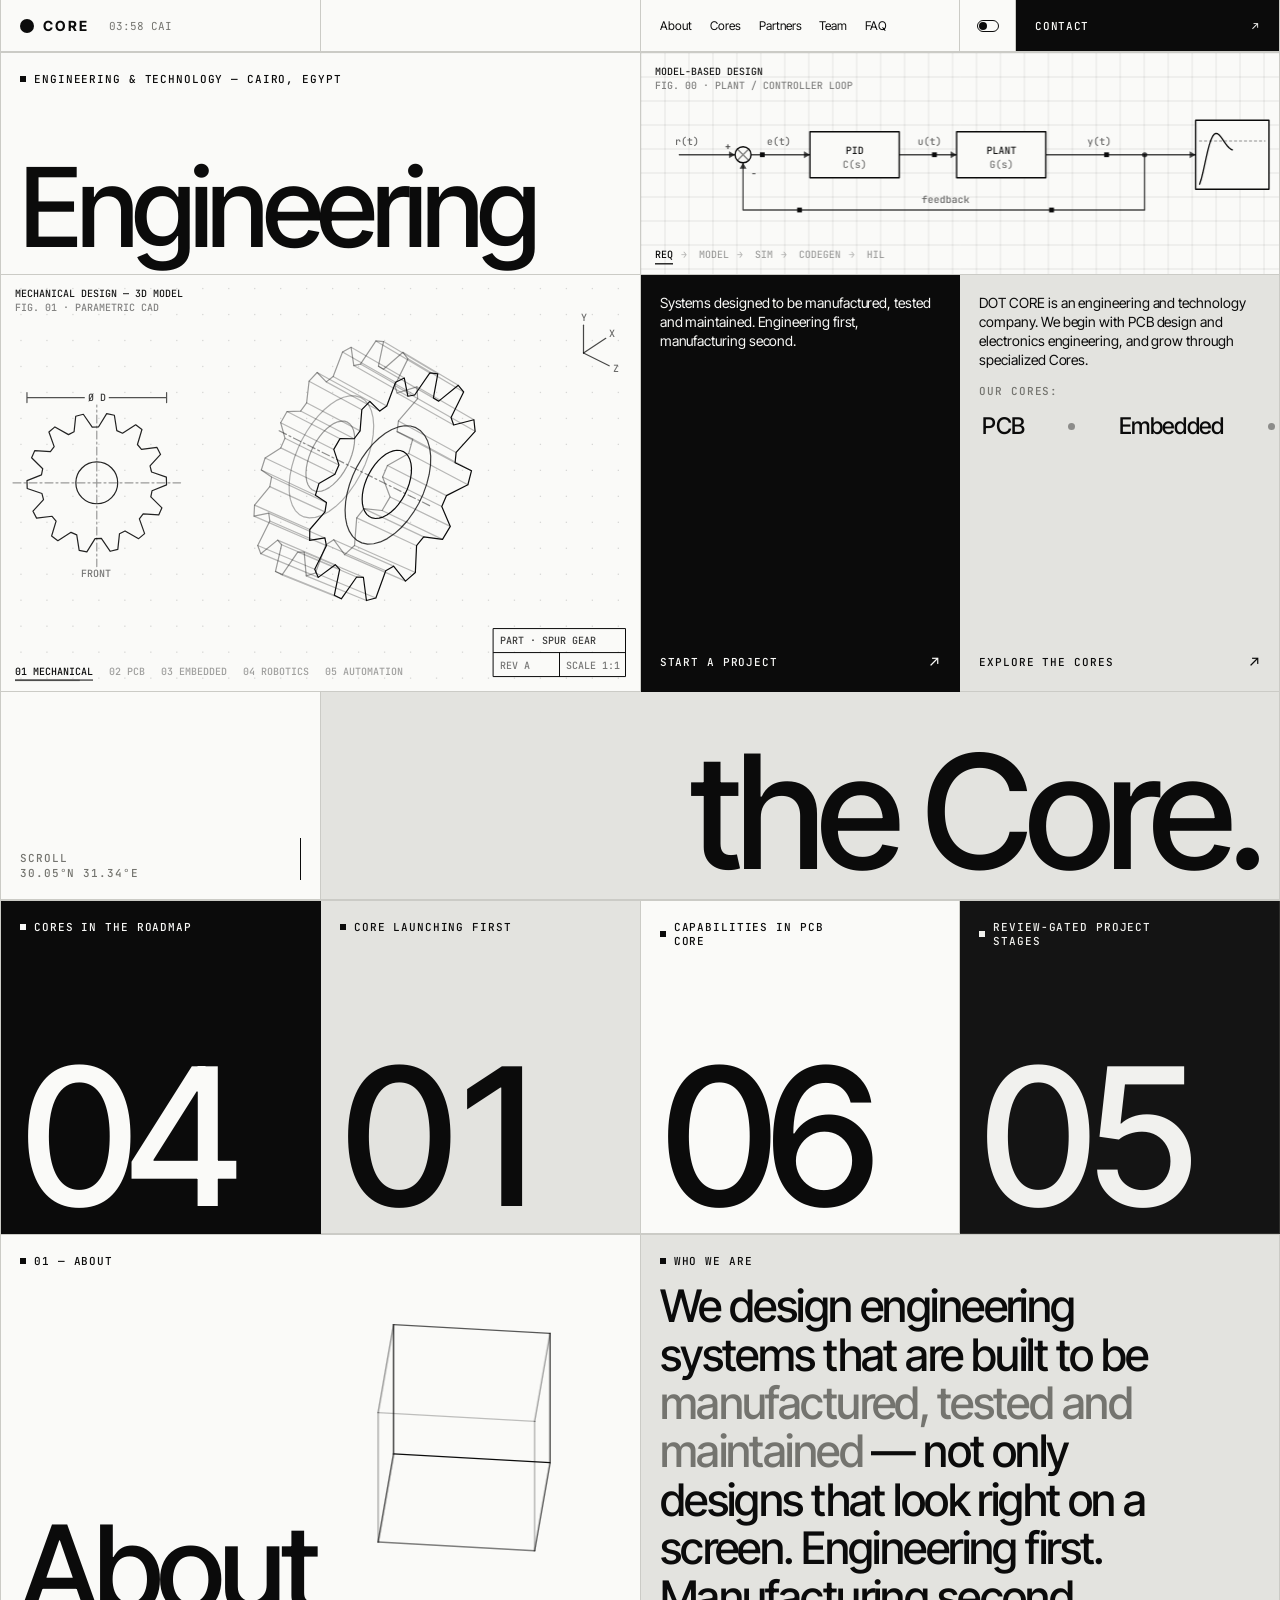
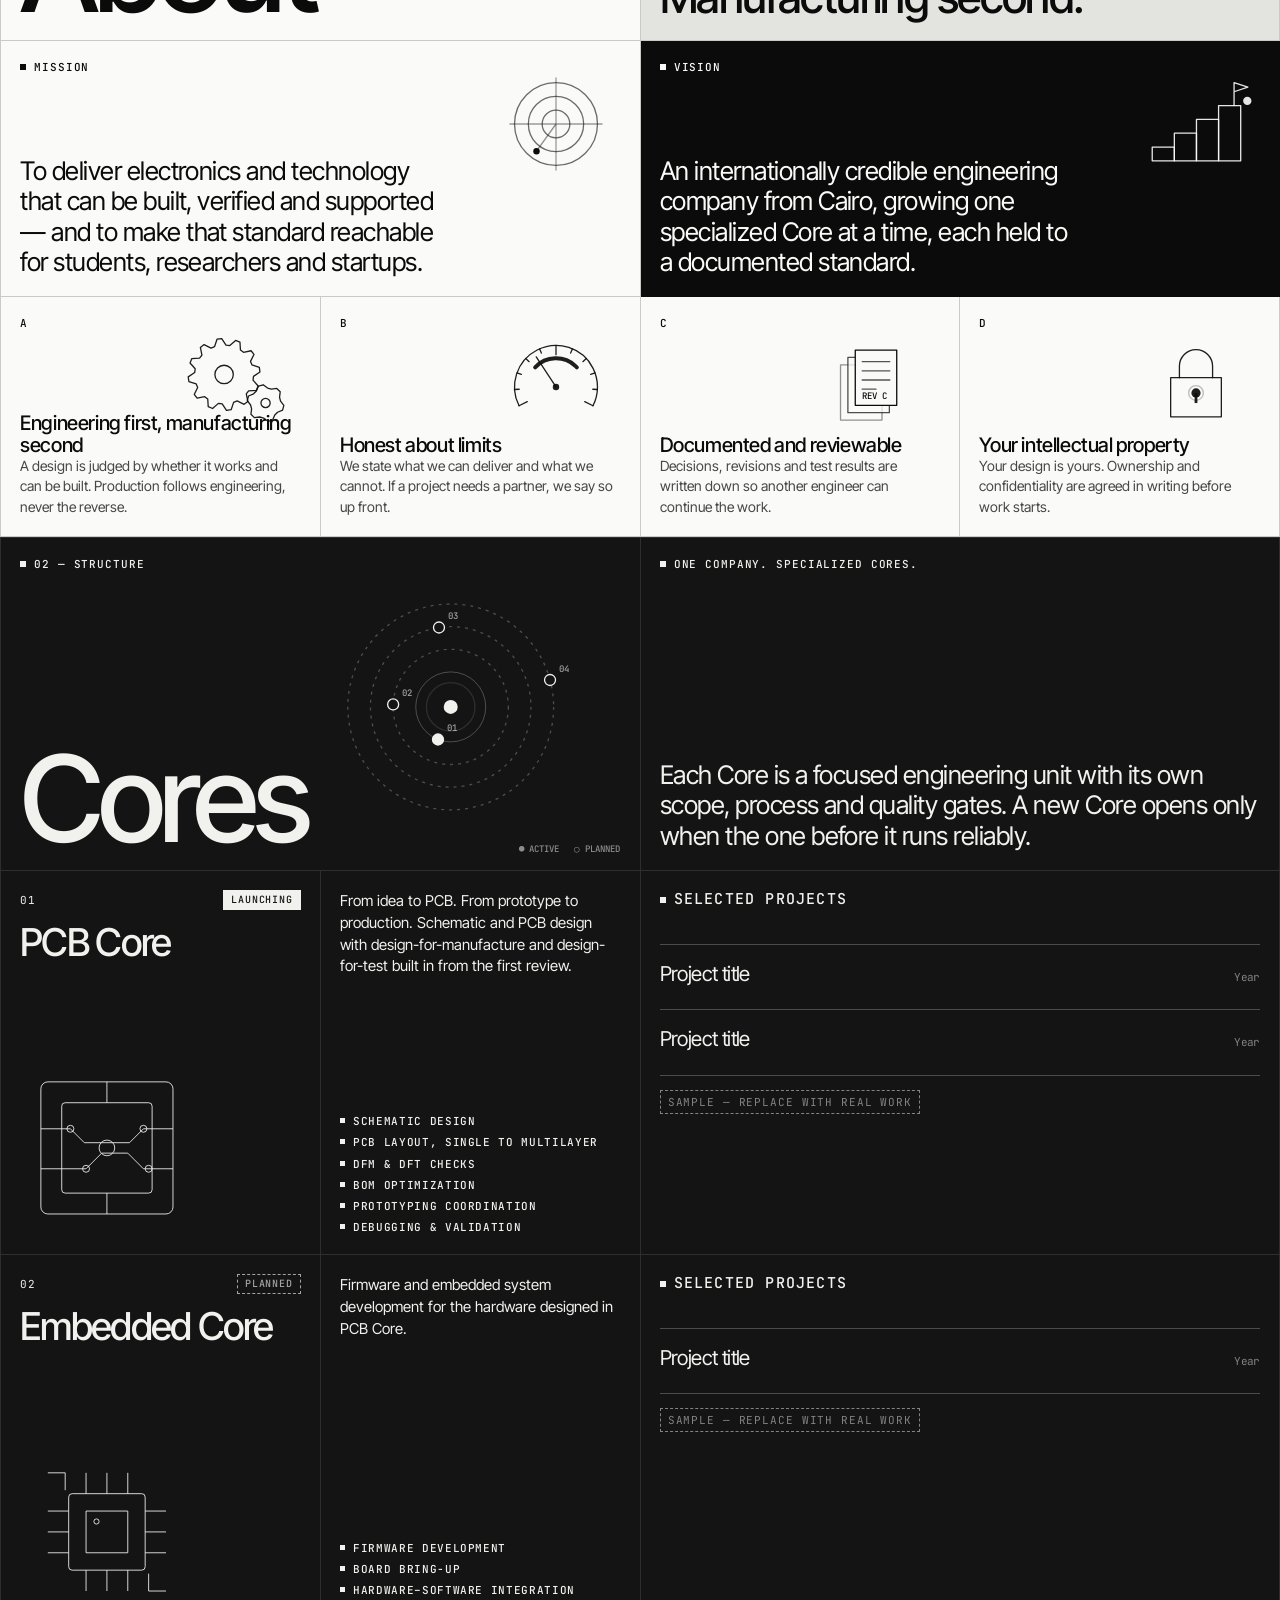
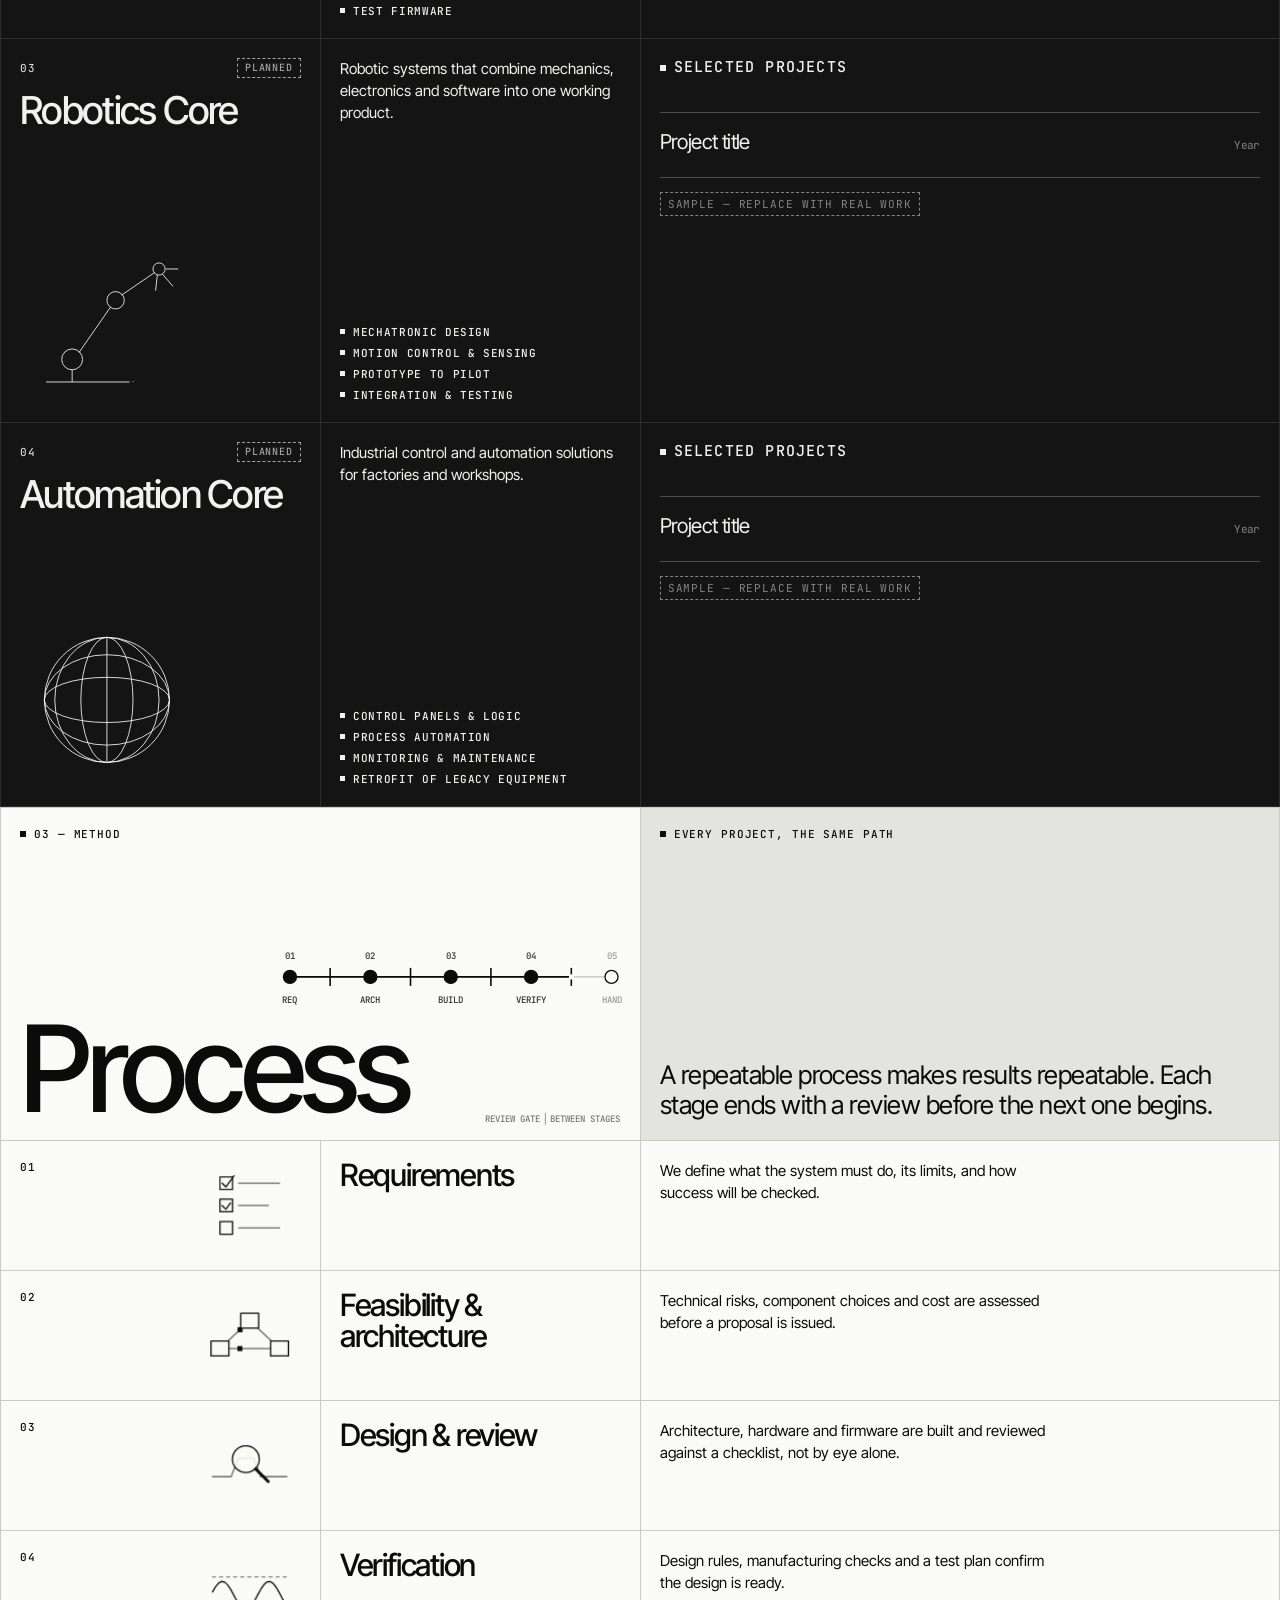
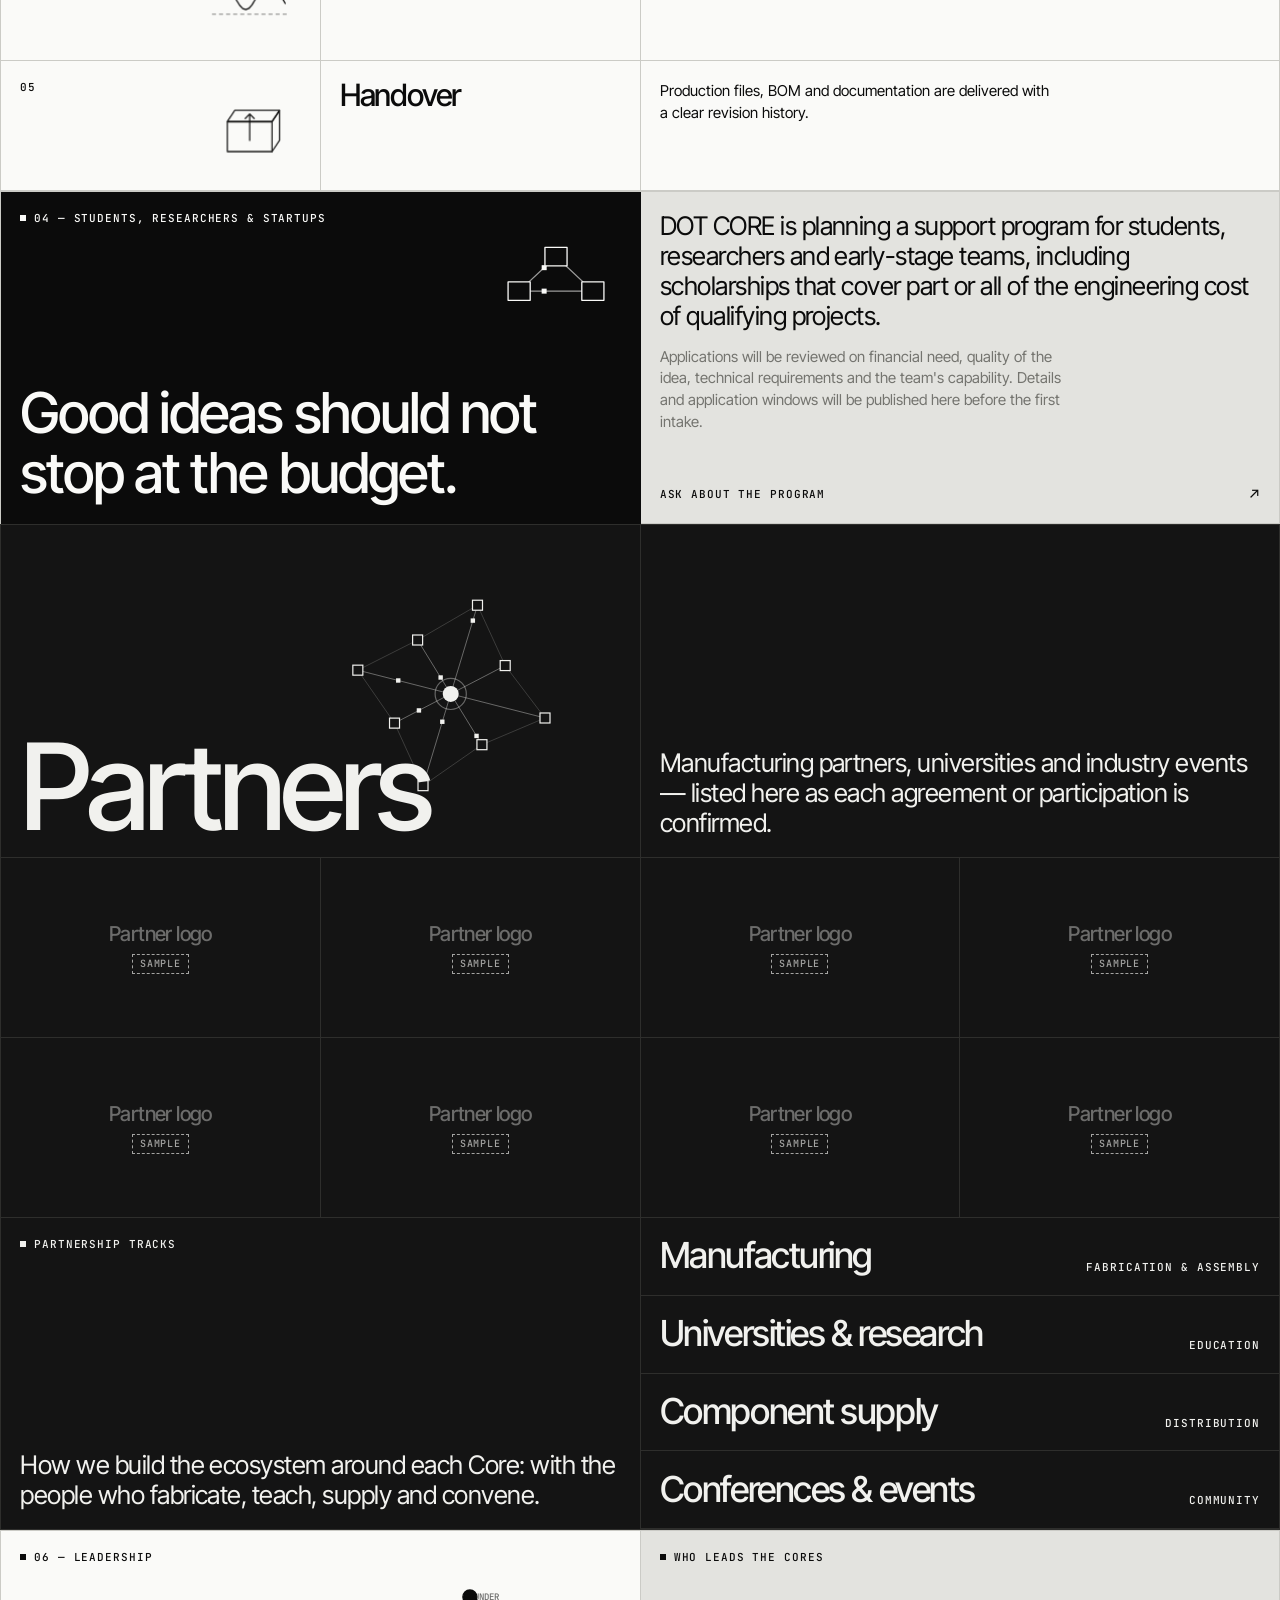
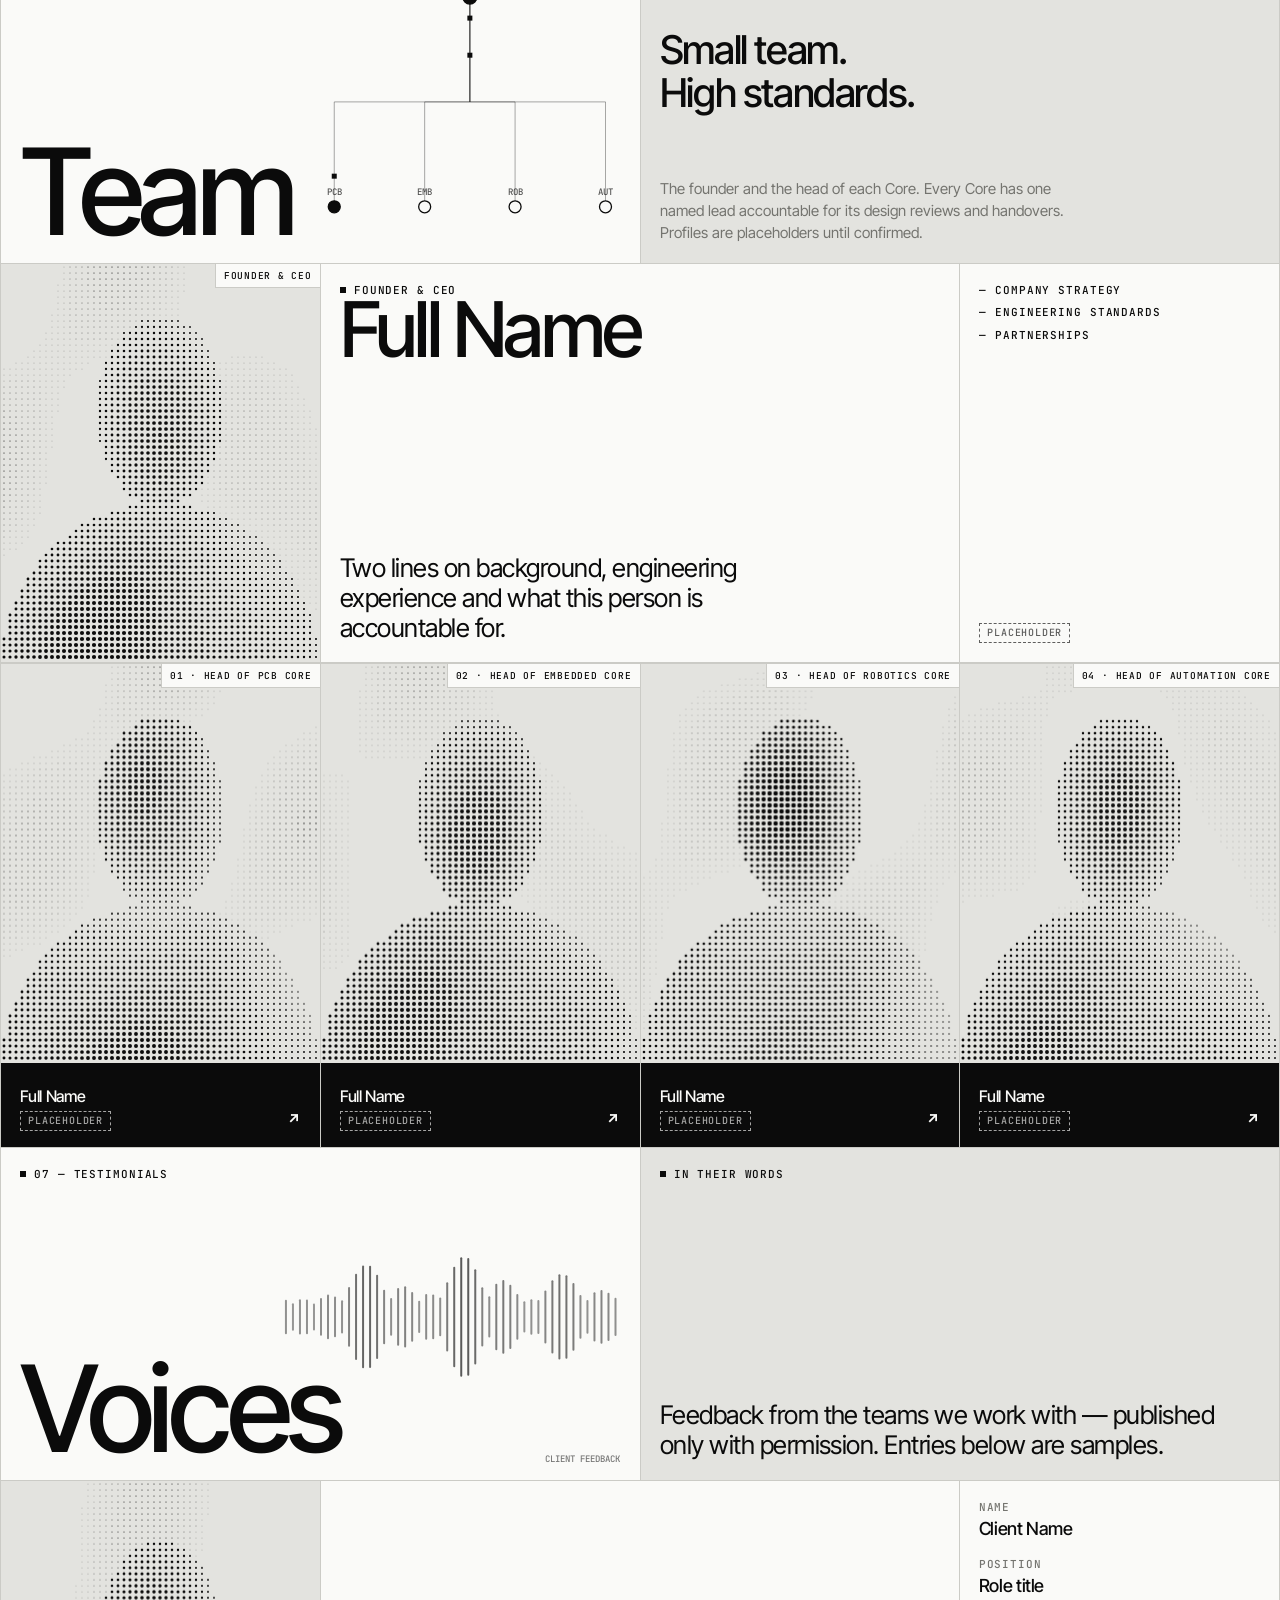
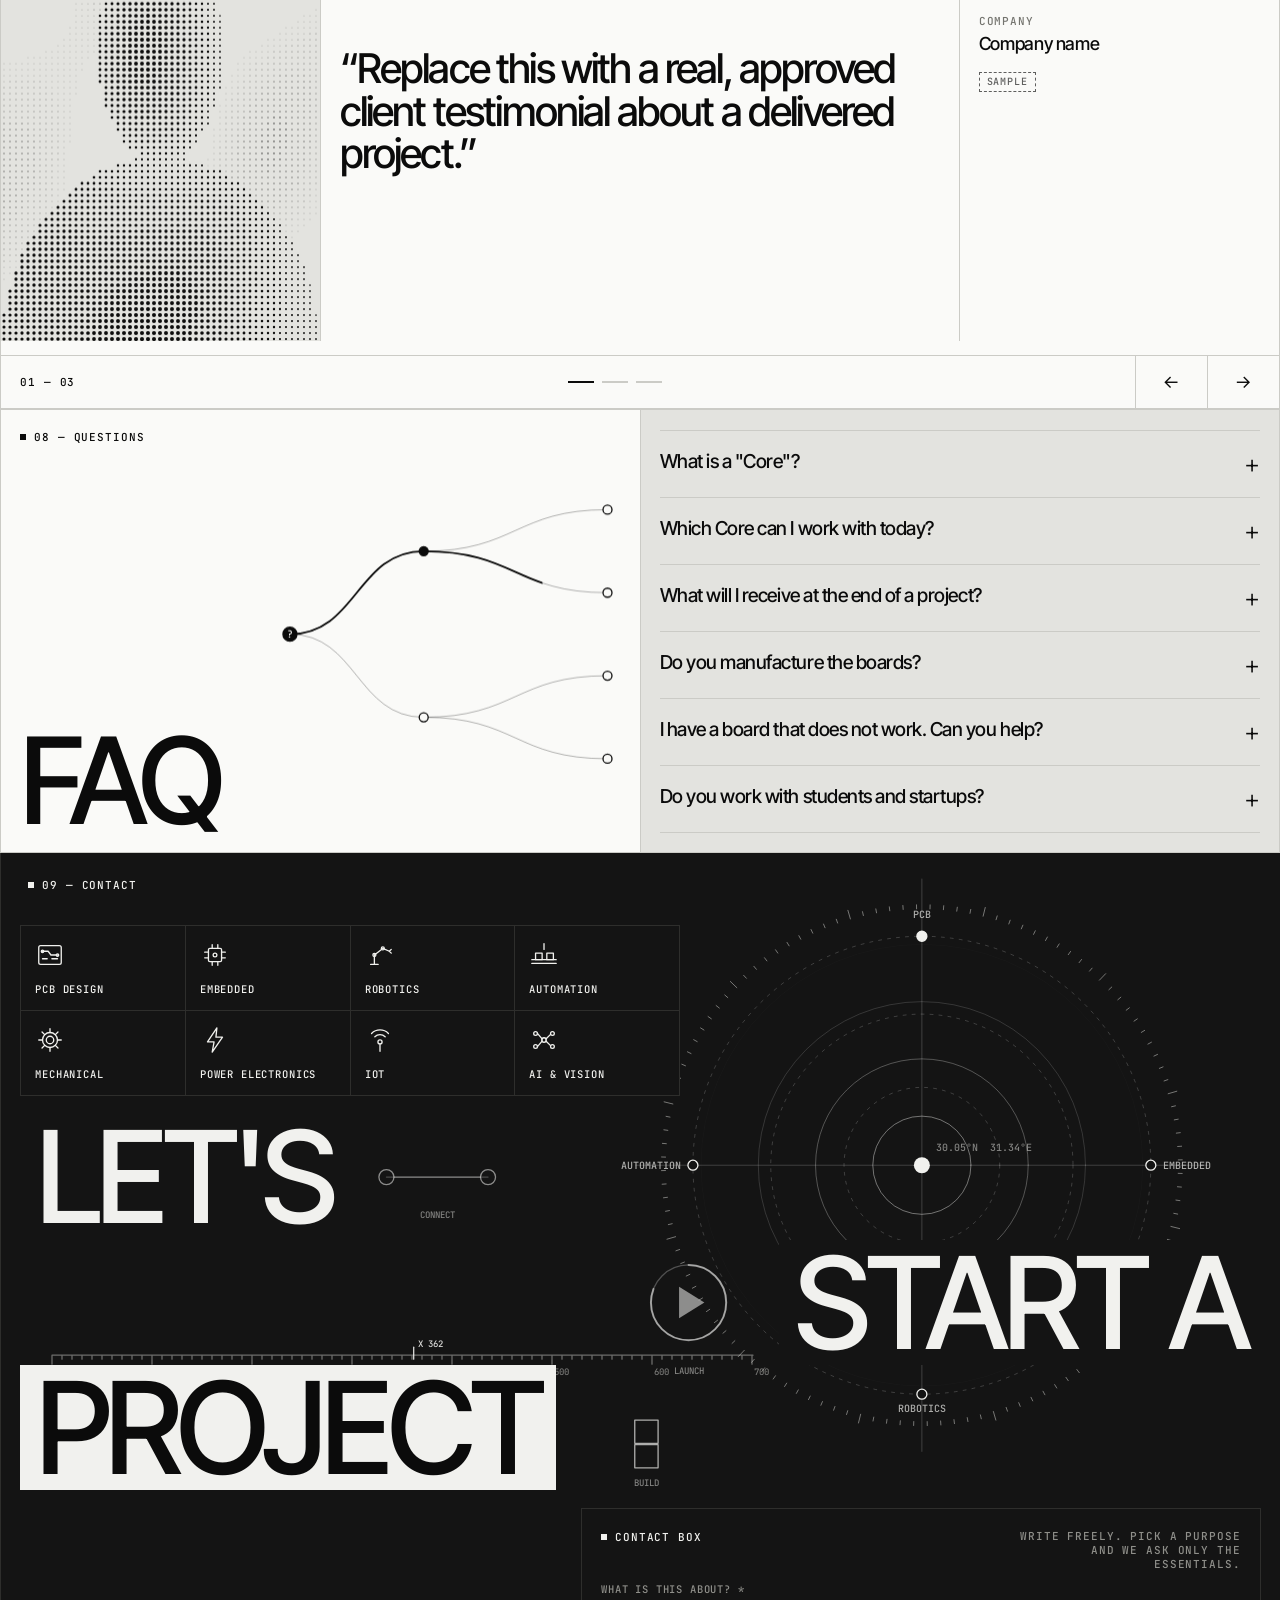
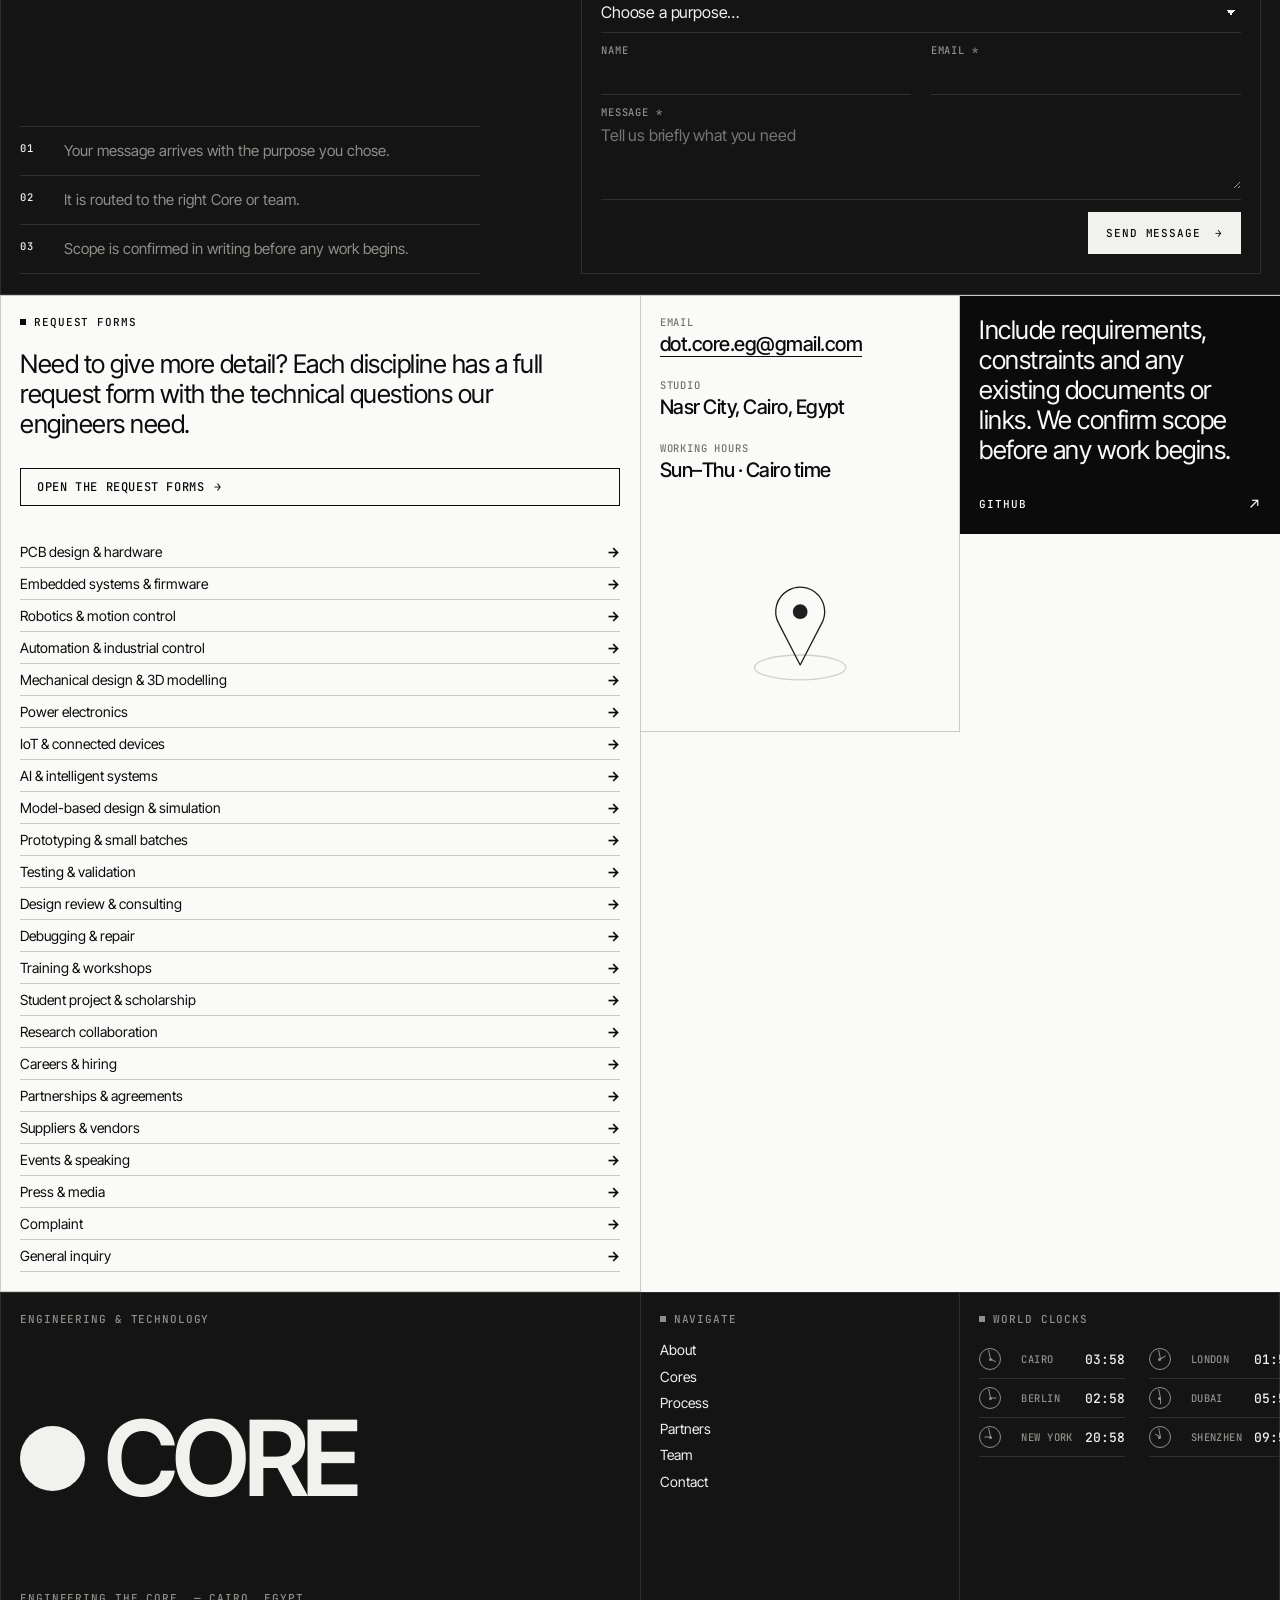
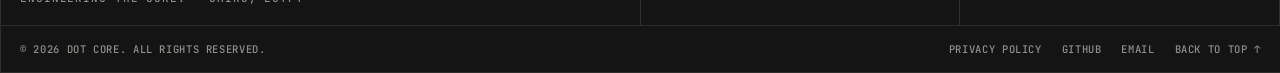
==== commit a58e1d65: "Add files via upload" ====
--- a/index.html
+++ b/index.html
@@ -370,9 +370,9 @@
   <div class="frame">
     <div class="c s2 forms" id="forms">
       <p class="mono label">Request forms</p>
-      <p class="lead formlead">Choose what you need. Each form asks the questions that engineering or the team actually requires.</p>
-      <div class="cats" id="cats"></div>
-      <form id="form" novalidate><p class="fdesc">The request forms need JavaScript. Please write to <a href="mailto:dot.core.eg@gmail.com">dot.core.eg@gmail.com</a>.</p></form>
+      <p class="lead formlead">Need to give more detail? Each discipline has a full request form with the technical questions our engineers need.</p>
+      <a class="btnline" href="request.html">Open the request forms <b aria-hidden="true">→</b></a>
+      <ul class="fl" id="fl"></ul>
     </div>
     <div class="c info hasgl"><dl>
         <dt>Email</dt><dd><a href="mailto:dot.core.eg@gmail.com">dot.core.eg@gmail.com</a></dd>
@@ -415,6 +415,8 @@
   </div>
 </footer>
 
+<script src="assets/js/config.js"></script>
+<script src="assets/js/requests.js"></script>
 <script src="assets/js/main.js" defer></script>
 </body>
 </html>
--- a/assets/css/style.css
+++ b/assets/css/style.css
@@ -578,3 +578,49 @@
 .gl--flow{position:relative;display:block;width:100%;height:170px;margin-top:24px}
 .forms~.info,.forms~.between{align-self:start;position:sticky;top:64px}
 @media(max-width:700px){.cta>canvas{opacity:.4}.forms~.info,.forms~.between{position:static}}
+
+/* ---- request page (v5) ---- */
+.btnline{display:inline-flex;gap:10px;align-items:center;padding:10px 16px;border:1px solid var(--ink);font:500 12px var(--mono);letter-spacing:.05em;text-transform:uppercase;color:var(--ink);background:transparent;cursor:pointer;transition:background .25s,color .25s;margin-top:10px}
+.btnline:hover{background:var(--ink);color:var(--bg)}
+.fl{list-style:none;margin:16px 0 0;padding:0;columns:1;font:400 14px var(--head)}
+.fl a{display:flex;justify-content:space-between;padding:7px 0;border-bottom:1px solid var(--line);color:var(--ink)}
+.fl a:hover{padding-left:6px}.fl a{transition:padding .2s}
+.qhint a{border-bottom:1px solid currentColor;color:var(--ink);margin:0 4px}
+.steps3{margin:10px 0 0;padding-left:18px;font:400 15px/1.6 var(--head)}
+.reqpage .doc .frame{align-items:start}
+.rq-side{align-self:stretch}
+.rq-side #rq-list{position:sticky;top:64px;max-height:calc(100vh - 80px);overflow:auto}
+.rq-cat{display:block;width:100%;text-align:left;padding:8px 10px;margin-top:4px;border:1px solid transparent;border-left:2px solid var(--line);font:400 14px var(--head);color:var(--ink);transition:background .2s,color .2s,border-color .2s}
+.rq-cat:hover{border-left-color:var(--ink)}
+.rq-cat[aria-pressed=true]{background:var(--ink);color:var(--bg);border-left-color:var(--ink)}
+.rq-main h2{margin:6px 0 4px}
+.rq-prog{display:flex;flex-wrap:wrap;gap:6px;margin:18px 0 6px;position:sticky;top:52px;background:var(--bg);padding:8px 0;z-index:5;border-bottom:1px solid var(--line)}
+.rq-prog a{display:flex;align-items:center;gap:6px;font:500 10.5px var(--mono);letter-spacing:.05em;text-transform:uppercase;color:var(--mid);padding:4px 8px;border:1px solid var(--line)}
+.rq-prog i{width:8px;height:8px;border-radius:50%;border:1px solid var(--ink)}
+.rq-prog a.done{color:var(--ink)}.rq-prog a.done i{background:var(--ink)}
+.rq-sec{padding:28px 0 12px;border-bottom:1px solid var(--line)}
+.rq-sec h3{display:flex;gap:12px;align-items:baseline;font:500 20px var(--head);margin-bottom:14px}
+.rq-sec h3 .mono{font-size:11px;color:var(--mid)}
+.reqpage .field{display:flex;flex-direction:column;gap:6px;margin-bottom:16px;min-width:0}
+.reqpage .field.full{grid-column:1/-1}
+.reqpage label,.reqpage legend{font:500 11px var(--mono);letter-spacing:.05em;text-transform:uppercase;color:var(--mid)}
+.reqpage input:not([type=checkbox]),.reqpage select,.reqpage textarea{width:100%;padding:10px 12px;border:1px solid var(--line);background:transparent;color:var(--ink);font:400 15px var(--head);border-radius:0}
+.reqpage textarea{min-height:110px;resize:vertical}
+.reqpage input:focus,.reqpage select:focus,.reqpage textarea:focus{outline:2px solid var(--ink);outline-offset:1px}
+.reqpage [aria-invalid=true]{border-color:var(--ink);box-shadow:inset 0 -3px 0 var(--ink)}
+.reqpage .help{font:400 12.5px/1.4 var(--head);color:var(--mid)}
+.reqpage fieldset.field{border:0;padding:0}
+.reqpage .opts label{text-transform:none;letter-spacing:0;color:var(--ink);font:400 14px var(--head)}
+.reqpage .flag .consent{padding:6px 0}
+.reqpage .consent{text-transform:none;letter-spacing:0}
+.hp{position:absolute;left:-9999px;width:1px;height:1px;opacity:0}
+.rq-actions{display:flex;gap:12px;flex-wrap:wrap;align-items:center;margin-top:6px}
+.rq-sum{border:1px solid var(--line);padding:16px 18px;margin-bottom:12px;max-height:420px;overflow:auto}
+.rq-sum h4{margin:14px 0 6px;color:var(--mid);font-size:11px;letter-spacing:.06em;text-transform:uppercase}
+.rq-sum dl{display:grid;grid-template-columns:minmax(120px,1fr) 2fr;gap:4px 16px;font:400 14px/1.4 var(--head)}
+.rq-sum dt{color:var(--mid)}.rq-sum dd{margin:0;word-break:break-word}
+.rq-saved{margin-top:10px;font-size:11px}
+@media(max-width:900px){.rq-side #rq-list{position:static;max-height:none}.rq-prog{position:static}.rq-sum dl{grid-template-columns:1fr}}
+#rq-form{display:block}
+.rq-sec .fgrid{display:grid;grid-template-columns:1fr 1fr;column-gap:24px}
+@media(max-width:640px){.rq-sec .fgrid{grid-template-columns:1fr}}
